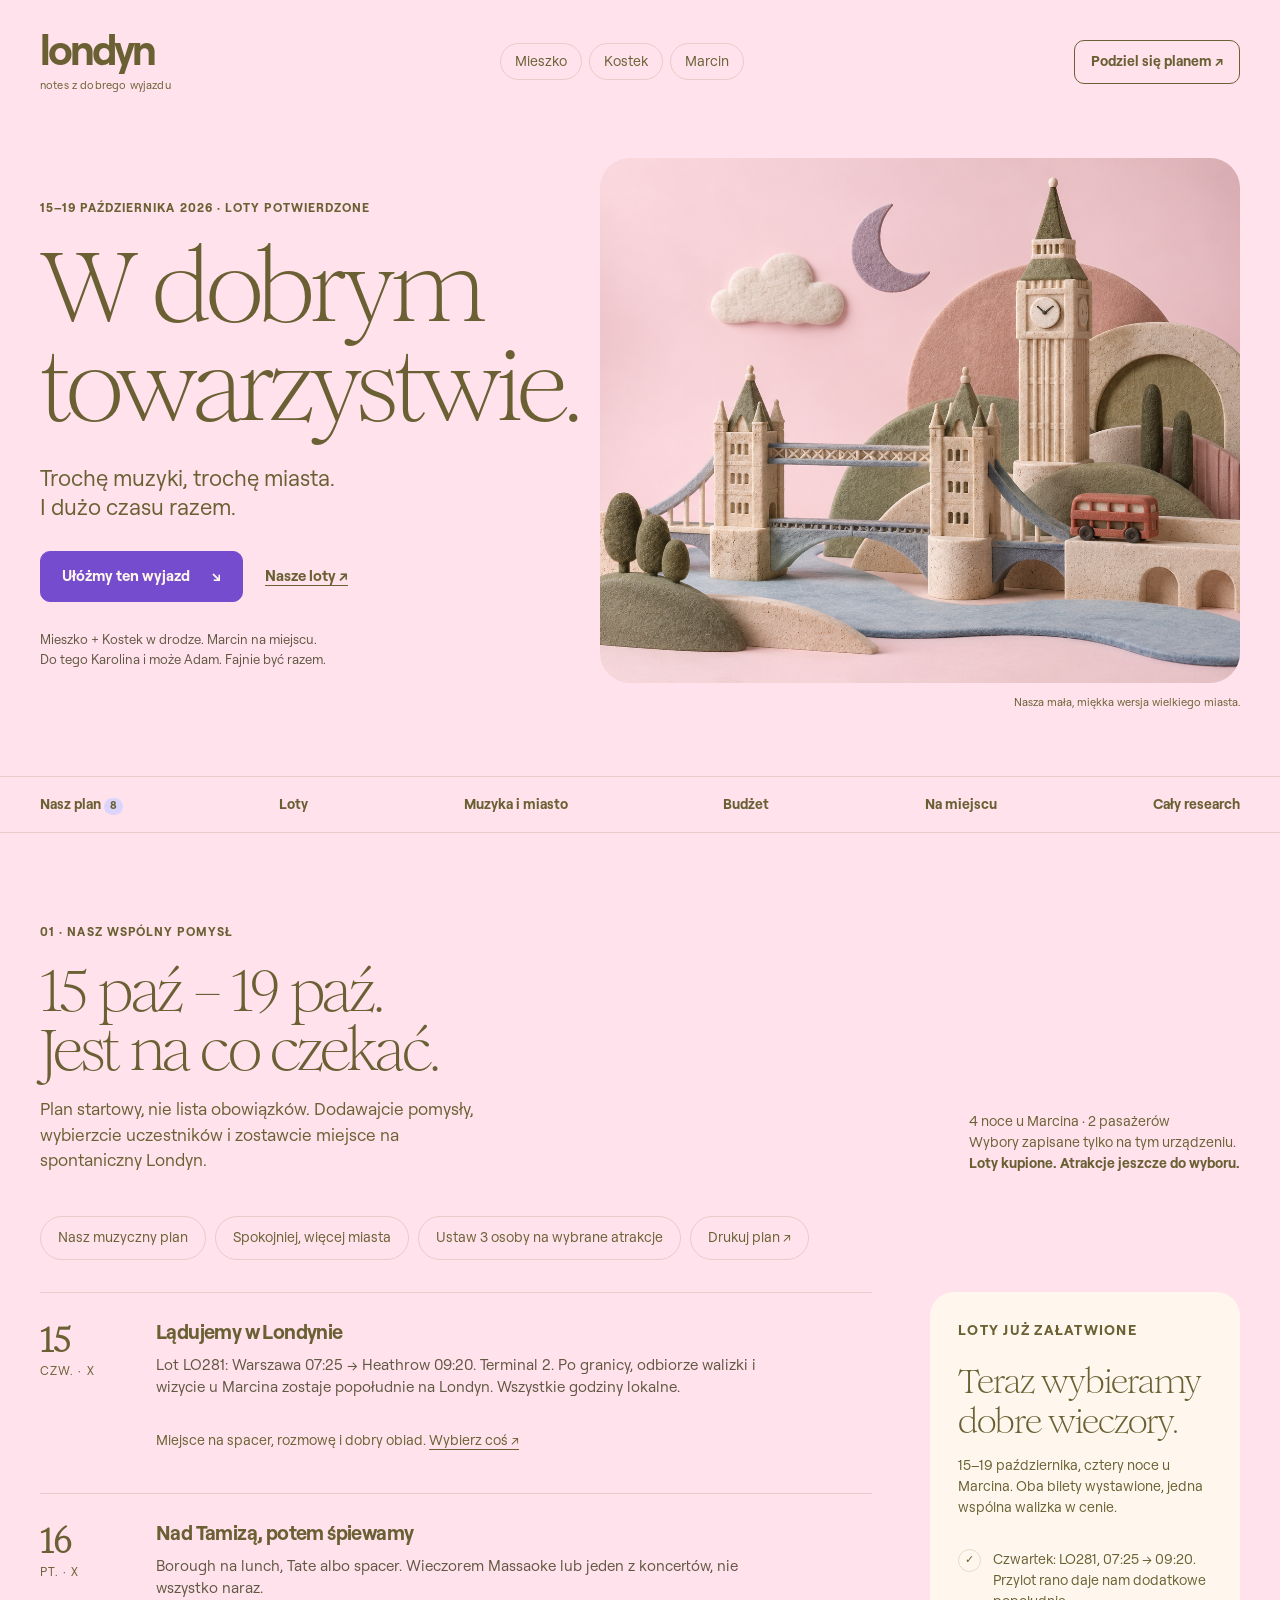
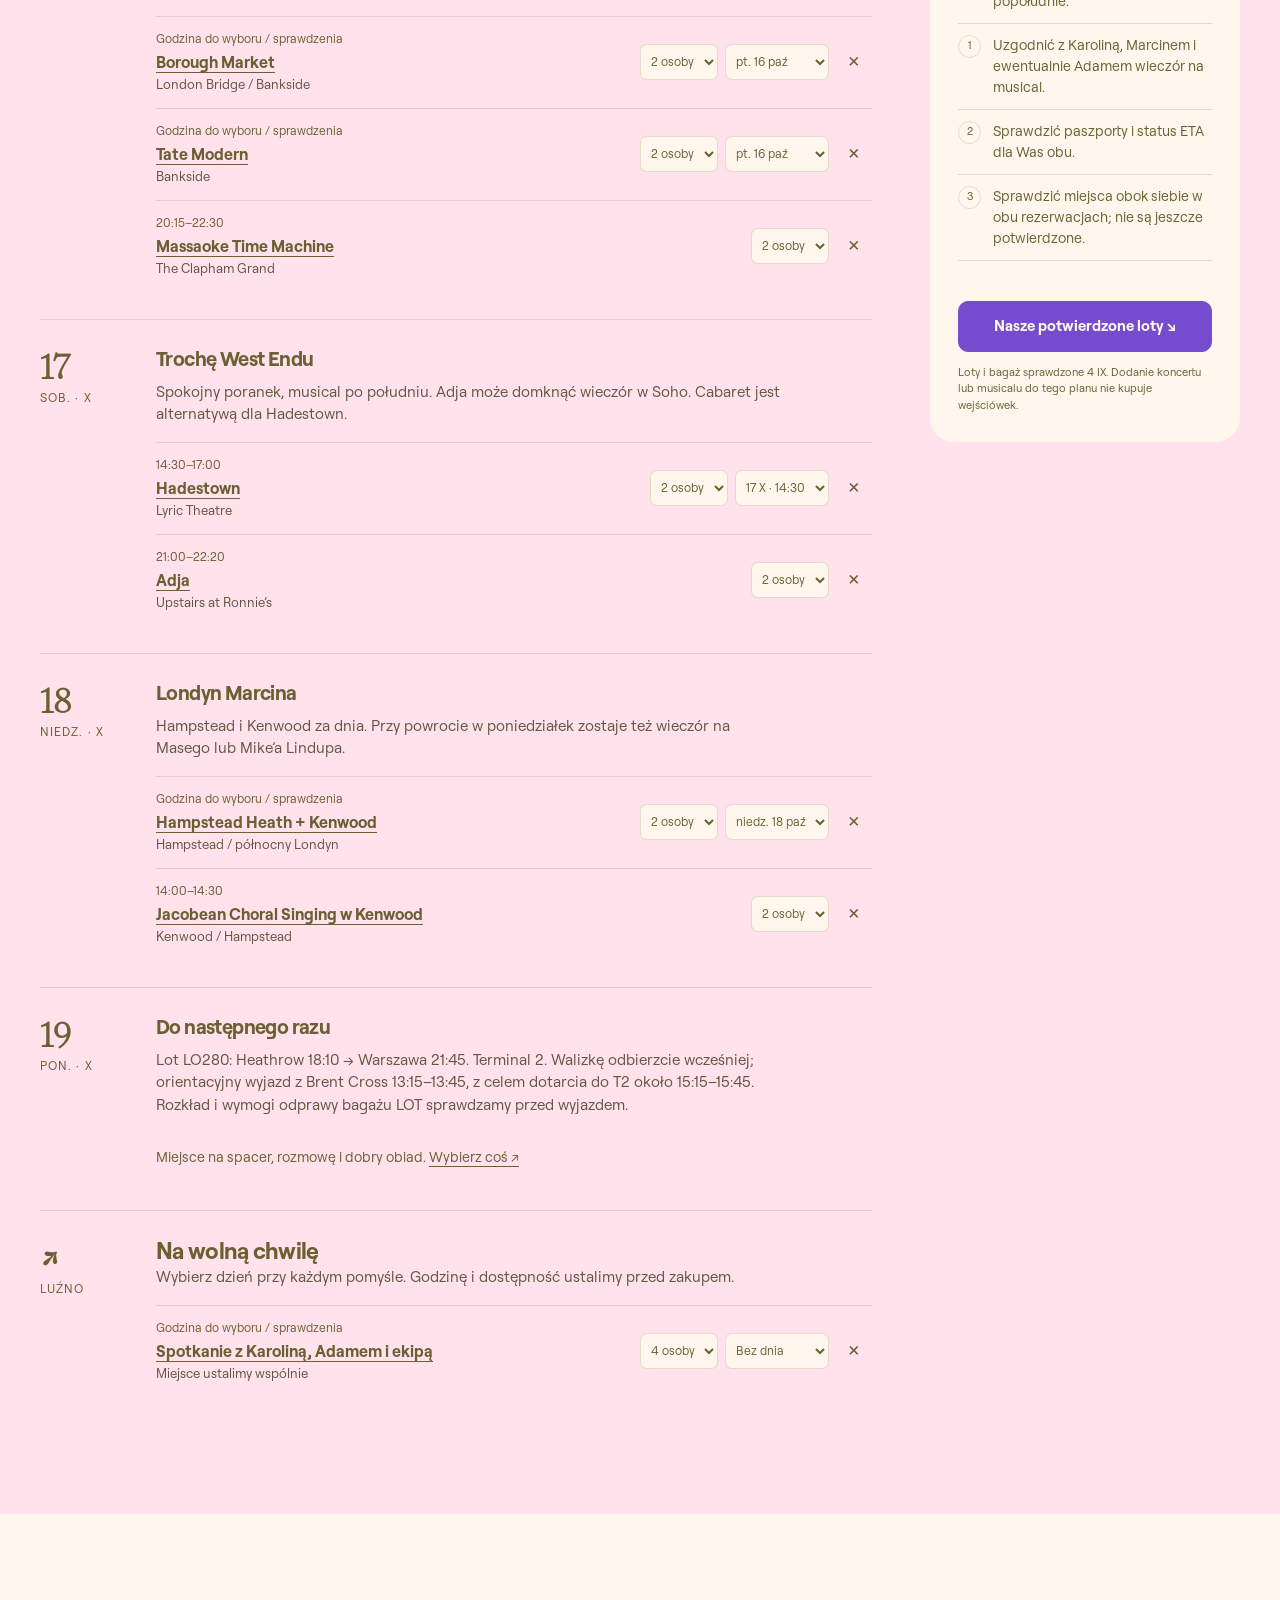
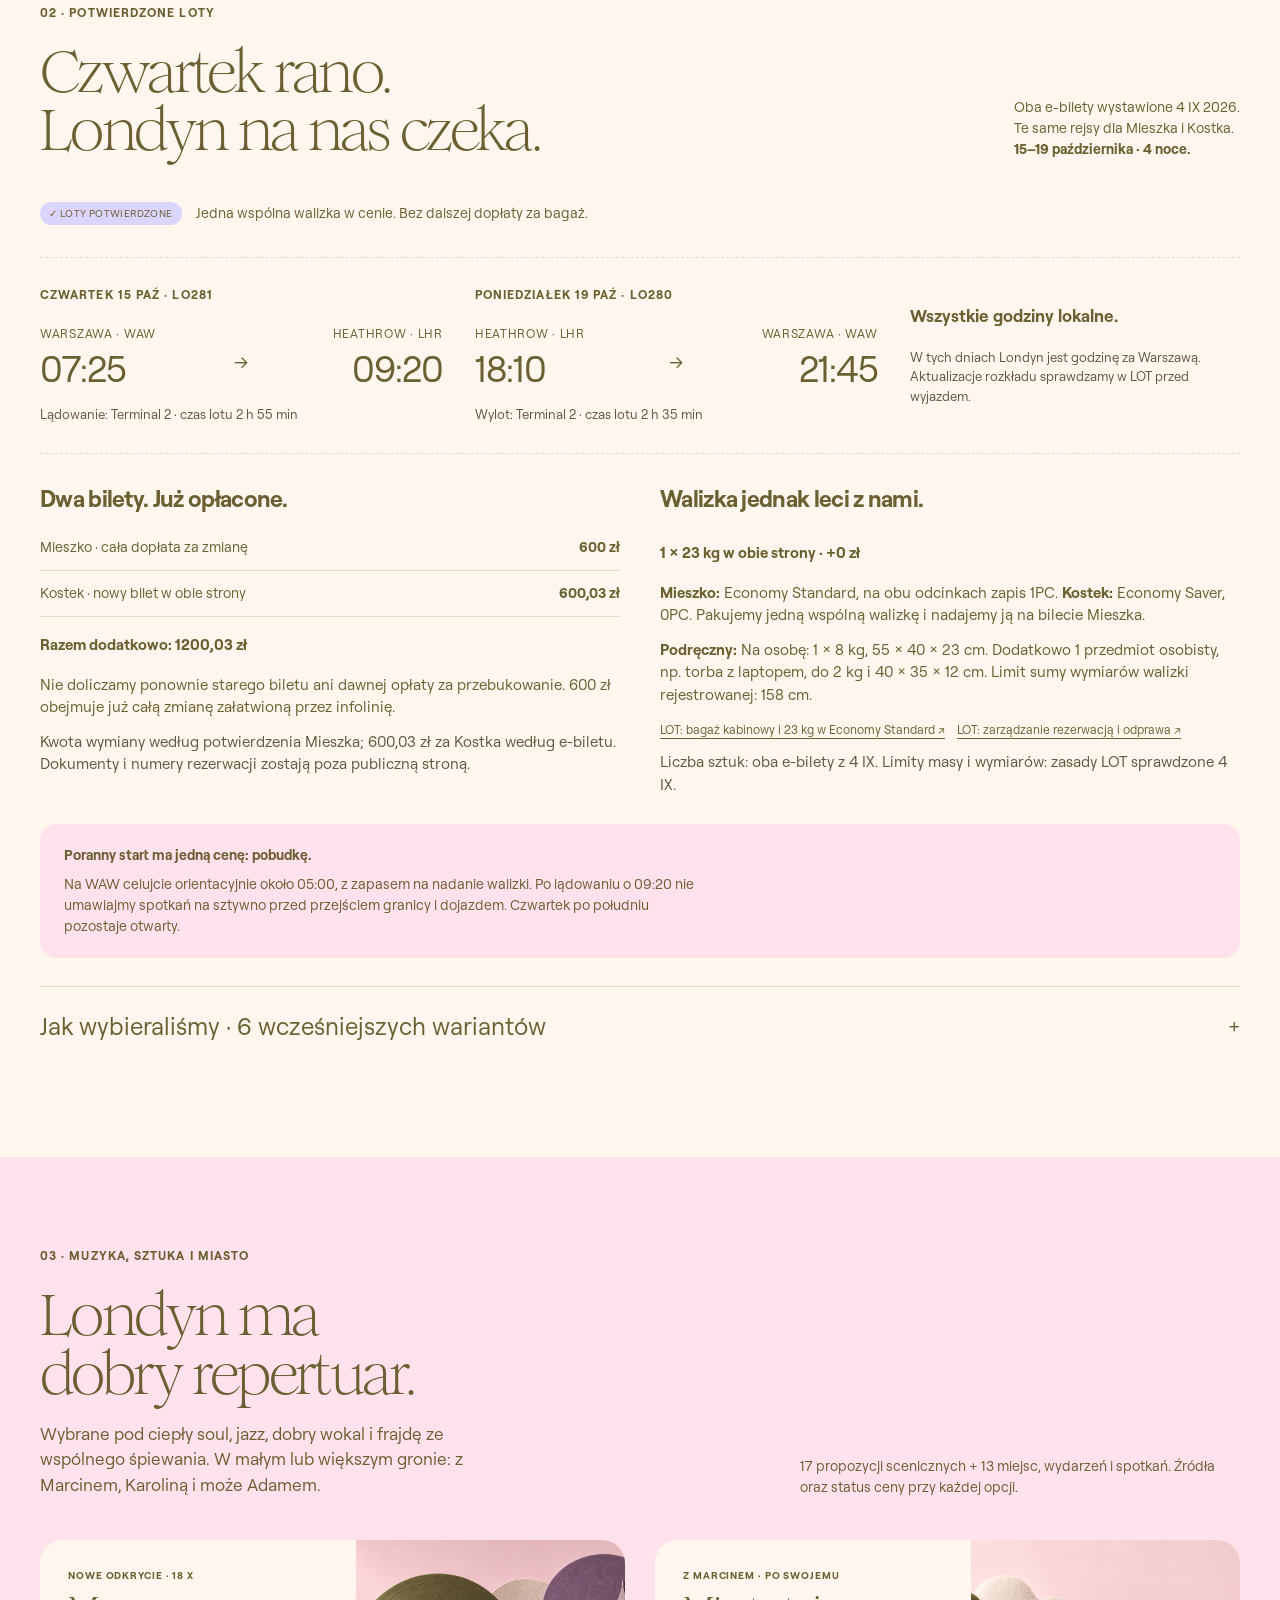
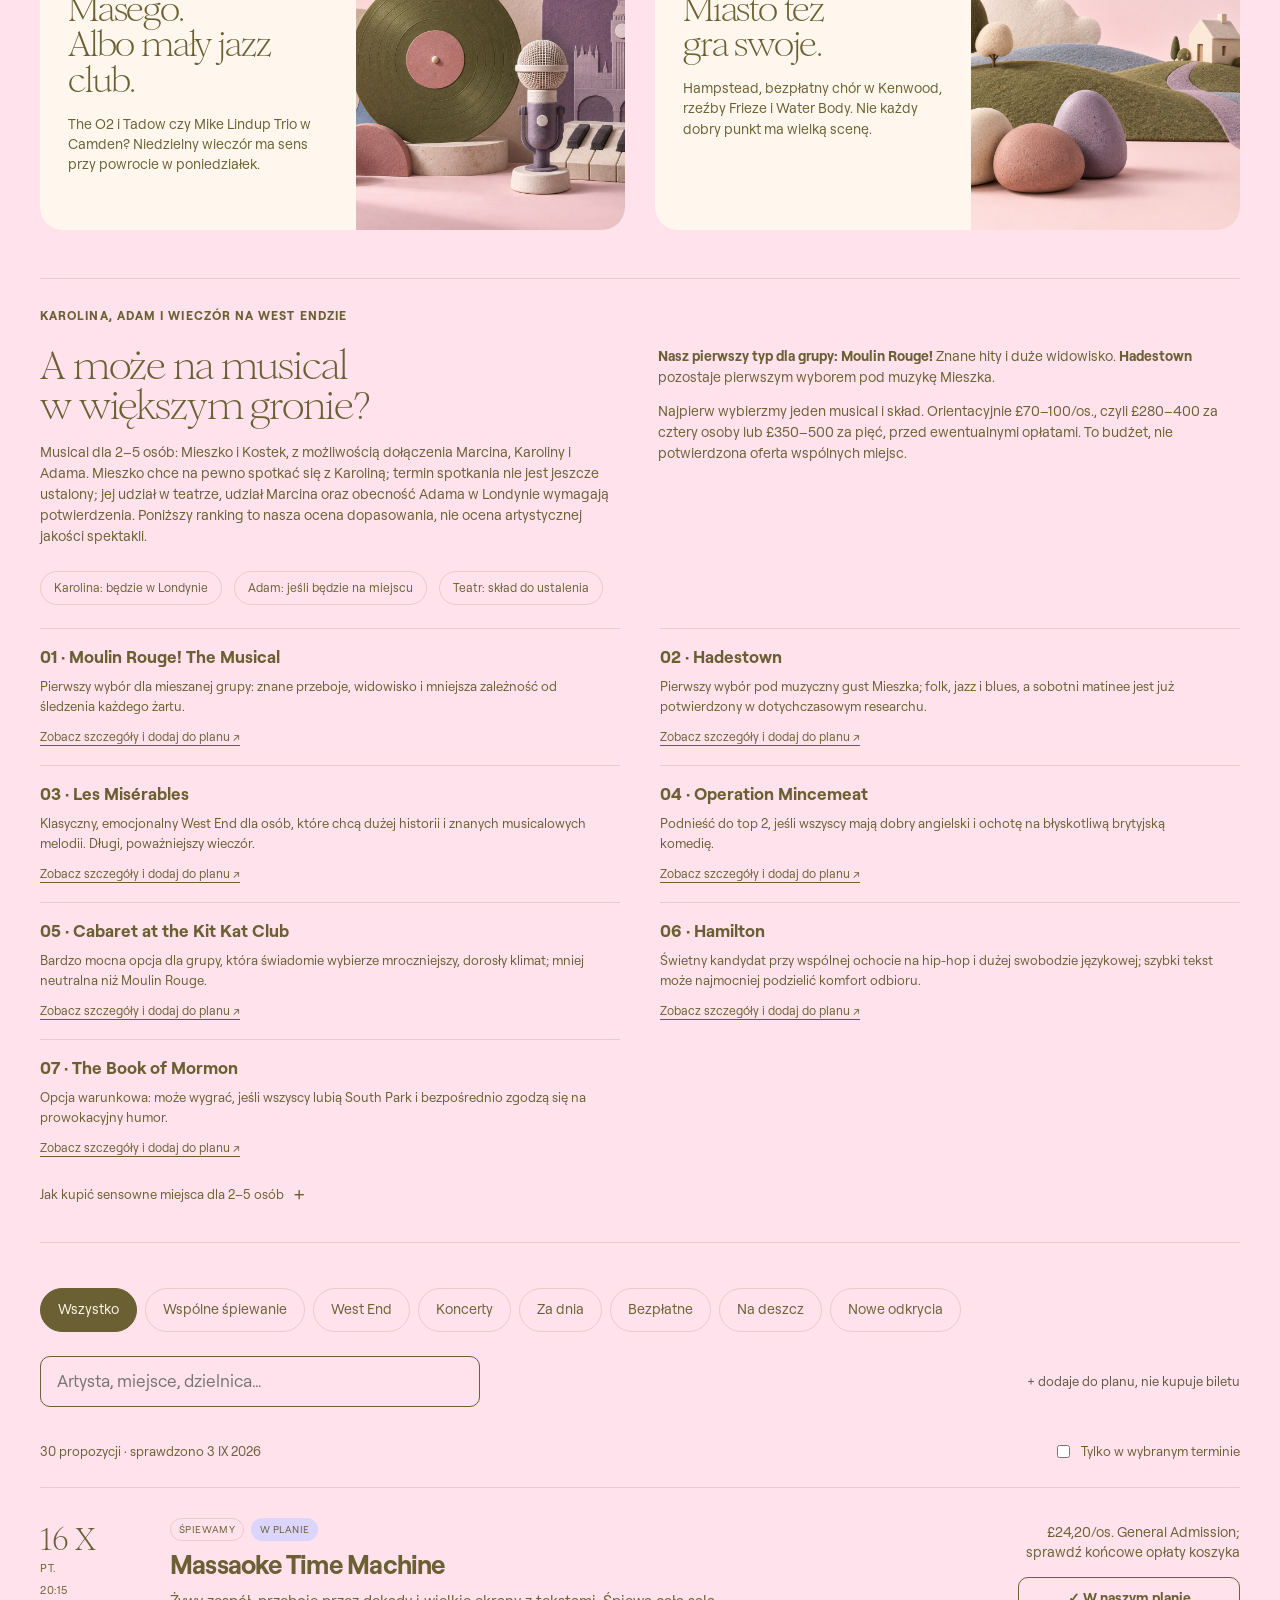
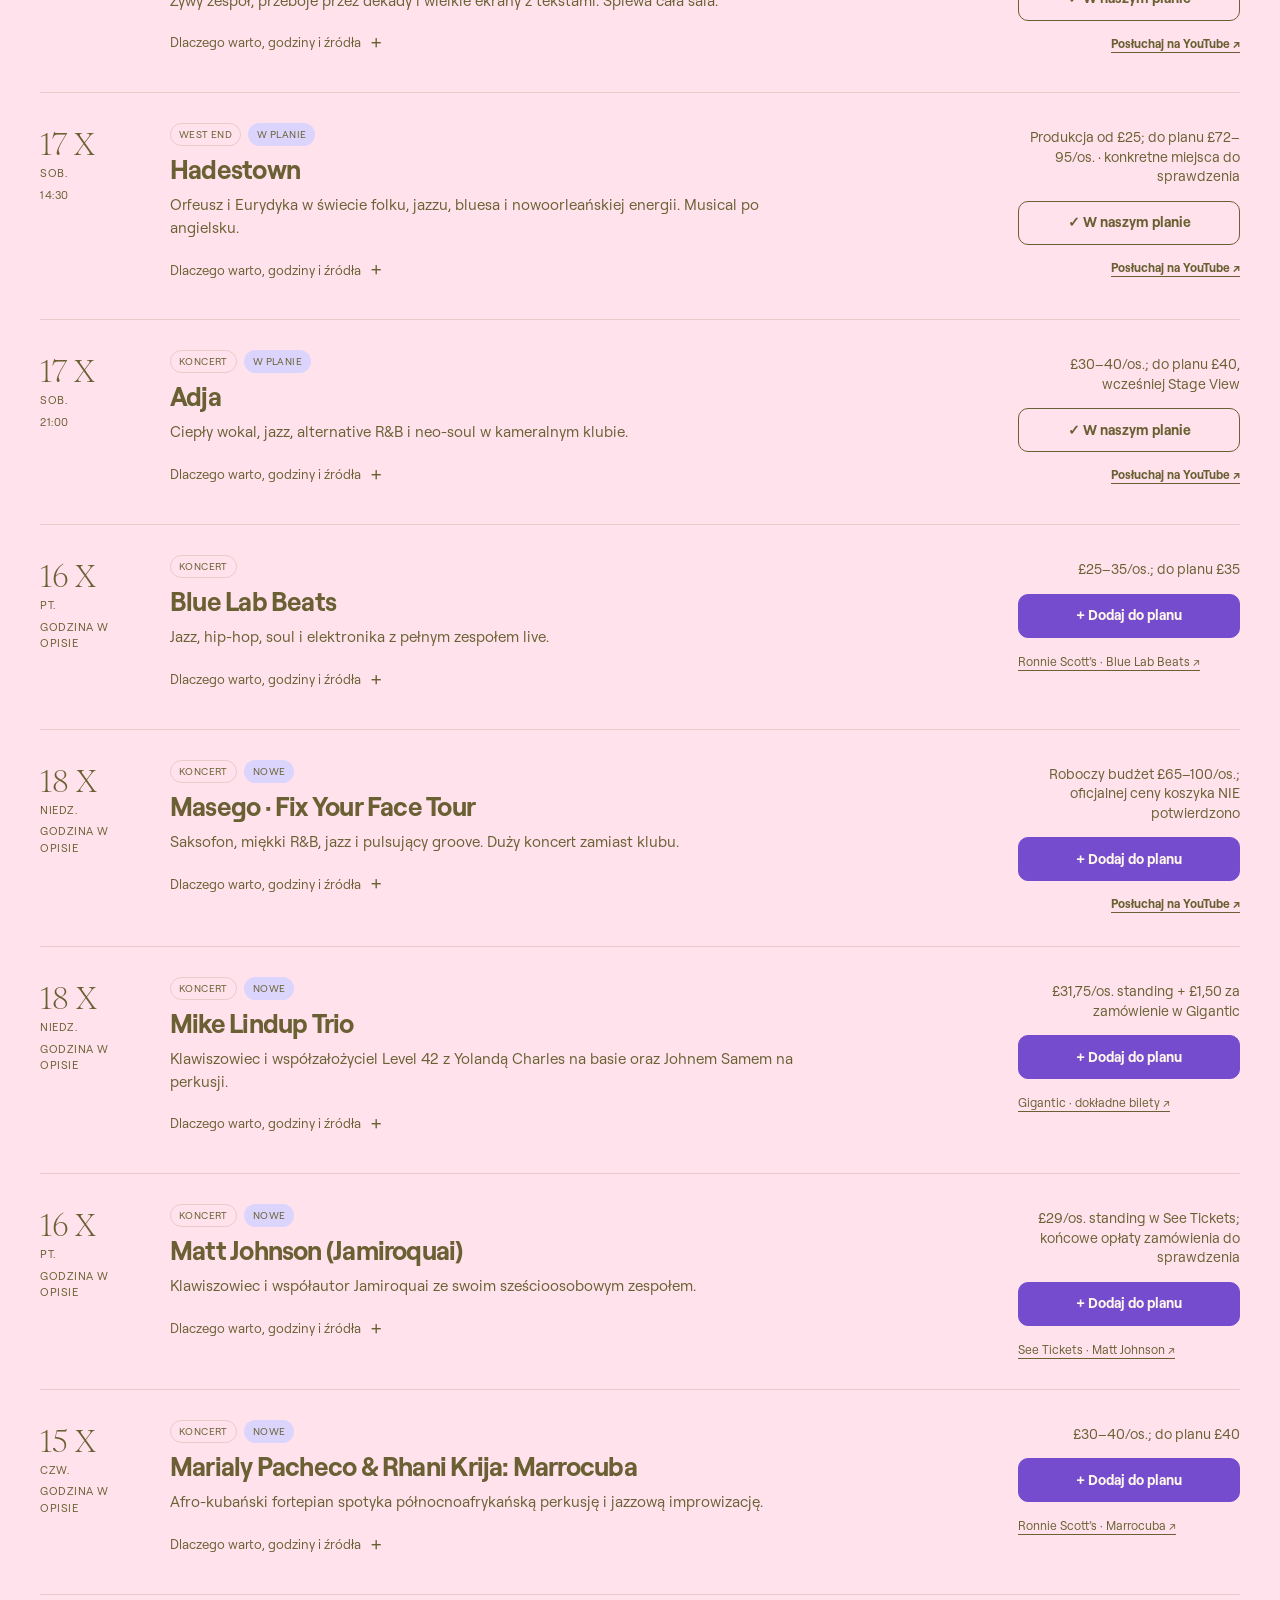
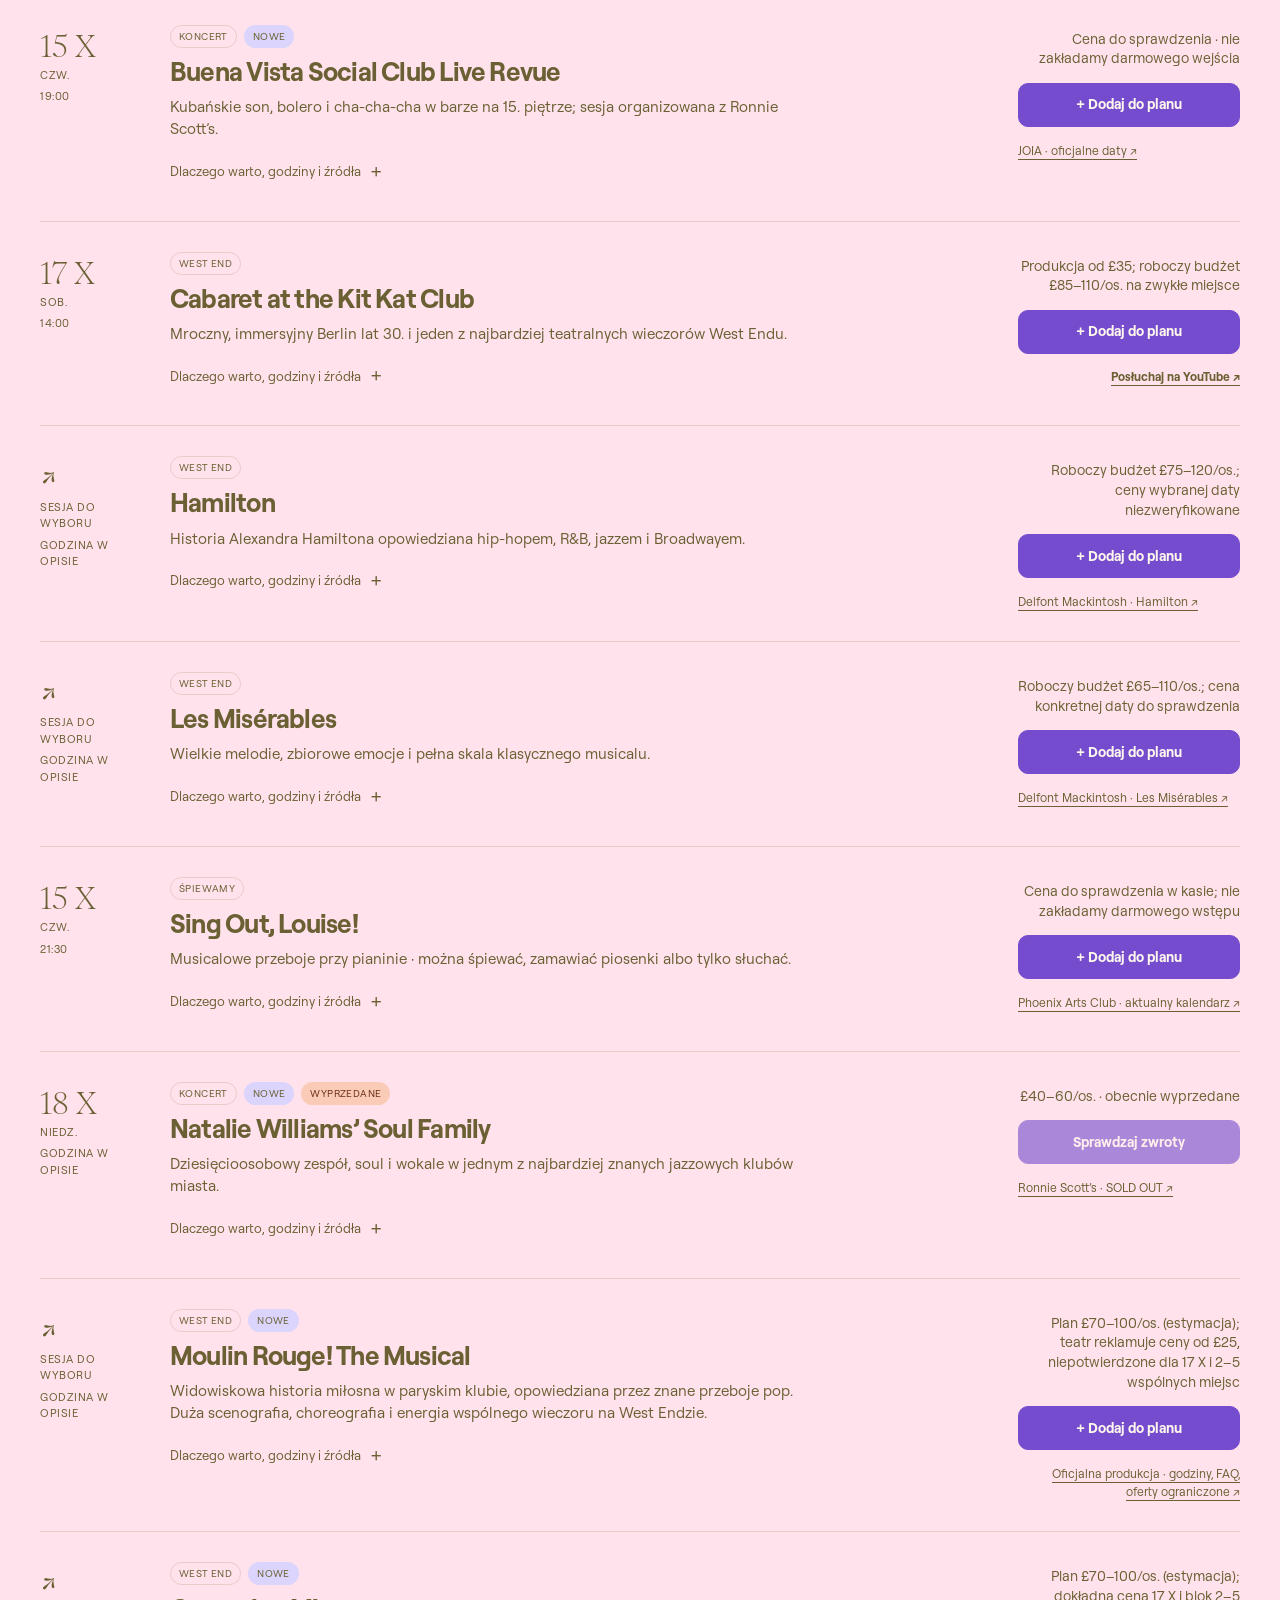
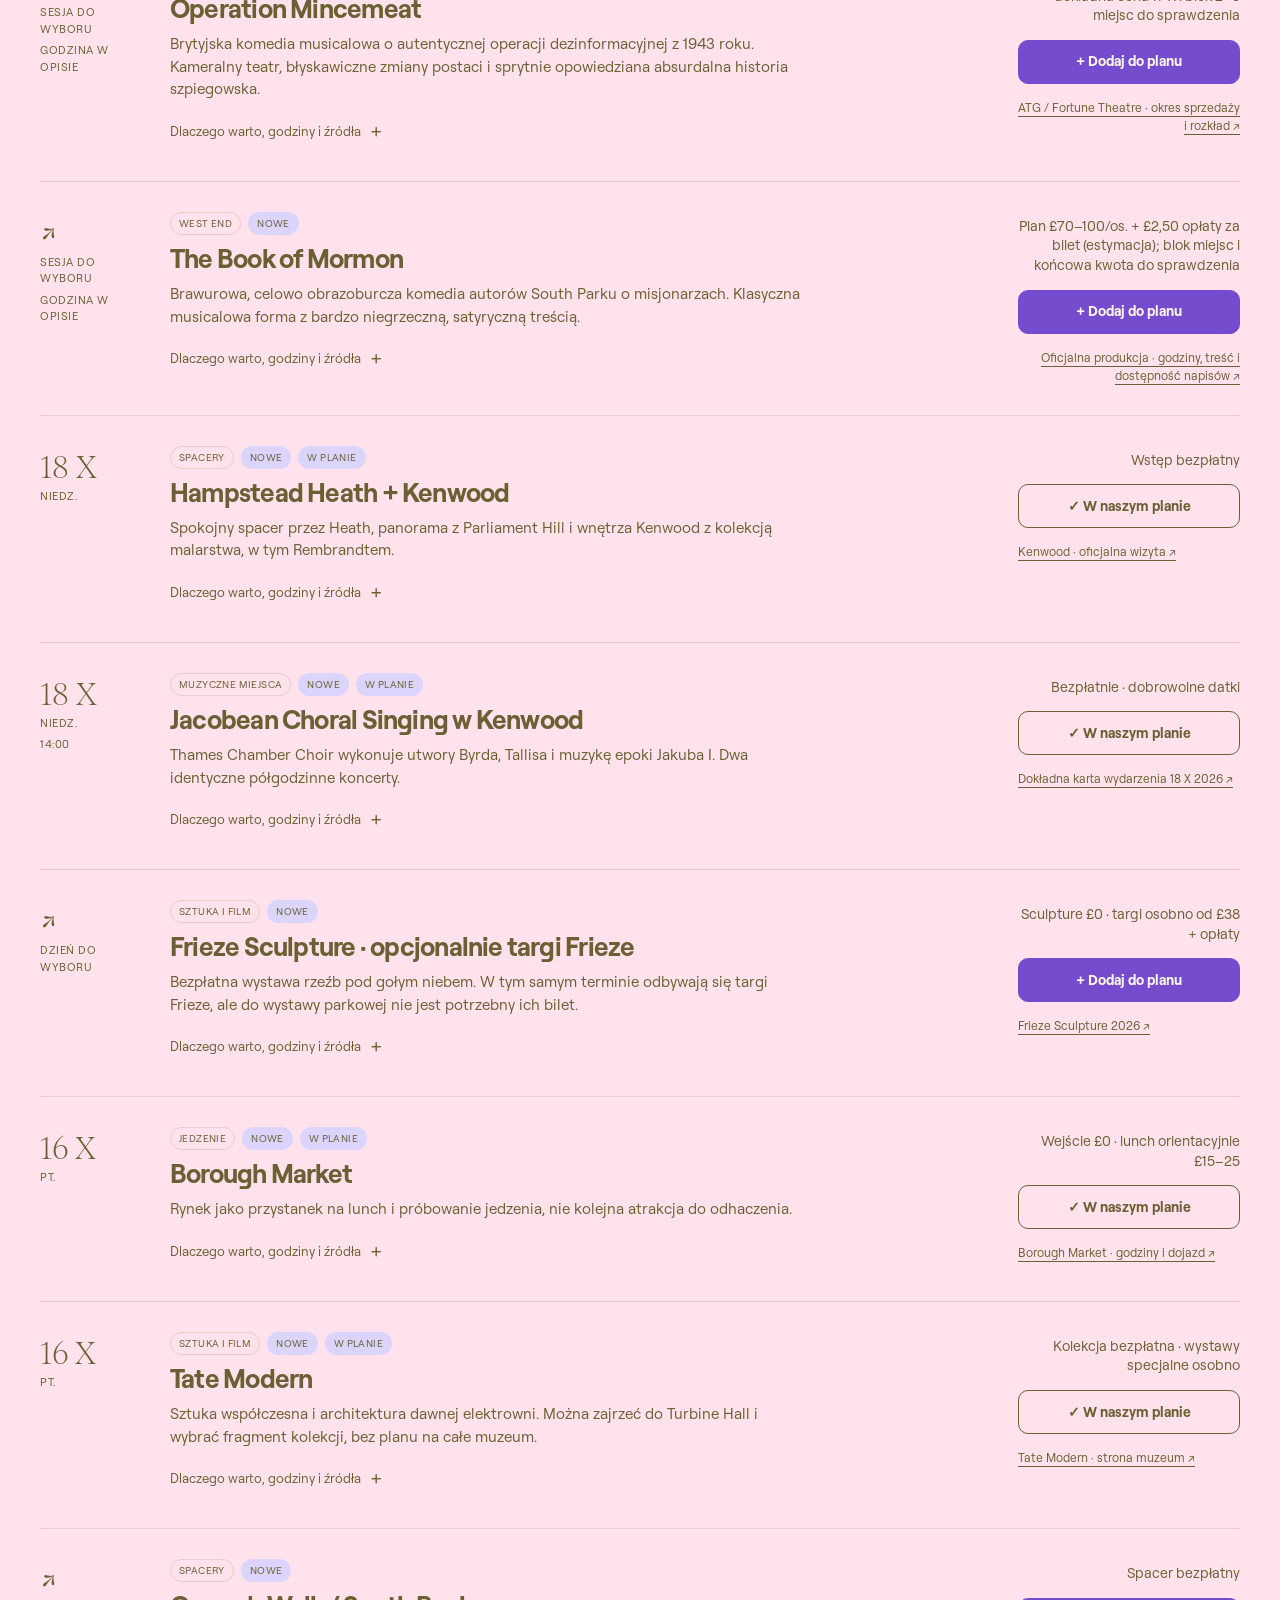
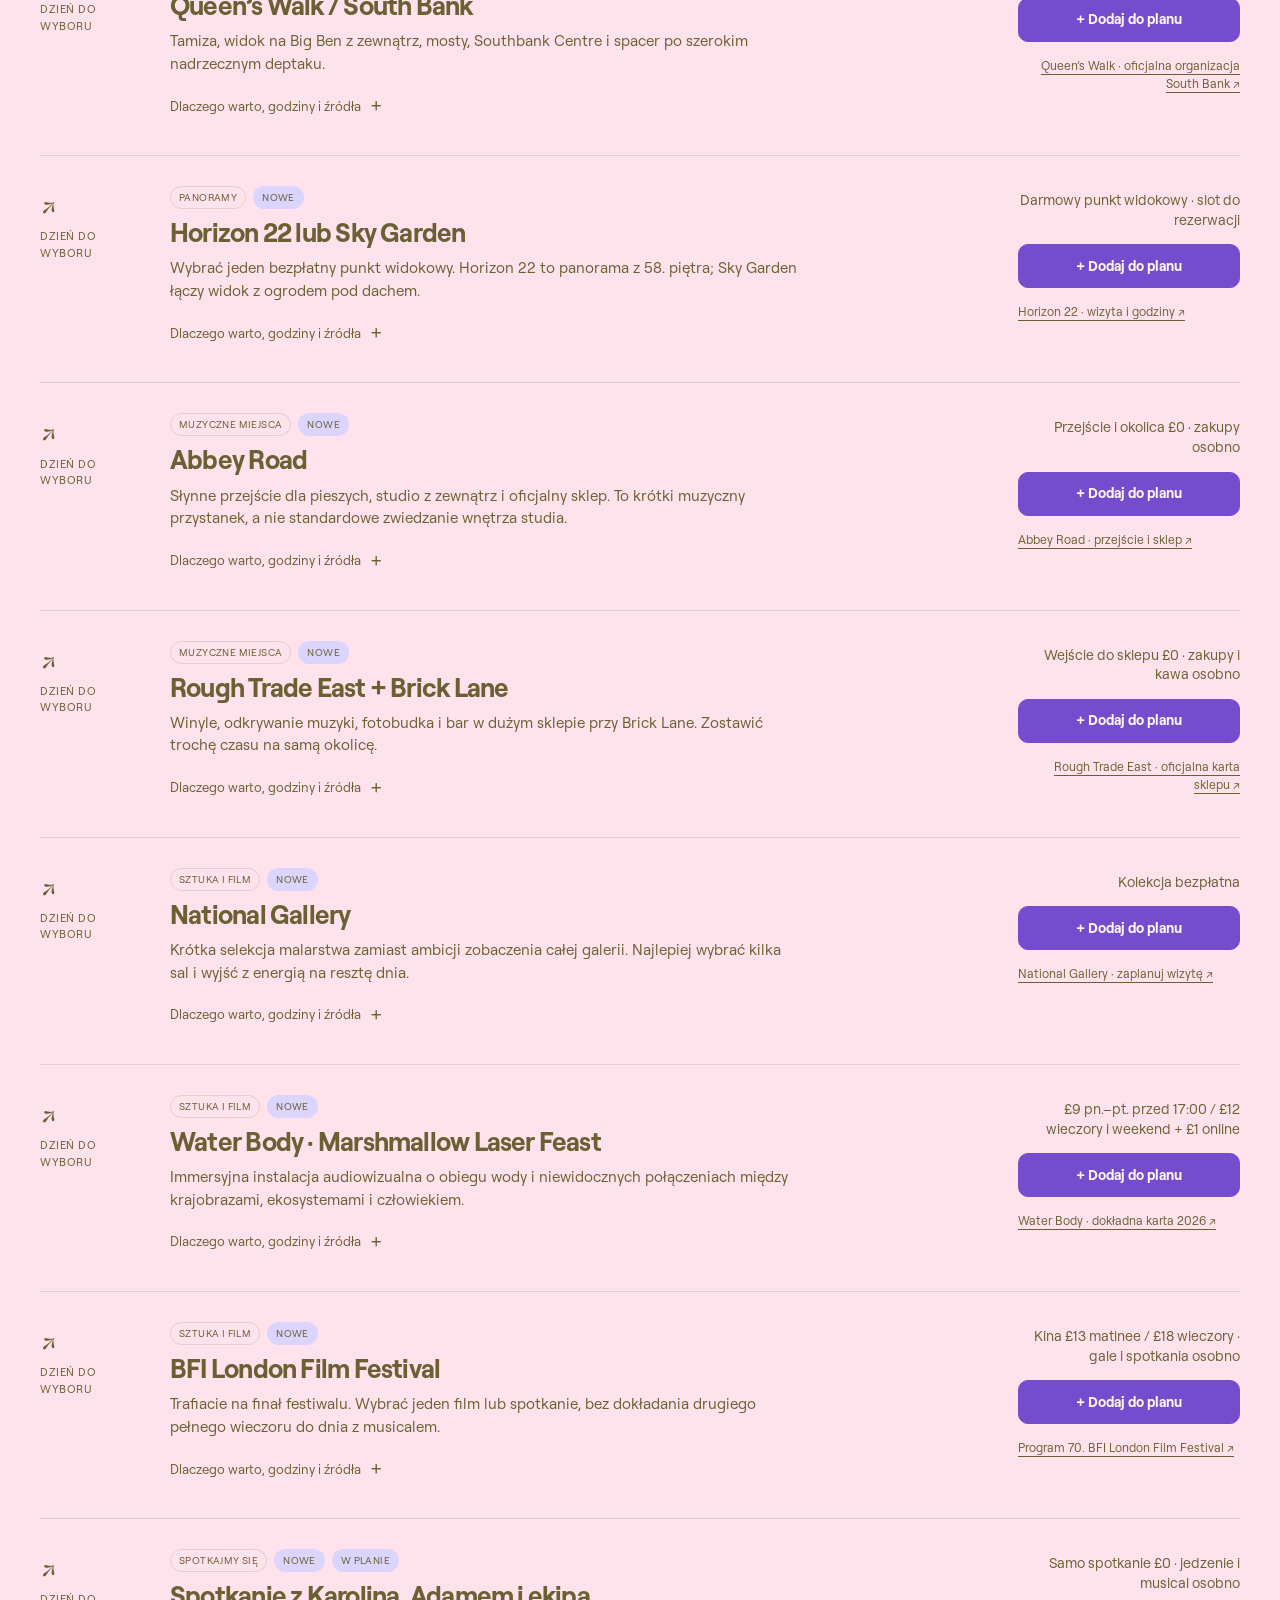
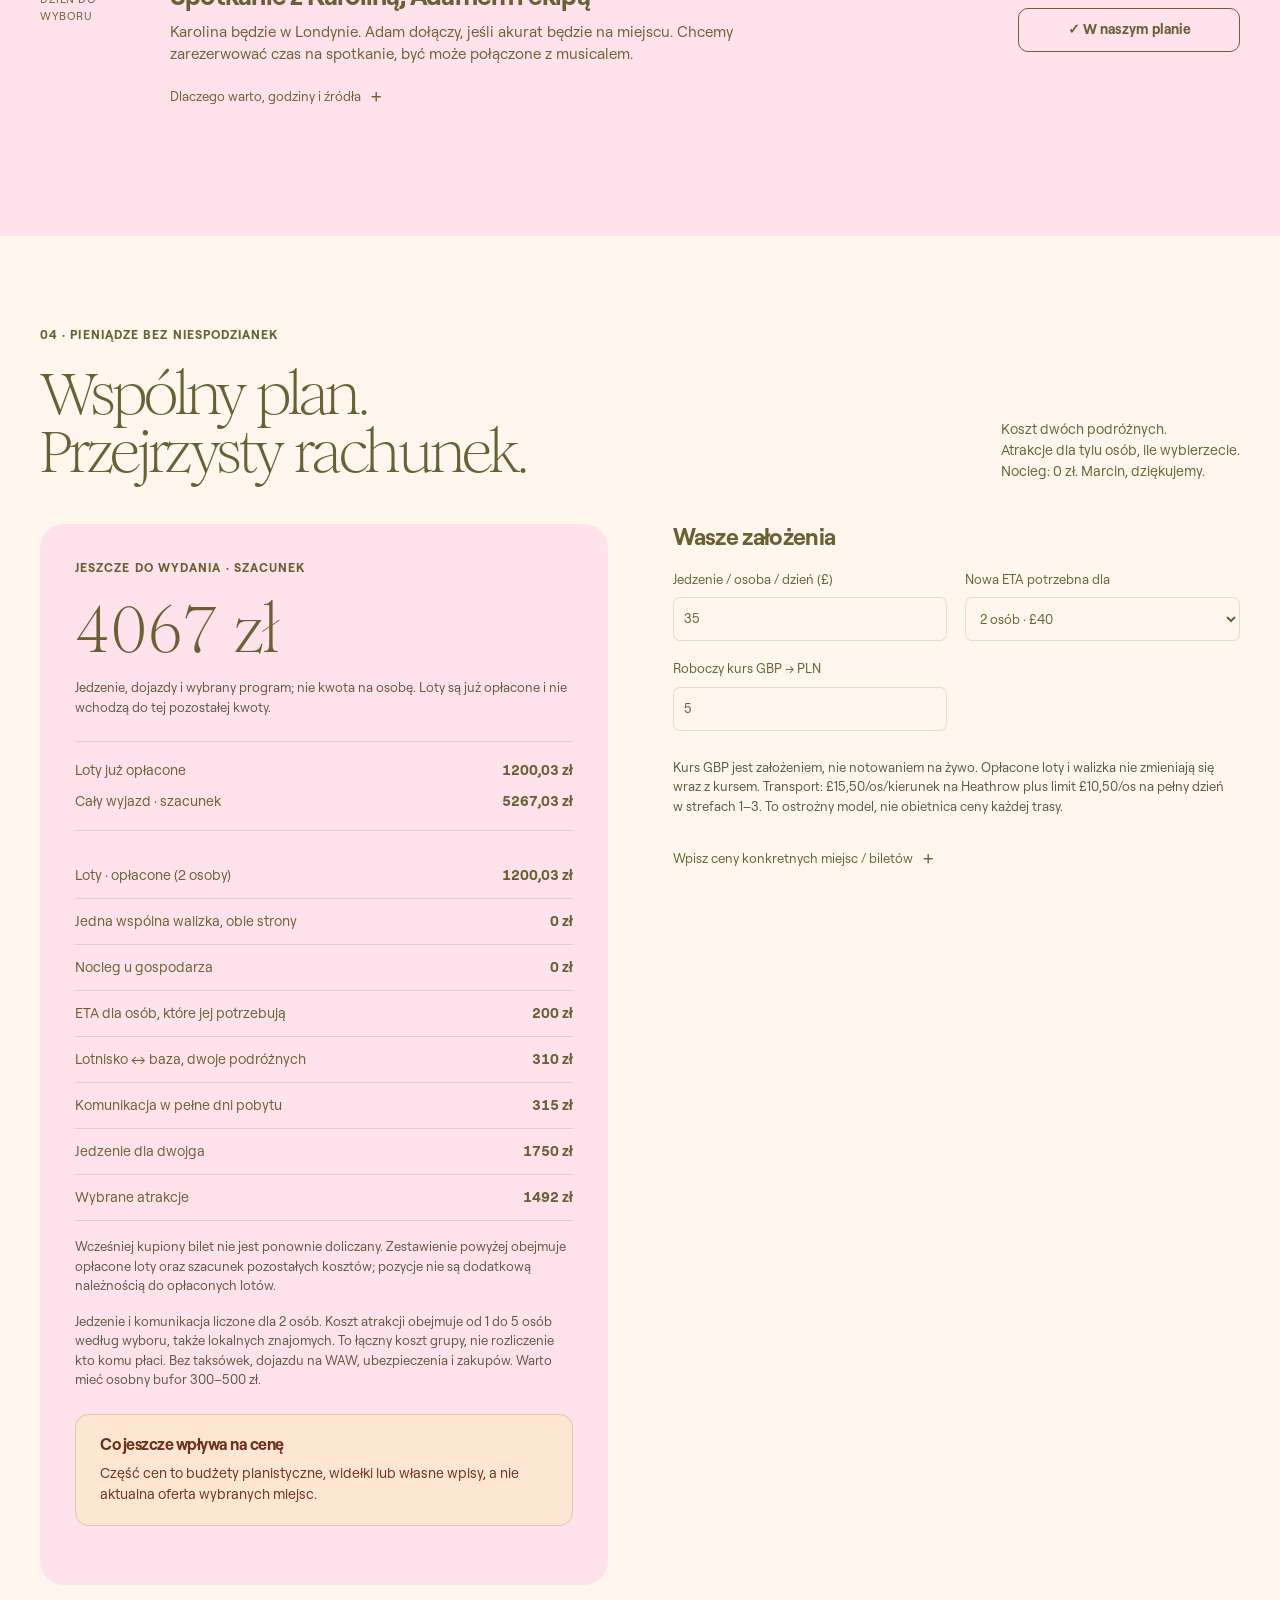
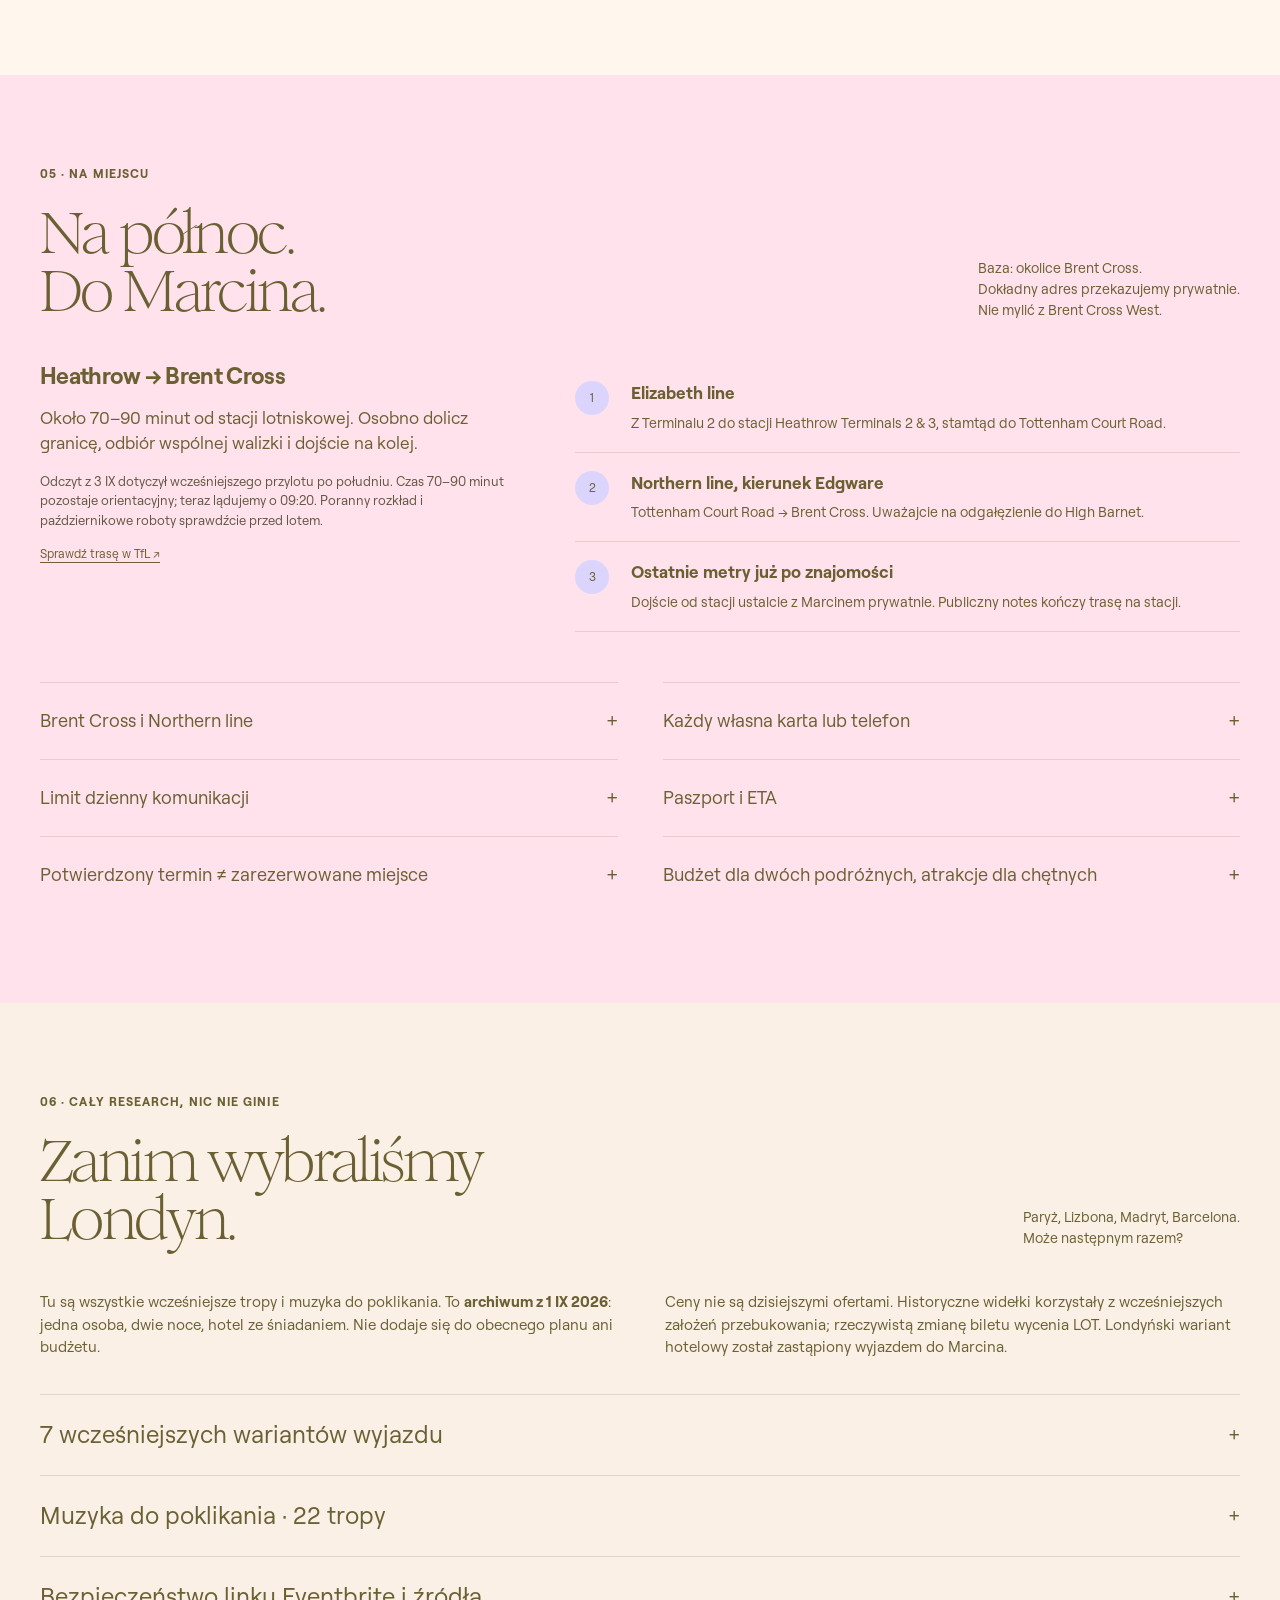
==== index.html @ 6bcec3c0 "fix: confirm booked London flights and paid travel budget" ====
<!doctype html>
<html lang="pl">
<head>
<meta charset="utf-8"><meta name="viewport" content="width=device-width, initial-scale=1">
<meta http-equiv="Content-Security-Policy" content="default-src 'self'; script-src 'self'; style-src 'self' 'unsafe-inline'; img-src 'self' data:; font-src 'self'; connect-src 'self'; object-src 'none'; base-uri 'self'; form-action 'self'">
<meta name="referrer" content="no-referrer">
<meta name="theme-color" content="#ffe1eb"><meta name="robots" content="noindex,nofollow">
<meta name="description" content="Londyn w dobrym towarzystwie. Wspólny przewodnik Mieszka, Kostka i Marcina: loty, muzyka, spacery i plan wyjazdu.">
<title>Londyn, w dobrym towarzystwie</title>
<link rel="icon" href="assets/favicon.svg" type="image/svg+xml">
<link rel="preload" href="assets/Romie-Regular.woff2" as="font" type="font/woff2" crossorigin>
<link rel="preload" href="assets/Roobert-Regular.woff2" as="font" type="font/woff2" crossorigin>
<link rel="stylesheet" href="style.css">
</head>
<body>
<a href="#main" class="skip">Przejdź do treści</a>
<header class="masthead wrap"><a class="wordmark" href="#">londyn<span>notes z dobrego wyjazdu</span></a><div class="people"><span>Mieszko</span><span>Kostek</span><span>Marcin</span></div><button class="button outline small" data-action="share">Podziel się planem ↗</button></header>
<main id="main">
<section class="hero wrap" aria-labelledby="hero-title"><div class="hero-copy"><p class="eyebrow">15–19 PAŹDZIERNIKA 2026 · LOTY POTWIERDZONE</p><h1 id="hero-title">W dobrym<br>towarzystwie.</h1><p class="hero-description">Trochę muzyki, trochę miasta.<br>I dużo czasu razem.</p><div class="hero-actions"><a class="button" href="#plan">Ułóżmy ten wyjazd <span>↘</span></a><a class="text-link" href="#loty">Nasze loty ↗</a></div><p class="hero-foot">Mieszko + Kostek w drodze. Marcin na miejscu.<br>Do tego Karolina i może Adam. Fajnie być razem.</p></div><figure class="hero-art"><img src="assets/london-felt-hero.png" alt="Filcowa kompozycja Londynu: Big Ben, Tower Bridge, autobus i miękkie chmury" width="1536" height="1024" fetchpriority="high"><figcaption>Nasza mała, miękka wersja wielkiego miasta.</figcaption></figure></section>
<nav class="section-nav" aria-label="Przewodnik"><div class="wrap nav-inner"><a href="#plan">Nasz plan <span id="nav-count"></span></a><a href="#loty">Loty</a><a href="#odkrywaj">Muzyka i miasto</a><a href="#budzet">Budżet</a><a href="#praktycznie">Na miejscu</a><a href="#archiwum">Cały research</a></div></nav>
<div id="app"><p class="loading wrap">Otwieramy nasz londyński notes…</p></div>
</main>
<footer class="footer wrap"><p class="footer-title">Nie trzeba zobaczyć wszystkiego.<br>Trzeba mieć do czego wrócić.</p><div class="footer-bottom"><p>Przygotowane dla Mieszka, Kostka, Marcina i londyńskich przyjaciół.<br>Loty potwierdzone: 4 IX 2026. Research atrakcji: 3 IX 2026.<br>Loty kupione; wejściówki i program jeszcze do ustalenia.</p><p>Wizualnie w rodzinie <a href="https://chmurnik.cloud" target="_blank" rel="noopener noreferrer">CHMURNIKA ↗</a>.<br>Nowe filcowe ilustracje wygenerowane specjalnie do tego przewodnika.</p></div><details><summary>O stronie, danych i udostępnianiu</summary><p>Publiczna strona GitHub Pages, bez logowania, reklam i analityki. Nie zawiera adresu gospodarza ani numerów rezerwacji i biletów. Wybory zapisują się lokalnie. Udostępniony link jest kopią wyborów i wpisanych kwot, nie wspólnym dokumentem aktualizowanym na żywo. Nie wpisuj danych osobowych. Nie traktuj planu jako rezerwacji ani aktualnej oferty sprzedaży.</p><p>Fonty i kierunek wizualny pochodzą z własnego projektu CHMURNIK. Ilustracje są stylizacją, nie mapą ani dokumentacją miejsc.</p></details></footer>
<div id="toast" class="toast" role="status" aria-live="polite"></div>
<dialog id="share-dialog"><form method="dialog"><button class="dialog-close" aria-label="Zamknij">×</button></form><h2>Ten sam pomysł,<br>cała ekipa.</h2><p>Wyślij ten link Kostkowi, Marcinowi i reszcie ekipy. Otworzą kopię Twoich wyborów i kwot. Późniejsze zmiany nie synchronizują się automatycznie.</p><label for="share-url">Link do tej wersji planu</label><textarea id="share-url" rows="3" readonly></textarea><button class="button" data-action="copy-share">Kopiuj link</button><p class="muted">Strona jest publiczna. W linku nie ma adresów ani danych dokumentów.</p></dialog>
<script type="module" src="app.mjs"></script>
<noscript><p class="wrap">Włącz JavaScript, aby korzystać z planera. Pełne dane można przeczytać w <a href="data/events.json">pliku wydarzeń</a> i <a href="data/places.json">pliku atrakcji</a>.</p></noscript>
</body></html>
---- style.css ----
@font-face{font-family:Roobert;src:url('assets/Roobert-Regular.woff2') format('woff2');font-weight:400;font-display:swap}@font-face{font-family:Roobert;src:url('assets/Roobert-Bold.woff2') format('woff2');font-weight:700;font-display:swap}@font-face{font-family:Romie;src:url('assets/Romie-Regular.woff2') format('woff2');font-weight:400;font-display:swap}
:root{--pink:oklch(94% .034 355);--pink-rich:oklch(88% .057 355);--ink:oklch(48.7% .065 97);--dark:oklch(36% .053 94);--cream:oklch(98% .016 75);--paper:oklch(96% .018 65);--purple:oklch(53% .19 293);--lavender:oklch(89% .055 293);--blue:oklch(86% .035 235);--line:oklch(66% .052 96 / .27);--muted:oklch(46% .035 86);--warning:oklch(39% .095 41);--radius:24px;--ease:cubic-bezier(.22,1,.36,1)}
*{box-sizing:border-box}html{scroll-behavior:smooth;scroll-padding-top:90px}body{margin:0;background:var(--pink);color:var(--ink);font-family:Roobert,Arial,sans-serif;font-size:17px;line-height:1.5}button,input,select,textarea{font:inherit;color:inherit}button,a,input,select,summary,textarea{-webkit-tap-highlight-color:transparent}button,a{touch-action:manipulation}a{color:inherit;text-underline-offset:4px}button{cursor:pointer}button:disabled{cursor:default;opacity:.6}img{max-width:100%;display:block}h1,h2,h3,p,figure{margin:0}p{max-width:70ch}h1,h2,.serif{font-family:Romie,Georgia,serif;font-weight:400;letter-spacing:-.045em;line-height:1.02}h1{font-size:clamp(68px,7.6vw,112px)}h2{font-size:clamp(42px,4.5vw,68px)}h3{font-size:23px;line-height:1.2;letter-spacing:-.03em}button:focus-visible,a:focus-visible,input:focus-visible,select:focus-visible,summary:focus-visible,textarea:focus-visible{outline:3px solid var(--purple);outline-offset:5px}::selection{background:var(--lavender);color:var(--dark)}.wrap{width:min(1320px,calc(100% - 80px));margin-inline:auto}.skip{position:absolute;top:-80px;left:20px;z-index:20;padding:15px;background:var(--cream)}.skip:focus{top:10px}.masthead{height:123px;display:flex;align-items:center;justify-content:space-between;gap:25px}.wordmark{font-size:42px;line-height:.9;font-weight:700;letter-spacing:-3px;text-decoration:none}.wordmark span{display:block;font-size:11px;font-weight:400;letter-spacing:.015em;margin-top:12px}.people{display:flex;gap:7px}.people span{font-size:14px;border:1px solid var(--line);border-radius:100px;padding:7px 14px}.button{display:inline-flex;gap:22px;align-items:center;justify-content:center;min-height:49px;padding:13px 21px;border-radius:10px;border:1px solid var(--purple);color:var(--cream);background:var(--purple);text-decoration:none;font-size:15px;font-weight:700;transition:transform .2s var(--ease),background .2s}.button:hover{background:oklch(46% .18 293);transform:translateY(-2px)}.button.outline{color:var(--ink);background:transparent;border-color:var(--ink)}.button.outline:hover{background:var(--cream)}.button.small{min-height:44px;padding:10px 16px;font-size:14px}.text-link{font-weight:700;font-size:15px;white-space:nowrap}.hero{display:grid;grid-template-columns:.94fr 1.25fr;align-items:center;gap:20px;min-height:615px;padding-block:35px 65px}.eyebrow{font-size:12px;letter-spacing:.09em;font-weight:700;margin-bottom:21px;text-transform:uppercase}.hero h1{margin-bottom:27px}.hero-description{font-size:22px;line-height:1.35}.hero-actions{display:flex;align-items:center;gap:22px;margin:28px 0}.hero-foot{font-size:13px;line-height:1.55;color:var(--muted)}.hero-art img{width:100%;aspect-ratio:1.22;object-fit:cover;border-radius:30px}.hero-art figcaption{text-align:right;font-size:11px;margin-top:12px}.section-nav{position:sticky;top:0;background:var(--pink);z-index:10;border-block:1px solid var(--line)}.nav-inner{display:flex;justify-content:space-between;gap:20px;overflow:auto;scrollbar-width:none;padding-block:17px}.nav-inner a{white-space:nowrap;text-decoration:none;font-size:14px;font-weight:700}.nav-inner a:hover{color:var(--purple)}#nav-count{display:inline-block;border-radius:20px;background:var(--lavender);padding:0 6px;font-size:11px}.section{padding-block:90px;scroll-margin-top:20px}.section-head{display:flex;align-items:flex-end;justify-content:space-between;gap:40px;margin-bottom:42px}.section-head p:not(.eyebrow){max-width:440px;margin-top:18px}.muted{color:var(--muted);font-size:13px}.section-note{font-size:14px;max-width:37ch}.toolbar{display:flex;flex-wrap:wrap;gap:9px;align-items:center}.pill{border:1px solid var(--line);background:transparent;border-radius:50px;min-height:44px;padding:9px 17px;font-size:14px}.pill.active,.pill[aria-pressed=true]{background:var(--ink);color:var(--cream);border-color:var(--ink)}.pill:hover:not(.active){background:var(--cream)}.plan-layout{display:grid;grid-template-columns:1fr 310px;gap:58px;margin-top:32px}.day{display:grid;grid-template-columns:94px 1fr;gap:22px;padding-block:27px;border-top:1px solid var(--line)}.day-label{padding-top:3px}.day-label strong{display:block;font-size:34px;font-family:Romie,Georgia,serif;line-height:1}.day-label span{font-size:12px;text-transform:uppercase;letter-spacing:.09em}.day-heading{display:flex;gap:15px;justify-content:space-between;align-items:baseline;margin-bottom:10px}.day-heading h3{font-size:20px}.day-note{font-size:15px;line-height:1.5;margin-bottom:16px;color:var(--muted)}.plan-item{display:grid;grid-template-columns:1fr auto;gap:12px;padding:13px 0;border-top:1px solid var(--line)}.plan-item-title{font-size:16px;font-weight:700}.plan-item .time{font-size:12px;display:block;margin-bottom:2px}.plan-controls{display:flex;align-items:center;gap:7px;flex-wrap:wrap}.plan-controls select{font-size:12px;padding:6px;min-height:36px;max-width:150px}.remove{border:0;background:none;font-size:22px;min-height:40px;min-width:36px}.sidebar{align-self:start;background:var(--cream);padding:28px;border-radius:var(--radius);position:sticky;top:93px}.sidebar h3{font-family:Romie,Georgia,serif;font-size:33px;font-weight:400;margin-bottom:14px}.sidebar p{font-size:14px}.sidebar .button{width:100%;margin-top:20px}.sidebar .micro{font-size:11px;margin-top:13px}.checklist{list-style:none;padding:0;margin:20px 0}.checklist li{padding:11px 0;border-bottom:1px solid var(--line);font-size:14px;display:flex;gap:12px}.step-no{font-size:11px;border:1px solid var(--line);border-radius:50%;width:23px;height:23px;display:inline-flex;align-items:center;justify-content:center;flex-shrink:0}.warning-list{margin:24px 0;padding:20px 24px;background:oklch(94% .037 67);border:1px solid oklch(71% .06 68 / .4);border-radius:14px;color:var(--warning);font-size:14px}.warning-list h3{font-size:16px;margin-bottom:9px}.warning-list p+p{margin-top:8px}.quiet-ok{font-size:13px;margin:17px 0}.section.flights{background:var(--cream)}.flights-options{display:grid;grid-template-columns:repeat(3,1fr);gap:12px}.flight-option{position:relative;background:transparent;color:var(--ink);text-align:left;padding:21px 24px;border:1px solid var(--line);border-radius:16px;transition:border-color .2s,background .2s}.flight-option.selected{background:var(--lavender);border-color:var(--purple)}.flight-option .choice{position:absolute;right:18px;top:19px;font-size:20px}.flight-option strong{display:block;font-size:23px;letter-spacing:-.03em;margin-bottom:8px;padding-right:18px}.flight-option .price{display:block;font-family:Romie,Georgia,serif;font-size:33px;line-height:1;margin:18px 0 6px}.flight-option small{display:block;font-size:12px}.flight-ticket{display:grid;grid-template-columns:1fr 1fr .82fr;gap:32px;border-block:1px dashed var(--line);padding-block:28px;margin-top:32px}.flight-leg{display:grid;grid-template-columns:1fr auto 1fr;gap:10px;align-items:center}.flight-leg span{display:block;font-size:12px}.flight-leg strong{display:block;font-size:36px;font-weight:400;letter-spacing:-1px}.flight-leg .airport{font-size:12px;letter-spacing:.06em}.flight-leg .direction{font-size:20px}.flight-end{text-align:right}.flight-booking{display:flex;flex-direction:column;gap:10px;align-items:flex-start;justify-content:center}.flight-details{display:grid;grid-template-columns:1fr 1fr;gap:40px;margin-top:32px}.flight-details h3{margin-bottom:12px}.flight-details p{font-size:15px}.source-links{display:flex;flex-wrap:wrap;gap:12px;margin-top:15px;font-size:12px}.source-links a{word-break:break-word}.mini-formula{padding:17px 0;font-size:17px;font-weight:700}.banner{display:grid;grid-template-columns:1fr 1fr;gap:30px;margin-bottom:48px}.editorial{display:grid;grid-template-columns:1fr .85fr;overflow:hidden;border-radius:23px;background:var(--cream);min-height:244px}.editorial div{padding:28px}.editorial h3{font:400 34px/1.05 Romie,Georgia,serif;margin:9px 0 15px;letter-spacing:-.035em}.editorial p{font-size:14px;line-height:1.45}.editorial img{height:100%;width:100%;object-fit:cover}.editorial .eyebrow{font-size:10px;margin:0}.search-row{display:flex;gap:12px;align-items:center;justify-content:space-between;margin:24px 0}.search-row input{width:min(440px,100%);border:1px solid var(--ink);border-radius:10px;padding:12px 16px;background:transparent;min-height:48px}.filters{display:flex;flex-wrap:wrap;gap:8px}.filter-meta{display:flex;justify-content:space-between;gap:20px;align-items:center;margin:19px 0 0;font-size:13px}.filter-meta label{display:flex;gap:8px;align-items:center;min-height:40px}.catalogue{margin-top:16px}.event-row{display:grid;grid-template-columns:100px 1fr 222px;gap:30px;padding:30px 0;border-top:1px solid var(--line)}.event-stamp{padding-top:4px}.event-stamp b{display:block;font-family:Romie,Georgia,serif;font-size:31px;line-height:1.1;font-weight:400}.event-stamp span{display:block;font-size:11px;text-transform:uppercase;letter-spacing:.05em;margin-top:5px}.event-main h3{font-size:26px;margin:8px 0 9px}.event-main>p{font-size:15px}.tags{display:flex;gap:7px;align-items:center;flex-wrap:wrap}.tag{font-size:10px;letter-spacing:.04em;text-transform:uppercase;padding:3px 8px;border:1px solid var(--line);border-radius:20px}.tag.new{background:var(--lavender);border-color:transparent}.tag.alert{background:oklch(88% .06 45);border-color:transparent;color:var(--warning)}.event-side{text-align:right}.event-price{font-size:14px;line-height:1.4;margin:5px 0 14px}.event-side .button{width:100%}.event-side .text-link{font-size:12px;display:inline-block;margin-top:14px}.event-detail{margin-top:12px}details summary{cursor:pointer;font-size:13px;min-height:38px;display:flex;align-items:center;gap:9px}details summary::after{content:'+';font-size:20px;font-weight:400}details[open] summary::after{content:'−'}details summary::-webkit-details-marker{display:none}.detail-body{padding:12px 0 4px;font-size:14px;line-height:1.55}.detail-body p+p{margin-top:10px}.detail-body strong{font-weight:700}.no-results{padding:45px 0;font-size:19px}.budget-section{background:var(--cream)}.budget-layout{display:grid;grid-template-columns:1fr 1fr;gap:65px}.budget-sheet{background:var(--pink);padding:35px;border-radius:var(--radius);align-self:start}.budget-total{font-family:Romie,Georgia,serif;font-size:clamp(46px,5vw,76px);line-height:1;margin:16px 0}.budget-total small{font-size:22px;white-space:nowrap}.budget-line{display:flex;justify-content:space-between;gap:18px;font-size:14px;padding:12px 0;border-bottom:1px solid var(--line)}.budget-line span{max-width:70%}.budget-line strong{text-align:right;white-space:nowrap}.budget-sheet .muted{margin-top:16px}.budget-form h3{margin-bottom:18px}.field-grid{display:grid;grid-template-columns:1fr 1fr;gap:18px;margin-bottom:27px}.field{display:flex;flex-direction:column;gap:8px;font-size:13px}.field input,.field select,select{border:1px solid var(--line);border-radius:7px;background:var(--cream);padding:10px;min-height:44px;min-width:0}.field small{font-size:11px;line-height:1.4}.field.wide{grid-column:1/-1}.cost-editor{border-top:1px solid var(--line);padding:14px 0;display:grid;grid-template-columns:1fr 105px;gap:18px;align-items:center;font-size:14px}.cost-editor input{width:100%;border:1px solid var(--line);border-radius:7px;min-height:42px;padding:8px;background:var(--paper)}.route-block{display:grid;grid-template-columns:.7fr 1fr;gap:70px}.route-list{list-style:none;padding:0;margin:0}.route-list li{display:flex;gap:22px;padding:18px 0;border-bottom:1px solid var(--line)}.route-dot{height:34px;width:34px;border-radius:50%;background:var(--lavender);display:flex;align-items:center;justify-content:center;font-size:12px;flex-shrink:0}.route-list strong{display:block}.route-list p{font-size:14px;margin-top:6px}.practical-grid{display:grid;grid-template-columns:1fr 1fr;gap:0 45px;margin-top:50px}.practical-grid details{border-top:1px solid var(--line);padding:12px 0}.practical-grid summary{font-size:18px;justify-content:space-between;min-height:52px}.section.archive{background:var(--paper)}.archive-intro{display:grid;grid-template-columns:1fr 1fr;gap:50px;margin-bottom:35px}.archive-intro>p{font-size:15px}.archive-major{padding:21px 0;border-top:1px solid var(--line)}.archive-major>summary{font-size:24px;justify-content:space-between}.archive-city{padding:20px 0;border-top:1px solid var(--line)}.archive-city summary{font-size:19px;justify-content:space-between}.archive-city:first-child{margin-top:20px}.archive-city h4{margin:18px 0 8px}.archive-city p,.archive-city li{font-size:14px}.archive-columns{display:grid;grid-template-columns:1fr 1fr;gap:35px;padding:10px 0 22px}.music-table{width:100%;border-collapse:collapse;font-size:14px;margin-top:24px}.music-table th,.music-table td{text-align:left;vertical-align:top;border-bottom:1px solid var(--line);padding:14px 12px 14px 0}.music-table th{font-size:11px;text-transform:uppercase;letter-spacing:.04em}.music-table .muted{font-size:11px;display:block;margin-top:4px}.footer{padding-block:65px 40px}.footer-title{font-family:Romie,Georgia,serif;font-size:clamp(36px,4vw,59px);line-height:1.08;letter-spacing:-.045em;max-width:23ch}.footer-bottom{display:flex;justify-content:space-between;gap:40px;padding-block:35px;font-size:12px}.footer details{border-top:1px solid var(--line);padding-top:12px}.footer details p{font-size:12px;margin-top:14px;max-width:95ch}.toast{position:fixed;bottom:24px;left:50%;transform:translate(-50%,15px);background:var(--ink);color:var(--cream);max-width:calc(100% - 30px);padding:14px 22px;border-radius:12px;z-index:30;opacity:0;pointer-events:none;font-size:14px;transition:opacity .2s,transform .2s}.toast.visible{opacity:1;transform:translate(-50%,0)}dialog{width:min(540px,calc(100% - 32px));border:1px solid var(--line);border-radius:24px;background:var(--cream);color:var(--ink);padding:35px}dialog::backdrop{background:oklch(30% .035 95 / .55)}dialog h2{font-size:44px;margin-bottom:20px}dialog p{font-size:14px;margin-block:15px}dialog label{font-size:12px}.dialog-close{position:absolute;right:15px;top:10px;border:0;background:none;font-size:32px;width:44px;height:44px}textarea{width:100%;resize:vertical;margin:8px 0 16px;padding:12px;border:1px solid var(--line);background:var(--paper);border-radius:8px;font-size:12px}.loading{padding-block:70px}.empty-plan{font-size:14px;padding:15px 0}.flex-summary{display:flex;gap:10px;flex-wrap:wrap;margin-top:18px}.flex-summary span{font-size:12px;background:var(--cream);padding:7px 13px;border-radius:30px}.reset-area{margin-top:15px;font-size:12px}.reset-area button{margin-right:8px}.amount{font-variant-numeric:tabular-nums}.money-note{font-size:11px;color:var(--muted);margin-top:6px}
@media(min-width:1600px){.hero{min-height:690px}.hero-art img{aspect-ratio:1.35}}
@media(max-width:1050px){.wrap{width:calc(100% - 48px)}.hero{grid-template-columns:1fr 1fr;min-height:570px}.hero h1{font-size:80px}.hero-actions{align-items:flex-start;flex-direction:column;gap:15px}.hero-art img{aspect-ratio:.85}.plan-layout{grid-template-columns:1fr 270px;gap:30px}.event-row{grid-template-columns:75px 1fr 185px;gap:20px}.banner{gap:16px}.editorial{grid-template-columns:1fr}.editorial img{max-height:160px;grid-row:1}.flight-ticket{grid-template-columns:1fr 1fr}.flight-booking{grid-column:1/-1;flex-direction:row;align-items:center}.budget-layout{gap:30px}.route-block{gap:30px}}
@media(max-width:720px){html{scroll-padding-top:75px}.wrap{width:calc(100% - 36px)}.masthead{height:99px;gap:15px}.wordmark{font-size:34px}.wordmark span{font-size:9px}.people{display:none}.masthead>.button{font-size:12px;padding:9px 12px;min-height:43px}.hero{grid-template-columns:1fr;padding-block:20px 34px;gap:26px;min-height:0}.hero h1{font-size:clamp(64px,14vw,94px)}.hero-copy{padding-top:8px}.hero-description{font-size:20px}.hero-actions{flex-direction:row;align-items:center;gap:19px;flex-wrap:wrap;margin:23px 0}.hero-foot{font-size:12px}.hero-art img{aspect-ratio:1.44;object-position:center;border-radius:22px}.hero-art figcaption{font-size:10px}.hero .eyebrow{font-size:10px;margin-bottom:18px}.nav-inner{width:100%;padding:15px 18px;gap:23px}.nav-inner a{font-size:13px}.section{padding-block:56px}.section-head{display:block;margin-bottom:29px}.section-head .section-note{margin-top:18px}.section-head h2{font-size:45px}.section-head p:not(.eyebrow){font-size:15px}.eyebrow{font-size:10px;margin-bottom:16px}.plan-layout{grid-template-columns:1fr;gap:25px;margin-top:20px}.sidebar{position:static;padding:25px}.sidebar .checklist{display:grid;grid-template-columns:1fr 1fr;gap:0 20px}.day{grid-template-columns:55px 1fr;gap:13px;padding-block:23px}.day-label strong{font-size:30px}.day-label span{font-size:10px}.day-heading h3{font-size:19px}.plan-item{grid-template-columns:1fr;gap:4px}.plan-controls select{font-size:12px;min-height:40px}.day-note{font-size:13px}.toolbar .pill{font-size:12px;padding-inline:13px}.flights-options{grid-template-columns:1fr 1fr;gap:9px}.flight-option{padding:18px 14px}.flight-option strong{font-size:19px}.flight-option .choice{right:11px;top:12px;font-size:17px}.flight-option .price{font-size:28px}.flight-option small{font-size:11px}.flight-ticket{grid-template-columns:1fr;gap:22px}.flight-leg strong{font-size:36px}.flight-booking{flex-direction:column;align-items:stretch}.flight-details{grid-template-columns:1fr;gap:25px}.banner{grid-template-columns:1fr}.editorial{grid-template-columns:1.1fr 1fr;min-height:215px}.editorial img{height:100%;max-height:none;grid-row:auto}.editorial div{padding:23px}.editorial h3{font-size:29px}.editorial p{font-size:12px}.search-row{display:block}.search-row input{width:100%}.search-row .muted{display:block;margin-top:10px}.filter-meta{font-size:12px;gap:5px}.filters .pill{font-size:12px;padding:8px 13px}.event-row{grid-template-columns:55px 1fr;gap:14px;padding-block:25px}.event-stamp b{font-size:26px}.event-stamp span{font-size:9px}.event-main h3{font-size:23px}.event-main>p{font-size:14px}.event-side{grid-column:2;display:grid;grid-template-columns:1fr 126px;gap:10px;text-align:left;align-items:center}.event-price{margin:0;font-size:12px}.event-side .button{font-size:12px;padding:9px 8px;gap:5px;min-height:44px}.event-side .text-link{margin:0;grid-column:1/-1}.tag{font-size:9px}.budget-layout{grid-template-columns:1fr}.budget-sheet{padding:26px}.budget-form{order:2}.budget-total{font-size:66px}.budget-line{font-size:13px}.route-block{grid-template-columns:1fr;gap:20px}.practical-grid{grid-template-columns:1fr;margin-top:30px}.archive-intro,.archive-columns{grid-template-columns:1fr;gap:20px}.archive-major>summary{font-size:21px}.archive-city summary{font-size:17px}.music-table th:nth-child(3),.music-table td:nth-child(3){display:none}.music-table{font-size:12px}.music-table th,.music-table td{padding-block:12px}.footer-bottom{flex-direction:column;gap:18px}.footer{padding-top:50px}.footer-title{font-size:40px}.source-links{gap:8px}.field-grid{gap:16px}.warning-list{padding:18px;font-size:12px}}
@media(prefers-reduced-motion:reduce){html{scroll-behavior:auto}*,*::before,*::after{animation:none!important;transition:none!important}.button:hover{transform:none}}
@media print{body{background:var(--cream);color:var(--dark);font-size:11px}.masthead,.hero,.section-nav,.footer,dialog,.toast,.sidebar,.toolbar,.plan-controls,.event-side,.budget-form,.hero-art{display:none!important}.section{padding-block:20px}.wrap{width:100%}.plan-layout,.budget-layout{display:block}.day{break-inside:avoid}.day-label strong{font-size:20px}.section-head h2{font-size:30px}.flights-options,.banner,.search-row,.filters,.filter-meta,.catalogue,.practical-grid,.archive{display:none!important}.budget-sheet{padding:18px}.budget-total{font-size:40px}#odkrywaj{display:none!important}.route-block{display:block}.flight-ticket{grid-template-columns:1fr 1fr}a::after{content:none}button{display:none}.field{display:none}.warning-list{break-inside:avoid}}
.sr-only{position:absolute;width:1px;height:1px;padding:0;margin:-1px;overflow:hidden;clip:rect(0,0,0,0);white-space:nowrap;border:0}
.hero-art img{height:auto}.editorial{height:290px}.editorial img{min-height:0}.group-section{margin:38px 0 45px;padding:28px 0;border-block:1px solid var(--line)}.group-section h3{font:400 38px/1.05 Romie,Georgia,serif;margin-bottom:16px}.group-intro{display:grid;grid-template-columns:1fr 1fr;gap:35px}.group-intro p{font-size:14px}.group-options{display:grid;grid-template-columns:1fr 1fr;gap:0 40px;margin-top:23px}.group-option{padding:16px 0;border-top:1px solid var(--line)}.group-option strong{font-size:17px}.group-option p{font-size:13px;margin:7px 0}.group-option a{font-size:12px}.group-status{margin:24px 0 0;display:flex;gap:12px;flex-wrap:wrap}.group-status span{font-size:12px;padding:7px 13px;border:1px solid var(--line);border-radius:40px}
@media(max-width:1050px) and (min-width:721px){.editorial{height:auto}}
@media(max-width:720px){.editorial{height:245px}.group-intro,.group-options{grid-template-columns:1fr;gap:16px}.group-section h3{font-size:34px}}

.booking-status{display:flex;align-items:center;gap:14px;flex-wrap:wrap;font-size:14px}.departure-note{margin:28px 0;padding:21px 24px;background:var(--pink);border-radius:16px;font-size:14px}.departure-note p{margin-top:8px}.flight-archive{margin-top:26px}.paid-summary{margin-top:24px;padding:18px 0;border-block:1px solid var(--line)}.paid-summary p{display:flex;justify-content:space-between;gap:16px;font-size:14px}.paid-summary p+p{margin-top:10px}.paid-summary strong{white-space:nowrap;font-variant-numeric:tabular-nums}.flight-ticket .muted{margin-top:8px}@media(max-width:720px){.budget-total{font-size:clamp(44px,12vw,66px)}.flight-archive>summary{font-size:19px}}
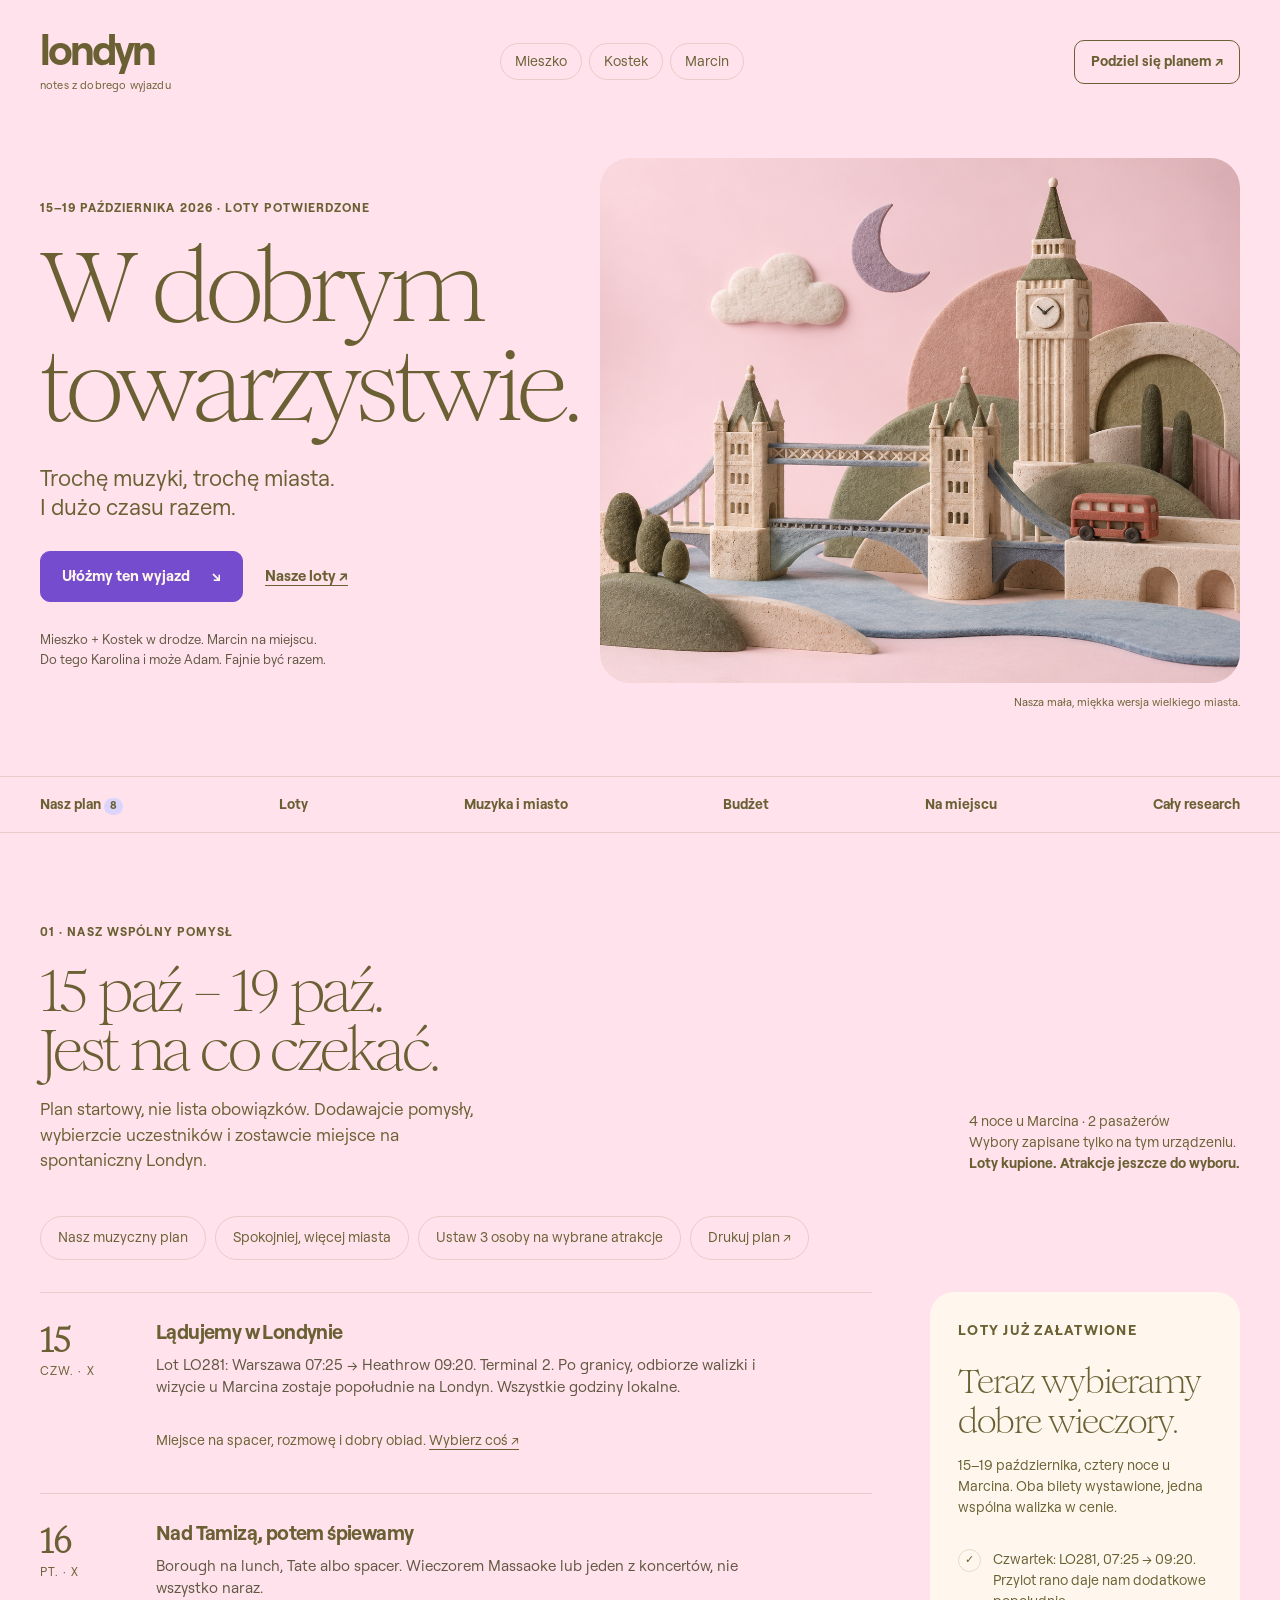
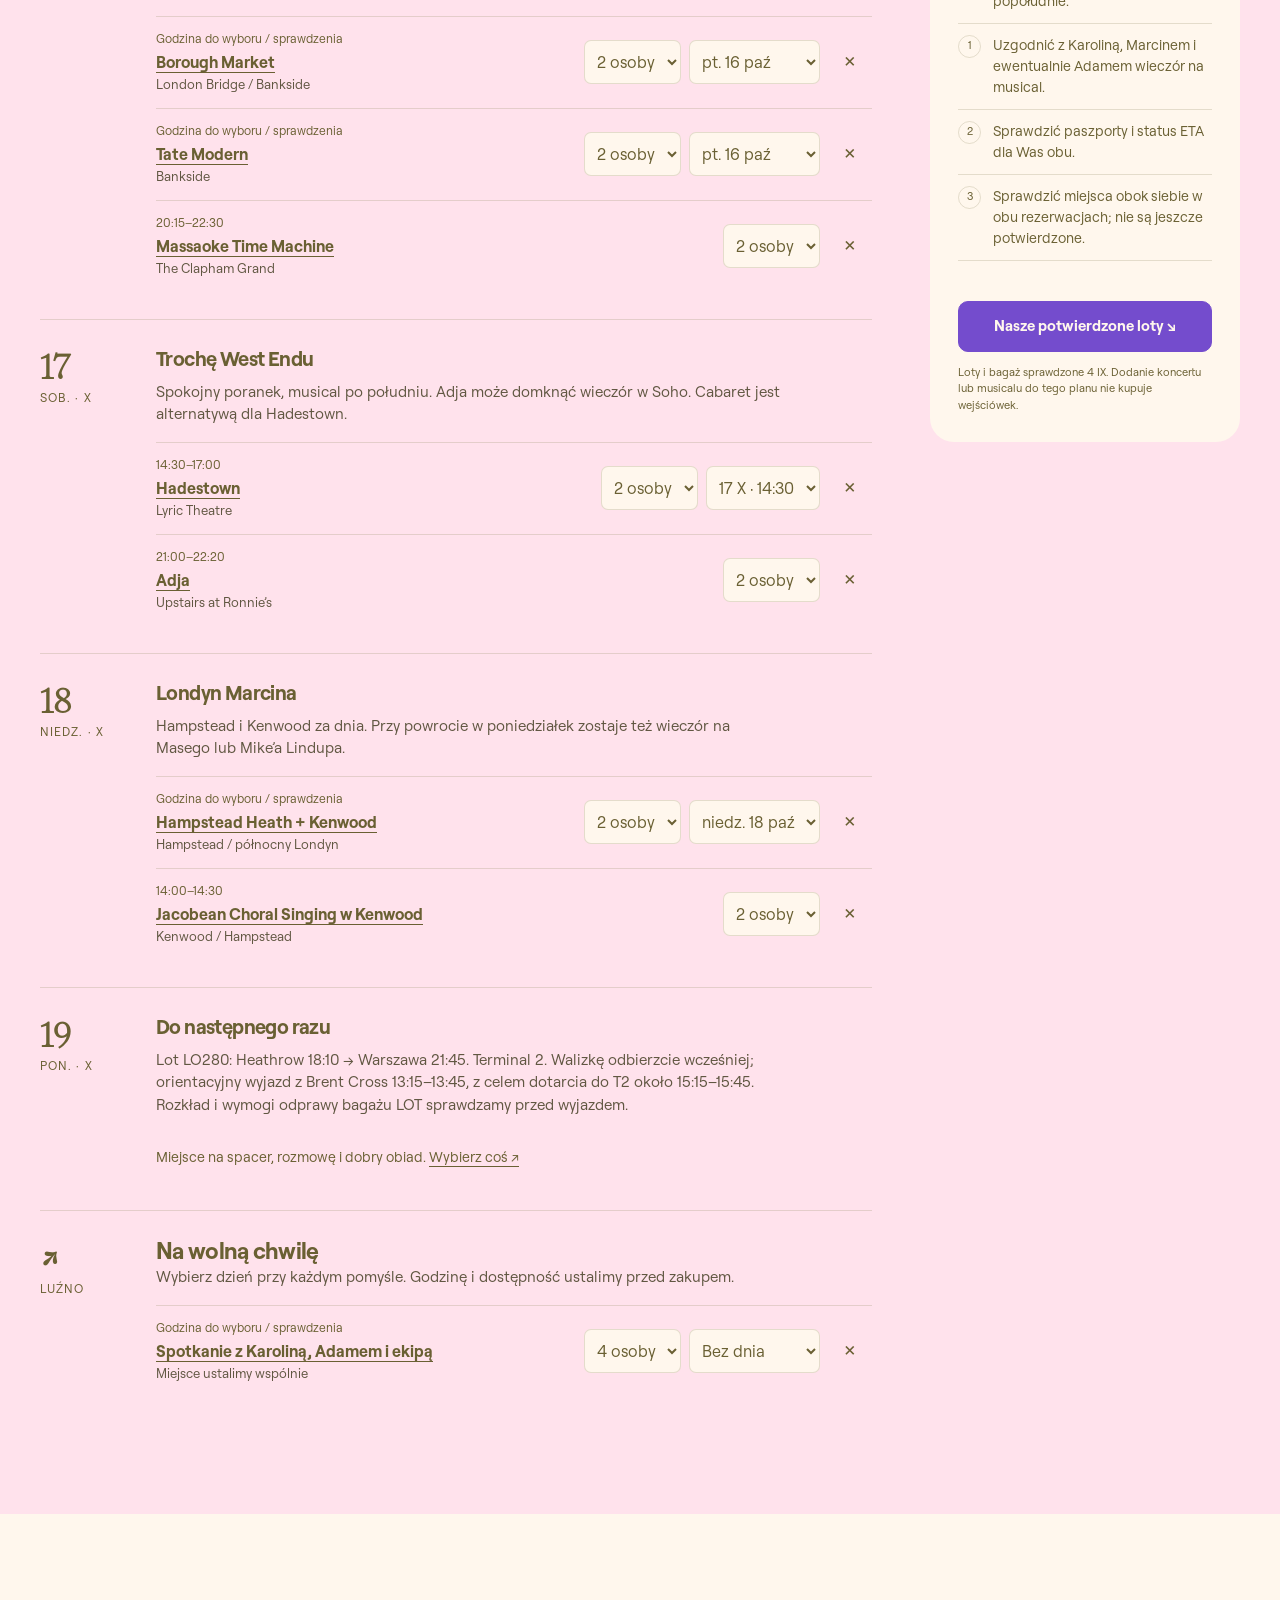
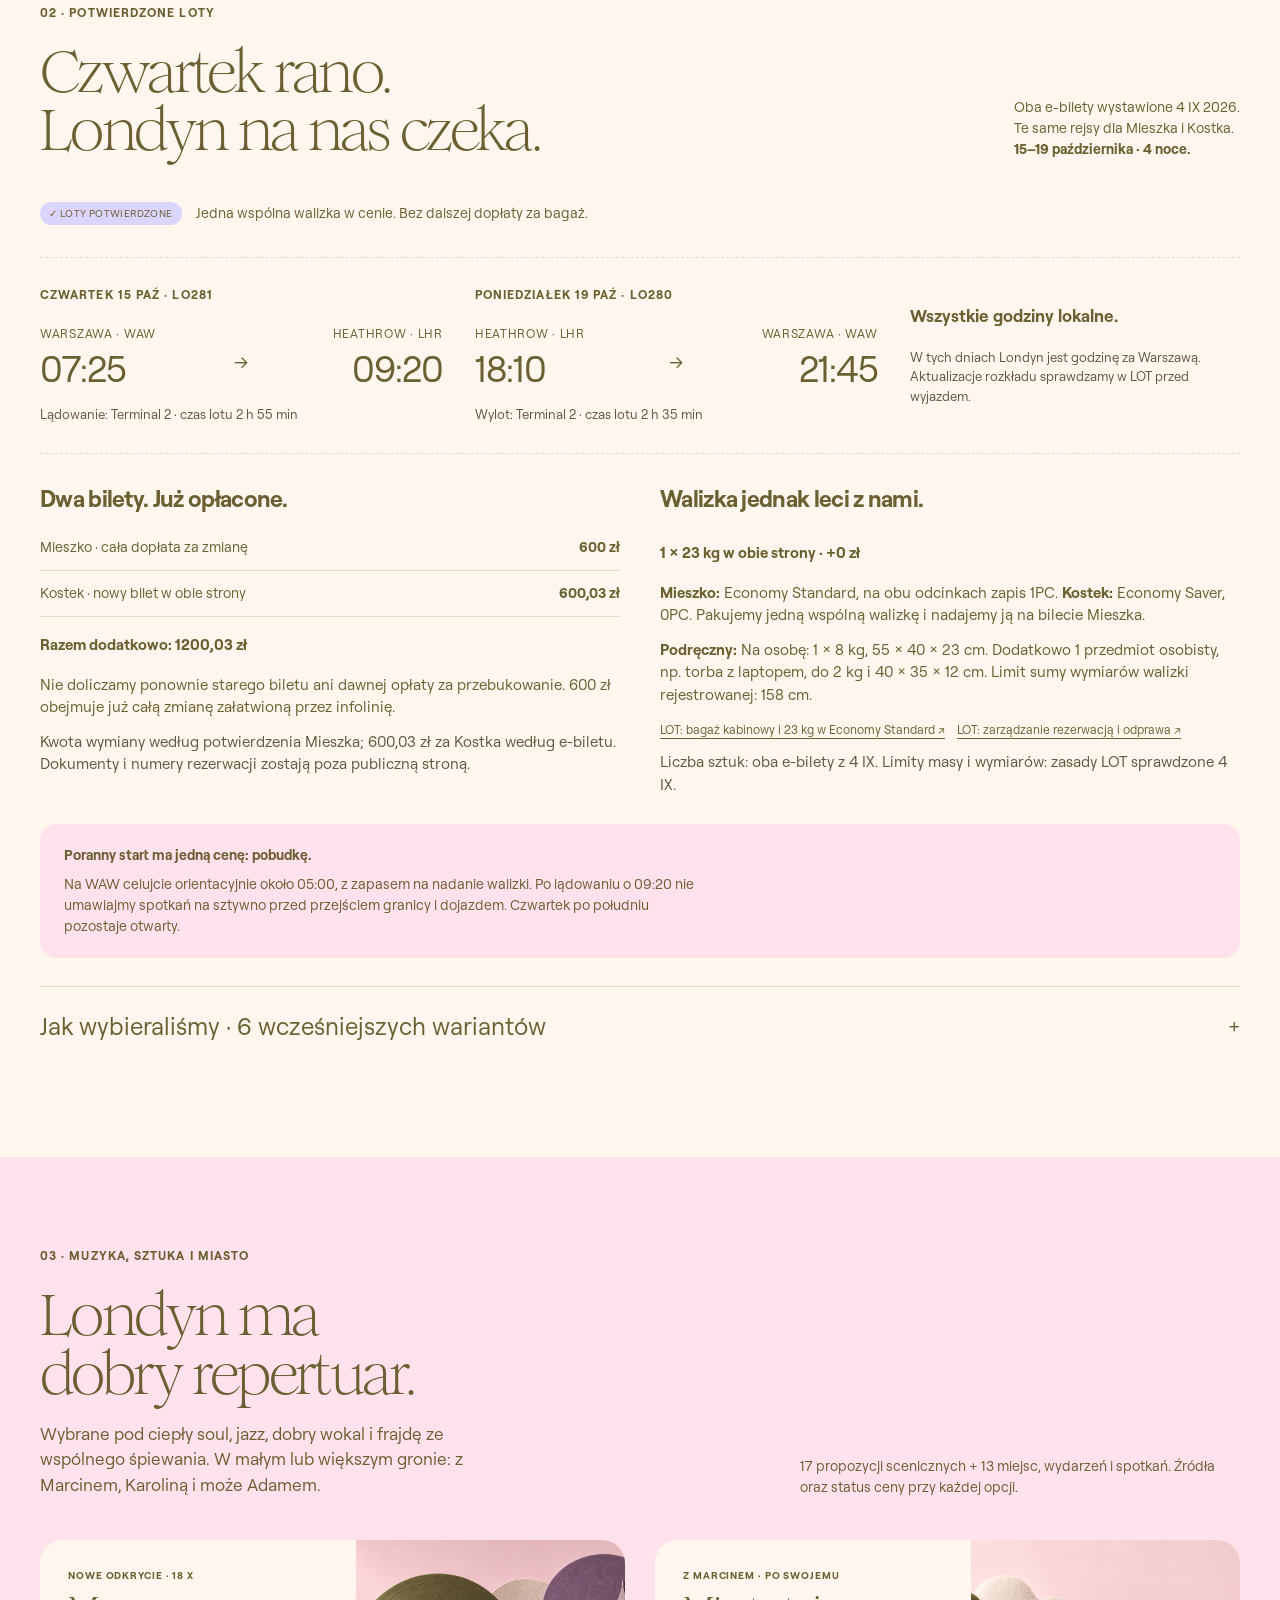
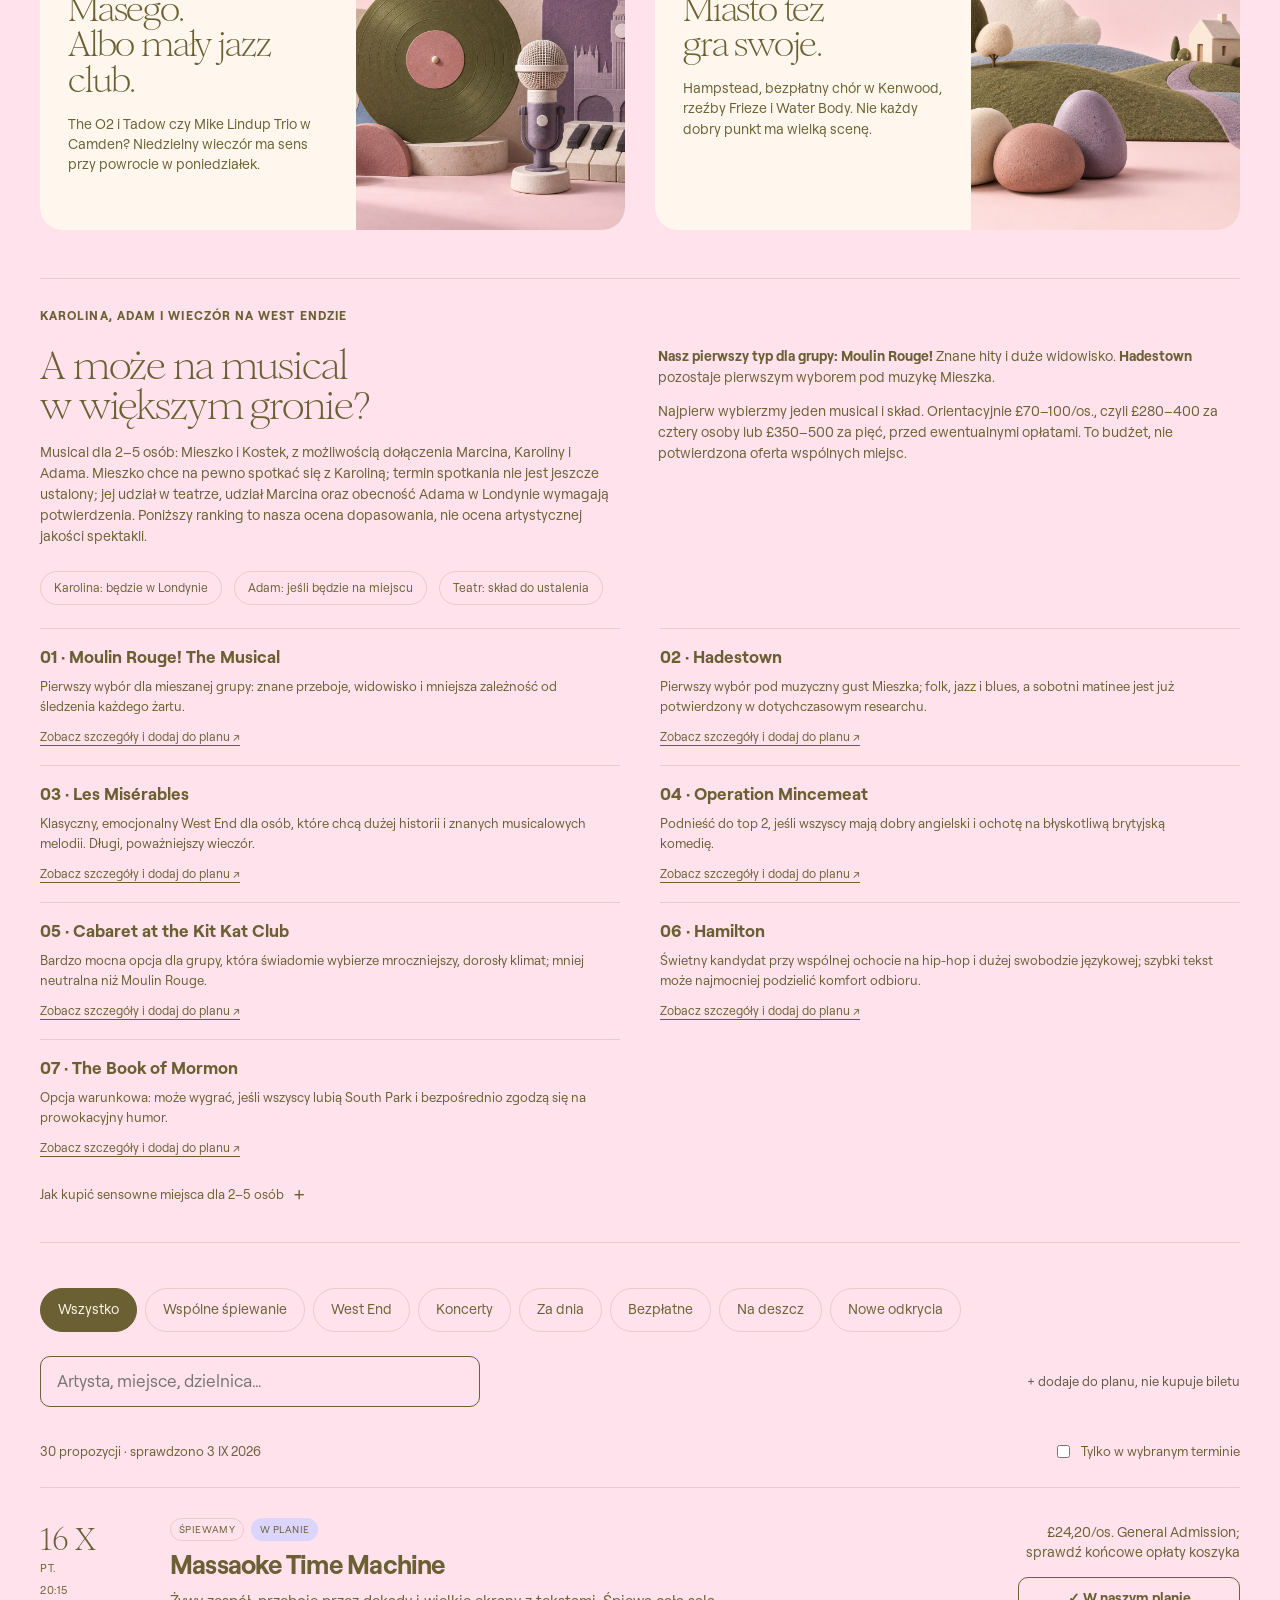
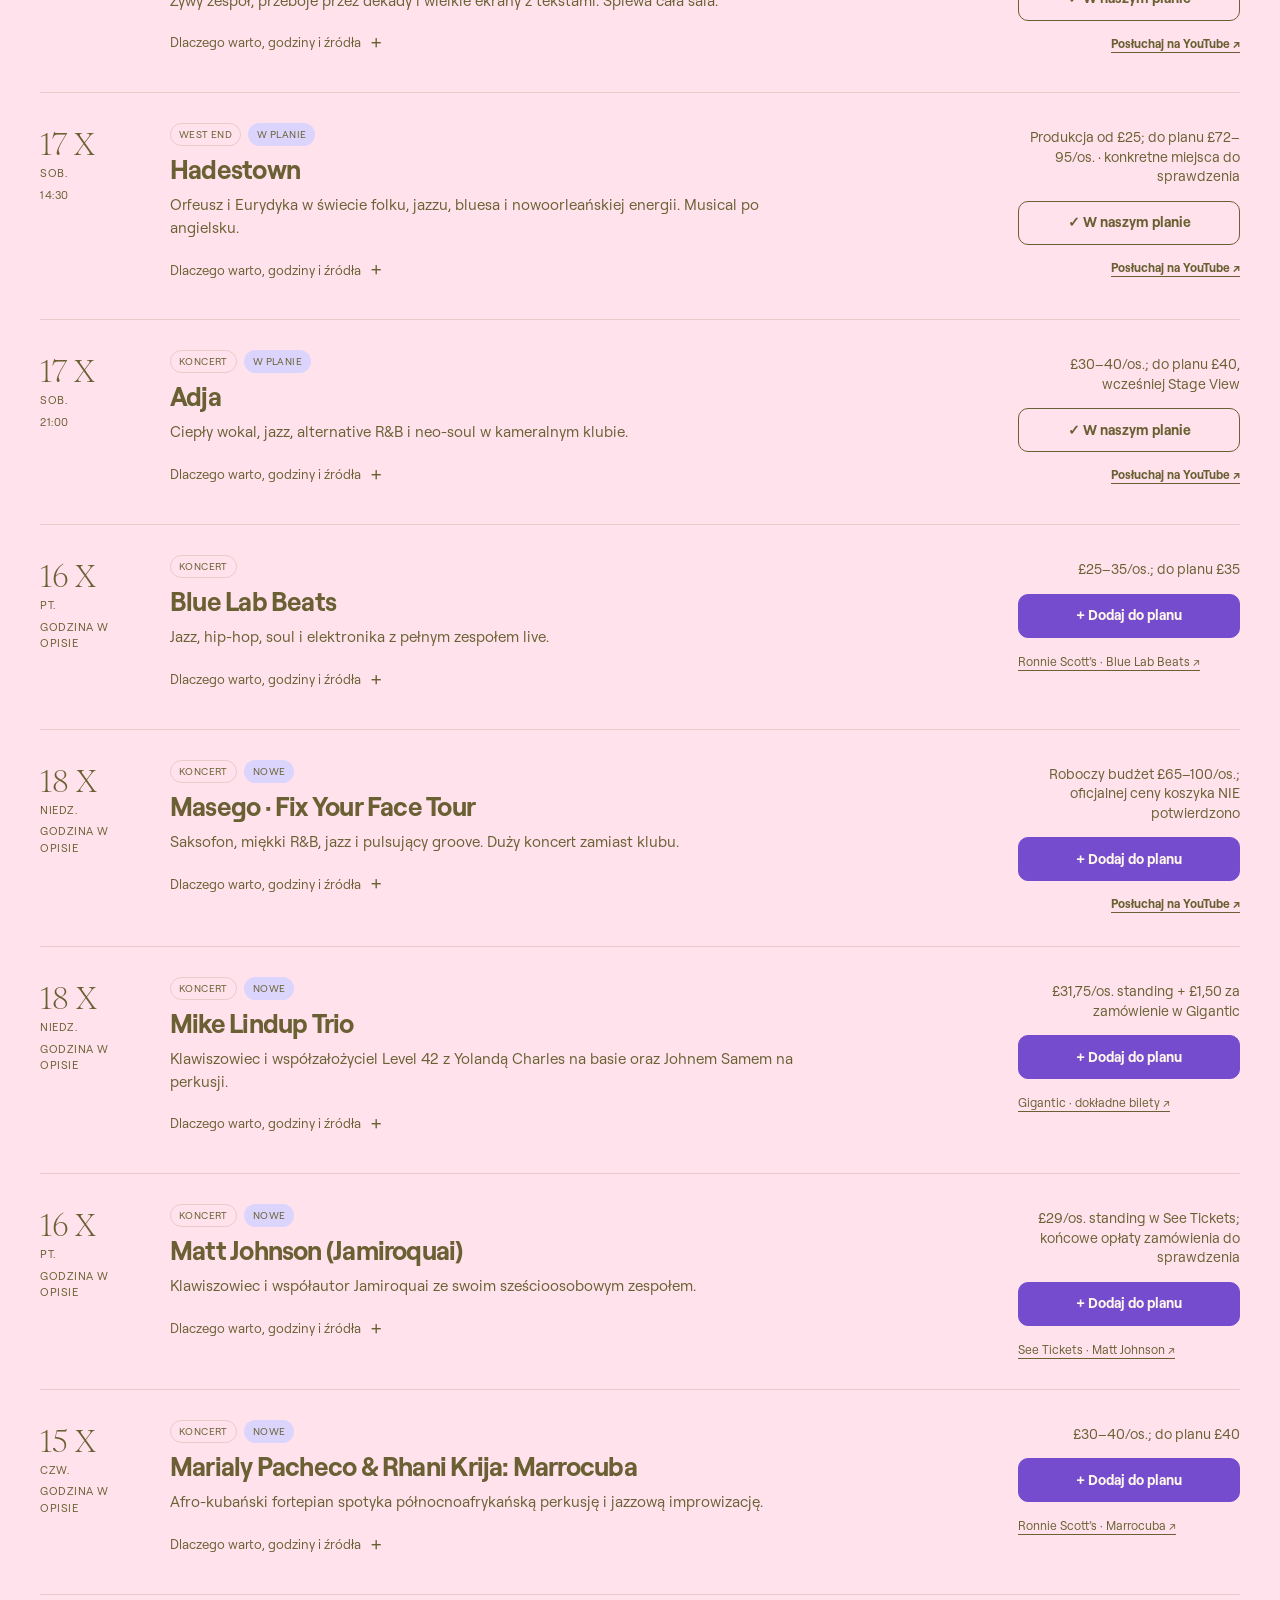
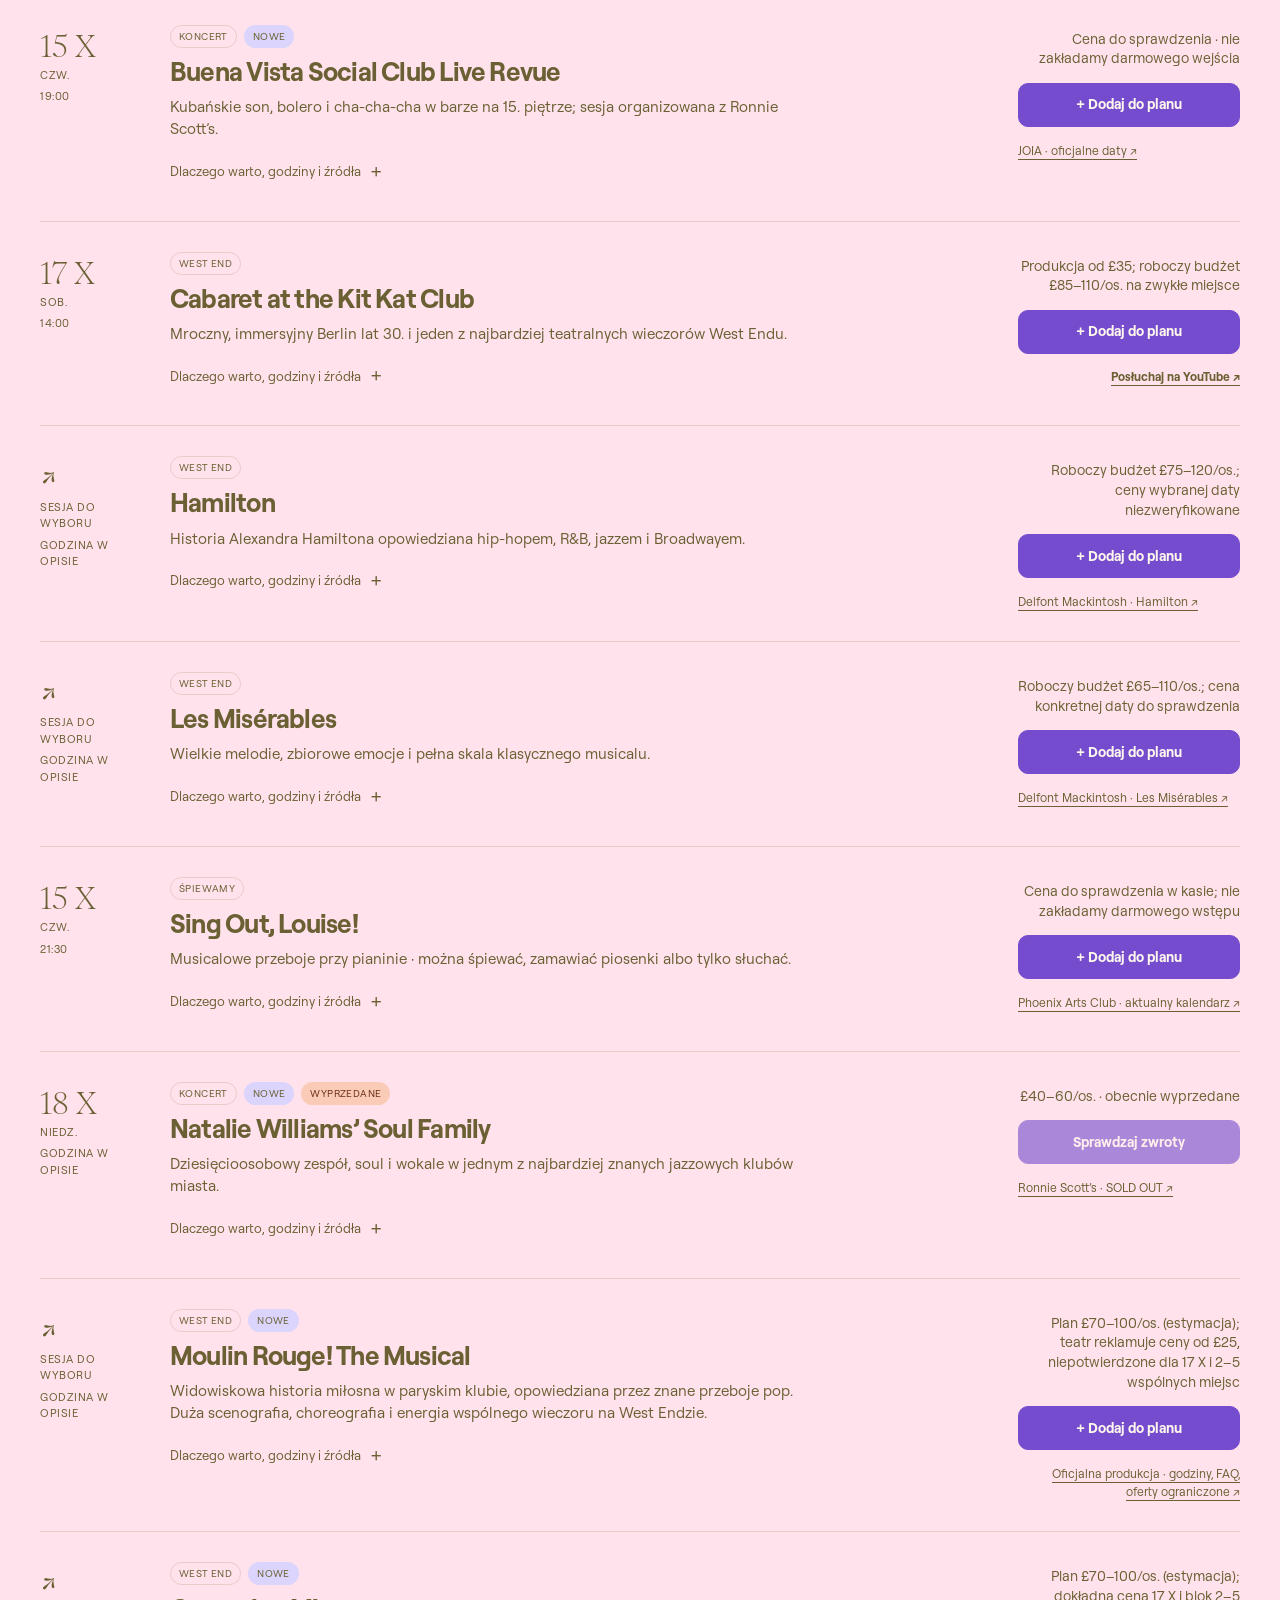
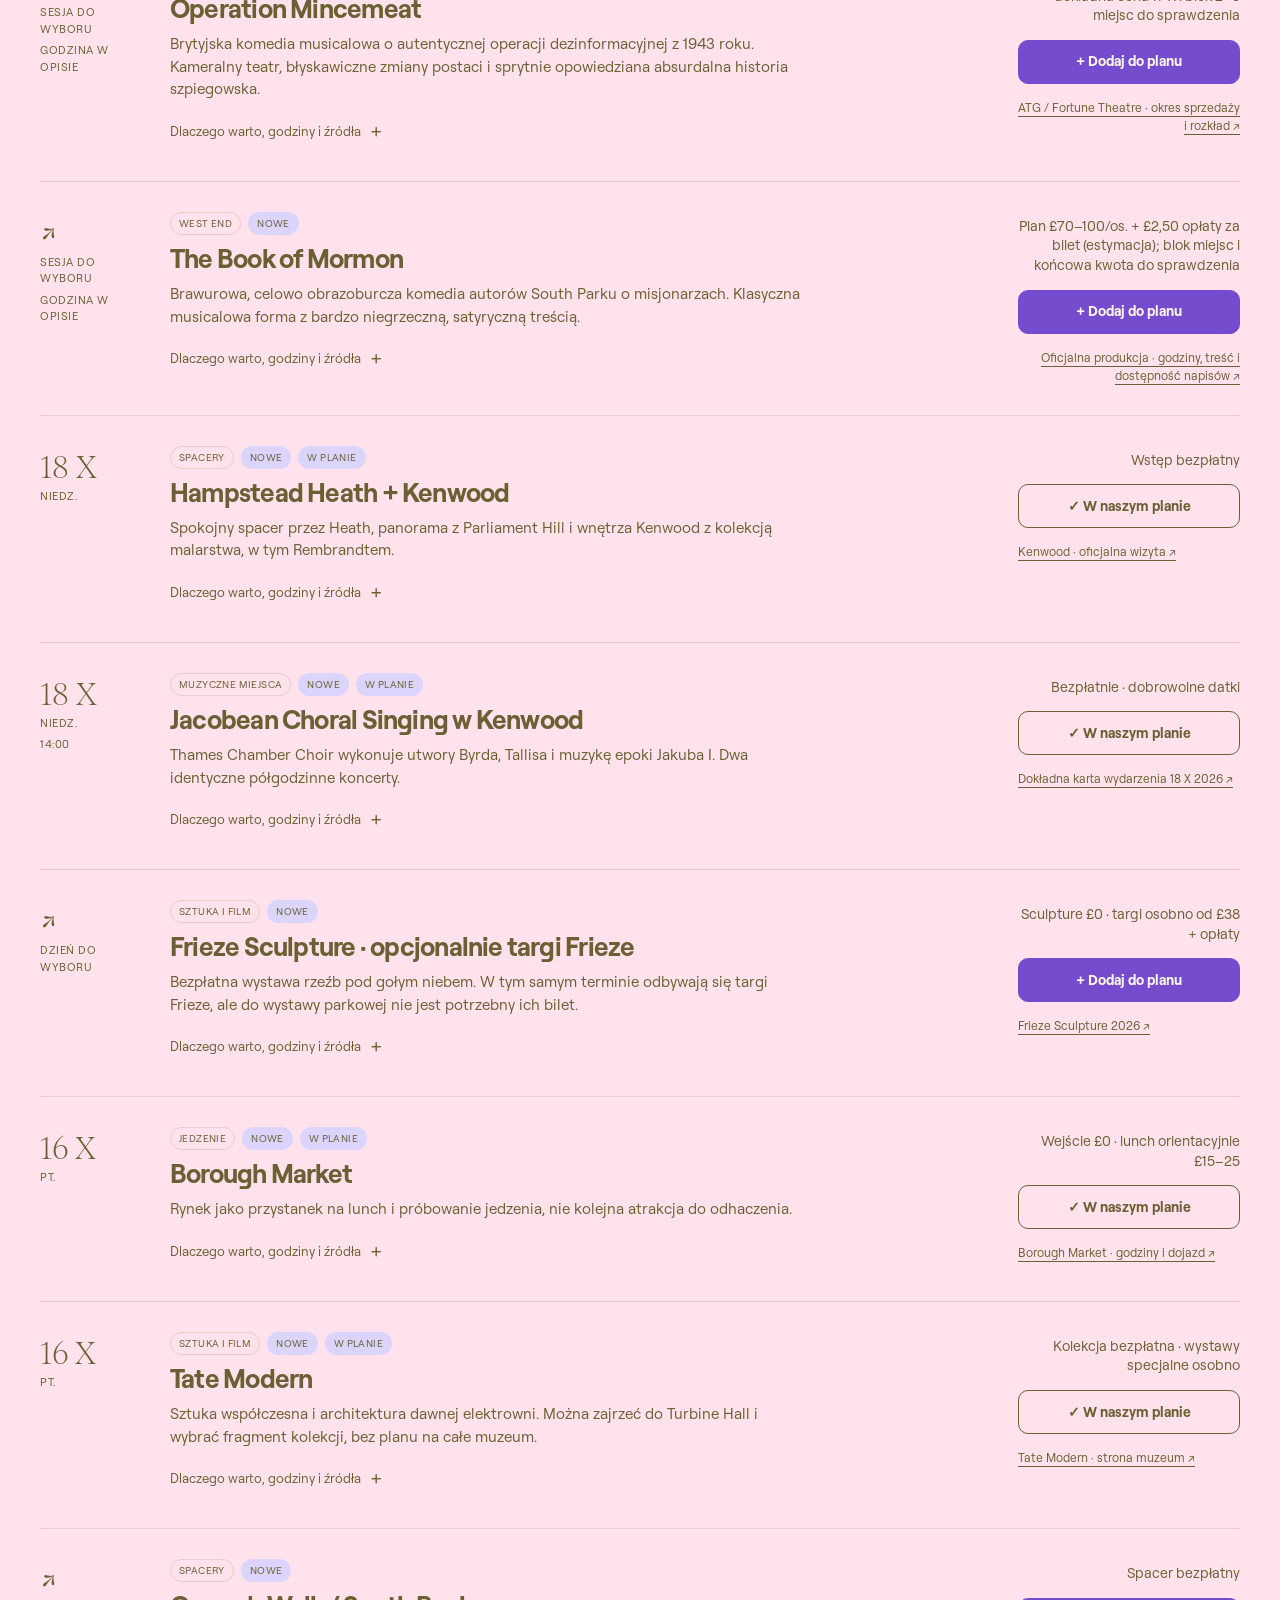
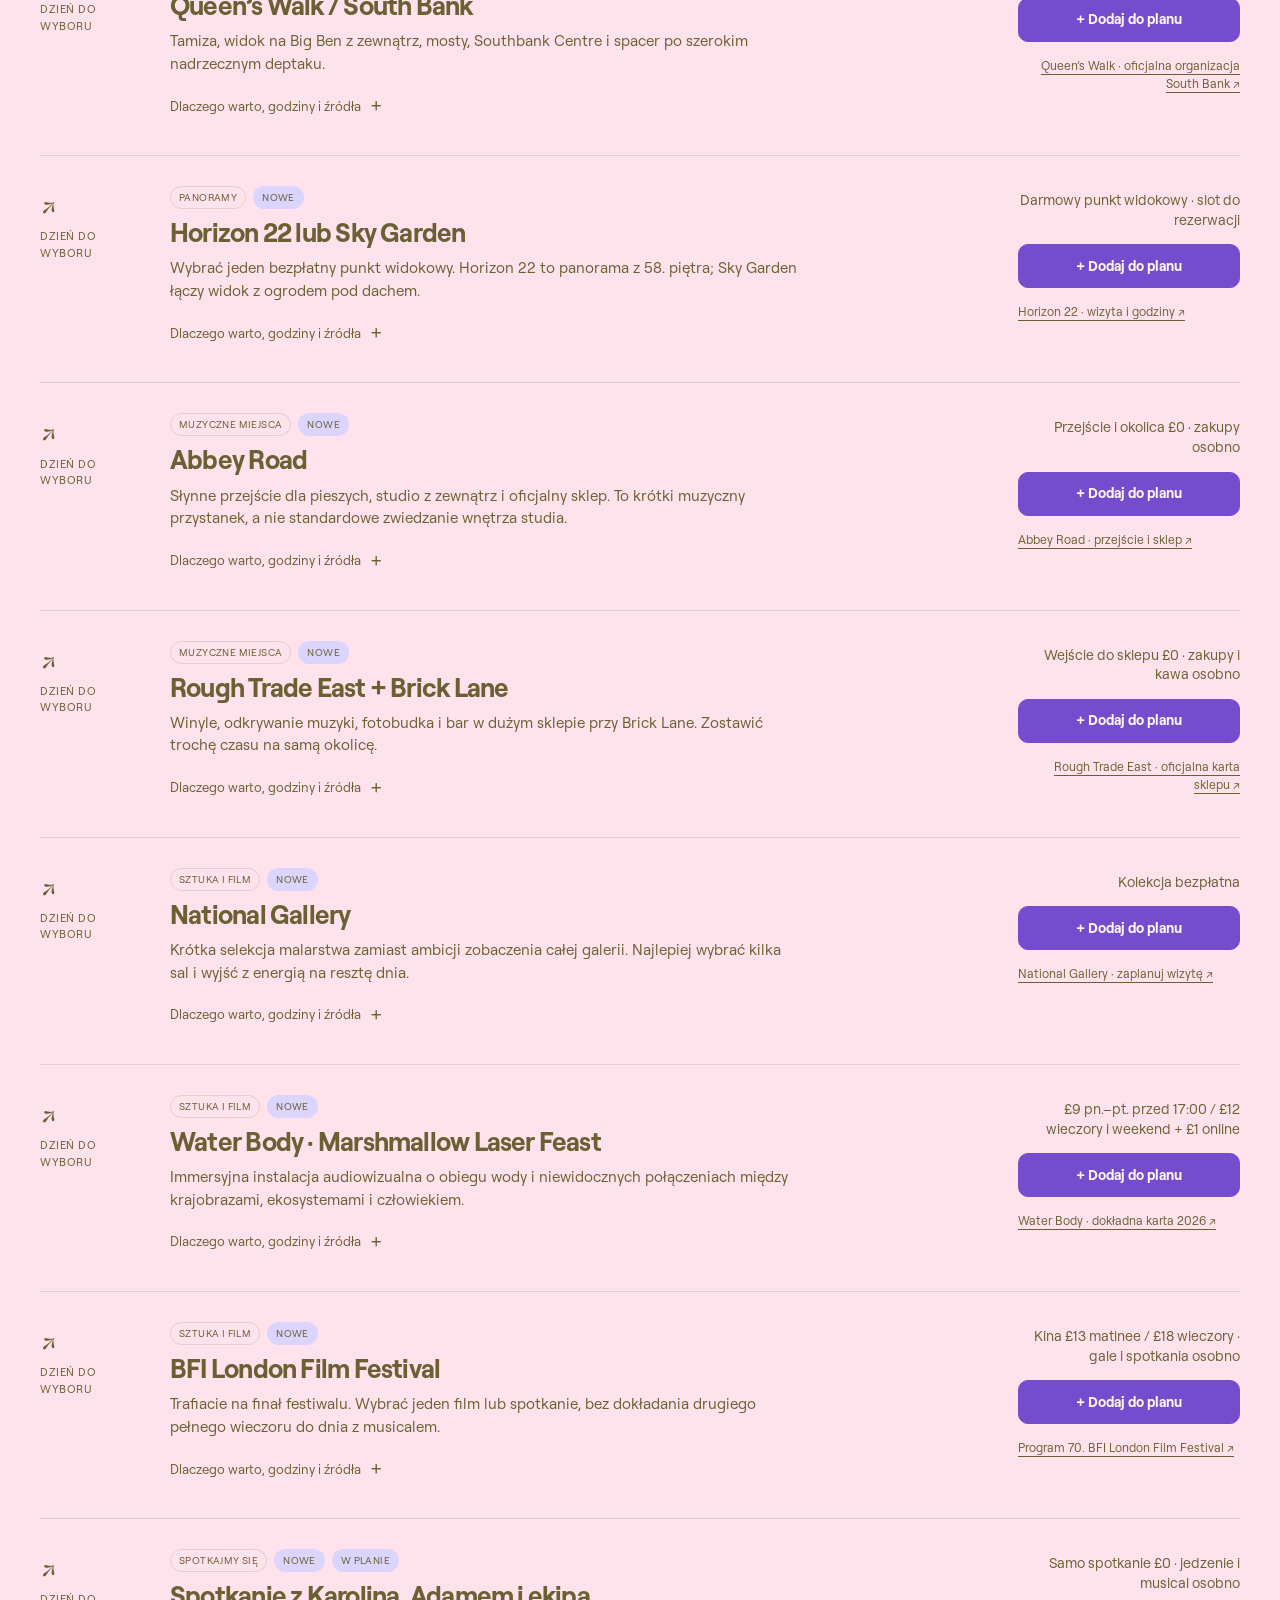
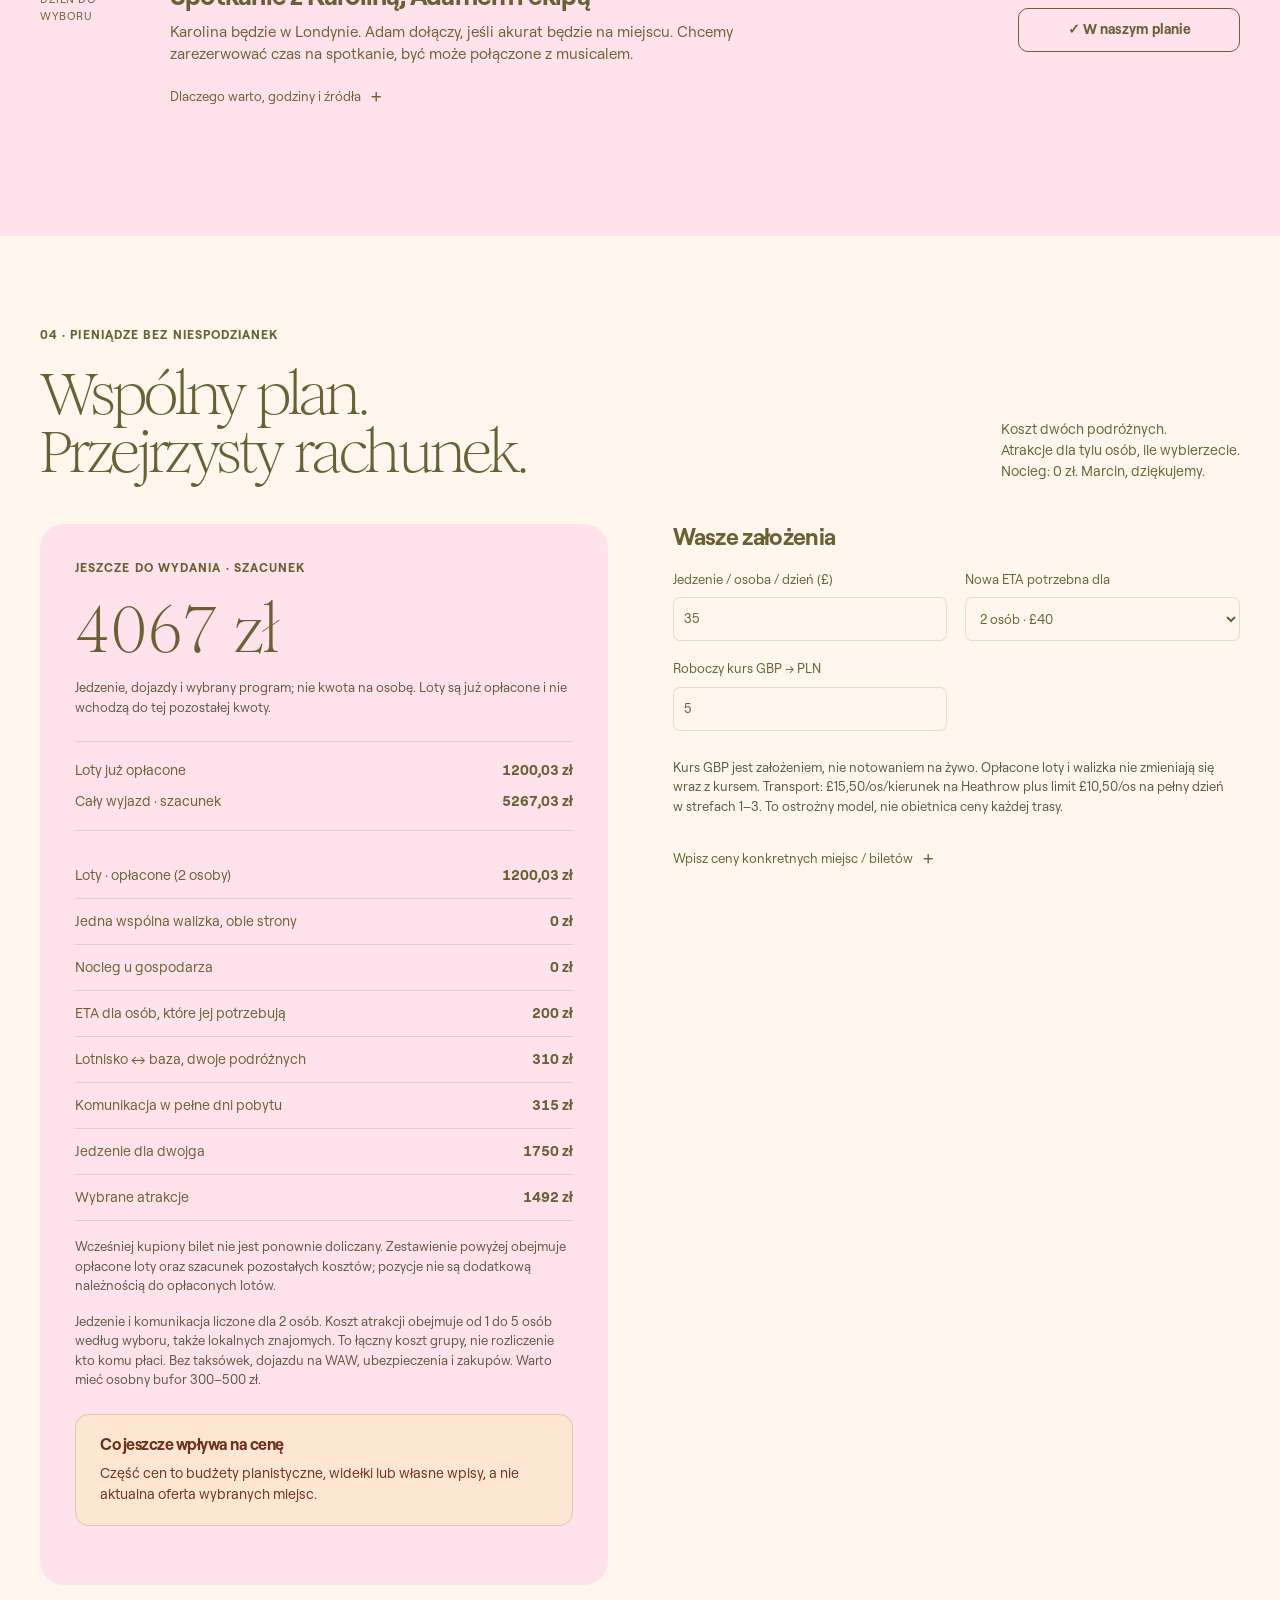
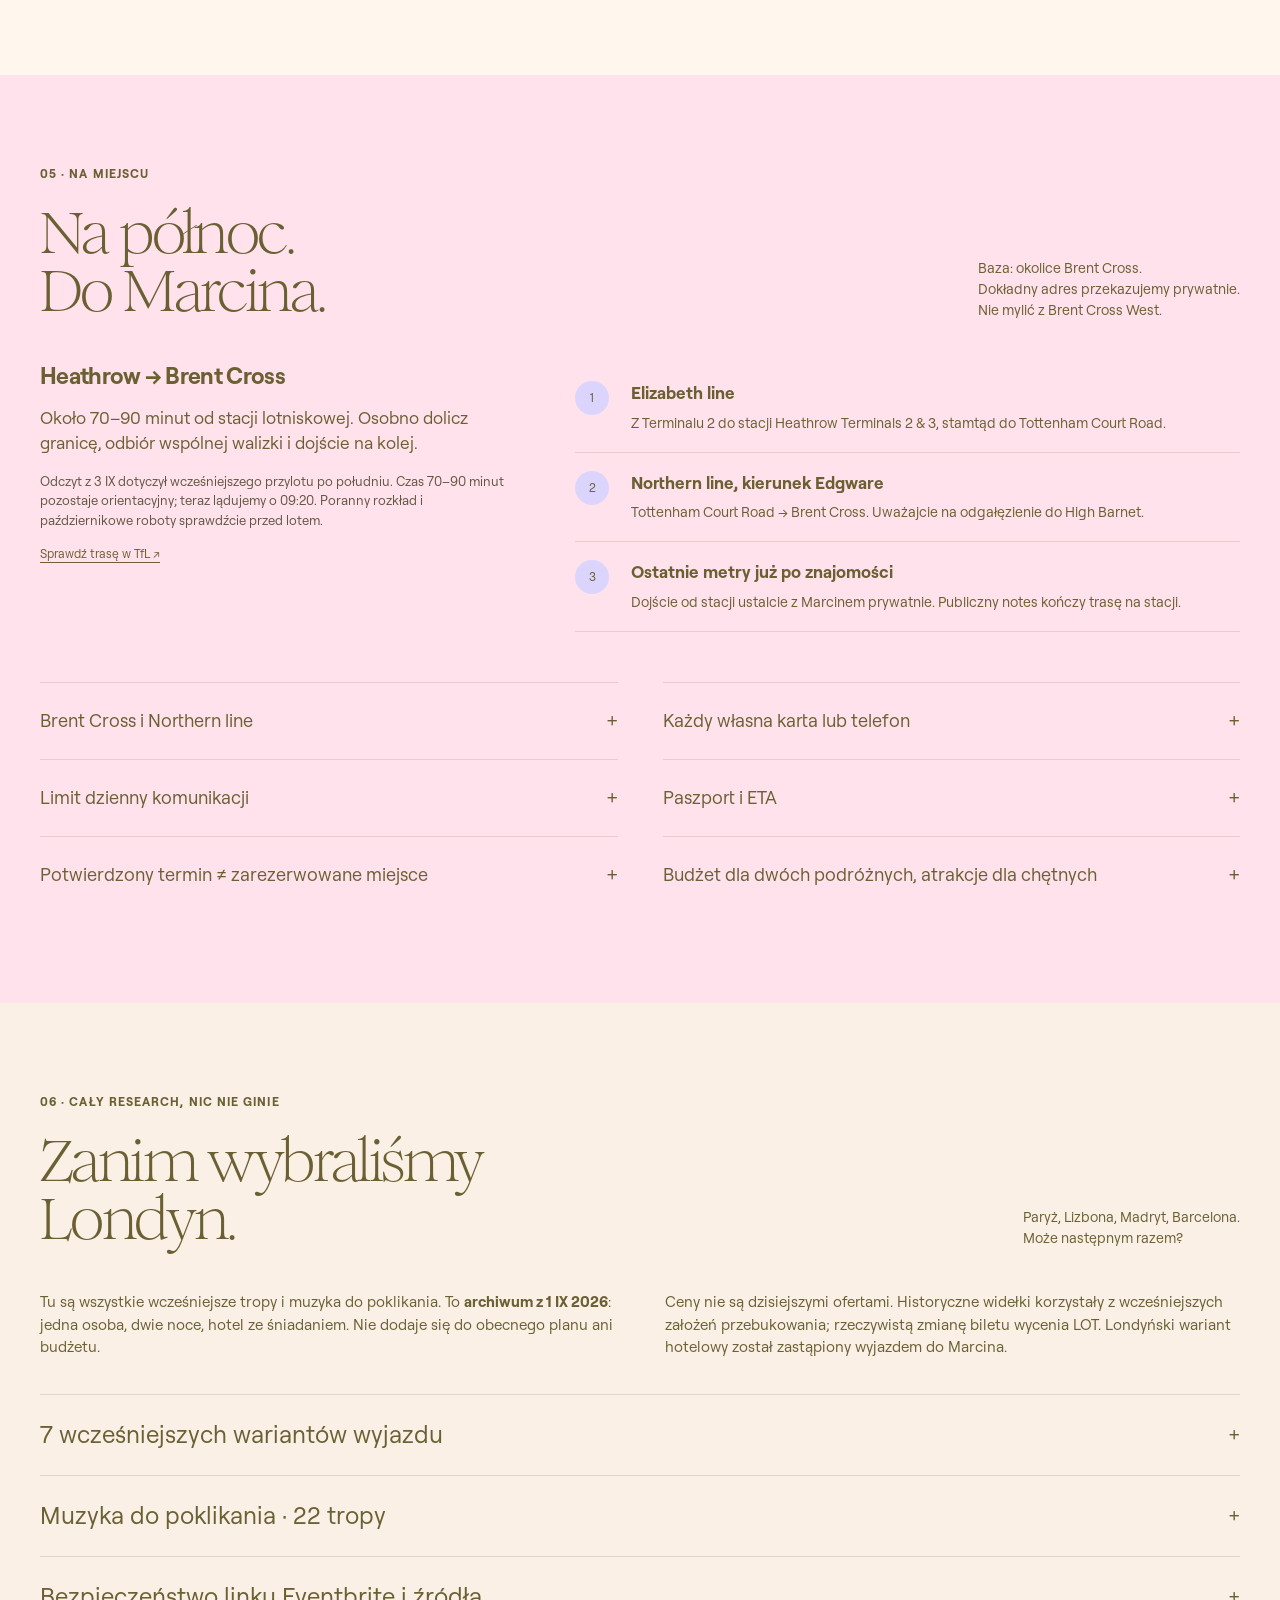
==== commit a6552a6d: "fix: improve touch controls and invalidate stale trip assets" ====
--- a/index.html
+++ b/index.html
@@ -10,7 +10,7 @@
 <link rel="icon" href="assets/favicon.svg" type="image/svg+xml">
 <link rel="preload" href="assets/Romie-Regular.woff2" as="font" type="font/woff2" crossorigin>
 <link rel="preload" href="assets/Roobert-Regular.woff2" as="font" type="font/woff2" crossorigin>
-<link rel="stylesheet" href="style.css">
+<link rel="stylesheet" href="style.css?v=20260906">
 </head>
 <body>
 <a href="#main" class="skip">Przejdź do treści</a>
@@ -23,6 +23,6 @@
 <footer class="footer wrap"><p class="footer-title">Nie trzeba zobaczyć wszystkiego.<br>Trzeba mieć do czego wrócić.</p><div class="footer-bottom"><p>Przygotowane dla Mieszka, Kostka, Marcina i londyńskich przyjaciół.<br>Loty potwierdzone: 4 IX 2026. Research atrakcji: 3 IX 2026.<br>Loty kupione; wejściówki i program jeszcze do ustalenia.</p><p>Wizualnie w rodzinie <a href="https://chmurnik.cloud" target="_blank" rel="noopener noreferrer">CHMURNIKA ↗</a>.<br>Nowe filcowe ilustracje wygenerowane specjalnie do tego przewodnika.</p></div><details><summary>O stronie, danych i udostępnianiu</summary><p>Publiczna strona GitHub Pages, bez logowania, reklam i analityki. Nie zawiera adresu gospodarza ani numerów rezerwacji i biletów. Wybory zapisują się lokalnie. Udostępniony link jest kopią wyborów i wpisanych kwot, nie wspólnym dokumentem aktualizowanym na żywo. Nie wpisuj danych osobowych. Nie traktuj planu jako rezerwacji ani aktualnej oferty sprzedaży.</p><p>Fonty i kierunek wizualny pochodzą z własnego projektu CHMURNIK. Ilustracje są stylizacją, nie mapą ani dokumentacją miejsc.</p></details></footer>
 <div id="toast" class="toast" role="status" aria-live="polite"></div>
 <dialog id="share-dialog"><form method="dialog"><button class="dialog-close" aria-label="Zamknij">×</button></form><h2>Ten sam pomysł,<br>cała ekipa.</h2><p>Wyślij ten link Kostkowi, Marcinowi i reszcie ekipy. Otworzą kopię Twoich wyborów i kwot. Późniejsze zmiany nie synchronizują się automatycznie.</p><label for="share-url">Link do tej wersji planu</label><textarea id="share-url" rows="3" readonly></textarea><button class="button" data-action="copy-share">Kopiuj link</button><p class="muted">Strona jest publiczna. W linku nie ma adresów ani danych dokumentów.</p></dialog>
-<script type="module" src="app.mjs"></script>
+<script type="module" src="app.mjs?v=20260906"></script>
 <noscript><p class="wrap">Włącz JavaScript, aby korzystać z planera. Pełne dane można przeczytać w <a href="data/events.json">pliku wydarzeń</a> i <a href="data/places.json">pliku atrakcji</a>.</p></noscript>
 </body></html>
--- a/style.css
+++ b/style.css
@@ -1,9 +1,9 @@
 @font-face{font-family:Roobert;src:url('assets/Roobert-Regular.woff2') format('woff2');font-weight:400;font-display:swap}@font-face{font-family:Roobert;src:url('assets/Roobert-Bold.woff2') format('woff2');font-weight:700;font-display:swap}@font-face{font-family:Romie;src:url('assets/Romie-Regular.woff2') format('woff2');font-weight:400;font-display:swap}
 :root{--pink:oklch(94% .034 355);--pink-rich:oklch(88% .057 355);--ink:oklch(48.7% .065 97);--dark:oklch(36% .053 94);--cream:oklch(98% .016 75);--paper:oklch(96% .018 65);--purple:oklch(53% .19 293);--lavender:oklch(89% .055 293);--blue:oklch(86% .035 235);--line:oklch(66% .052 96 / .27);--muted:oklch(46% .035 86);--warning:oklch(39% .095 41);--radius:24px;--ease:cubic-bezier(.22,1,.36,1)}
-*{box-sizing:border-box}html{scroll-behavior:smooth;scroll-padding-top:90px}body{margin:0;background:var(--pink);color:var(--ink);font-family:Roobert,Arial,sans-serif;font-size:17px;line-height:1.5}button,input,select,textarea{font:inherit;color:inherit}button,a,input,select,summary,textarea{-webkit-tap-highlight-color:transparent}button,a{touch-action:manipulation}a{color:inherit;text-underline-offset:4px}button{cursor:pointer}button:disabled{cursor:default;opacity:.6}img{max-width:100%;display:block}h1,h2,h3,p,figure{margin:0}p{max-width:70ch}h1,h2,.serif{font-family:Romie,Georgia,serif;font-weight:400;letter-spacing:-.045em;line-height:1.02}h1{font-size:clamp(68px,7.6vw,112px)}h2{font-size:clamp(42px,4.5vw,68px)}h3{font-size:23px;line-height:1.2;letter-spacing:-.03em}button:focus-visible,a:focus-visible,input:focus-visible,select:focus-visible,summary:focus-visible,textarea:focus-visible{outline:3px solid var(--purple);outline-offset:5px}::selection{background:var(--lavender);color:var(--dark)}.wrap{width:min(1320px,calc(100% - 80px));margin-inline:auto}.skip{position:absolute;top:-80px;left:20px;z-index:20;padding:15px;background:var(--cream)}.skip:focus{top:10px}.masthead{height:123px;display:flex;align-items:center;justify-content:space-between;gap:25px}.wordmark{font-size:42px;line-height:.9;font-weight:700;letter-spacing:-3px;text-decoration:none}.wordmark span{display:block;font-size:11px;font-weight:400;letter-spacing:.015em;margin-top:12px}.people{display:flex;gap:7px}.people span{font-size:14px;border:1px solid var(--line);border-radius:100px;padding:7px 14px}.button{display:inline-flex;gap:22px;align-items:center;justify-content:center;min-height:49px;padding:13px 21px;border-radius:10px;border:1px solid var(--purple);color:var(--cream);background:var(--purple);text-decoration:none;font-size:15px;font-weight:700;transition:transform .2s var(--ease),background .2s}.button:hover{background:oklch(46% .18 293);transform:translateY(-2px)}.button.outline{color:var(--ink);background:transparent;border-color:var(--ink)}.button.outline:hover{background:var(--cream)}.button.small{min-height:44px;padding:10px 16px;font-size:14px}.text-link{font-weight:700;font-size:15px;white-space:nowrap}.hero{display:grid;grid-template-columns:.94fr 1.25fr;align-items:center;gap:20px;min-height:615px;padding-block:35px 65px}.eyebrow{font-size:12px;letter-spacing:.09em;font-weight:700;margin-bottom:21px;text-transform:uppercase}.hero h1{margin-bottom:27px}.hero-description{font-size:22px;line-height:1.35}.hero-actions{display:flex;align-items:center;gap:22px;margin:28px 0}.hero-foot{font-size:13px;line-height:1.55;color:var(--muted)}.hero-art img{width:100%;aspect-ratio:1.22;object-fit:cover;border-radius:30px}.hero-art figcaption{text-align:right;font-size:11px;margin-top:12px}.section-nav{position:sticky;top:0;background:var(--pink);z-index:10;border-block:1px solid var(--line)}.nav-inner{display:flex;justify-content:space-between;gap:20px;overflow:auto;scrollbar-width:none;padding-block:17px}.nav-inner a{white-space:nowrap;text-decoration:none;font-size:14px;font-weight:700}.nav-inner a:hover{color:var(--purple)}#nav-count{display:inline-block;border-radius:20px;background:var(--lavender);padding:0 6px;font-size:11px}.section{padding-block:90px;scroll-margin-top:20px}.section-head{display:flex;align-items:flex-end;justify-content:space-between;gap:40px;margin-bottom:42px}.section-head p:not(.eyebrow){max-width:440px;margin-top:18px}.muted{color:var(--muted);font-size:13px}.section-note{font-size:14px;max-width:37ch}.toolbar{display:flex;flex-wrap:wrap;gap:9px;align-items:center}.pill{border:1px solid var(--line);background:transparent;border-radius:50px;min-height:44px;padding:9px 17px;font-size:14px}.pill.active,.pill[aria-pressed=true]{background:var(--ink);color:var(--cream);border-color:var(--ink)}.pill:hover:not(.active){background:var(--cream)}.plan-layout{display:grid;grid-template-columns:1fr 310px;gap:58px;margin-top:32px}.day{display:grid;grid-template-columns:94px 1fr;gap:22px;padding-block:27px;border-top:1px solid var(--line)}.day-label{padding-top:3px}.day-label strong{display:block;font-size:34px;font-family:Romie,Georgia,serif;line-height:1}.day-label span{font-size:12px;text-transform:uppercase;letter-spacing:.09em}.day-heading{display:flex;gap:15px;justify-content:space-between;align-items:baseline;margin-bottom:10px}.day-heading h3{font-size:20px}.day-note{font-size:15px;line-height:1.5;margin-bottom:16px;color:var(--muted)}.plan-item{display:grid;grid-template-columns:1fr auto;gap:12px;padding:13px 0;border-top:1px solid var(--line)}.plan-item-title{font-size:16px;font-weight:700}.plan-item .time{font-size:12px;display:block;margin-bottom:2px}.plan-controls{display:flex;align-items:center;gap:7px;flex-wrap:wrap}.plan-controls select{font-size:12px;padding:6px;min-height:36px;max-width:150px}.remove{border:0;background:none;font-size:22px;min-height:40px;min-width:36px}.sidebar{align-self:start;background:var(--cream);padding:28px;border-radius:var(--radius);position:sticky;top:93px}.sidebar h3{font-family:Romie,Georgia,serif;font-size:33px;font-weight:400;margin-bottom:14px}.sidebar p{font-size:14px}.sidebar .button{width:100%;margin-top:20px}.sidebar .micro{font-size:11px;margin-top:13px}.checklist{list-style:none;padding:0;margin:20px 0}.checklist li{padding:11px 0;border-bottom:1px solid var(--line);font-size:14px;display:flex;gap:12px}.step-no{font-size:11px;border:1px solid var(--line);border-radius:50%;width:23px;height:23px;display:inline-flex;align-items:center;justify-content:center;flex-shrink:0}.warning-list{margin:24px 0;padding:20px 24px;background:oklch(94% .037 67);border:1px solid oklch(71% .06 68 / .4);border-radius:14px;color:var(--warning);font-size:14px}.warning-list h3{font-size:16px;margin-bottom:9px}.warning-list p+p{margin-top:8px}.quiet-ok{font-size:13px;margin:17px 0}.section.flights{background:var(--cream)}.flights-options{display:grid;grid-template-columns:repeat(3,1fr);gap:12px}.flight-option{position:relative;background:transparent;color:var(--ink);text-align:left;padding:21px 24px;border:1px solid var(--line);border-radius:16px;transition:border-color .2s,background .2s}.flight-option.selected{background:var(--lavender);border-color:var(--purple)}.flight-option .choice{position:absolute;right:18px;top:19px;font-size:20px}.flight-option strong{display:block;font-size:23px;letter-spacing:-.03em;margin-bottom:8px;padding-right:18px}.flight-option .price{display:block;font-family:Romie,Georgia,serif;font-size:33px;line-height:1;margin:18px 0 6px}.flight-option small{display:block;font-size:12px}.flight-ticket{display:grid;grid-template-columns:1fr 1fr .82fr;gap:32px;border-block:1px dashed var(--line);padding-block:28px;margin-top:32px}.flight-leg{display:grid;grid-template-columns:1fr auto 1fr;gap:10px;align-items:center}.flight-leg span{display:block;font-size:12px}.flight-leg strong{display:block;font-size:36px;font-weight:400;letter-spacing:-1px}.flight-leg .airport{font-size:12px;letter-spacing:.06em}.flight-leg .direction{font-size:20px}.flight-end{text-align:right}.flight-booking{display:flex;flex-direction:column;gap:10px;align-items:flex-start;justify-content:center}.flight-details{display:grid;grid-template-columns:1fr 1fr;gap:40px;margin-top:32px}.flight-details h3{margin-bottom:12px}.flight-details p{font-size:15px}.source-links{display:flex;flex-wrap:wrap;gap:12px;margin-top:15px;font-size:12px}.source-links a{word-break:break-word}.mini-formula{padding:17px 0;font-size:17px;font-weight:700}.banner{display:grid;grid-template-columns:1fr 1fr;gap:30px;margin-bottom:48px}.editorial{display:grid;grid-template-columns:1fr .85fr;overflow:hidden;border-radius:23px;background:var(--cream);min-height:244px}.editorial div{padding:28px}.editorial h3{font:400 34px/1.05 Romie,Georgia,serif;margin:9px 0 15px;letter-spacing:-.035em}.editorial p{font-size:14px;line-height:1.45}.editorial img{height:100%;width:100%;object-fit:cover}.editorial .eyebrow{font-size:10px;margin:0}.search-row{display:flex;gap:12px;align-items:center;justify-content:space-between;margin:24px 0}.search-row input{width:min(440px,100%);border:1px solid var(--ink);border-radius:10px;padding:12px 16px;background:transparent;min-height:48px}.filters{display:flex;flex-wrap:wrap;gap:8px}.filter-meta{display:flex;justify-content:space-between;gap:20px;align-items:center;margin:19px 0 0;font-size:13px}.filter-meta label{display:flex;gap:8px;align-items:center;min-height:40px}.catalogue{margin-top:16px}.event-row{display:grid;grid-template-columns:100px 1fr 222px;gap:30px;padding:30px 0;border-top:1px solid var(--line)}.event-stamp{padding-top:4px}.event-stamp b{display:block;font-family:Romie,Georgia,serif;font-size:31px;line-height:1.1;font-weight:400}.event-stamp span{display:block;font-size:11px;text-transform:uppercase;letter-spacing:.05em;margin-top:5px}.event-main h3{font-size:26px;margin:8px 0 9px}.event-main>p{font-size:15px}.tags{display:flex;gap:7px;align-items:center;flex-wrap:wrap}.tag{font-size:10px;letter-spacing:.04em;text-transform:uppercase;padding:3px 8px;border:1px solid var(--line);border-radius:20px}.tag.new{background:var(--lavender);border-color:transparent}.tag.alert{background:oklch(88% .06 45);border-color:transparent;color:var(--warning)}.event-side{text-align:right}.event-price{font-size:14px;line-height:1.4;margin:5px 0 14px}.event-side .button{width:100%}.event-side .text-link{font-size:12px;display:inline-block;margin-top:14px}.event-detail{margin-top:12px}details summary{cursor:pointer;font-size:13px;min-height:38px;display:flex;align-items:center;gap:9px}details summary::after{content:'+';font-size:20px;font-weight:400}details[open] summary::after{content:'−'}details summary::-webkit-details-marker{display:none}.detail-body{padding:12px 0 4px;font-size:14px;line-height:1.55}.detail-body p+p{margin-top:10px}.detail-body strong{font-weight:700}.no-results{padding:45px 0;font-size:19px}.budget-section{background:var(--cream)}.budget-layout{display:grid;grid-template-columns:1fr 1fr;gap:65px}.budget-sheet{background:var(--pink);padding:35px;border-radius:var(--radius);align-self:start}.budget-total{font-family:Romie,Georgia,serif;font-size:clamp(46px,5vw,76px);line-height:1;margin:16px 0}.budget-total small{font-size:22px;white-space:nowrap}.budget-line{display:flex;justify-content:space-between;gap:18px;font-size:14px;padding:12px 0;border-bottom:1px solid var(--line)}.budget-line span{max-width:70%}.budget-line strong{text-align:right;white-space:nowrap}.budget-sheet .muted{margin-top:16px}.budget-form h3{margin-bottom:18px}.field-grid{display:grid;grid-template-columns:1fr 1fr;gap:18px;margin-bottom:27px}.field{display:flex;flex-direction:column;gap:8px;font-size:13px}.field input,.field select,select{border:1px solid var(--line);border-radius:7px;background:var(--cream);padding:10px;min-height:44px;min-width:0}.field small{font-size:11px;line-height:1.4}.field.wide{grid-column:1/-1}.cost-editor{border-top:1px solid var(--line);padding:14px 0;display:grid;grid-template-columns:1fr 105px;gap:18px;align-items:center;font-size:14px}.cost-editor input{width:100%;border:1px solid var(--line);border-radius:7px;min-height:42px;padding:8px;background:var(--paper)}.route-block{display:grid;grid-template-columns:.7fr 1fr;gap:70px}.route-list{list-style:none;padding:0;margin:0}.route-list li{display:flex;gap:22px;padding:18px 0;border-bottom:1px solid var(--line)}.route-dot{height:34px;width:34px;border-radius:50%;background:var(--lavender);display:flex;align-items:center;justify-content:center;font-size:12px;flex-shrink:0}.route-list strong{display:block}.route-list p{font-size:14px;margin-top:6px}.practical-grid{display:grid;grid-template-columns:1fr 1fr;gap:0 45px;margin-top:50px}.practical-grid details{border-top:1px solid var(--line);padding:12px 0}.practical-grid summary{font-size:18px;justify-content:space-between;min-height:52px}.section.archive{background:var(--paper)}.archive-intro{display:grid;grid-template-columns:1fr 1fr;gap:50px;margin-bottom:35px}.archive-intro>p{font-size:15px}.archive-major{padding:21px 0;border-top:1px solid var(--line)}.archive-major>summary{font-size:24px;justify-content:space-between}.archive-city{padding:20px 0;border-top:1px solid var(--line)}.archive-city summary{font-size:19px;justify-content:space-between}.archive-city:first-child{margin-top:20px}.archive-city h4{margin:18px 0 8px}.archive-city p,.archive-city li{font-size:14px}.archive-columns{display:grid;grid-template-columns:1fr 1fr;gap:35px;padding:10px 0 22px}.music-table{width:100%;border-collapse:collapse;font-size:14px;margin-top:24px}.music-table th,.music-table td{text-align:left;vertical-align:top;border-bottom:1px solid var(--line);padding:14px 12px 14px 0}.music-table th{font-size:11px;text-transform:uppercase;letter-spacing:.04em}.music-table .muted{font-size:11px;display:block;margin-top:4px}.footer{padding-block:65px 40px}.footer-title{font-family:Romie,Georgia,serif;font-size:clamp(36px,4vw,59px);line-height:1.08;letter-spacing:-.045em;max-width:23ch}.footer-bottom{display:flex;justify-content:space-between;gap:40px;padding-block:35px;font-size:12px}.footer details{border-top:1px solid var(--line);padding-top:12px}.footer details p{font-size:12px;margin-top:14px;max-width:95ch}.toast{position:fixed;bottom:24px;left:50%;transform:translate(-50%,15px);background:var(--ink);color:var(--cream);max-width:calc(100% - 30px);padding:14px 22px;border-radius:12px;z-index:30;opacity:0;pointer-events:none;font-size:14px;transition:opacity .2s,transform .2s}.toast.visible{opacity:1;transform:translate(-50%,0)}dialog{width:min(540px,calc(100% - 32px));border:1px solid var(--line);border-radius:24px;background:var(--cream);color:var(--ink);padding:35px}dialog::backdrop{background:oklch(30% .035 95 / .55)}dialog h2{font-size:44px;margin-bottom:20px}dialog p{font-size:14px;margin-block:15px}dialog label{font-size:12px}.dialog-close{position:absolute;right:15px;top:10px;border:0;background:none;font-size:32px;width:44px;height:44px}textarea{width:100%;resize:vertical;margin:8px 0 16px;padding:12px;border:1px solid var(--line);background:var(--paper);border-radius:8px;font-size:12px}.loading{padding-block:70px}.empty-plan{font-size:14px;padding:15px 0}.flex-summary{display:flex;gap:10px;flex-wrap:wrap;margin-top:18px}.flex-summary span{font-size:12px;background:var(--cream);padding:7px 13px;border-radius:30px}.reset-area{margin-top:15px;font-size:12px}.reset-area button{margin-right:8px}.amount{font-variant-numeric:tabular-nums}.money-note{font-size:11px;color:var(--muted);margin-top:6px}
+*{box-sizing:border-box}html{scroll-behavior:smooth;scroll-padding-top:90px}body{margin:0;background:var(--pink);color:var(--ink);font-family:Roobert,Arial,sans-serif;font-size:17px;line-height:1.5}button,input,select,textarea{font:inherit;color:inherit}button,a,input,select,summary,textarea{-webkit-tap-highlight-color:transparent}button,a{touch-action:manipulation}a{color:inherit;text-underline-offset:4px}button{cursor:pointer}button:disabled{cursor:default;opacity:.6}img{max-width:100%;display:block}h1,h2,h3,p,figure{margin:0}p{max-width:70ch}h1,h2,.serif{font-family:Romie,Georgia,serif;font-weight:400;letter-spacing:-.045em;line-height:1.02}h1{font-size:clamp(68px,7.6vw,112px)}h2{font-size:clamp(42px,4.5vw,68px)}h3{font-size:23px;line-height:1.2;letter-spacing:-.03em}button:focus-visible,a:focus-visible,input:focus-visible,select:focus-visible,summary:focus-visible,textarea:focus-visible{outline:3px solid var(--purple);outline-offset:5px}::selection{background:var(--lavender);color:var(--dark)}.wrap{width:min(1320px,calc(100% - 80px));margin-inline:auto}.skip{position:absolute;top:-80px;left:20px;z-index:20;padding:15px;background:var(--cream)}.skip:focus{top:10px}.masthead{height:123px;display:flex;align-items:center;justify-content:space-between;gap:25px}.wordmark{font-size:42px;line-height:.9;font-weight:700;letter-spacing:-3px;text-decoration:none}.wordmark span{display:block;font-size:11px;font-weight:400;letter-spacing:.015em;margin-top:12px}.people{display:flex;gap:7px}.people span{font-size:14px;border:1px solid var(--line);border-radius:100px;padding:7px 14px}.button{display:inline-flex;gap:22px;align-items:center;justify-content:center;min-height:49px;padding:13px 21px;border-radius:10px;border:1px solid var(--purple);color:var(--cream);background:var(--purple);text-decoration:none;font-size:15px;font-weight:700;transition:transform .2s var(--ease),background .2s}.button:hover{background:oklch(46% .18 293);transform:translateY(-2px)}.button.outline{color:var(--ink);background:transparent;border-color:var(--ink)}.button.outline:hover{background:var(--cream)}.button.small{min-height:44px;padding:10px 16px;font-size:14px}.text-link{font-weight:700;font-size:15px;white-space:nowrap}.hero{display:grid;grid-template-columns:.94fr 1.25fr;align-items:center;gap:20px;min-height:615px;padding-block:35px 65px}.eyebrow{font-size:12px;letter-spacing:.09em;font-weight:700;margin-bottom:21px;text-transform:uppercase}.hero h1{margin-bottom:27px}.hero-description{font-size:22px;line-height:1.35}.hero-actions{display:flex;align-items:center;gap:22px;margin:28px 0}.hero-foot{font-size:13px;line-height:1.55;color:var(--muted)}.hero-art img{width:100%;aspect-ratio:1.22;object-fit:cover;border-radius:30px}.hero-art figcaption{text-align:right;font-size:11px;margin-top:12px}.section-nav{position:sticky;top:0;background:var(--pink);z-index:10;border-block:1px solid var(--line)}.nav-inner{display:flex;justify-content:space-between;gap:20px;overflow:auto;scrollbar-width:none;padding-block:17px}.nav-inner a{white-space:nowrap;text-decoration:none;font-size:14px;font-weight:700}.nav-inner a:hover{color:var(--purple)}#nav-count{display:inline-block;border-radius:20px;background:var(--lavender);padding:0 6px;font-size:11px}.section{padding-block:90px;scroll-margin-top:20px}.section-head{display:flex;align-items:flex-end;justify-content:space-between;gap:40px;margin-bottom:42px}.section-head p:not(.eyebrow){max-width:440px;margin-top:18px}.muted{color:var(--muted);font-size:13px}.section-note{font-size:14px;max-width:37ch}.toolbar{display:flex;flex-wrap:wrap;gap:9px;align-items:center}.pill{border:1px solid var(--line);background:transparent;border-radius:50px;min-height:44px;padding:9px 17px;font-size:14px}.pill.active,.pill[aria-pressed=true]{background:var(--ink);color:var(--cream);border-color:var(--ink)}.pill:hover:not(.active){background:var(--cream)}.plan-layout{display:grid;grid-template-columns:1fr 310px;gap:58px;margin-top:32px}.day{display:grid;grid-template-columns:94px 1fr;gap:22px;padding-block:27px;border-top:1px solid var(--line)}.day-label{padding-top:3px}.day-label strong{display:block;font-size:34px;font-family:Romie,Georgia,serif;line-height:1}.day-label span{font-size:12px;text-transform:uppercase;letter-spacing:.09em}.day-heading{display:flex;gap:15px;justify-content:space-between;align-items:baseline;margin-bottom:10px}.day-heading h3{font-size:20px}.day-note{font-size:15px;line-height:1.5;margin-bottom:16px;color:var(--muted)}.plan-item{display:grid;grid-template-columns:1fr auto;gap:12px;padding:13px 0;border-top:1px solid var(--line)}.plan-item-title{font-size:16px;font-weight:700}.plan-item .time{font-size:12px;display:block;margin-bottom:2px}.plan-controls{display:flex;align-items:center;gap:7px;flex-wrap:wrap}.plan-controls select{font-size:16px;padding:8px;min-height:44px;max-width:100%}.remove{border:0;background:none;font-size:22px;min-height:44px;min-width:44px;flex-shrink:0}.sidebar{align-self:start;background:var(--cream);padding:28px;border-radius:var(--radius);position:sticky;top:93px}.sidebar h3{font-family:Romie,Georgia,serif;font-size:33px;font-weight:400;margin-bottom:14px}.sidebar p{font-size:14px}.sidebar .button{width:100%;margin-top:20px}.sidebar .micro{font-size:11px;margin-top:13px}.checklist{list-style:none;padding:0;margin:20px 0}.checklist li{padding:11px 0;border-bottom:1px solid var(--line);font-size:14px;display:flex;gap:12px}.step-no{font-size:11px;border:1px solid var(--line);border-radius:50%;width:23px;height:23px;display:inline-flex;align-items:center;justify-content:center;flex-shrink:0}.warning-list{margin:24px 0;padding:20px 24px;background:oklch(94% .037 67);border:1px solid oklch(71% .06 68 / .4);border-radius:14px;color:var(--warning);font-size:14px}.warning-list h3{font-size:16px;margin-bottom:9px}.warning-list p+p{margin-top:8px}.quiet-ok{font-size:13px;margin:17px 0}.section.flights{background:var(--cream)}.flights-options{display:grid;grid-template-columns:repeat(3,1fr);gap:12px}.flight-option{position:relative;background:transparent;color:var(--ink);text-align:left;padding:21px 24px;border:1px solid var(--line);border-radius:16px;transition:border-color .2s,background .2s}.flight-option.selected{background:var(--lavender);border-color:var(--purple)}.flight-option .choice{position:absolute;right:18px;top:19px;font-size:20px}.flight-option strong{display:block;font-size:23px;letter-spacing:-.03em;margin-bottom:8px;padding-right:18px}.flight-option .price{display:block;font-family:Romie,Georgia,serif;font-size:33px;line-height:1;margin:18px 0 6px}.flight-option small{display:block;font-size:12px}.flight-ticket{display:grid;grid-template-columns:1fr 1fr .82fr;gap:32px;border-block:1px dashed var(--line);padding-block:28px;margin-top:32px}.flight-leg{display:grid;grid-template-columns:1fr auto 1fr;gap:10px;align-items:center}.flight-leg span{display:block;font-size:12px}.flight-leg strong{display:block;font-size:36px;font-weight:400;letter-spacing:-1px}.flight-leg .airport{font-size:12px;letter-spacing:.06em}.flight-leg .direction{font-size:20px}.flight-end{text-align:right}.flight-booking{display:flex;flex-direction:column;gap:10px;align-items:flex-start;justify-content:center}.flight-details{display:grid;grid-template-columns:1fr 1fr;gap:40px;margin-top:32px}.flight-details h3{margin-bottom:12px}.flight-details p{font-size:15px}.source-links{display:flex;flex-wrap:wrap;gap:12px;margin-top:15px;font-size:12px}.source-links a{word-break:break-word}.mini-formula{padding:17px 0;font-size:17px;font-weight:700}.banner{display:grid;grid-template-columns:1fr 1fr;gap:30px;margin-bottom:48px}.editorial{display:grid;grid-template-columns:1fr .85fr;overflow:hidden;border-radius:23px;background:var(--cream);min-height:244px}.editorial div{padding:28px}.editorial h3{font:400 34px/1.05 Romie,Georgia,serif;margin:9px 0 15px;letter-spacing:-.035em}.editorial p{font-size:14px;line-height:1.45}.editorial img{height:100%;width:100%;object-fit:cover}.editorial .eyebrow{font-size:10px;margin:0}.search-row{display:flex;gap:12px;align-items:center;justify-content:space-between;margin:24px 0}.search-row input{width:min(440px,100%);border:1px solid var(--ink);border-radius:10px;padding:12px 16px;background:transparent;min-height:48px}.filters{display:flex;flex-wrap:wrap;gap:8px}.filter-meta{display:flex;justify-content:space-between;gap:20px;align-items:center;margin:19px 0 0;font-size:13px}.filter-meta label{display:flex;gap:8px;align-items:center;min-height:40px}.catalogue{margin-top:16px}.event-row{display:grid;grid-template-columns:100px 1fr 222px;gap:30px;padding:30px 0;border-top:1px solid var(--line)}.event-stamp{padding-top:4px}.event-stamp b{display:block;font-family:Romie,Georgia,serif;font-size:31px;line-height:1.1;font-weight:400}.event-stamp span{display:block;font-size:11px;text-transform:uppercase;letter-spacing:.05em;margin-top:5px}.event-main h3{font-size:26px;margin:8px 0 9px}.event-main>p{font-size:15px}.tags{display:flex;gap:7px;align-items:center;flex-wrap:wrap}.tag{font-size:10px;letter-spacing:.04em;text-transform:uppercase;padding:3px 8px;border:1px solid var(--line);border-radius:20px}.tag.new{background:var(--lavender);border-color:transparent}.tag.alert{background:oklch(88% .06 45);border-color:transparent;color:var(--warning)}.event-side{text-align:right}.event-price{font-size:14px;line-height:1.4;margin:5px 0 14px}.event-side .button{width:100%}.event-side .text-link{font-size:12px;display:inline-block;margin-top:14px}.event-detail{margin-top:12px}details summary{cursor:pointer;font-size:13px;min-height:38px;display:flex;align-items:center;gap:9px}details summary::after{content:'+';font-size:20px;font-weight:400}details[open] summary::after{content:'−'}details summary::-webkit-details-marker{display:none}.detail-body{padding:12px 0 4px;font-size:14px;line-height:1.55}.detail-body p+p{margin-top:10px}.detail-body strong{font-weight:700}.no-results{padding:45px 0;font-size:19px}.budget-section{background:var(--cream)}.budget-layout{display:grid;grid-template-columns:1fr 1fr;gap:65px}.budget-sheet{background:var(--pink);padding:35px;border-radius:var(--radius);align-self:start}.budget-total{font-family:Romie,Georgia,serif;font-size:clamp(46px,5vw,76px);line-height:1;margin:16px 0}.budget-total small{font-size:22px;white-space:nowrap}.budget-line{display:flex;justify-content:space-between;gap:18px;font-size:14px;padding:12px 0;border-bottom:1px solid var(--line)}.budget-line span{max-width:70%}.budget-line strong{text-align:right;white-space:nowrap}.budget-sheet .muted{margin-top:16px}.budget-form h3{margin-bottom:18px}.field-grid{display:grid;grid-template-columns:1fr 1fr;gap:18px;margin-bottom:27px}.field{display:flex;flex-direction:column;gap:8px;font-size:13px}.field input,.field select,select{border:1px solid var(--line);border-radius:7px;background:var(--cream);padding:10px;min-height:44px;min-width:0}.field small{font-size:11px;line-height:1.4}.field.wide{grid-column:1/-1}.cost-editor{border-top:1px solid var(--line);padding:14px 0;display:grid;grid-template-columns:1fr 105px;gap:18px;align-items:center;font-size:14px}.cost-editor input{width:100%;border:1px solid var(--line);border-radius:7px;min-height:42px;padding:8px;background:var(--paper)}.route-block{display:grid;grid-template-columns:.7fr 1fr;gap:70px}.route-list{list-style:none;padding:0;margin:0}.route-list li{display:flex;gap:22px;padding:18px 0;border-bottom:1px solid var(--line)}.route-dot{height:34px;width:34px;border-radius:50%;background:var(--lavender);display:flex;align-items:center;justify-content:center;font-size:12px;flex-shrink:0}.route-list strong{display:block}.route-list p{font-size:14px;margin-top:6px}.practical-grid{display:grid;grid-template-columns:1fr 1fr;gap:0 45px;margin-top:50px}.practical-grid details{border-top:1px solid var(--line);padding:12px 0}.practical-grid summary{font-size:18px;justify-content:space-between;min-height:52px}.section.archive{background:var(--paper)}.archive-intro{display:grid;grid-template-columns:1fr 1fr;gap:50px;margin-bottom:35px}.archive-intro>p{font-size:15px}.archive-major{padding:21px 0;border-top:1px solid var(--line)}.archive-major>summary{font-size:24px;justify-content:space-between}.archive-city{padding:20px 0;border-top:1px solid var(--line)}.archive-city summary{font-size:19px;justify-content:space-between}.archive-city:first-child{margin-top:20px}.archive-city h4{margin:18px 0 8px}.archive-city p,.archive-city li{font-size:14px}.archive-columns{display:grid;grid-template-columns:1fr 1fr;gap:35px;padding:10px 0 22px}.music-table{width:100%;border-collapse:collapse;font-size:14px;margin-top:24px}.music-table th,.music-table td{text-align:left;vertical-align:top;border-bottom:1px solid var(--line);padding:14px 12px 14px 0}.music-table th{font-size:11px;text-transform:uppercase;letter-spacing:.04em}.music-table .muted{font-size:11px;display:block;margin-top:4px}.footer{padding-block:65px 40px}.footer-title{font-family:Romie,Georgia,serif;font-size:clamp(36px,4vw,59px);line-height:1.08;letter-spacing:-.045em;max-width:23ch}.footer-bottom{display:flex;justify-content:space-between;gap:40px;padding-block:35px;font-size:12px}.footer details{border-top:1px solid var(--line);padding-top:12px}.footer details p{font-size:12px;margin-top:14px;max-width:95ch}.toast{position:fixed;bottom:24px;left:50%;transform:translate(-50%,15px);background:var(--ink);color:var(--cream);max-width:calc(100% - 30px);padding:14px 22px;border-radius:12px;z-index:30;opacity:0;pointer-events:none;font-size:14px;transition:opacity .2s,transform .2s}.toast.visible{opacity:1;transform:translate(-50%,0)}dialog{width:min(540px,calc(100% - 32px));border:1px solid var(--line);border-radius:24px;background:var(--cream);color:var(--ink);padding:35px}dialog::backdrop{background:oklch(30% .035 95 / .55)}dialog h2{font-size:44px;margin-bottom:20px}dialog p{font-size:14px;margin-block:15px}dialog label{font-size:12px}.dialog-close{position:absolute;right:15px;top:10px;border:0;background:none;font-size:32px;width:44px;height:44px}textarea{width:100%;resize:vertical;margin:8px 0 16px;padding:12px;border:1px solid var(--line);background:var(--paper);border-radius:8px;font-size:12px}.loading{padding-block:70px}.empty-plan{font-size:14px;padding:15px 0}.flex-summary{display:flex;gap:10px;flex-wrap:wrap;margin-top:18px}.flex-summary span{font-size:12px;background:var(--cream);padding:7px 13px;border-radius:30px}.reset-area{margin-top:15px;font-size:12px}.reset-area button{margin-right:8px}.amount{font-variant-numeric:tabular-nums}.money-note{font-size:11px;color:var(--muted);margin-top:6px}
 @media(min-width:1600px){.hero{min-height:690px}.hero-art img{aspect-ratio:1.35}}
 @media(max-width:1050px){.wrap{width:calc(100% - 48px)}.hero{grid-template-columns:1fr 1fr;min-height:570px}.hero h1{font-size:80px}.hero-actions{align-items:flex-start;flex-direction:column;gap:15px}.hero-art img{aspect-ratio:.85}.plan-layout{grid-template-columns:1fr 270px;gap:30px}.event-row{grid-template-columns:75px 1fr 185px;gap:20px}.banner{gap:16px}.editorial{grid-template-columns:1fr}.editorial img{max-height:160px;grid-row:1}.flight-ticket{grid-template-columns:1fr 1fr}.flight-booking{grid-column:1/-1;flex-direction:row;align-items:center}.budget-layout{gap:30px}.route-block{gap:30px}}
-@media(max-width:720px){html{scroll-padding-top:75px}.wrap{width:calc(100% - 36px)}.masthead{height:99px;gap:15px}.wordmark{font-size:34px}.wordmark span{font-size:9px}.people{display:none}.masthead>.button{font-size:12px;padding:9px 12px;min-height:43px}.hero{grid-template-columns:1fr;padding-block:20px 34px;gap:26px;min-height:0}.hero h1{font-size:clamp(64px,14vw,94px)}.hero-copy{padding-top:8px}.hero-description{font-size:20px}.hero-actions{flex-direction:row;align-items:center;gap:19px;flex-wrap:wrap;margin:23px 0}.hero-foot{font-size:12px}.hero-art img{aspect-ratio:1.44;object-position:center;border-radius:22px}.hero-art figcaption{font-size:10px}.hero .eyebrow{font-size:10px;margin-bottom:18px}.nav-inner{width:100%;padding:15px 18px;gap:23px}.nav-inner a{font-size:13px}.section{padding-block:56px}.section-head{display:block;margin-bottom:29px}.section-head .section-note{margin-top:18px}.section-head h2{font-size:45px}.section-head p:not(.eyebrow){font-size:15px}.eyebrow{font-size:10px;margin-bottom:16px}.plan-layout{grid-template-columns:1fr;gap:25px;margin-top:20px}.sidebar{position:static;padding:25px}.sidebar .checklist{display:grid;grid-template-columns:1fr 1fr;gap:0 20px}.day{grid-template-columns:55px 1fr;gap:13px;padding-block:23px}.day-label strong{font-size:30px}.day-label span{font-size:10px}.day-heading h3{font-size:19px}.plan-item{grid-template-columns:1fr;gap:4px}.plan-controls select{font-size:12px;min-height:40px}.day-note{font-size:13px}.toolbar .pill{font-size:12px;padding-inline:13px}.flights-options{grid-template-columns:1fr 1fr;gap:9px}.flight-option{padding:18px 14px}.flight-option strong{font-size:19px}.flight-option .choice{right:11px;top:12px;font-size:17px}.flight-option .price{font-size:28px}.flight-option small{font-size:11px}.flight-ticket{grid-template-columns:1fr;gap:22px}.flight-leg strong{font-size:36px}.flight-booking{flex-direction:column;align-items:stretch}.flight-details{grid-template-columns:1fr;gap:25px}.banner{grid-template-columns:1fr}.editorial{grid-template-columns:1.1fr 1fr;min-height:215px}.editorial img{height:100%;max-height:none;grid-row:auto}.editorial div{padding:23px}.editorial h3{font-size:29px}.editorial p{font-size:12px}.search-row{display:block}.search-row input{width:100%}.search-row .muted{display:block;margin-top:10px}.filter-meta{font-size:12px;gap:5px}.filters .pill{font-size:12px;padding:8px 13px}.event-row{grid-template-columns:55px 1fr;gap:14px;padding-block:25px}.event-stamp b{font-size:26px}.event-stamp span{font-size:9px}.event-main h3{font-size:23px}.event-main>p{font-size:14px}.event-side{grid-column:2;display:grid;grid-template-columns:1fr 126px;gap:10px;text-align:left;align-items:center}.event-price{margin:0;font-size:12px}.event-side .button{font-size:12px;padding:9px 8px;gap:5px;min-height:44px}.event-side .text-link{margin:0;grid-column:1/-1}.tag{font-size:9px}.budget-layout{grid-template-columns:1fr}.budget-sheet{padding:26px}.budget-form{order:2}.budget-total{font-size:66px}.budget-line{font-size:13px}.route-block{grid-template-columns:1fr;gap:20px}.practical-grid{grid-template-columns:1fr;margin-top:30px}.archive-intro,.archive-columns{grid-template-columns:1fr;gap:20px}.archive-major>summary{font-size:21px}.archive-city summary{font-size:17px}.music-table th:nth-child(3),.music-table td:nth-child(3){display:none}.music-table{font-size:12px}.music-table th,.music-table td{padding-block:12px}.footer-bottom{flex-direction:column;gap:18px}.footer{padding-top:50px}.footer-title{font-size:40px}.source-links{gap:8px}.field-grid{gap:16px}.warning-list{padding:18px;font-size:12px}}
+@media(max-width:720px){html{scroll-padding-top:75px}.wrap{width:calc(100% - 36px)}.masthead{height:99px;gap:15px}.wordmark{font-size:34px}.wordmark span{font-size:9px}.people{display:none}.masthead>.button{font-size:12px;padding:9px 12px;min-height:43px}.hero{grid-template-columns:1fr;padding-block:20px 34px;gap:26px;min-height:0}.hero h1{font-size:clamp(64px,14vw,94px)}.hero-copy{padding-top:8px}.hero-description{font-size:20px}.hero-actions{flex-direction:row;align-items:center;gap:19px;flex-wrap:wrap;margin:23px 0}.hero-foot{font-size:12px}.hero-art img{aspect-ratio:1.44;object-position:center;border-radius:22px}.hero-art figcaption{font-size:10px}.hero .eyebrow{font-size:10px;margin-bottom:18px}.nav-inner{width:100%;padding:15px 18px;gap:23px}.nav-inner a{font-size:13px}.section{padding-block:56px}.section-head{display:block;margin-bottom:29px}.section-head .section-note{margin-top:18px}.section-head h2{font-size:45px}.section-head p:not(.eyebrow){font-size:15px}.eyebrow{font-size:10px;margin-bottom:16px}.plan-layout{grid-template-columns:1fr;gap:25px;margin-top:20px}.sidebar{position:static;padding:25px}.sidebar .checklist{display:grid;grid-template-columns:1fr 1fr;gap:0 20px}.day{grid-template-columns:55px 1fr;gap:13px;padding-block:23px}.day-label strong{font-size:30px}.day-label span{font-size:10px}.day-heading h3{font-size:19px}.plan-item{grid-template-columns:1fr;gap:4px}.plan-controls select{font-size:16px;min-height:44px}.day-note{font-size:13px}.toolbar .pill{font-size:12px;padding-inline:13px}.flights-options{grid-template-columns:1fr 1fr;gap:9px}.flight-option{padding:18px 14px}.flight-option strong{font-size:19px}.flight-option .choice{right:11px;top:12px;font-size:17px}.flight-option .price{font-size:28px}.flight-option small{font-size:11px}.flight-ticket{grid-template-columns:1fr;gap:22px}.flight-leg strong{font-size:36px}.flight-booking{flex-direction:column;align-items:stretch}.flight-details{grid-template-columns:1fr;gap:25px}.banner{grid-template-columns:1fr}.editorial{grid-template-columns:1.1fr 1fr;min-height:215px}.editorial img{height:100%;max-height:none;grid-row:auto}.editorial div{padding:23px}.editorial h3{font-size:29px}.editorial p{font-size:12px}.search-row{display:block}.search-row input{width:100%}.search-row .muted{display:block;margin-top:10px}.filter-meta{font-size:12px;gap:5px}.filters .pill{font-size:12px;padding:8px 13px}.event-row{grid-template-columns:55px 1fr;gap:14px;padding-block:25px}.event-stamp b{font-size:26px}.event-stamp span{font-size:9px}.event-main h3{font-size:23px}.event-main>p{font-size:14px}.event-side{grid-column:2;display:grid;grid-template-columns:1fr 126px;gap:10px;text-align:left;align-items:center}.event-price{margin:0;font-size:12px}.event-side .button{font-size:12px;padding:9px 8px;gap:5px;min-height:44px}.event-side .text-link{margin:0;grid-column:1/-1}.tag{font-size:9px}.budget-layout{grid-template-columns:1fr}.budget-sheet{padding:26px}.budget-form{order:2}.budget-total{font-size:66px}.budget-line{font-size:13px}.route-block{grid-template-columns:1fr;gap:20px}.practical-grid{grid-template-columns:1fr;margin-top:30px}.archive-intro,.archive-columns{grid-template-columns:1fr;gap:20px}.archive-major>summary{font-size:21px}.archive-city summary{font-size:17px}.music-table th:nth-child(3),.music-table td:nth-child(3){display:none}.music-table{font-size:12px}.music-table th,.music-table td{padding-block:12px}.footer-bottom{flex-direction:column;gap:18px}.footer{padding-top:50px}.footer-title{font-size:40px}.source-links{gap:8px}.field-grid{gap:16px}.warning-list{padding:18px;font-size:12px}}
 @media(prefers-reduced-motion:reduce){html{scroll-behavior:auto}*,*::before,*::after{animation:none!important;transition:none!important}.button:hover{transform:none}}
 @media print{body{background:var(--cream);color:var(--dark);font-size:11px}.masthead,.hero,.section-nav,.footer,dialog,.toast,.sidebar,.toolbar,.plan-controls,.event-side,.budget-form,.hero-art{display:none!important}.section{padding-block:20px}.wrap{width:100%}.plan-layout,.budget-layout{display:block}.day{break-inside:avoid}.day-label strong{font-size:20px}.section-head h2{font-size:30px}.flights-options,.banner,.search-row,.filters,.filter-meta,.catalogue,.practical-grid,.archive{display:none!important}.budget-sheet{padding:18px}.budget-total{font-size:40px}#odkrywaj{display:none!important}.route-block{display:block}.flight-ticket{grid-template-columns:1fr 1fr}a::after{content:none}button{display:none}.field{display:none}.warning-list{break-inside:avoid}}
 .sr-only{position:absolute;width:1px;height:1px;padding:0;margin:-1px;overflow:hidden;clip:rect(0,0,0,0);white-space:nowrap;border:0}
@@ -12,3 +12,8 @@
 @media(max-width:720px){.editorial{height:245px}.group-intro,.group-options{grid-template-columns:1fr;gap:16px}.group-section h3{font-size:34px}}
 
 .booking-status{display:flex;align-items:center;gap:14px;flex-wrap:wrap;font-size:14px}.departure-note{margin:28px 0;padding:21px 24px;background:var(--pink);border-radius:16px;font-size:14px}.departure-note p{margin-top:8px}.flight-archive{margin-top:26px}.paid-summary{margin-top:24px;padding:18px 0;border-block:1px solid var(--line)}.paid-summary p{display:flex;justify-content:space-between;gap:16px;font-size:14px}.paid-summary p+p{margin-top:10px}.paid-summary strong{white-space:nowrap;font-variant-numeric:tabular-nums}.flight-ticket .muted{margin-top:8px}@media(max-width:720px){.budget-total{font-size:clamp(44px,12vw,66px)}.flight-archive>summary{font-size:19px}}
+
+/* Controls remain readable and reachable on touchscreens. */
+.plan-item,.plan-item>*,.day,.day>*{min-width:0}
+.plan-controls{gap:8px}
+.plan-controls select{min-width:0}
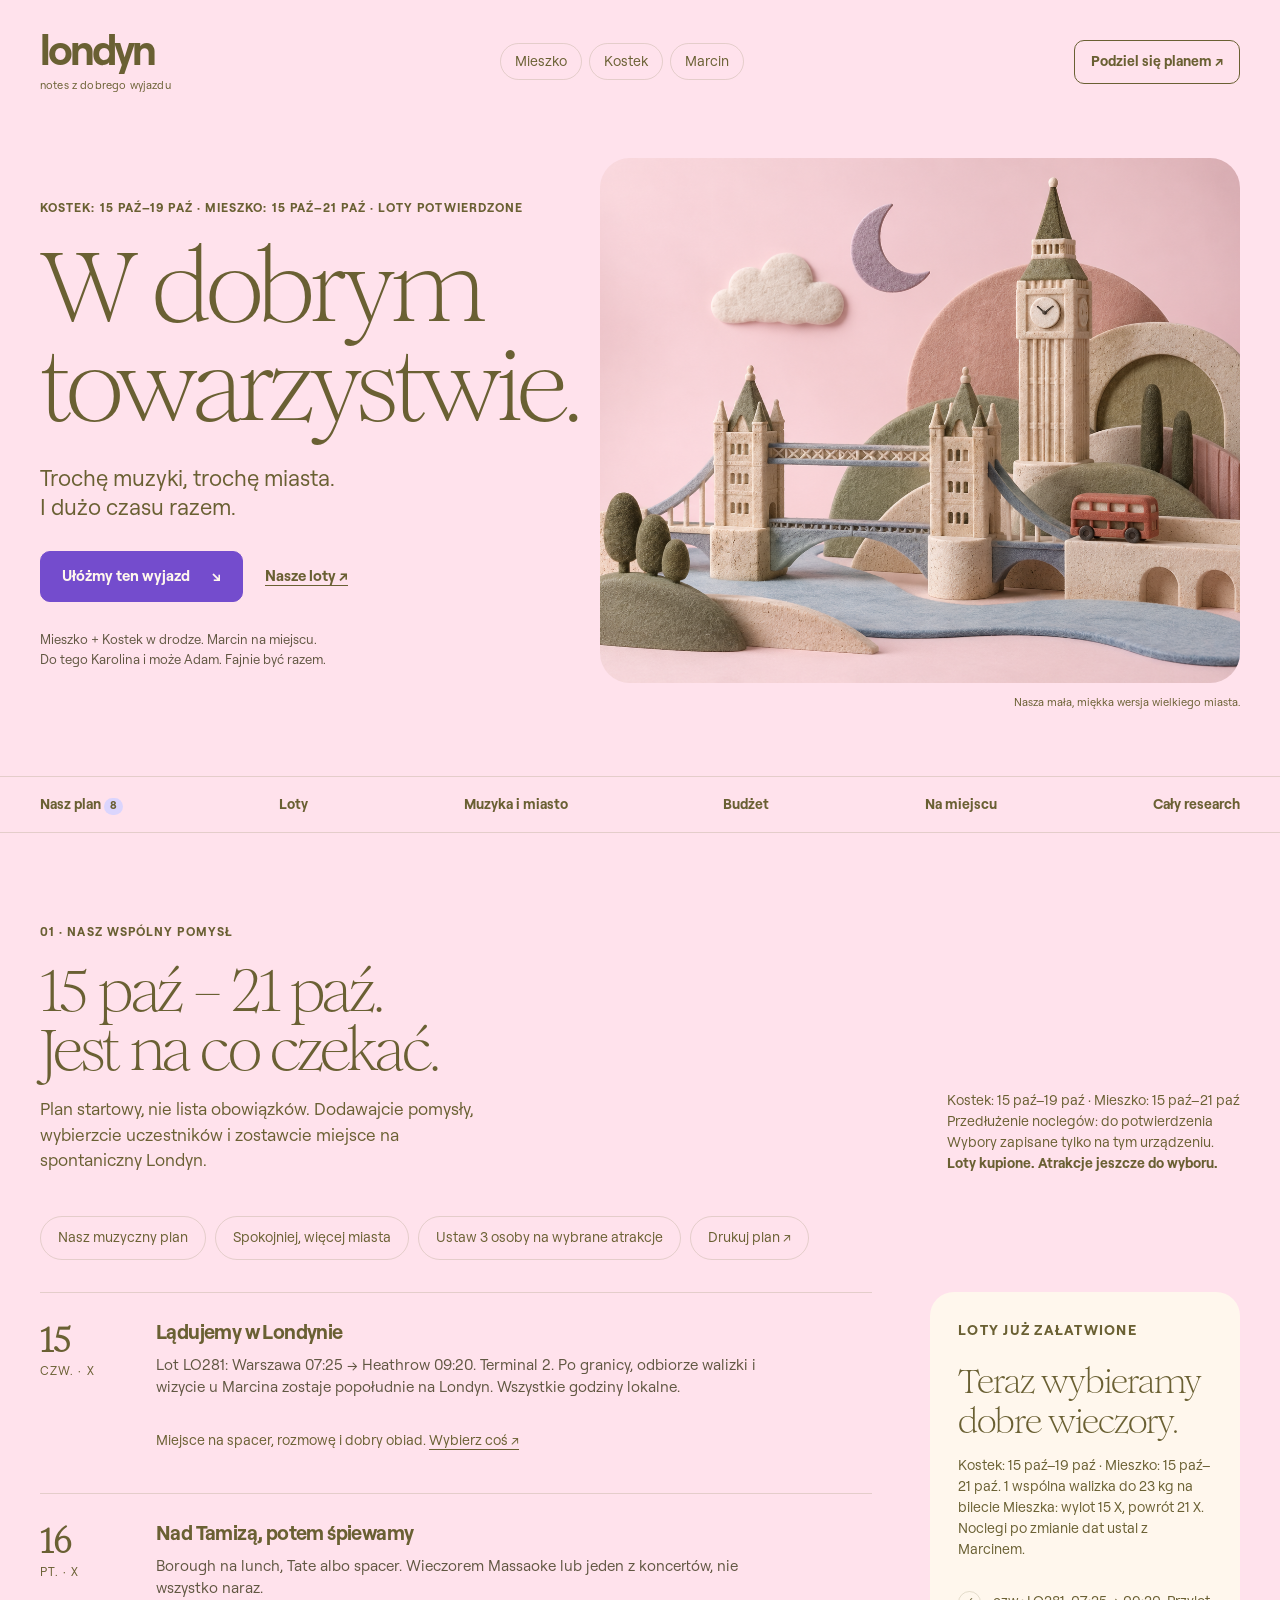
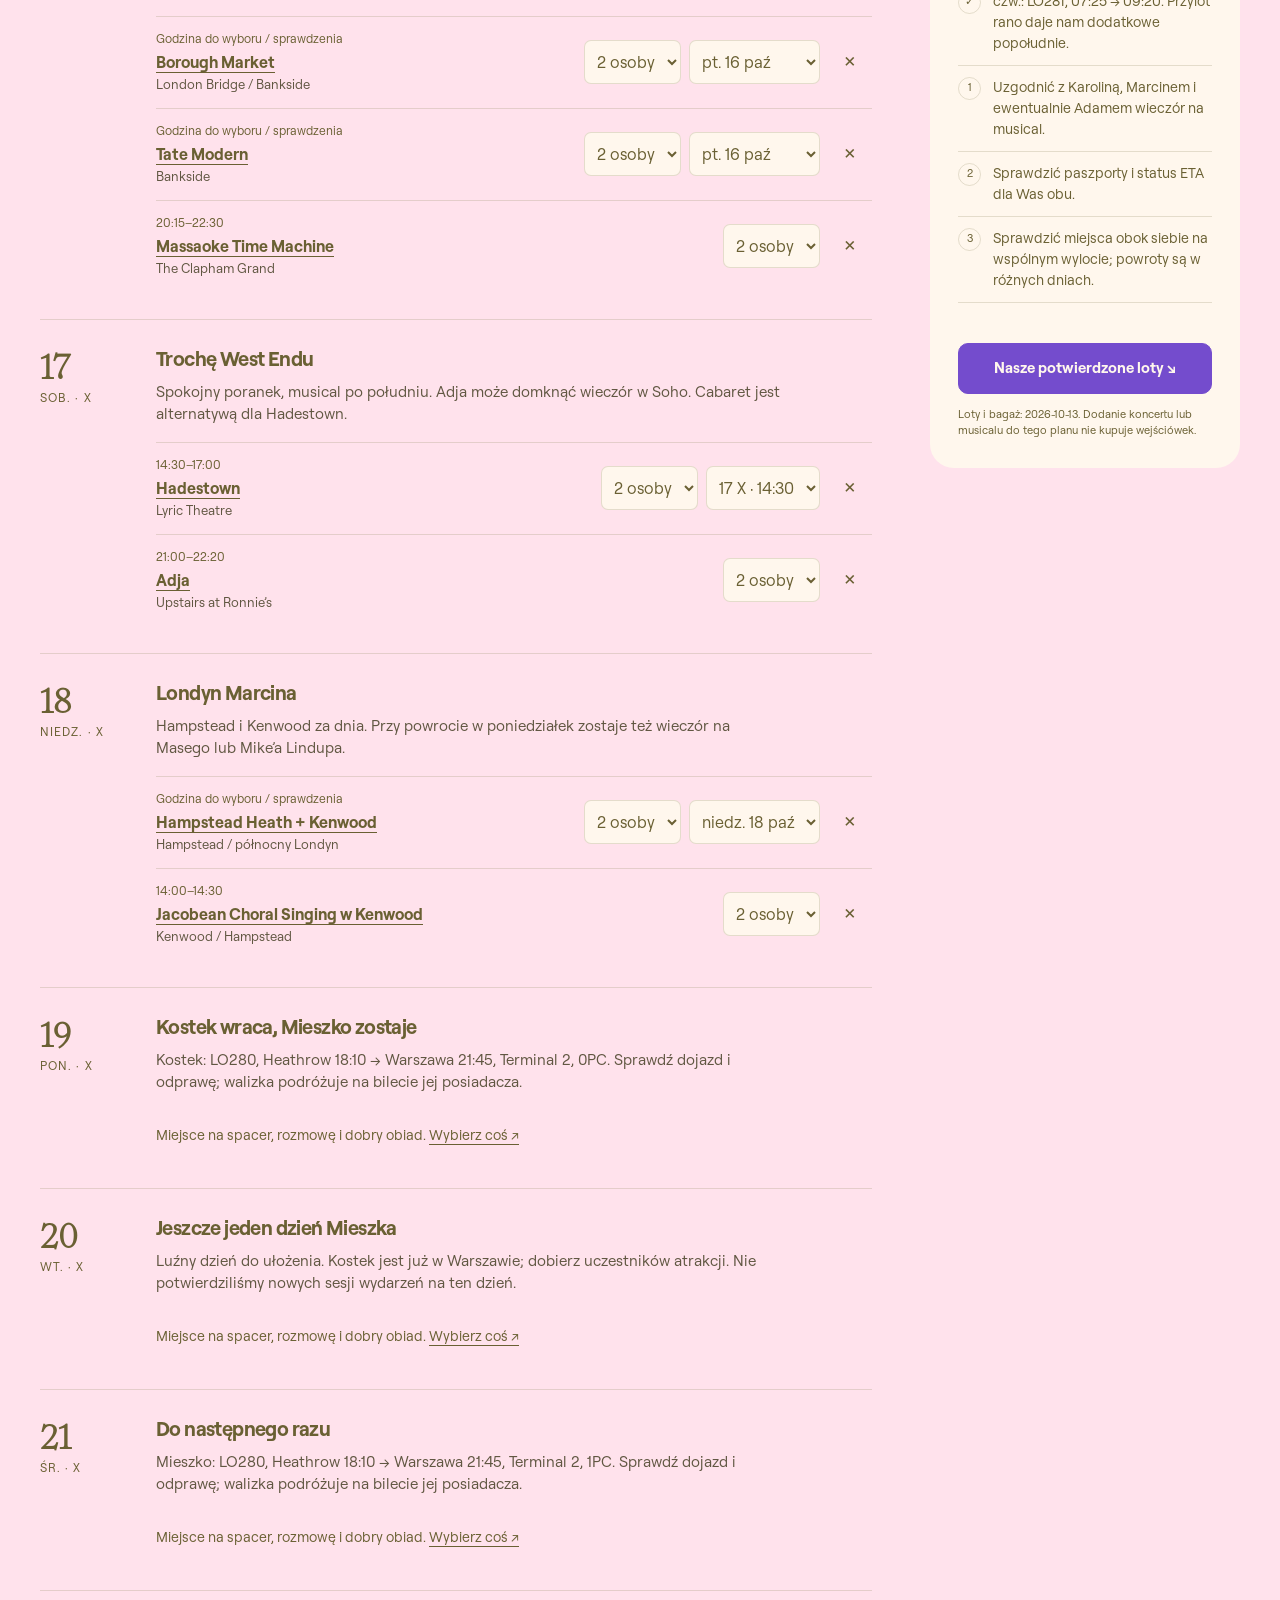
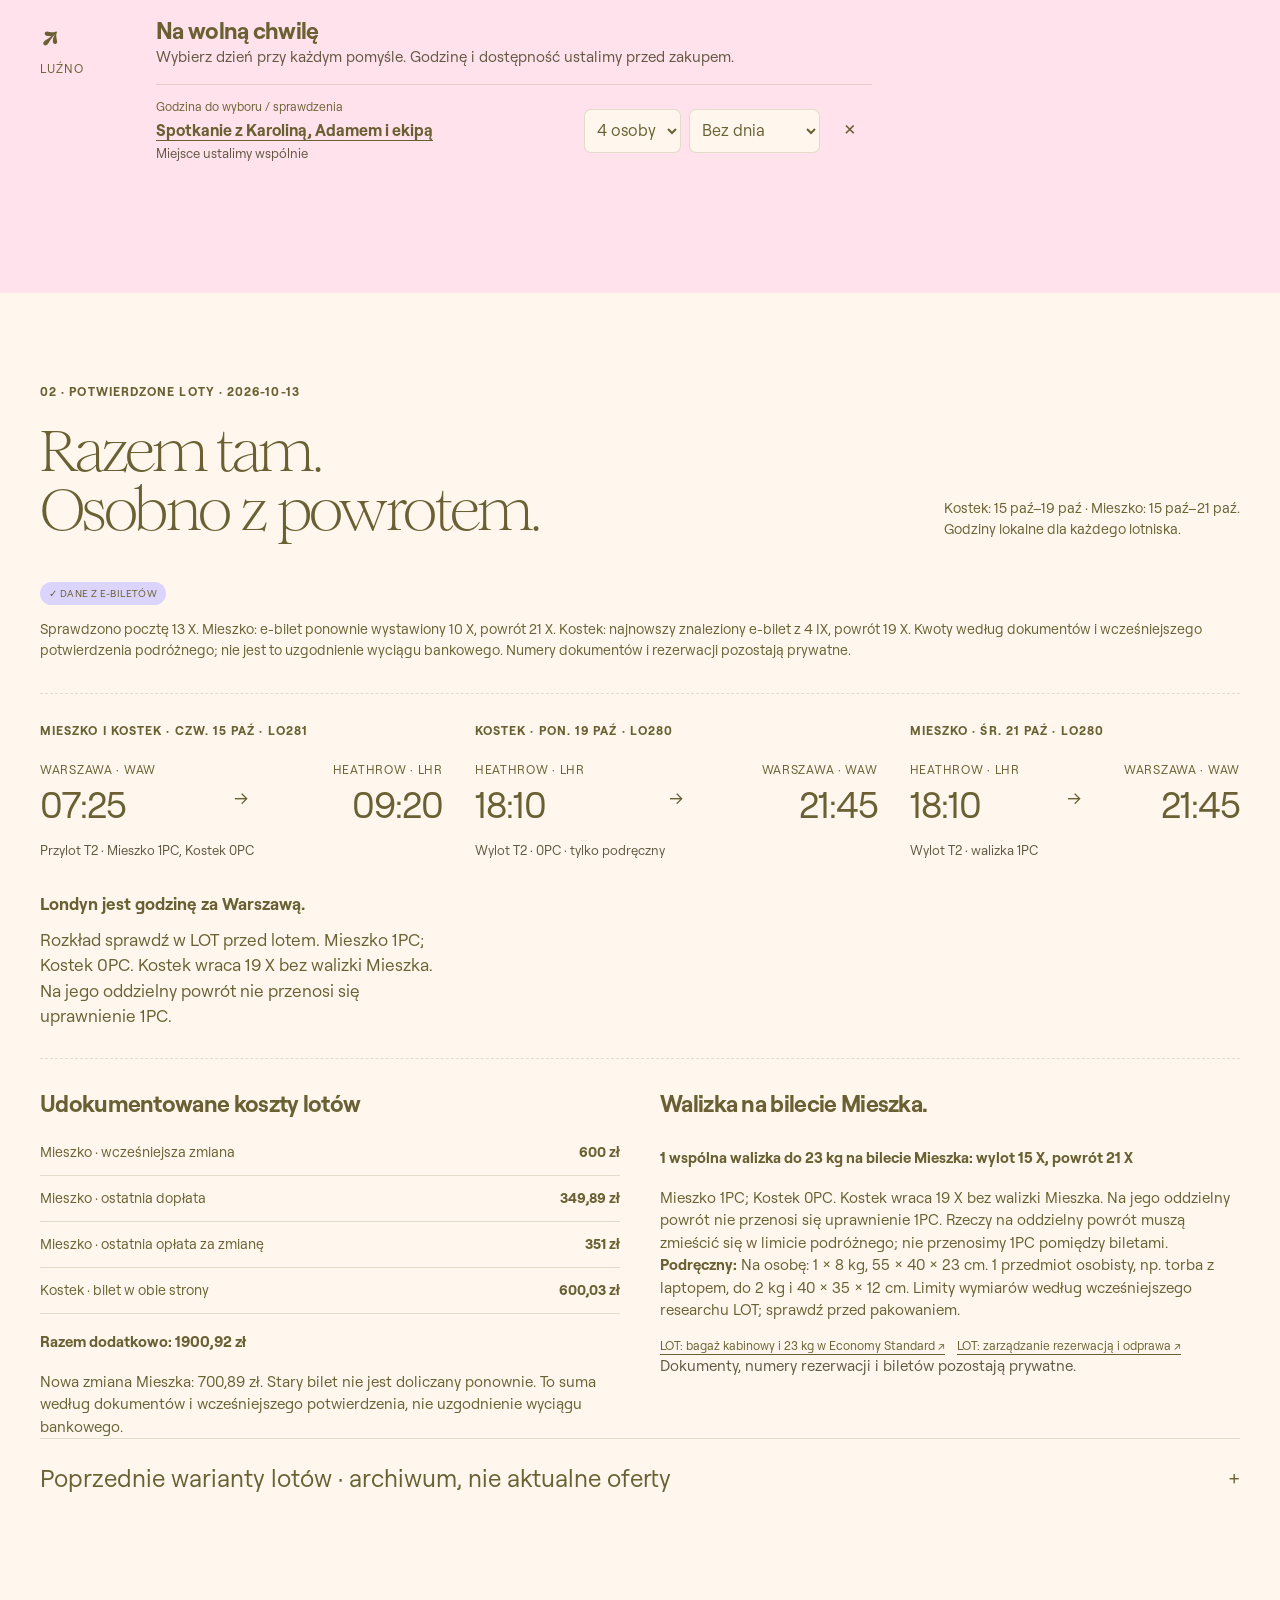
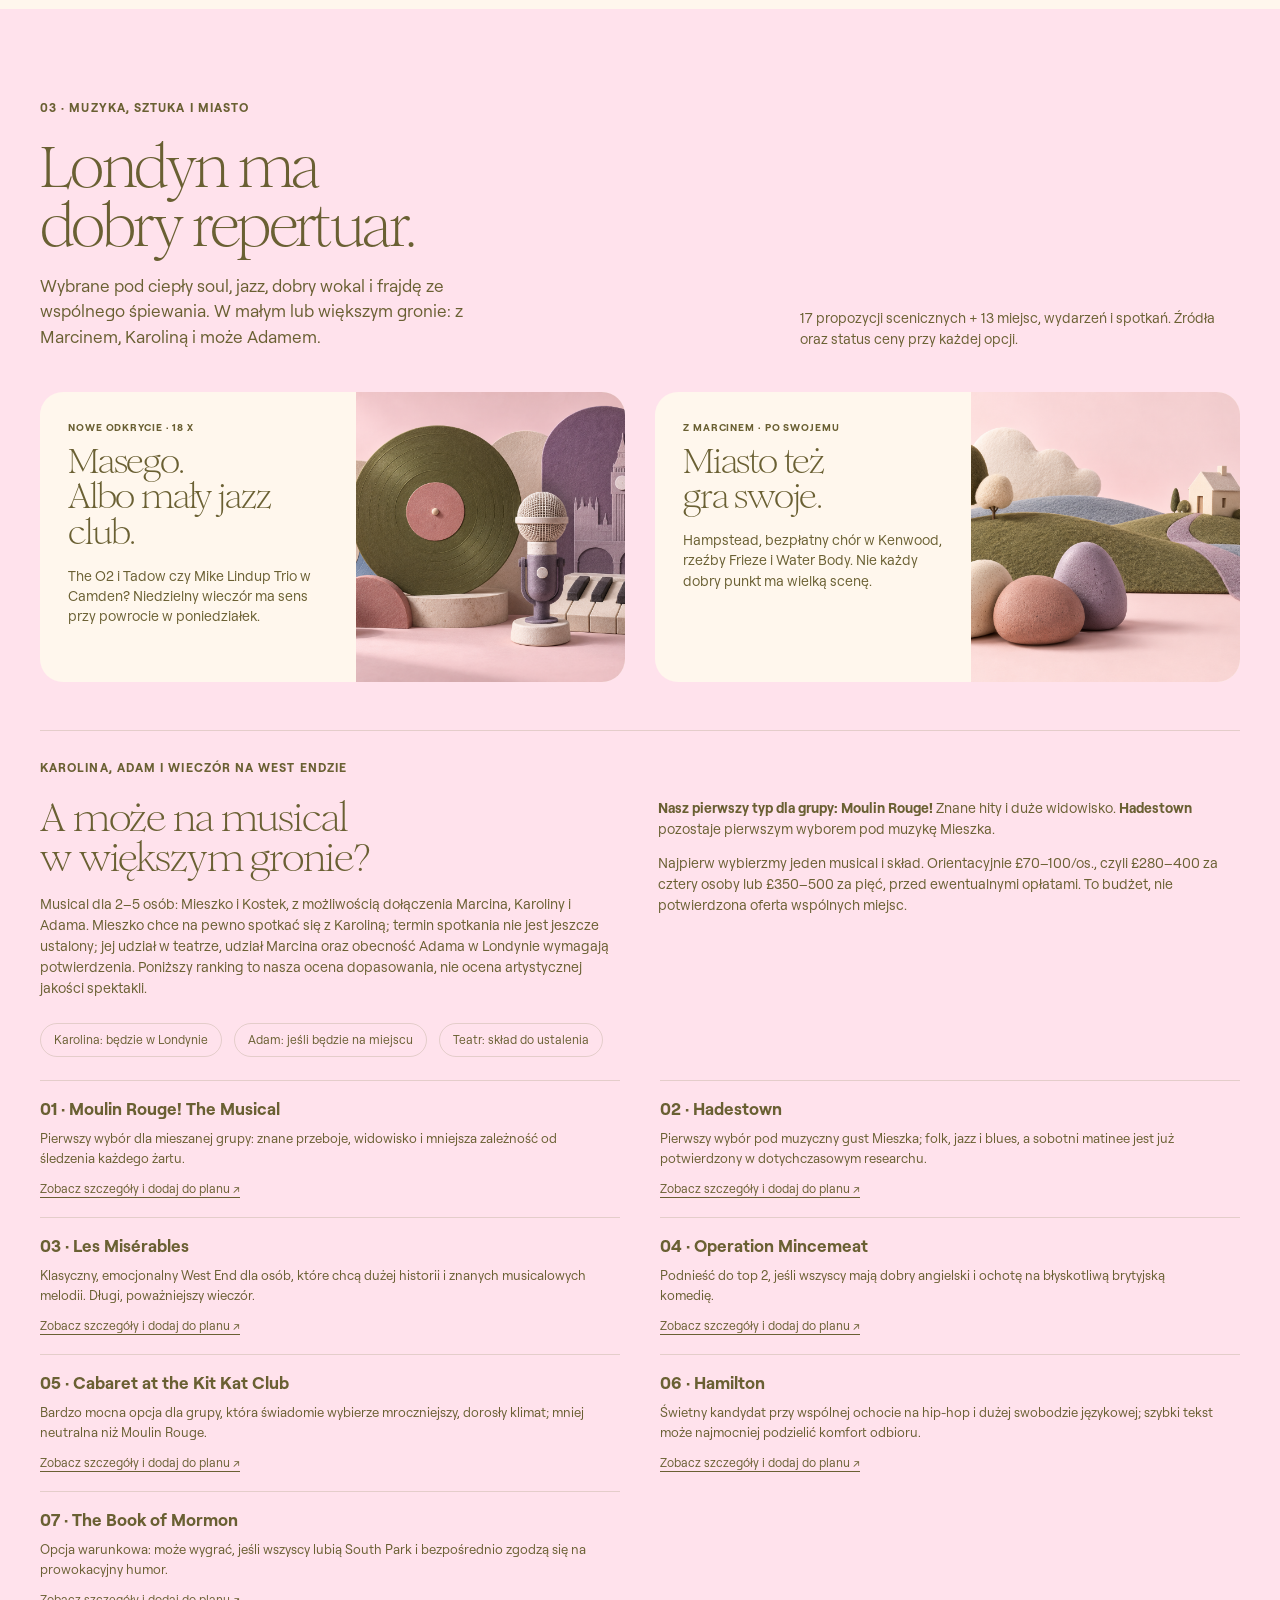
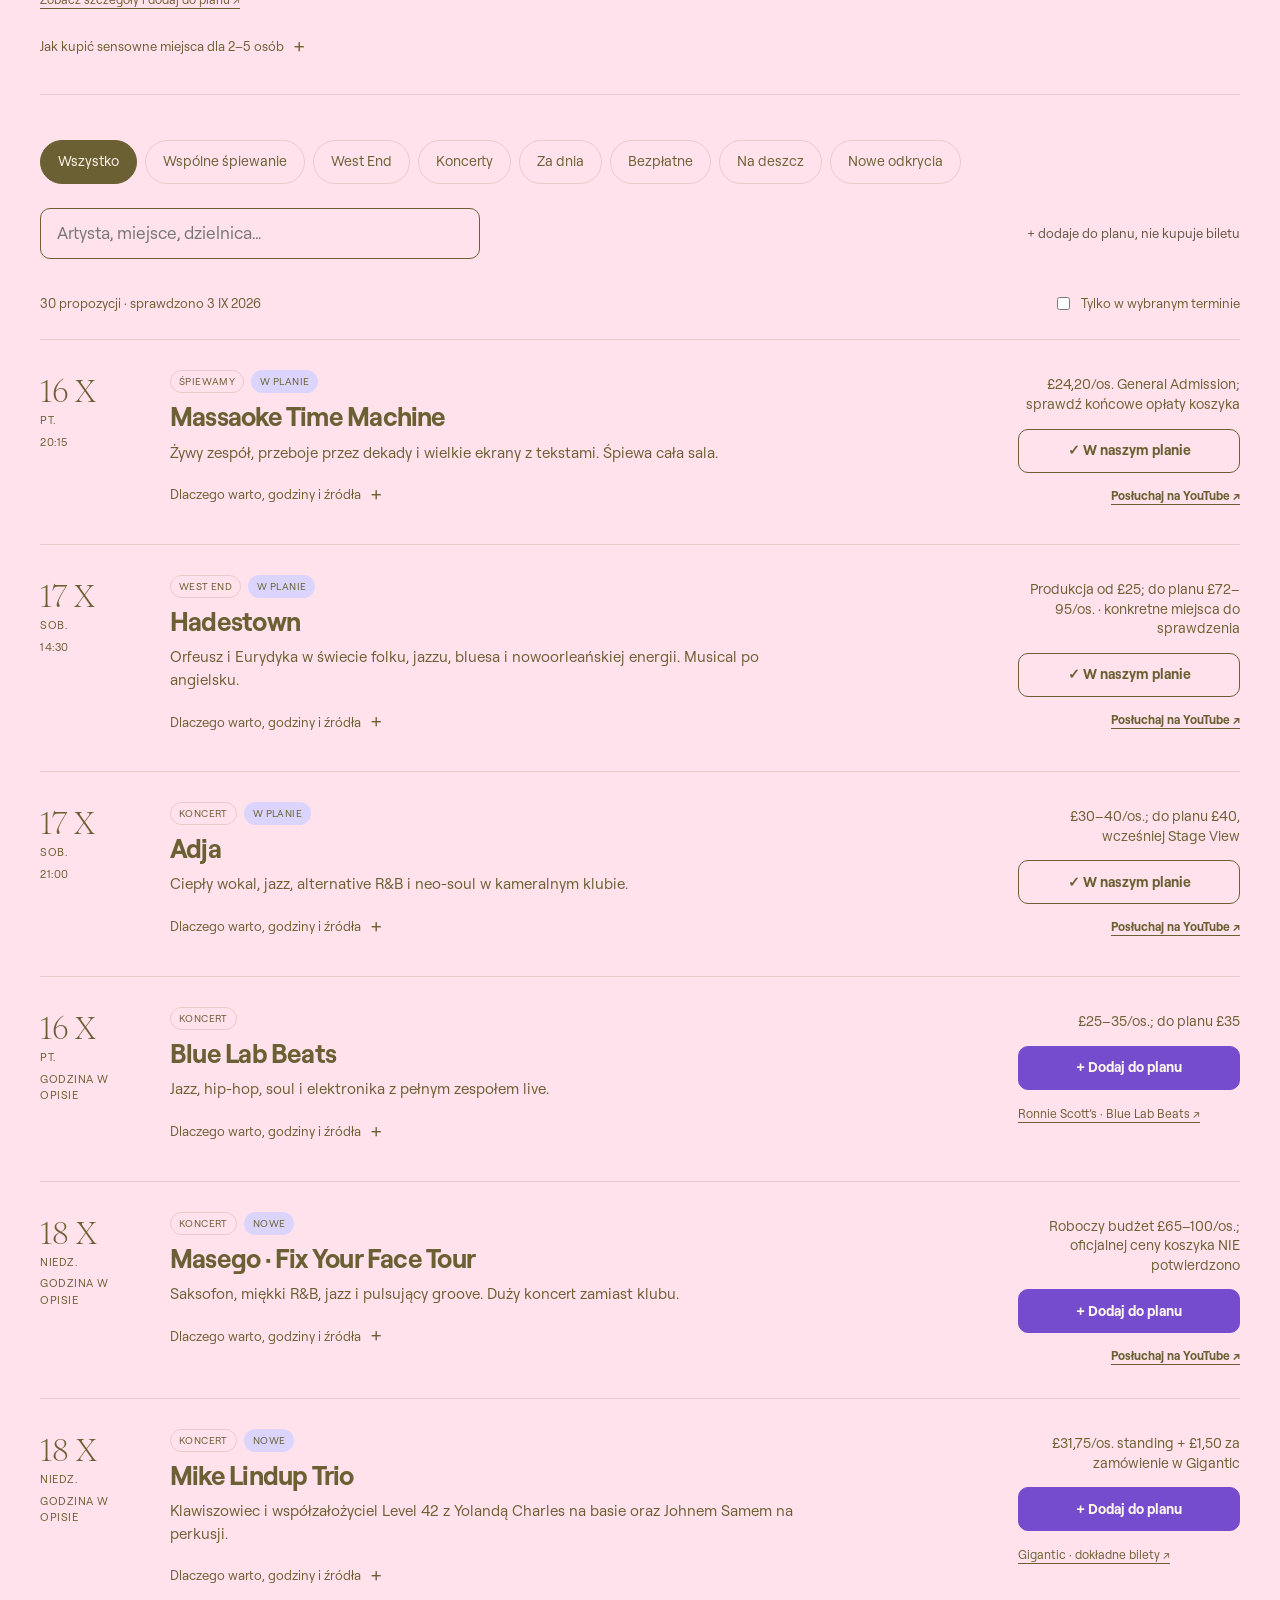
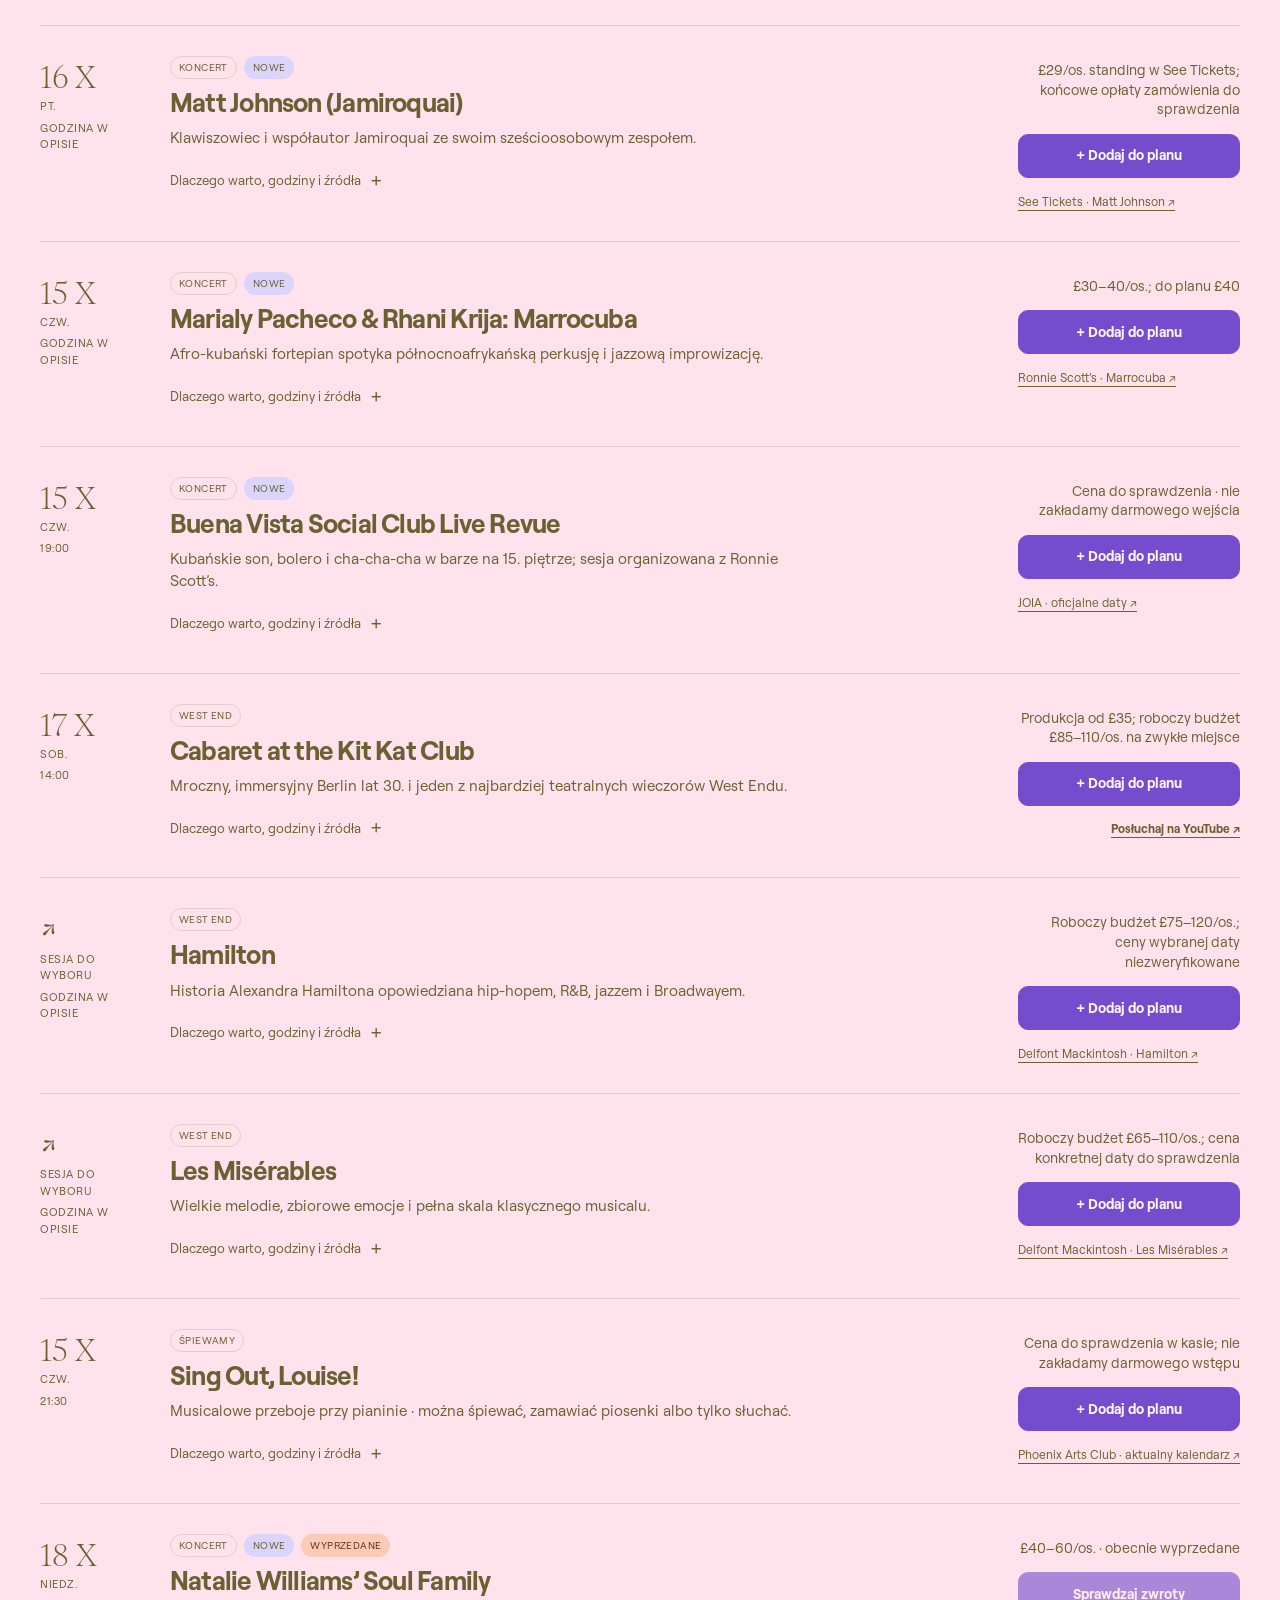
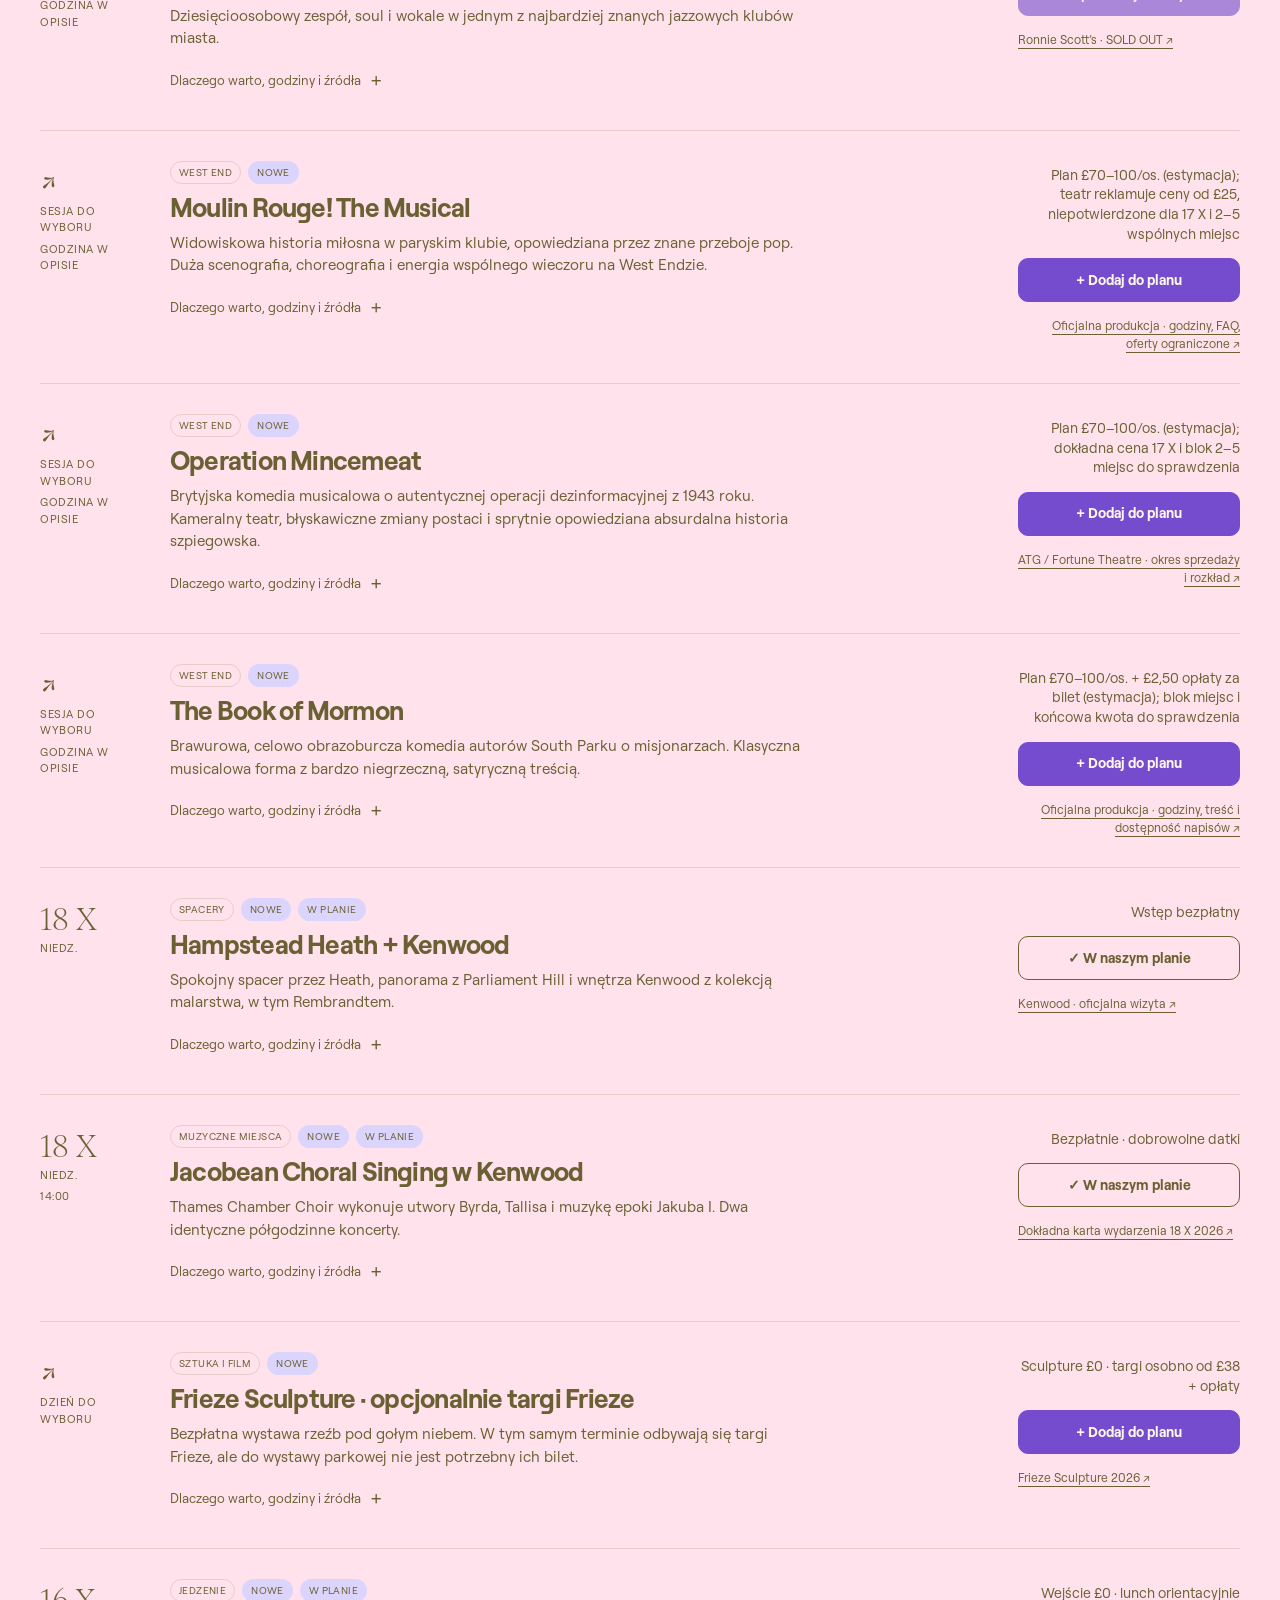
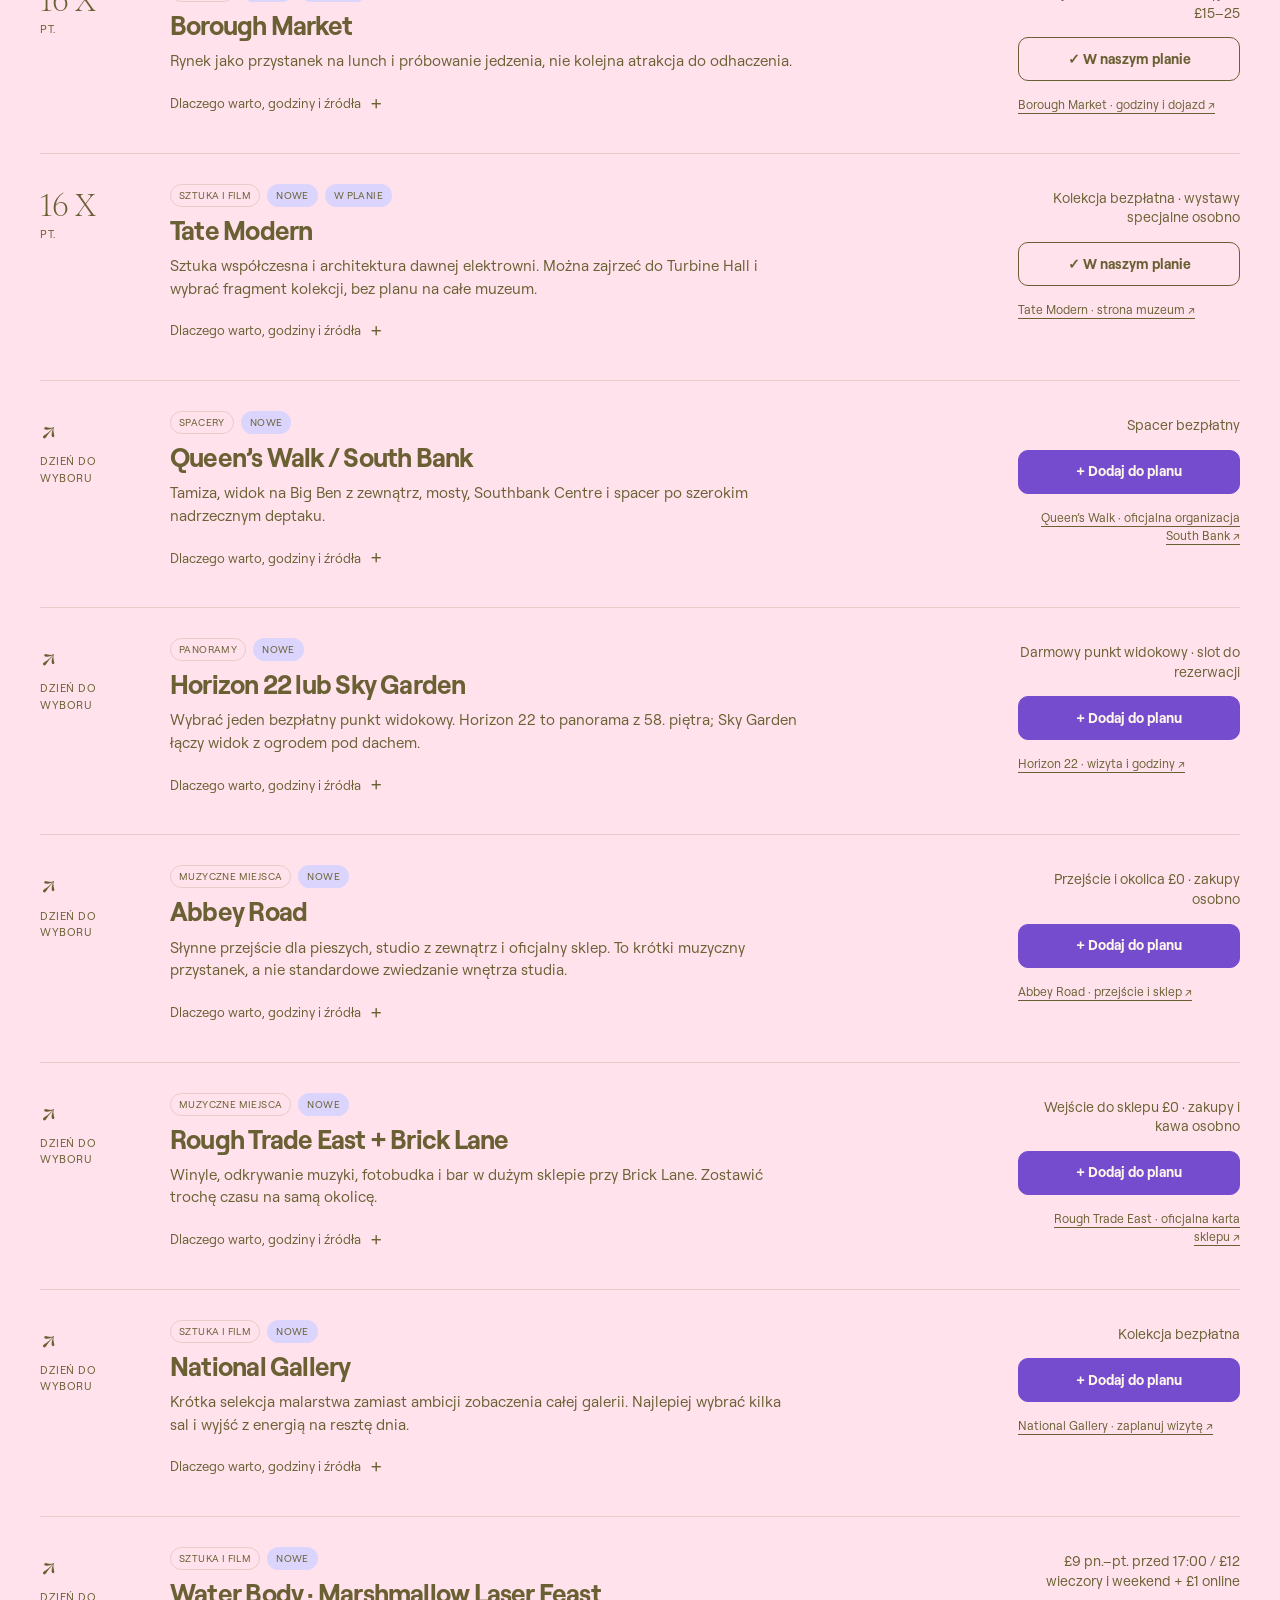
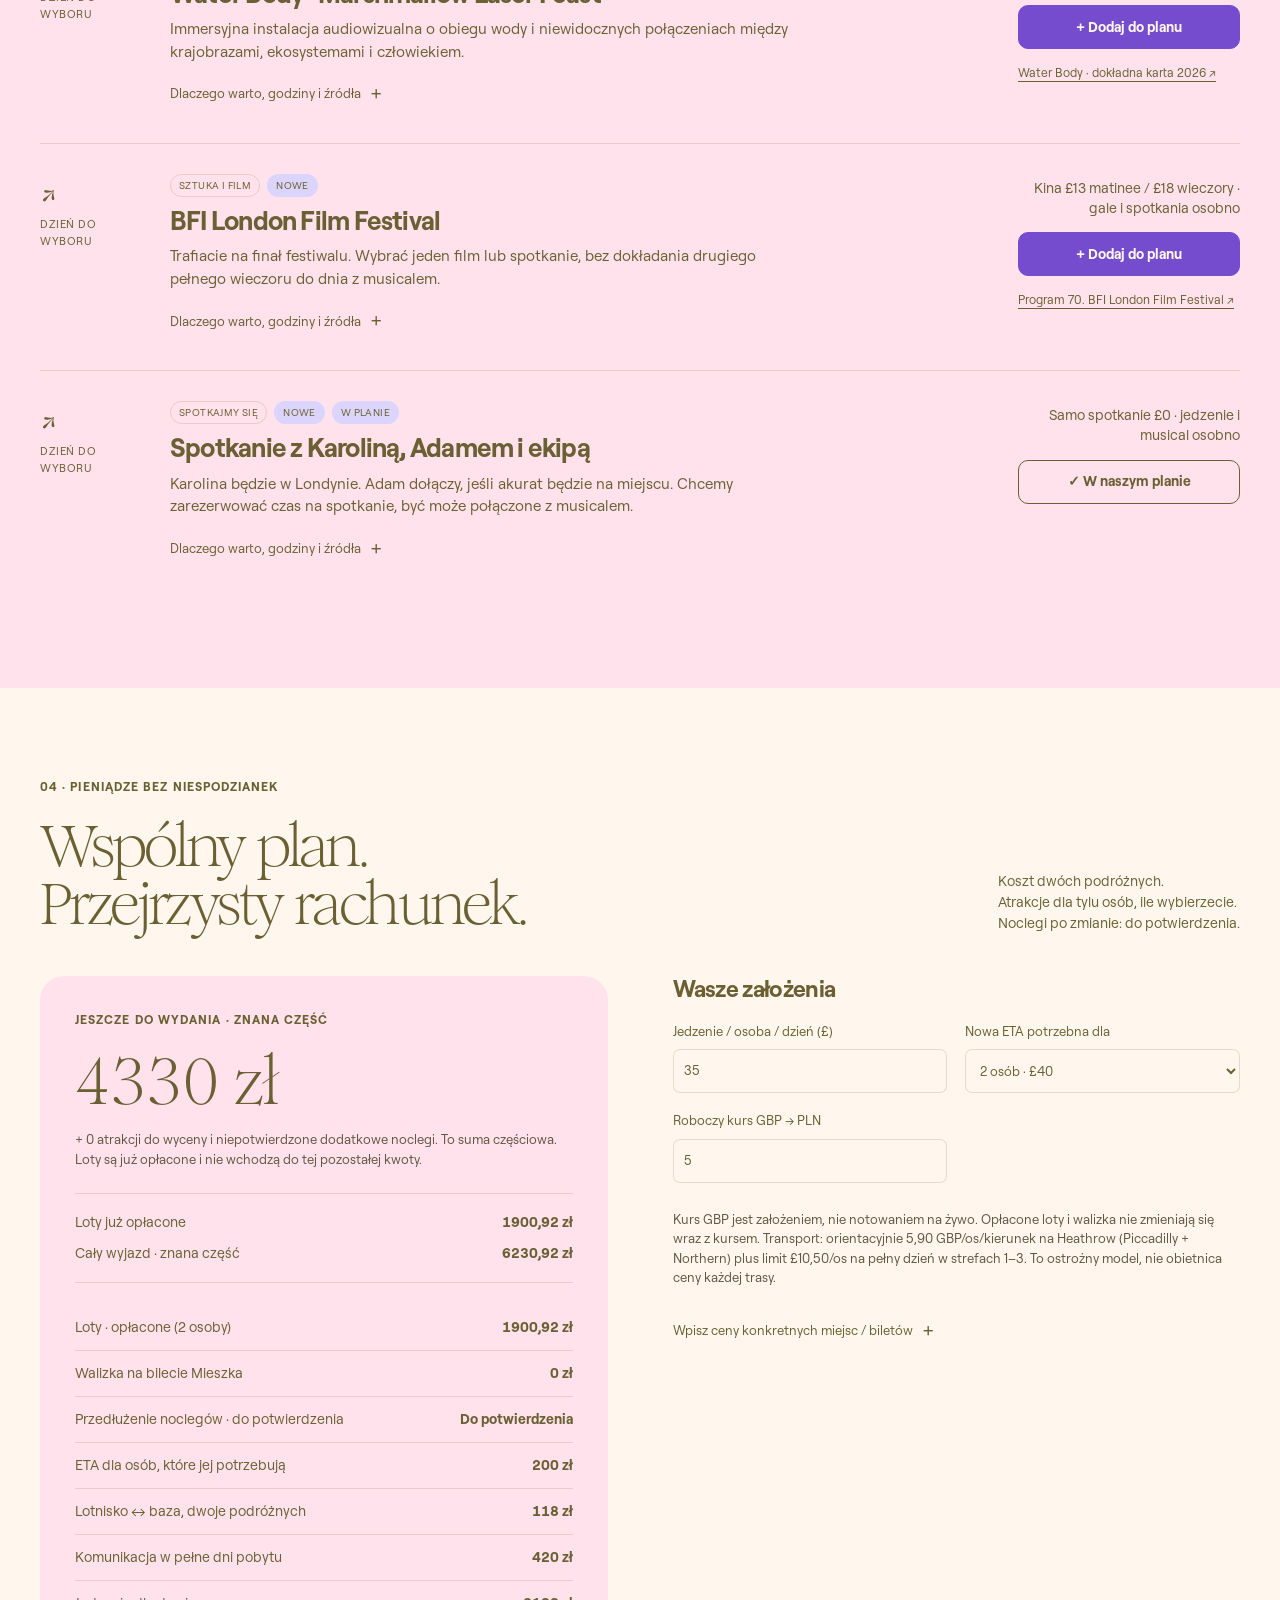
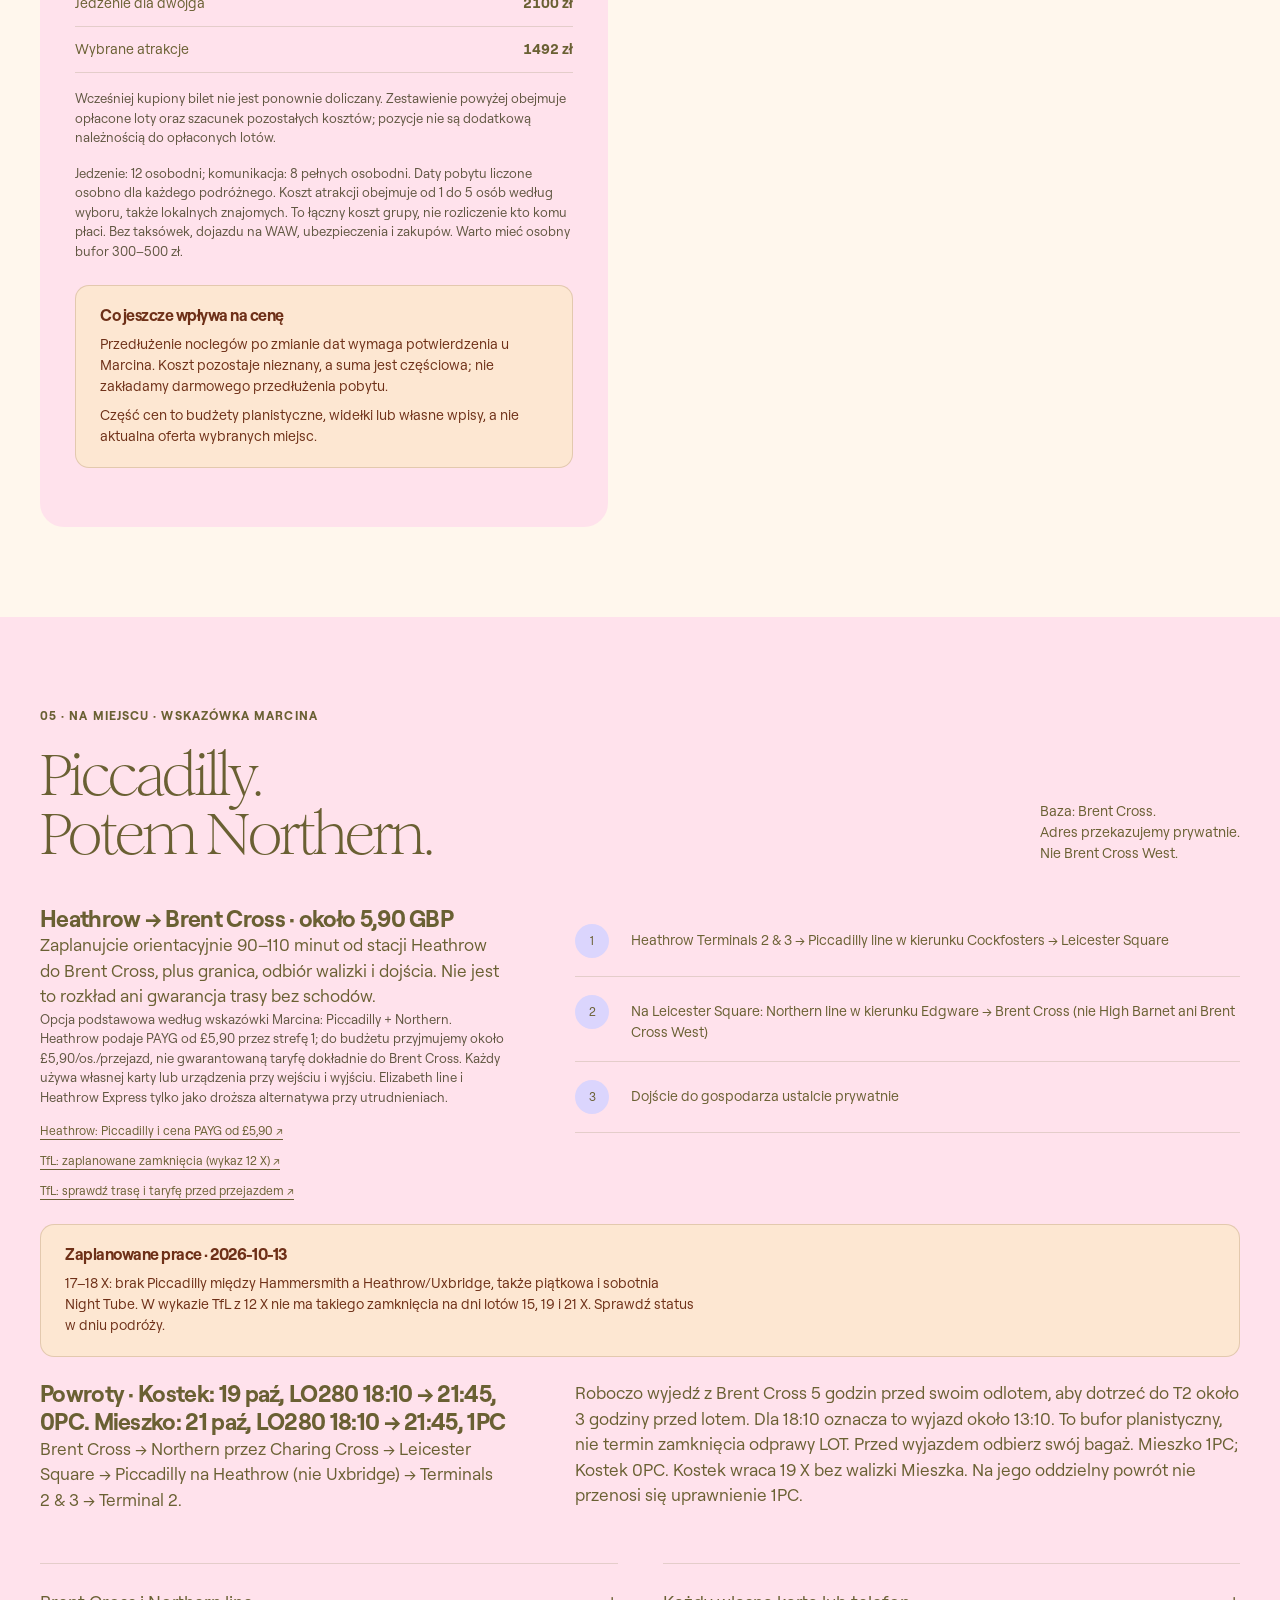
==== commit bda8afed: "fix(trip): refresh flights and serve offline app data" ====
--- a/index.html
+++ b/index.html
@@ -10,19 +10,19 @@
 <link rel="icon" href="assets/favicon.svg" type="image/svg+xml">
 <link rel="preload" href="assets/Romie-Regular.woff2" as="font" type="font/woff2" crossorigin>
 <link rel="preload" href="assets/Roobert-Regular.woff2" as="font" type="font/woff2" crossorigin>
-<link rel="stylesheet" href="style.css?v=20260906">
+<link rel="stylesheet" href="style.css?v=20261013">
 </head>
 <body>
 <a href="#main" class="skip">Przejdź do treści</a>
 <header class="masthead wrap"><a class="wordmark" href="#">londyn<span>notes z dobrego wyjazdu</span></a><div class="people"><span>Mieszko</span><span>Kostek</span><span>Marcin</span></div><button class="button outline small" data-action="share">Podziel się planem ↗</button></header>
 <main id="main">
-<section class="hero wrap" aria-labelledby="hero-title"><div class="hero-copy"><p class="eyebrow">15–19 PAŹDZIERNIKA 2026 · LOTY POTWIERDZONE</p><h1 id="hero-title">W dobrym<br>towarzystwie.</h1><p class="hero-description">Trochę muzyki, trochę miasta.<br>I dużo czasu razem.</p><div class="hero-actions"><a class="button" href="#plan">Ułóżmy ten wyjazd <span>↘</span></a><a class="text-link" href="#loty">Nasze loty ↗</a></div><p class="hero-foot">Mieszko + Kostek w drodze. Marcin na miejscu.<br>Do tego Karolina i może Adam. Fajnie być razem.</p></div><figure class="hero-art"><img src="assets/london-felt-hero.png" alt="Filcowa kompozycja Londynu: Big Ben, Tower Bridge, autobus i miękkie chmury" width="1536" height="1024" fetchpriority="high"><figcaption>Nasza mała, miękka wersja wielkiego miasta.</figcaption></figure></section>
+<section class="hero wrap" aria-labelledby="hero-title"><div class="hero-copy"><p class="eyebrow">15–21 PAŹDZIERNIKA 2026 · LOTY POTWIERDZONE</p><h1 id="hero-title">W dobrym<br>towarzystwie.</h1><p class="hero-description">Trochę muzyki, trochę miasta.<br>I dużo czasu razem.</p><div class="hero-actions"><a class="button" href="#plan">Ułóżmy ten wyjazd <span>↘</span></a><a class="text-link" href="#loty">Nasze loty ↗</a></div><p class="hero-foot">Mieszko + Kostek w drodze. Marcin na miejscu.<br>Do tego Karolina i może Adam. Fajnie być razem.</p></div><figure class="hero-art"><img src="assets/london-felt-hero.png" alt="Filcowa kompozycja Londynu: Big Ben, Tower Bridge, autobus i miękkie chmury" width="1536" height="1024" fetchpriority="high"><figcaption>Nasza mała, miękka wersja wielkiego miasta.</figcaption></figure></section>
 <nav class="section-nav" aria-label="Przewodnik"><div class="wrap nav-inner"><a href="#plan">Nasz plan <span id="nav-count"></span></a><a href="#loty">Loty</a><a href="#odkrywaj">Muzyka i miasto</a><a href="#budzet">Budżet</a><a href="#praktycznie">Na miejscu</a><a href="#archiwum">Cały research</a></div></nav>
 <div id="app"><p class="loading wrap">Otwieramy nasz londyński notes…</p></div>
 </main>
-<footer class="footer wrap"><p class="footer-title">Nie trzeba zobaczyć wszystkiego.<br>Trzeba mieć do czego wrócić.</p><div class="footer-bottom"><p>Przygotowane dla Mieszka, Kostka, Marcina i londyńskich przyjaciół.<br>Loty potwierdzone: 4 IX 2026. Research atrakcji: 3 IX 2026.<br>Loty kupione; wejściówki i program jeszcze do ustalenia.</p><p>Wizualnie w rodzinie <a href="https://chmurnik.cloud" target="_blank" rel="noopener noreferrer">CHMURNIKA ↗</a>.<br>Nowe filcowe ilustracje wygenerowane specjalnie do tego przewodnika.</p></div><details><summary>O stronie, danych i udostępnianiu</summary><p>Publiczna strona GitHub Pages, bez logowania, reklam i analityki. Nie zawiera adresu gospodarza ani numerów rezerwacji i biletów. Wybory zapisują się lokalnie. Udostępniony link jest kopią wyborów i wpisanych kwot, nie wspólnym dokumentem aktualizowanym na żywo. Nie wpisuj danych osobowych. Nie traktuj planu jako rezerwacji ani aktualnej oferty sprzedaży.</p><p>Fonty i kierunek wizualny pochodzą z własnego projektu CHMURNIK. Ilustracje są stylizacją, nie mapą ani dokumentacją miejsc.</p></details></footer>
+<footer class="footer wrap"><p class="footer-title">Nie trzeba zobaczyć wszystkiego.<br>Trzeba mieć do czego wrócić.</p><div class="footer-bottom"><p>Przygotowane dla Mieszka, Kostka, Marcina i londyńskich przyjaciół.<br>Loty i dojazd sprawdzone: 13 X 2026. Mieszko wraca 21 X, Kostek 19 X. Research atrakcji: 3 IX 2026.<br>Loty kupione; wejściówki i program jeszcze do ustalenia.</p><p>Wizualnie w rodzinie <a href="https://chmurnik.cloud" target="_blank" rel="noopener noreferrer">CHMURNIKA ↗</a>.<br>Nowe filcowe ilustracje wygenerowane specjalnie do tego przewodnika.</p></div><details><summary>O stronie, danych i udostępnianiu</summary><p>Publiczna strona GitHub Pages, bez logowania, reklam i analityki. Nie zawiera adresu gospodarza ani numerów rezerwacji i biletów. Wybory zapisują się lokalnie. Udostępniony link jest kopią wyborów i wpisanych kwot, nie wspólnym dokumentem aktualizowanym na żywo. Nie wpisuj danych osobowych. Nie traktuj planu jako rezerwacji ani aktualnej oferty sprzedaży.</p><p>Fonty i kierunek wizualny pochodzą z własnego projektu CHMURNIK. Ilustracje są stylizacją, nie mapą ani dokumentacją miejsc.</p></details></footer>
 <div id="toast" class="toast" role="status" aria-live="polite"></div>
 <dialog id="share-dialog"><form method="dialog"><button class="dialog-close" aria-label="Zamknij">×</button></form><h2>Ten sam pomysł,<br>cała ekipa.</h2><p>Wyślij ten link Kostkowi, Marcinowi i reszcie ekipy. Otworzą kopię Twoich wyborów i kwot. Późniejsze zmiany nie synchronizują się automatycznie.</p><label for="share-url">Link do tej wersji planu</label><textarea id="share-url" rows="3" readonly></textarea><button class="button" data-action="copy-share">Kopiuj link</button><p class="muted">Strona jest publiczna. W linku nie ma adresów ani danych dokumentów.</p></dialog>
-<script type="module" src="app.mjs?v=20260906"></script>
+<script type="module" src="app.mjs?v=20261013"></script>
 <noscript><p class="wrap">Włącz JavaScript, aby korzystać z planera. Pełne dane można przeczytać w <a href="data/events.json">pliku wydarzeń</a> i <a href="data/places.json">pliku atrakcji</a>.</p></noscript>
 </body></html>
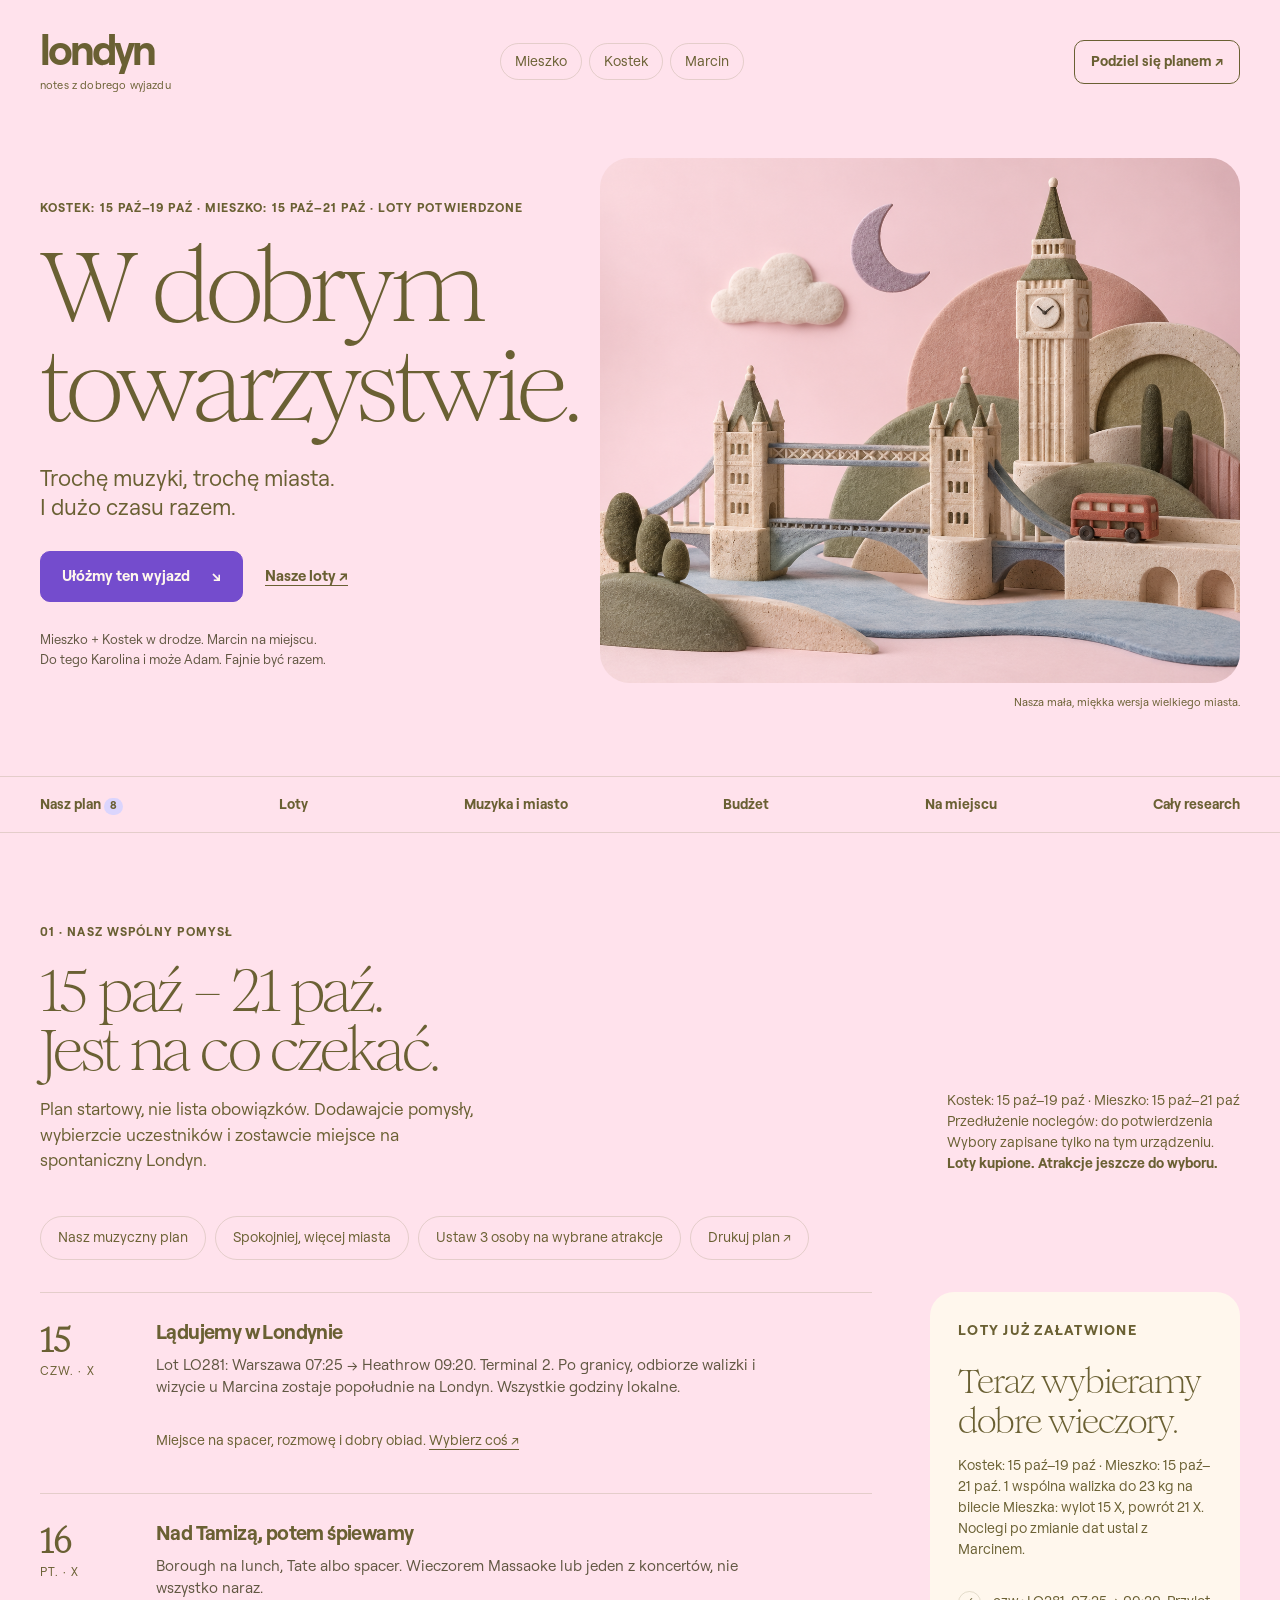
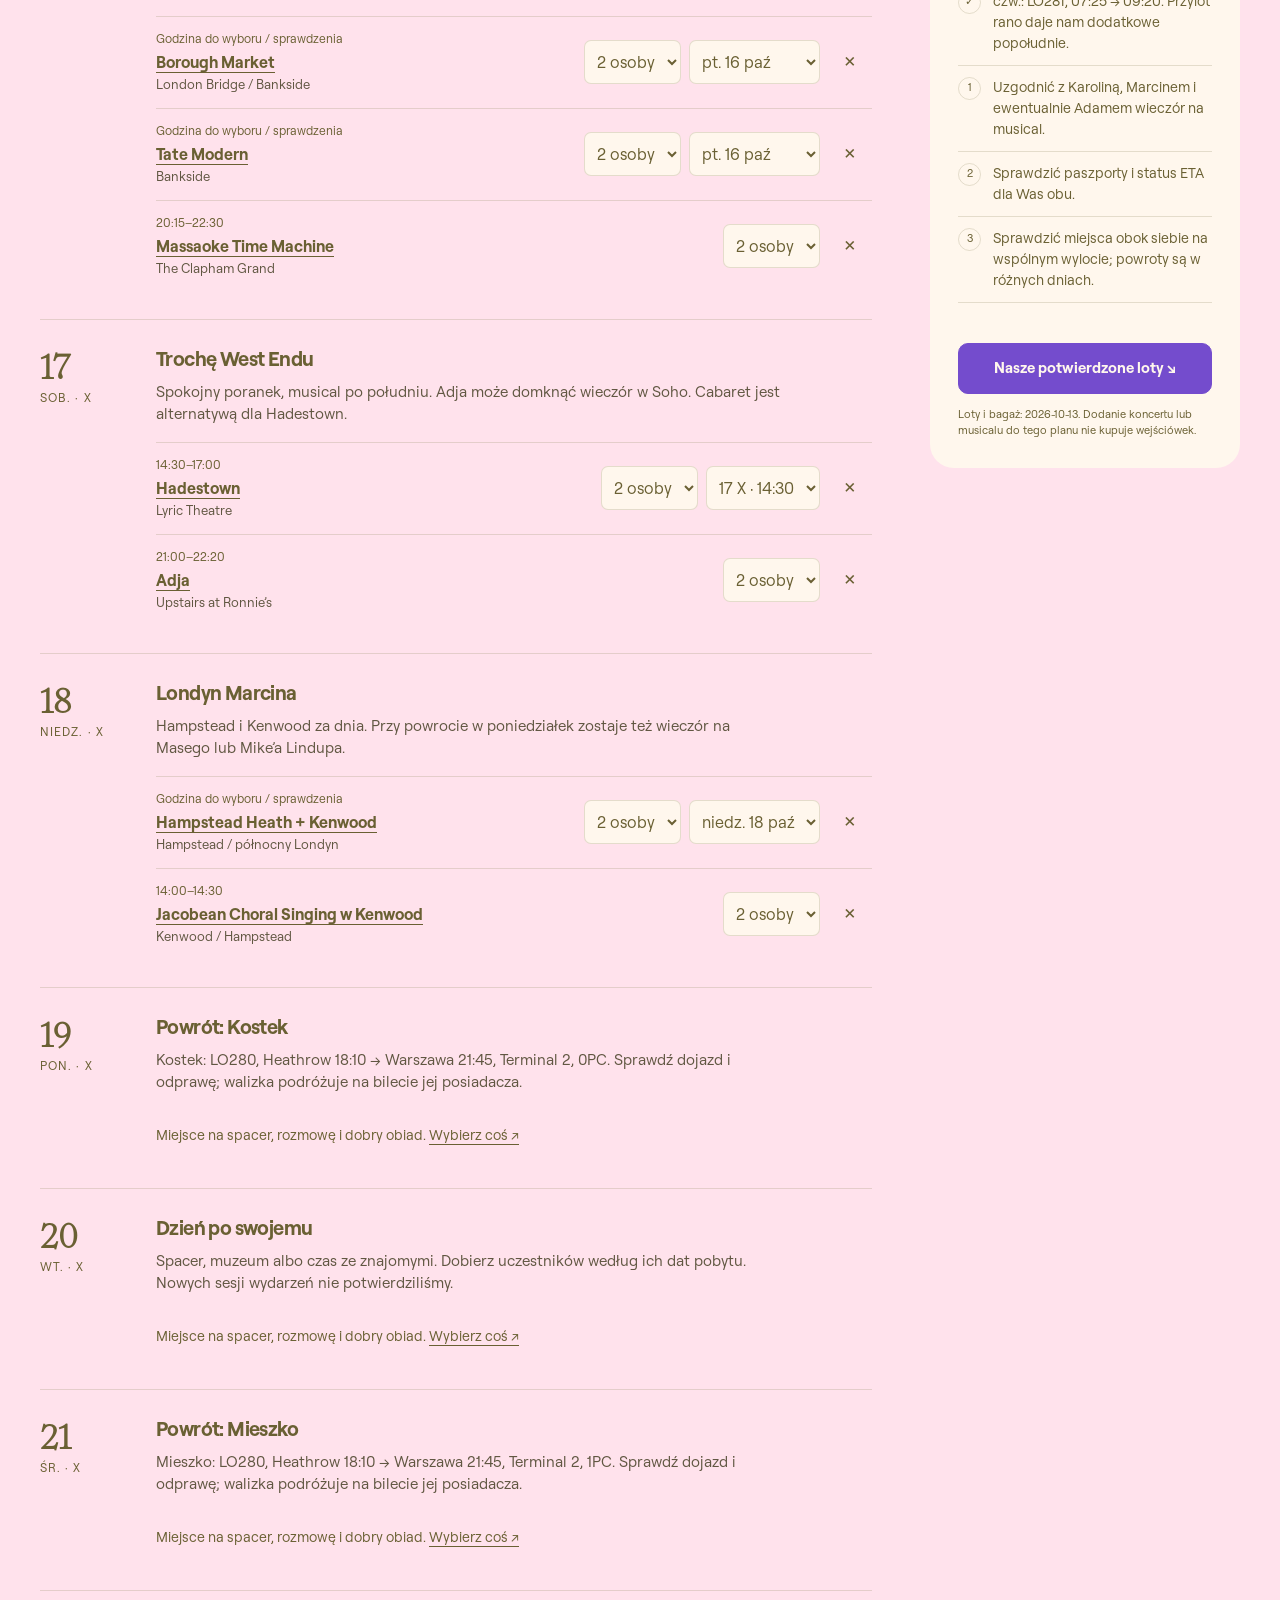
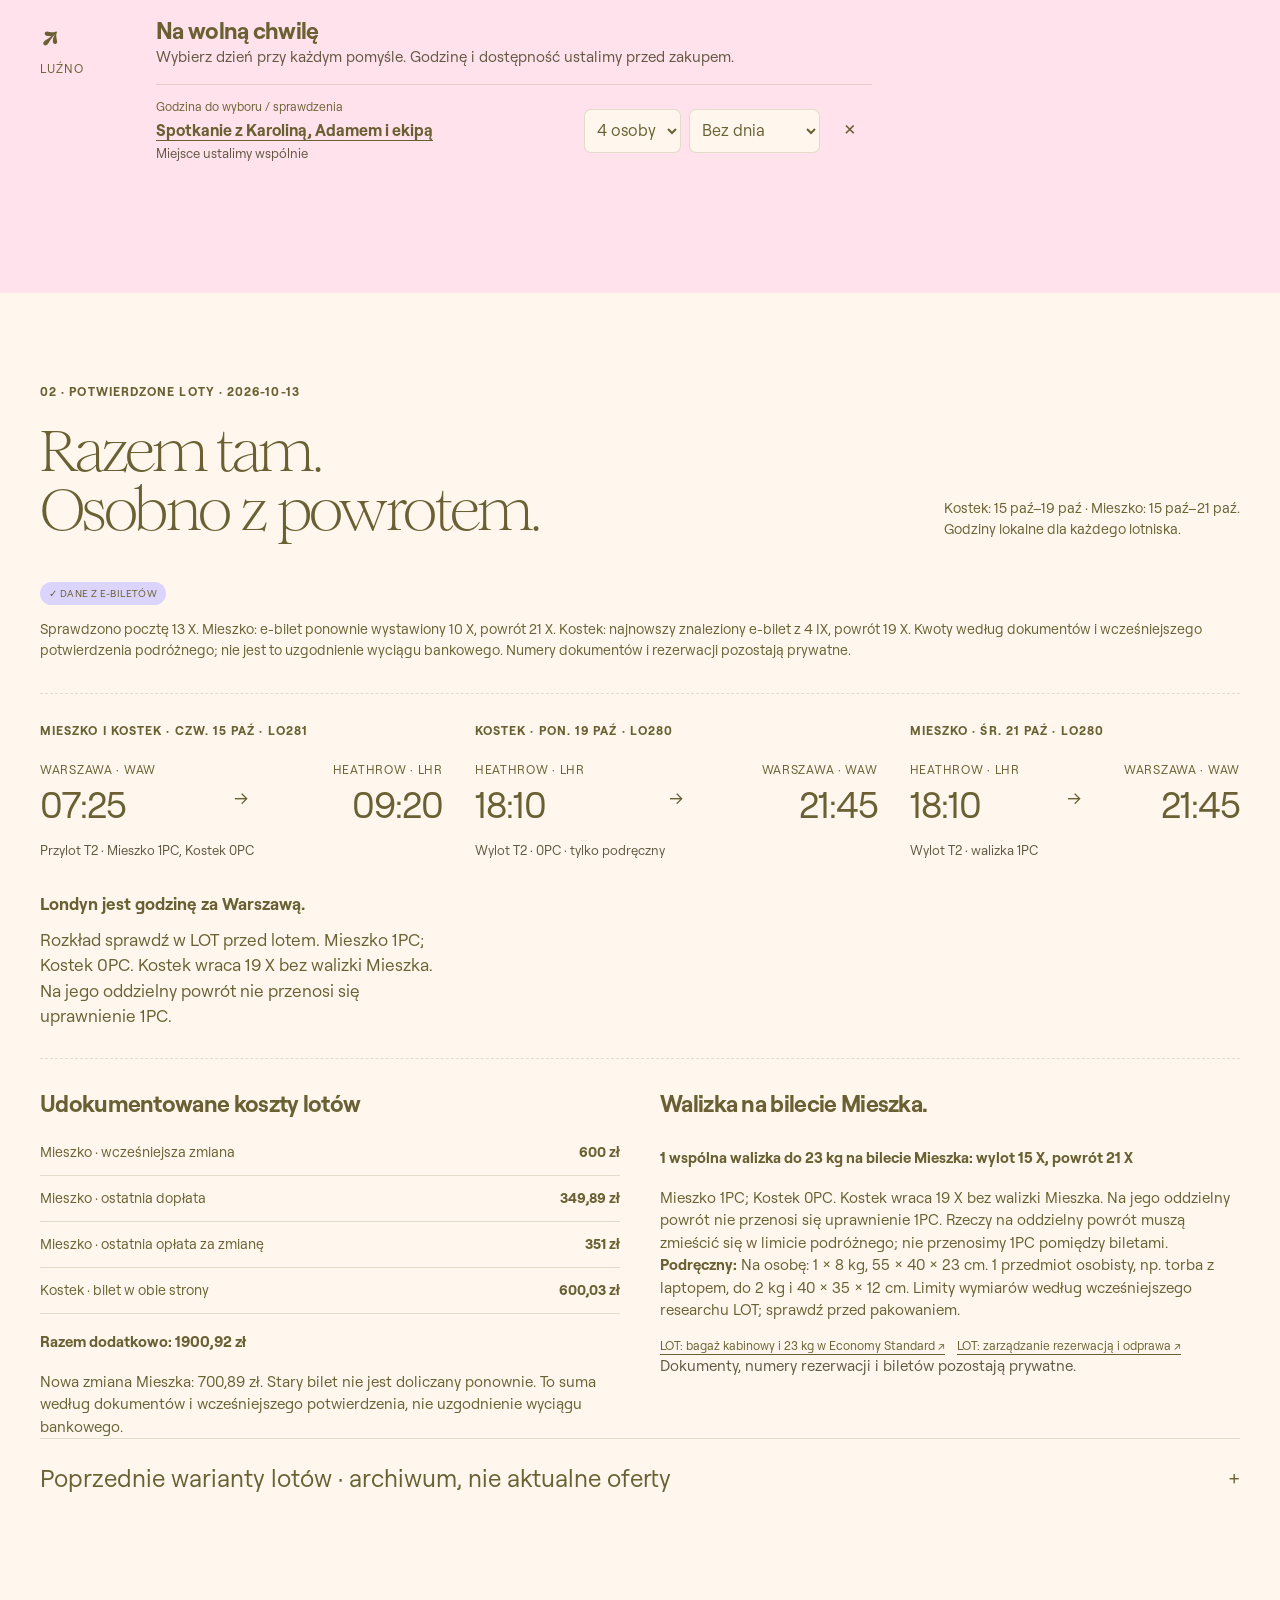
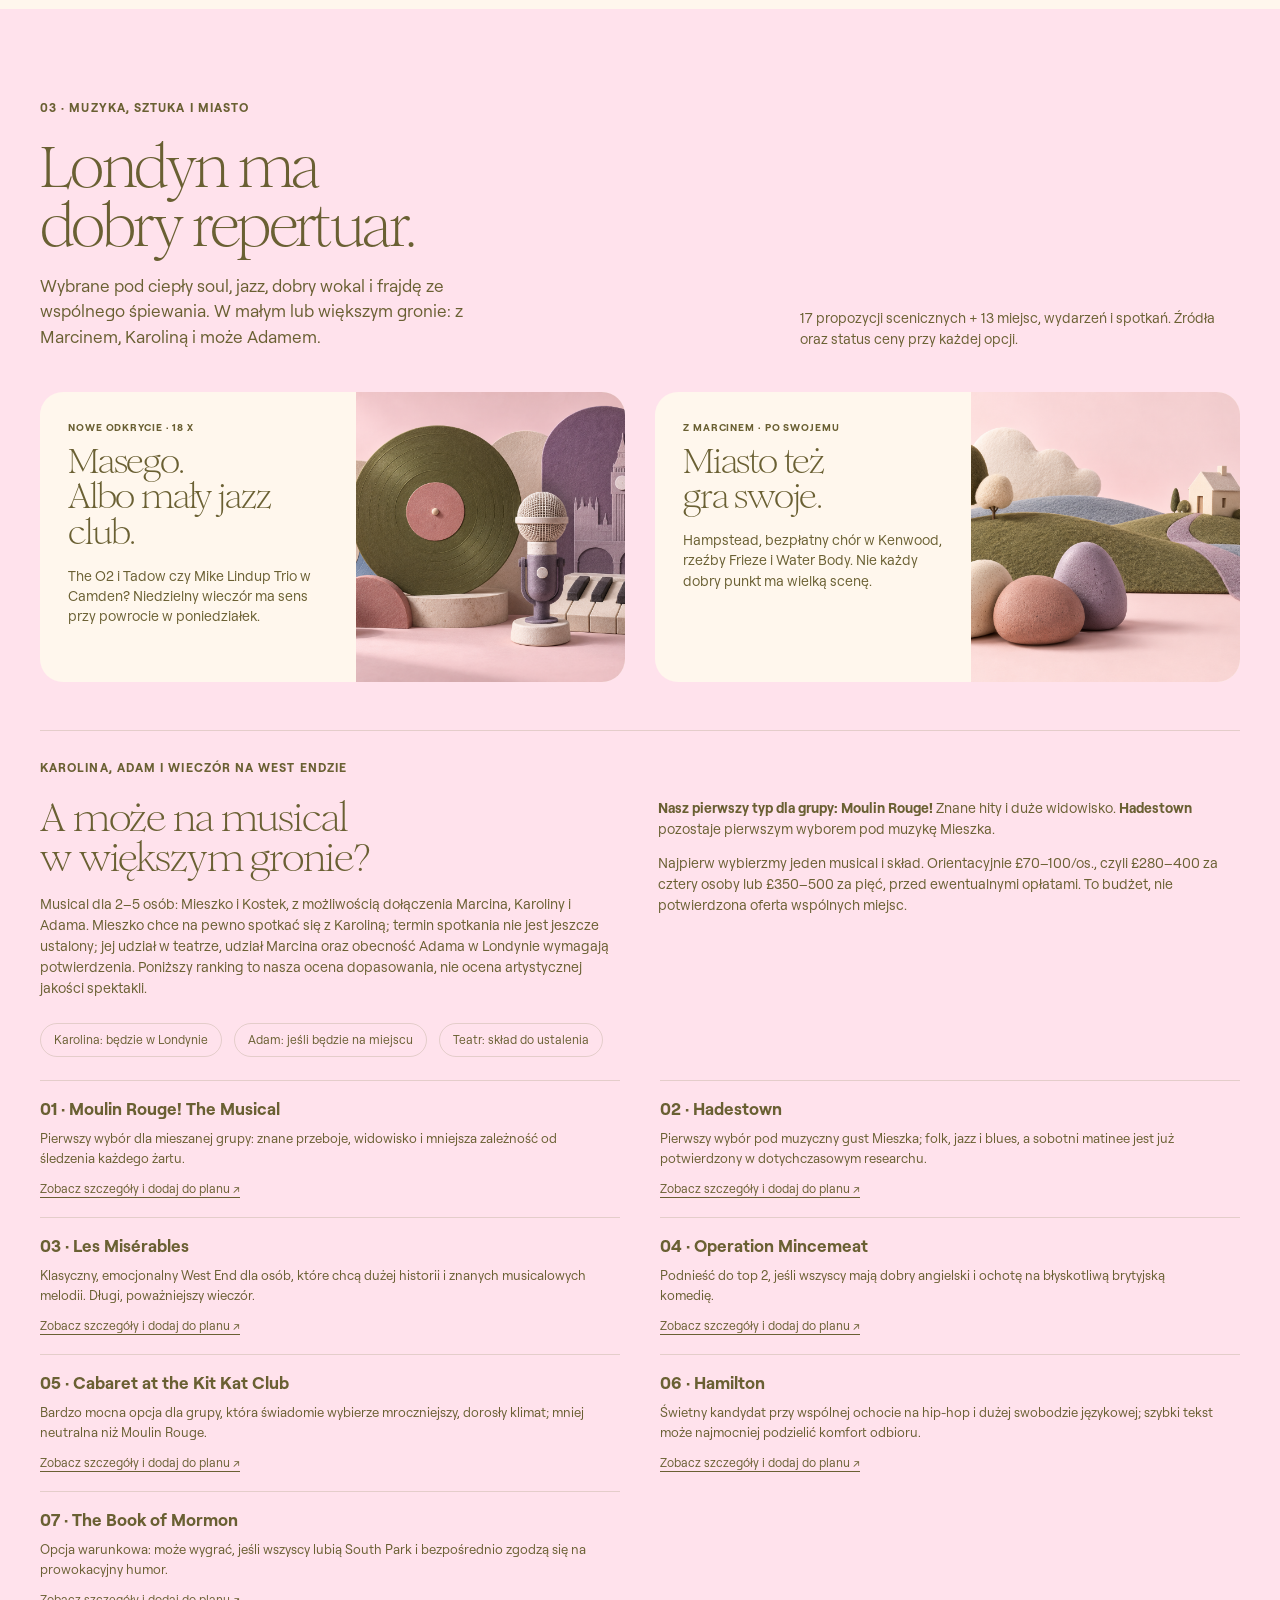
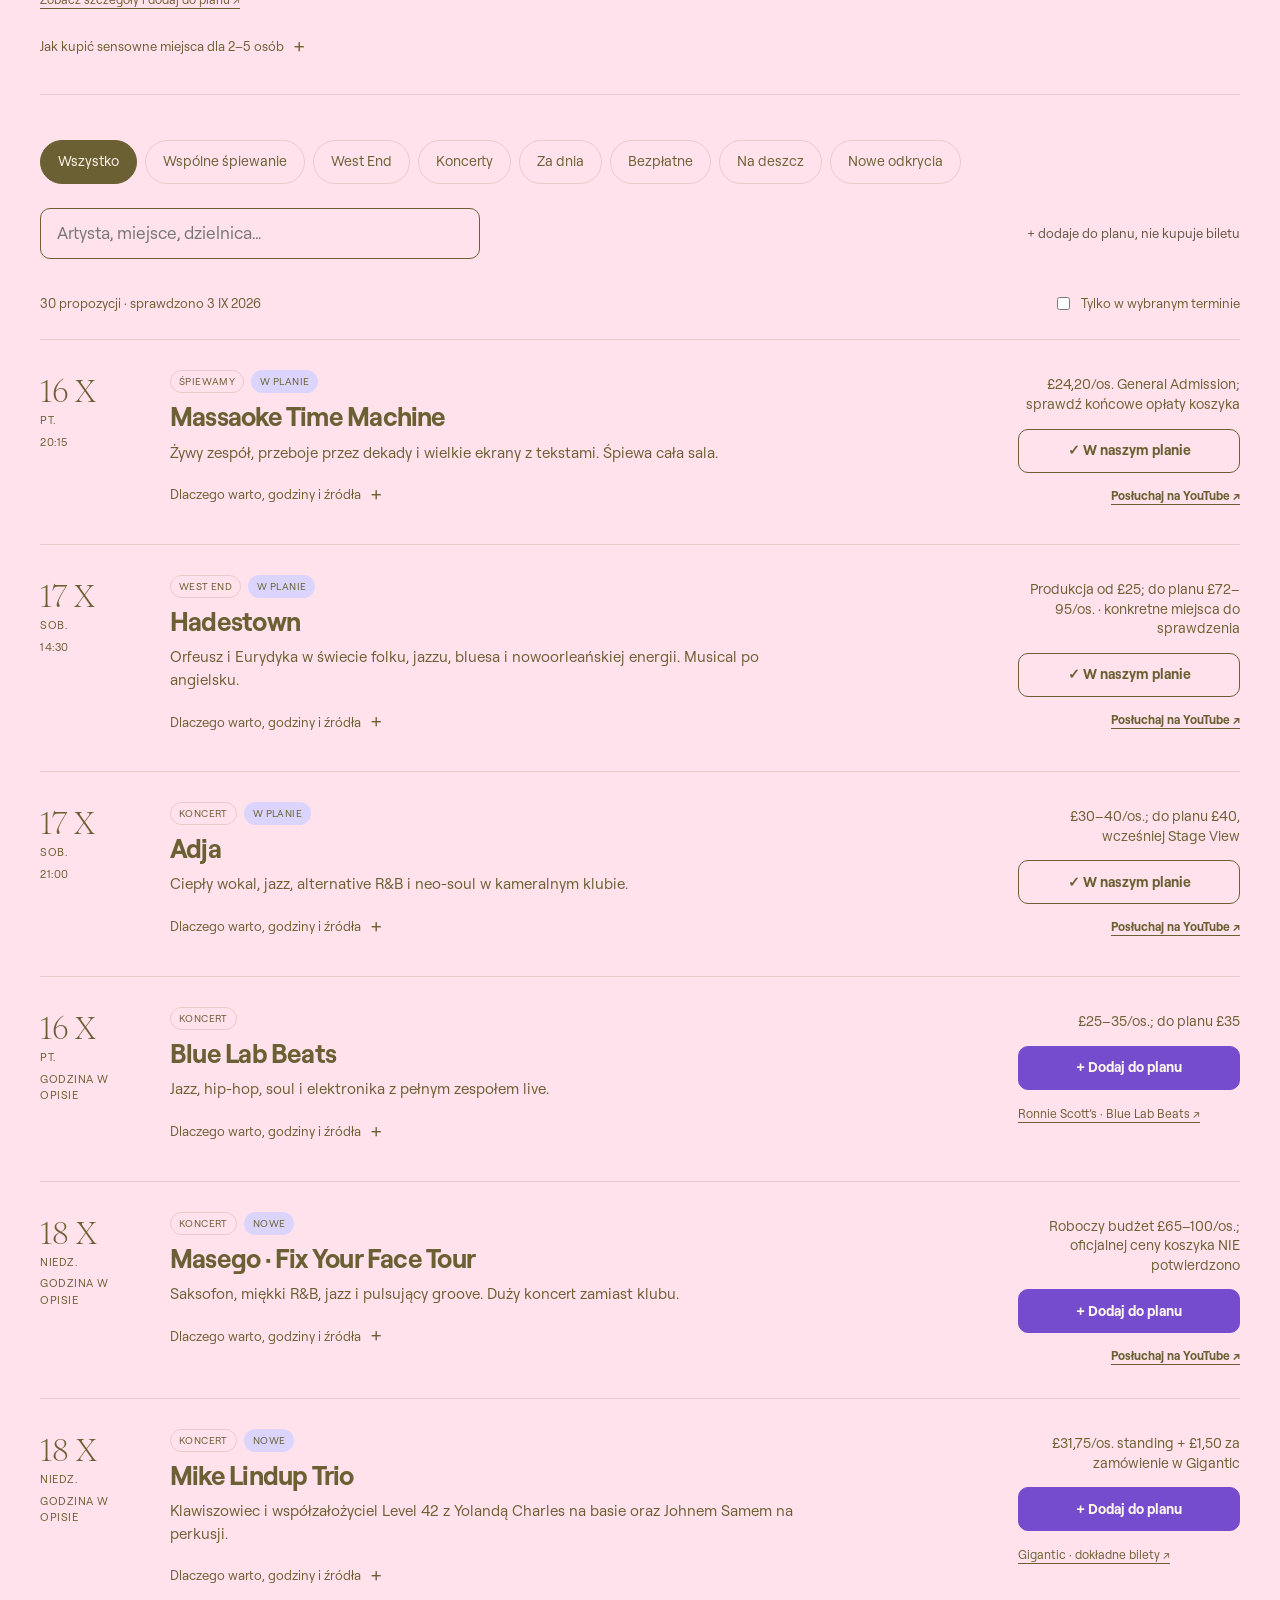
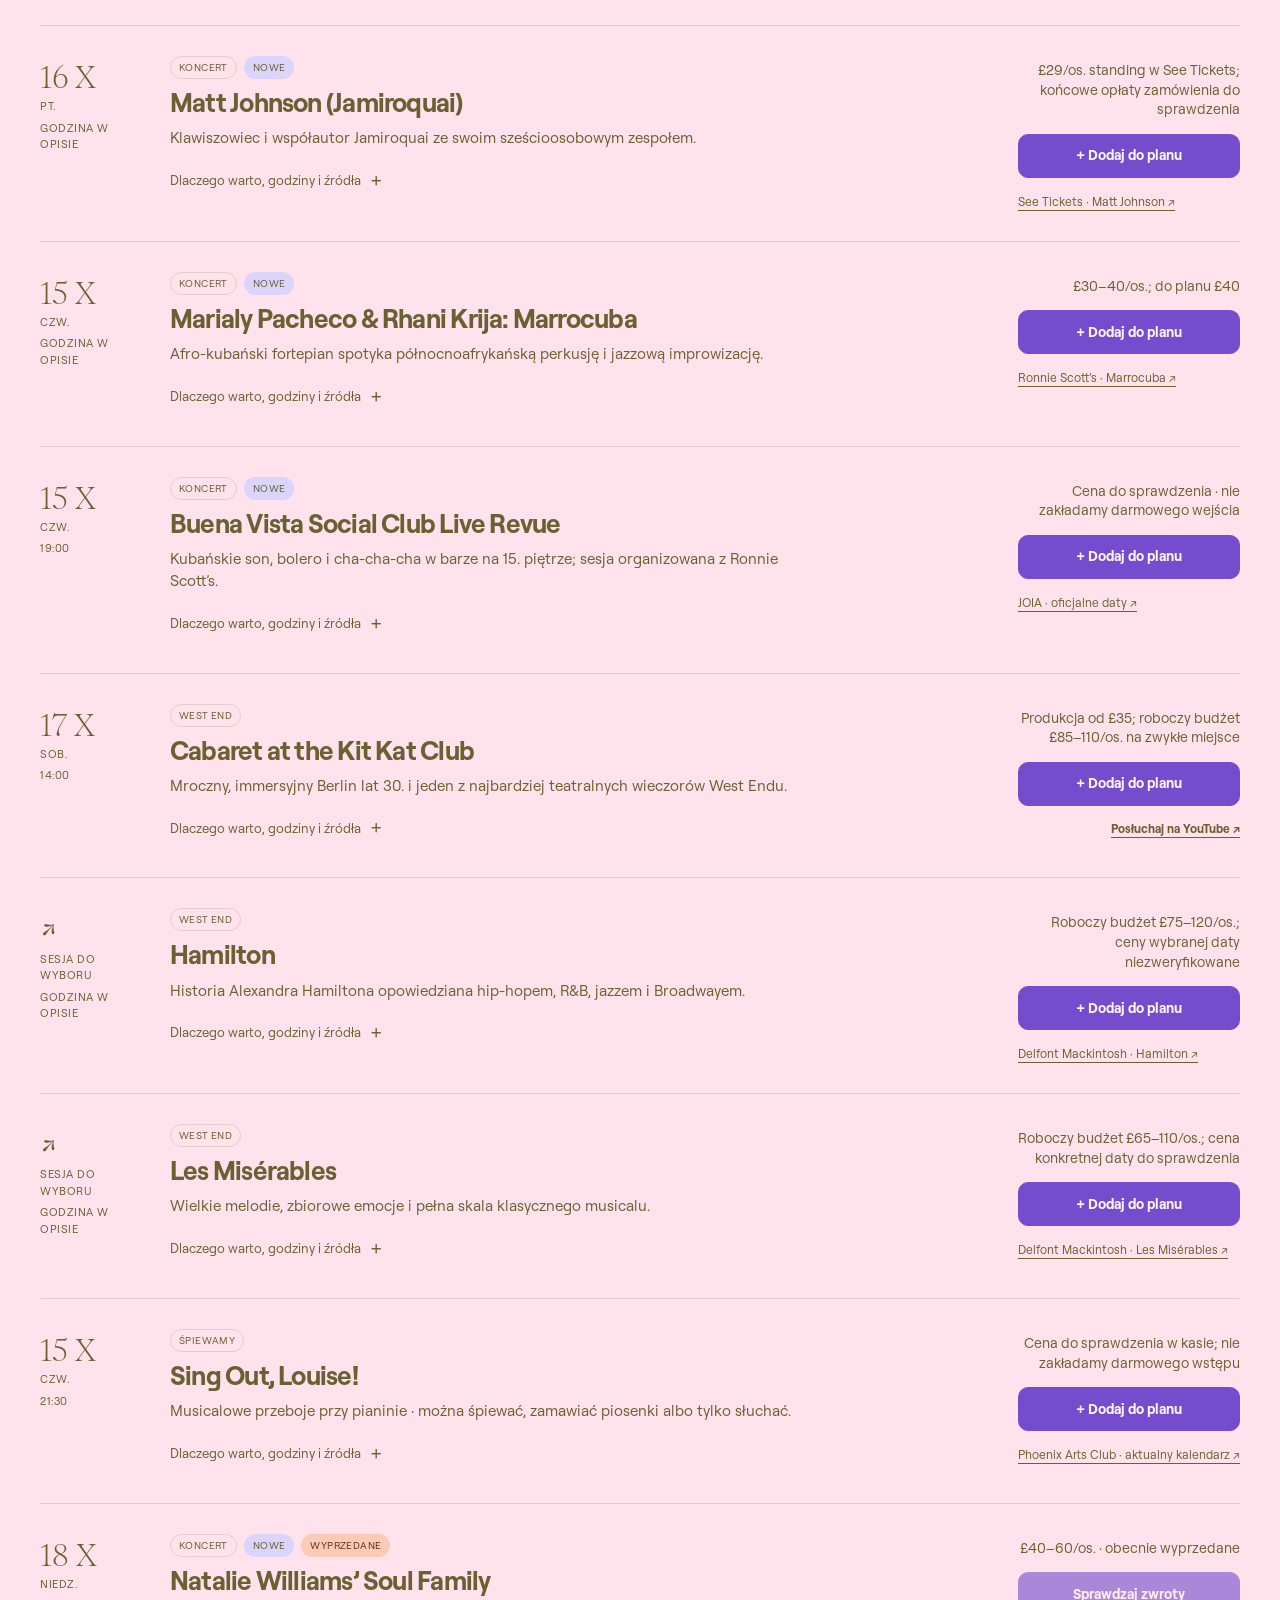
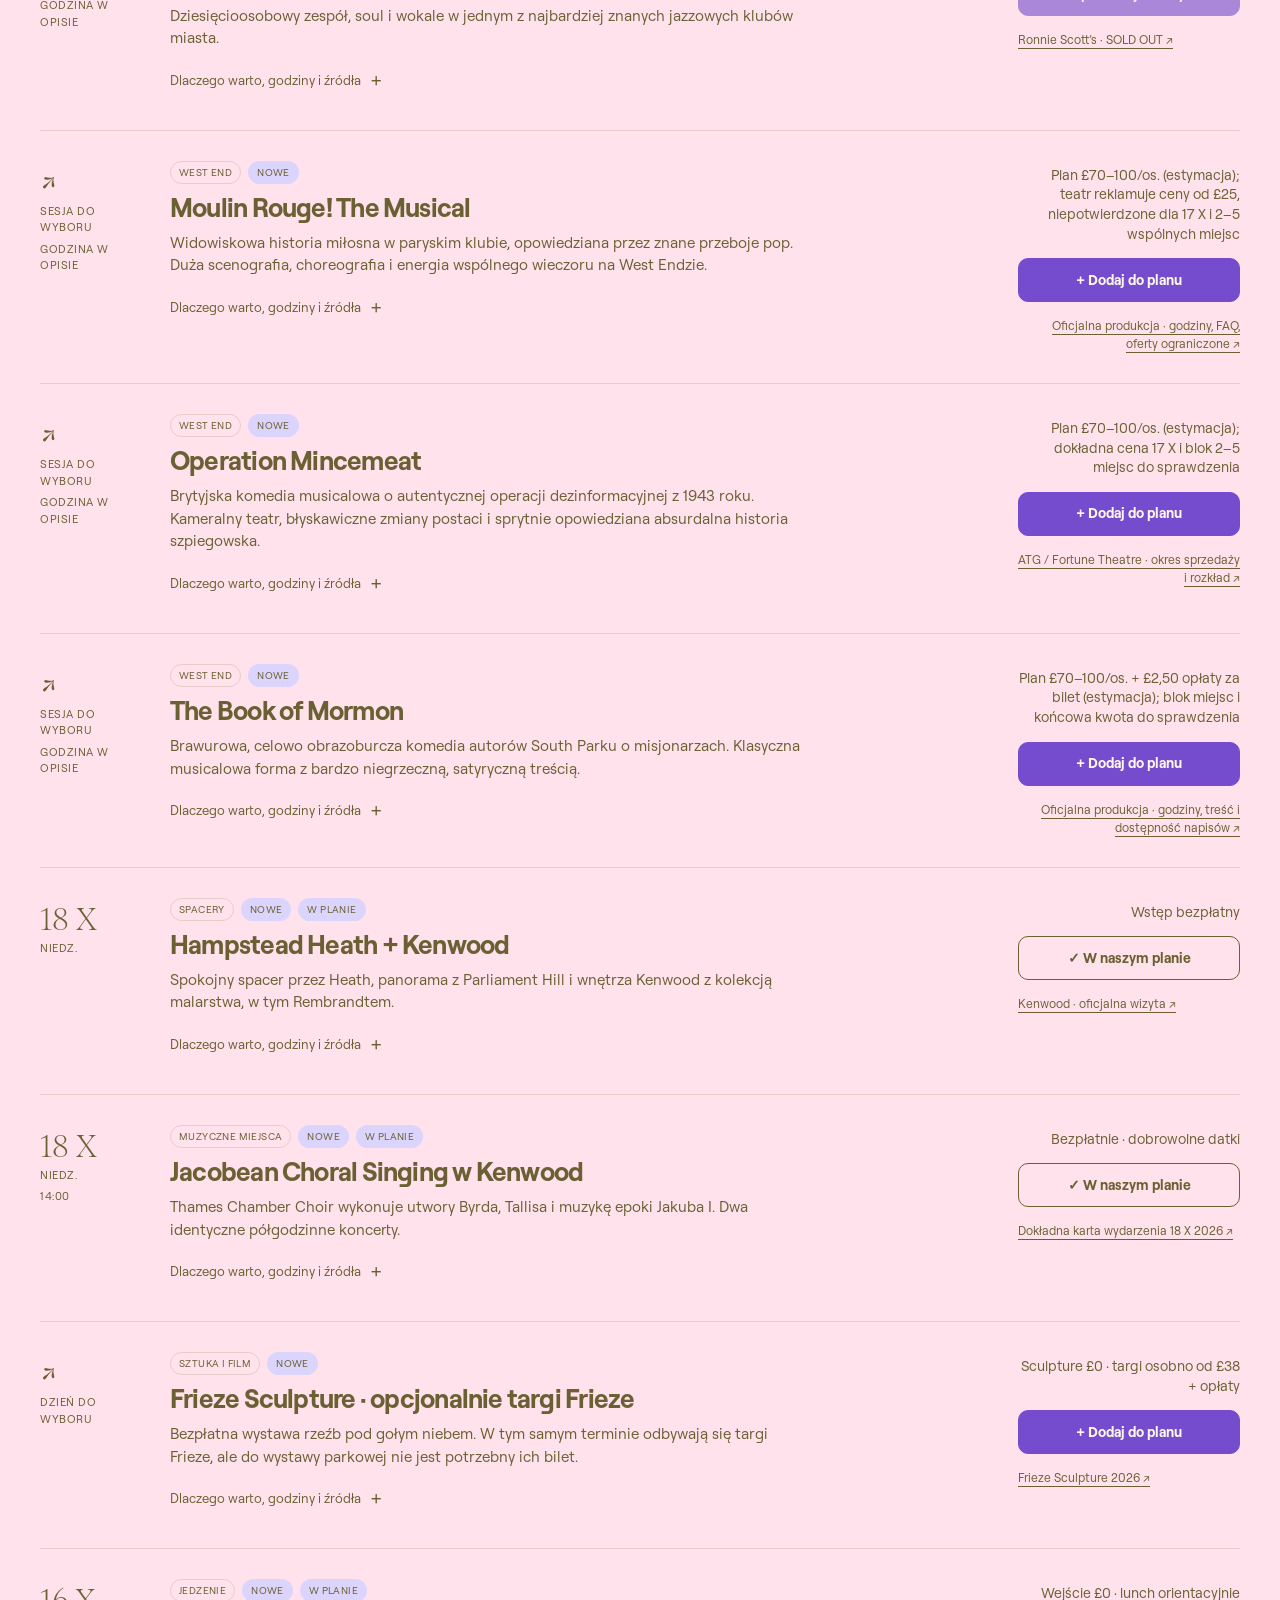
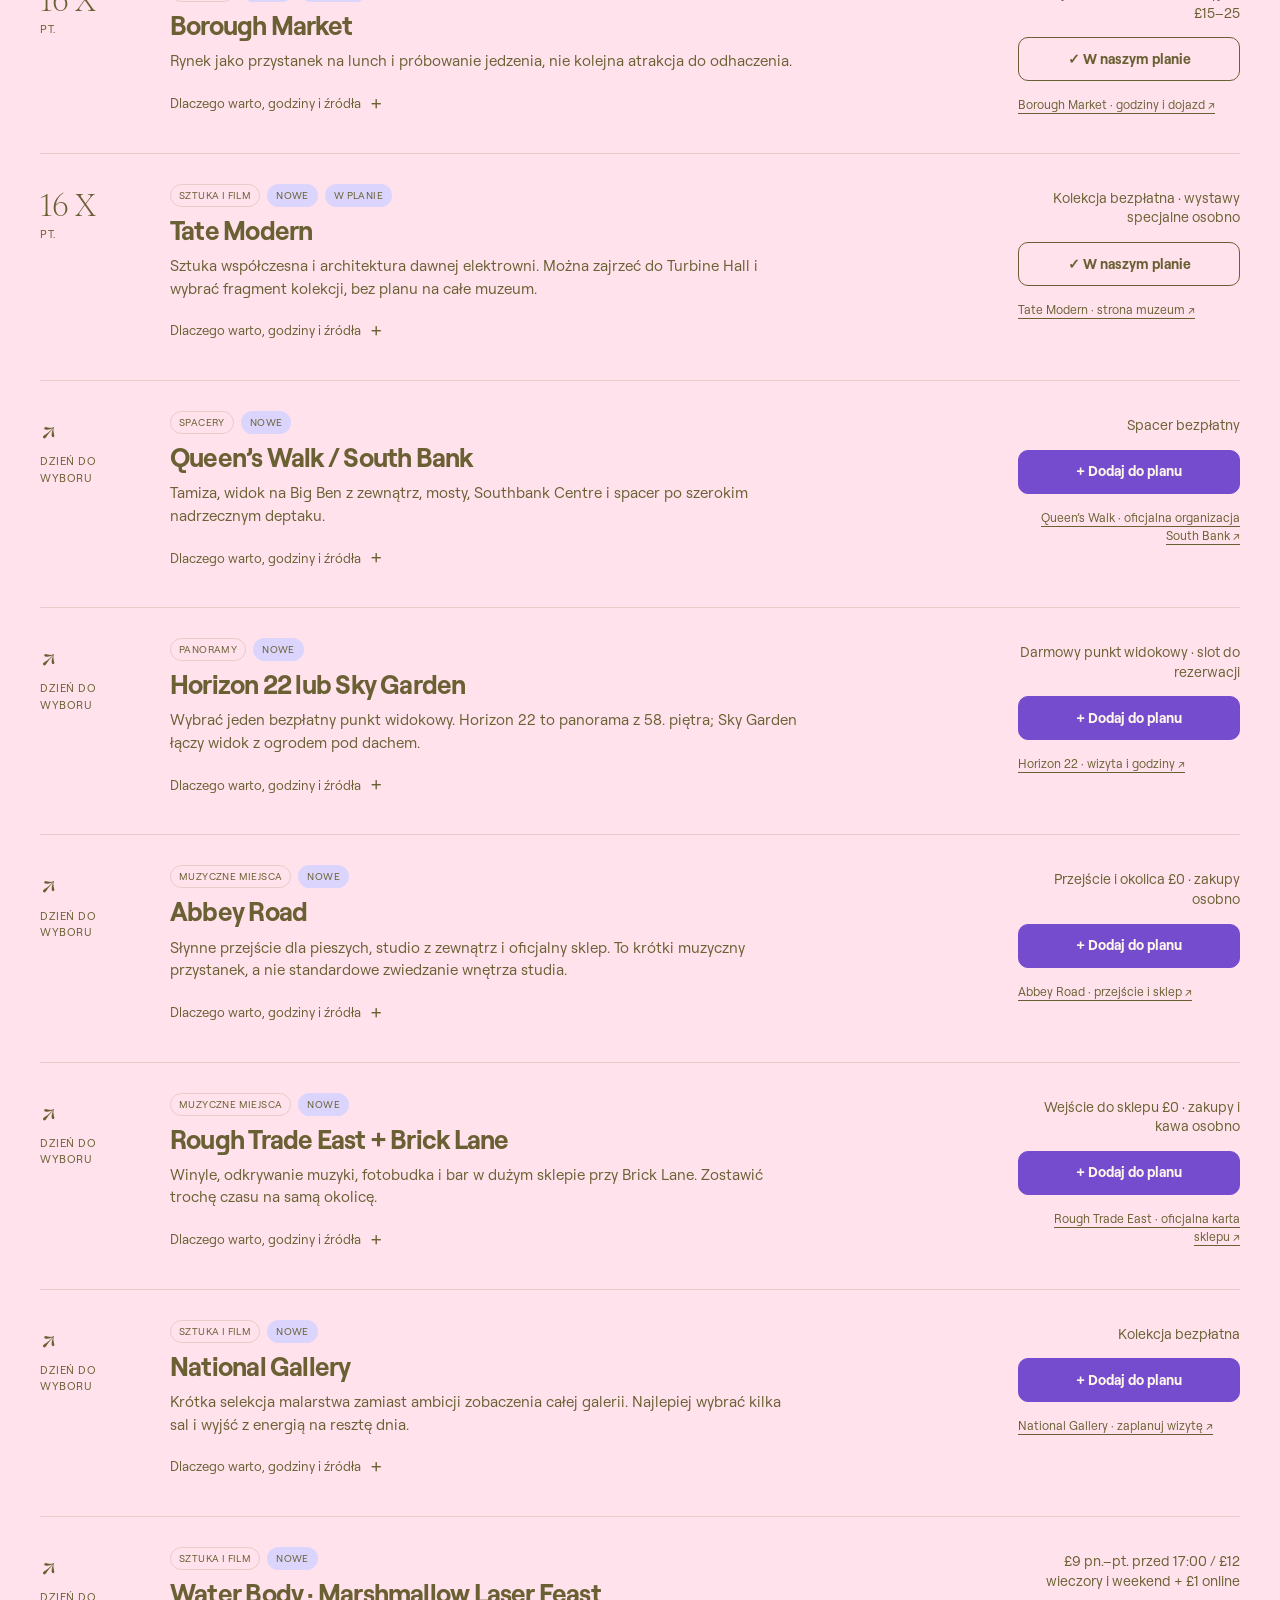
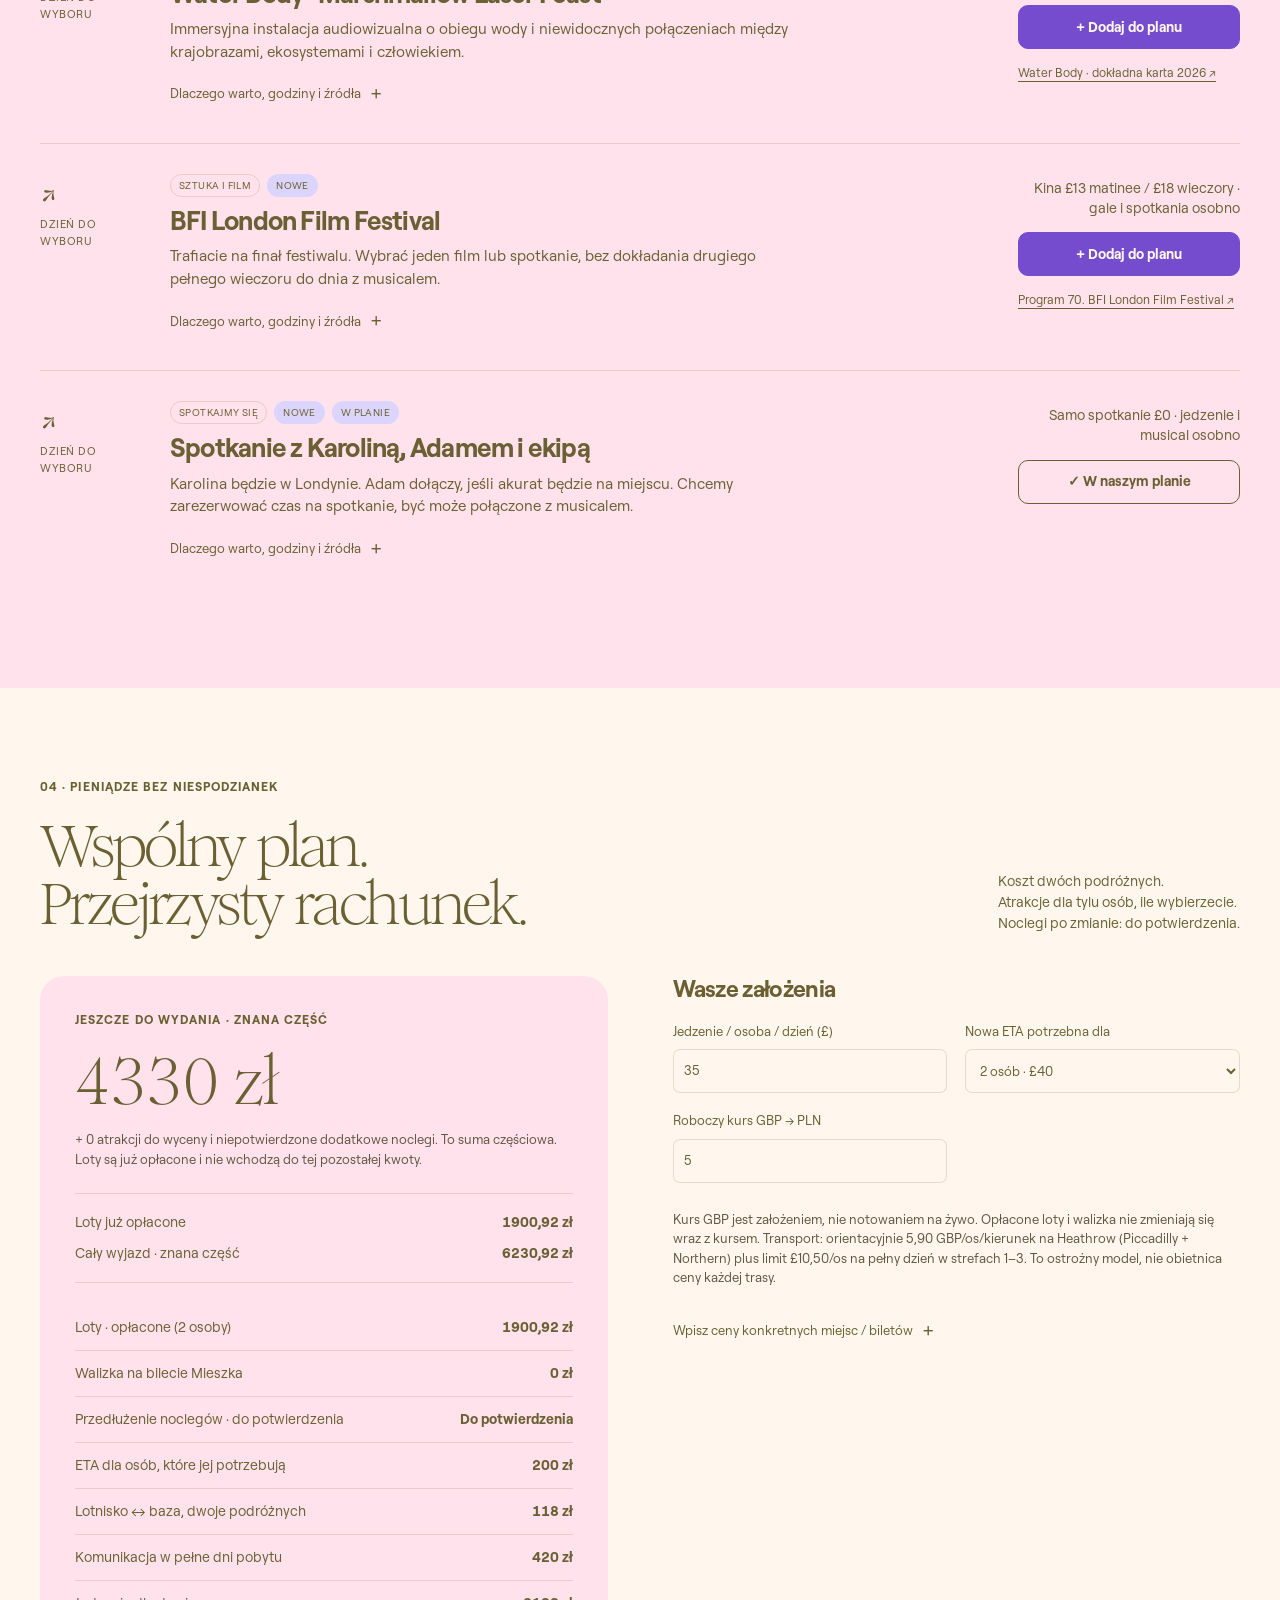
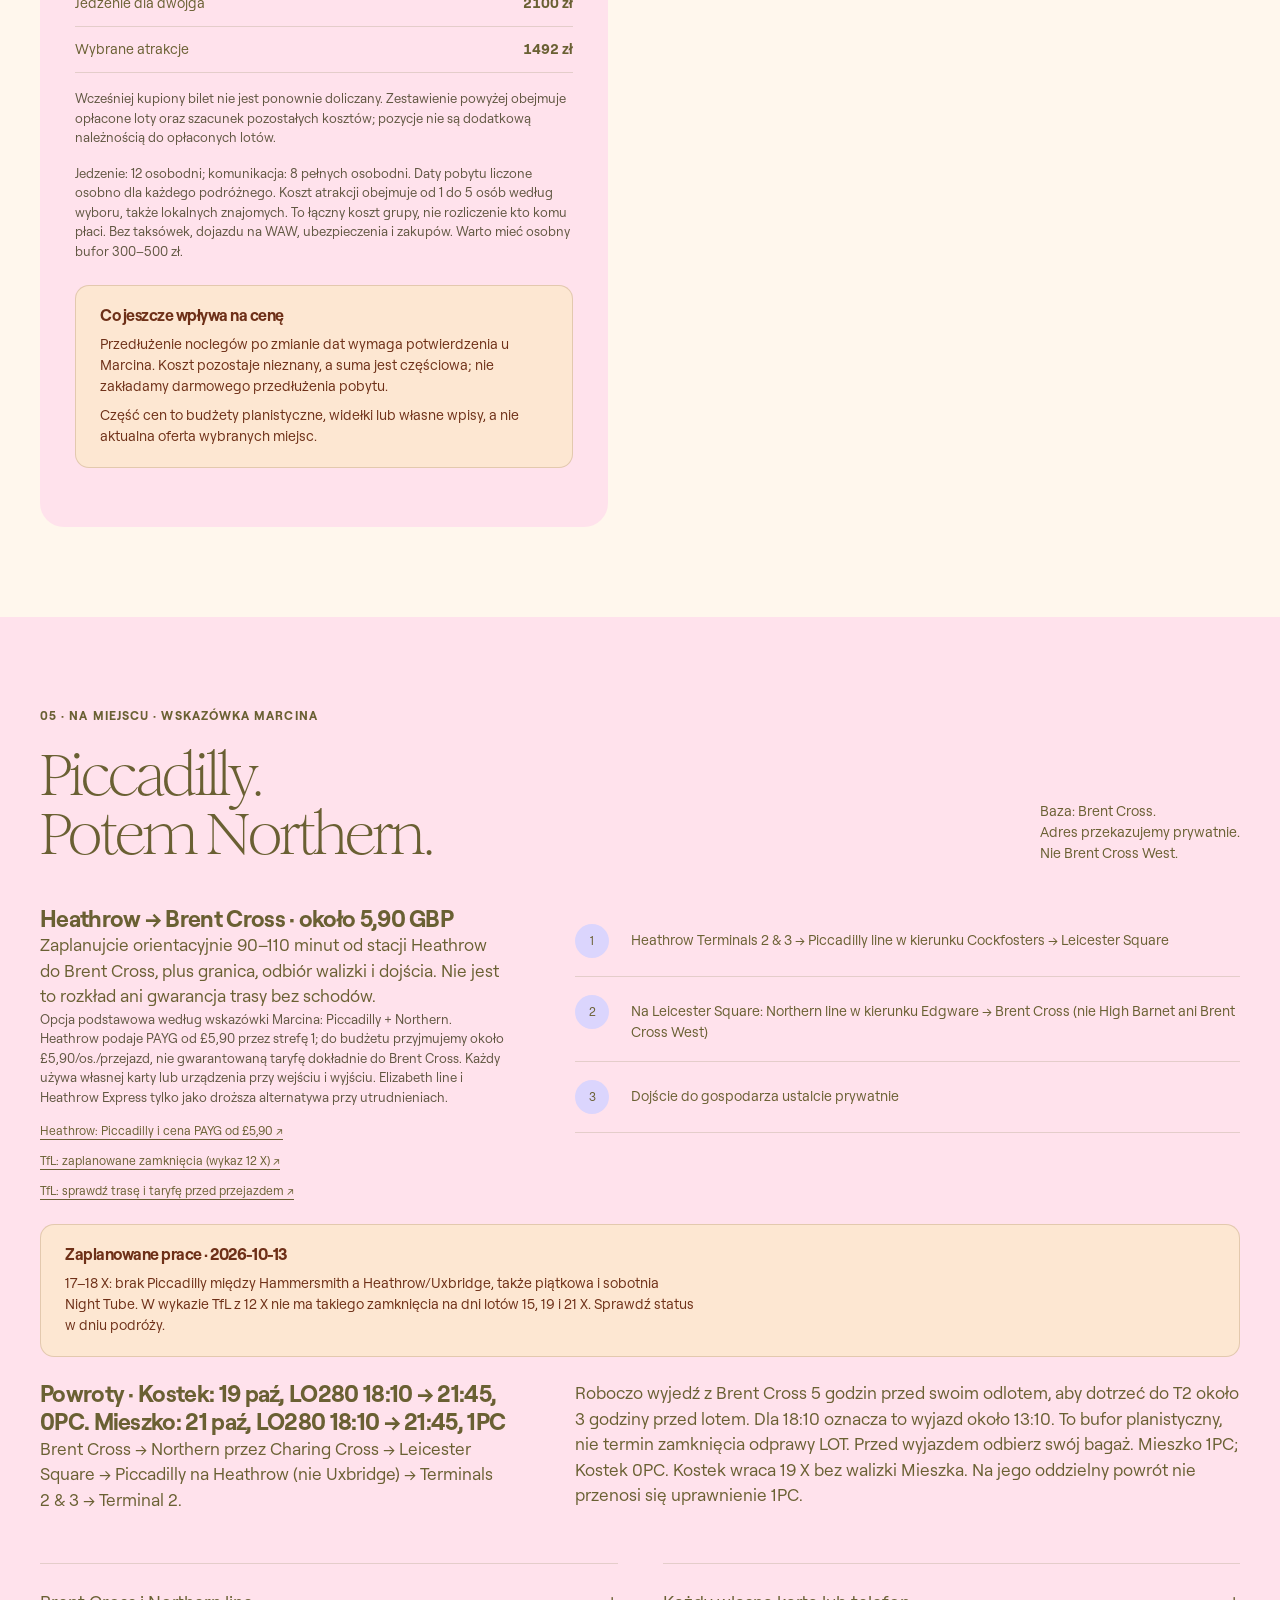
==== commit bc43726b: "fix(trip): derive itinerary labels from live data" ====
--- a/index.html
+++ b/index.html
@@ -20,7 +20,7 @@
 <nav class="section-nav" aria-label="Przewodnik"><div class="wrap nav-inner"><a href="#plan">Nasz plan <span id="nav-count"></span></a><a href="#loty">Loty</a><a href="#odkrywaj">Muzyka i miasto</a><a href="#budzet">Budżet</a><a href="#praktycznie">Na miejscu</a><a href="#archiwum">Cały research</a></div></nav>
 <div id="app"><p class="loading wrap">Otwieramy nasz londyński notes…</p></div>
 </main>
-<footer class="footer wrap"><p class="footer-title">Nie trzeba zobaczyć wszystkiego.<br>Trzeba mieć do czego wrócić.</p><div class="footer-bottom"><p>Przygotowane dla Mieszka, Kostka, Marcina i londyńskich przyjaciół.<br>Loty i dojazd sprawdzone: 13 X 2026. Mieszko wraca 21 X, Kostek 19 X. Research atrakcji: 3 IX 2026.<br>Loty kupione; wejściówki i program jeszcze do ustalenia.</p><p>Wizualnie w rodzinie <a href="https://chmurnik.cloud" target="_blank" rel="noopener noreferrer">CHMURNIKA ↗</a>.<br>Nowe filcowe ilustracje wygenerowane specjalnie do tego przewodnika.</p></div><details><summary>O stronie, danych i udostępnianiu</summary><p>Publiczna strona GitHub Pages, bez logowania, reklam i analityki. Nie zawiera adresu gospodarza ani numerów rezerwacji i biletów. Wybory zapisują się lokalnie. Udostępniony link jest kopią wyborów i wpisanych kwot, nie wspólnym dokumentem aktualizowanym na żywo. Nie wpisuj danych osobowych. Nie traktuj planu jako rezerwacji ani aktualnej oferty sprzedaży.</p><p>Fonty i kierunek wizualny pochodzą z własnego projektu CHMURNIK. Ilustracje są stylizacją, nie mapą ani dokumentacją miejsc.</p></details></footer>
+<footer class="footer wrap"><p class="footer-title">Nie trzeba zobaczyć wszystkiego.<br>Trzeba mieć do czego wrócić.</p><div class="footer-bottom"><p>Przygotowane dla Mieszka, Kostka, Marcina i londyńskich przyjaciół.<br><span data-flight-freshness>Loty i dojazd sprawdzone: 13 X 2026. Mieszko wraca 21 X, Kostek 19 X.</span> Research atrakcji: 3 IX 2026.<br>Loty kupione; wejściówki i program jeszcze do ustalenia.</p><p>Wizualnie w rodzinie <a href="https://chmurnik.cloud" target="_blank" rel="noopener noreferrer">CHMURNIKA ↗</a>.<br>Nowe filcowe ilustracje wygenerowane specjalnie do tego przewodnika.</p></div><details><summary>O stronie, danych i udostępnianiu</summary><p>Publiczna strona GitHub Pages, bez logowania, reklam i analityki. Nie zawiera adresu gospodarza ani numerów rezerwacji i biletów. Wybory zapisują się lokalnie. Udostępniony link jest kopią wyborów i wpisanych kwot, nie wspólnym dokumentem aktualizowanym na żywo. Nie wpisuj danych osobowych. Nie traktuj planu jako rezerwacji ani aktualnej oferty sprzedaży.</p><p>Fonty i kierunek wizualny pochodzą z własnego projektu CHMURNIK. Ilustracje są stylizacją, nie mapą ani dokumentacją miejsc.</p></details></footer>
 <div id="toast" class="toast" role="status" aria-live="polite"></div>
 <dialog id="share-dialog"><form method="dialog"><button class="dialog-close" aria-label="Zamknij">×</button></form><h2>Ten sam pomysł,<br>cała ekipa.</h2><p>Wyślij ten link Kostkowi, Marcinowi i reszcie ekipy. Otworzą kopię Twoich wyborów i kwot. Późniejsze zmiany nie synchronizują się automatycznie.</p><label for="share-url">Link do tej wersji planu</label><textarea id="share-url" rows="3" readonly></textarea><button class="button" data-action="copy-share">Kopiuj link</button><p class="muted">Strona jest publiczna. W linku nie ma adresów ani danych dokumentów.</p></dialog>
 <script type="module" src="app.mjs?v=20261013"></script>
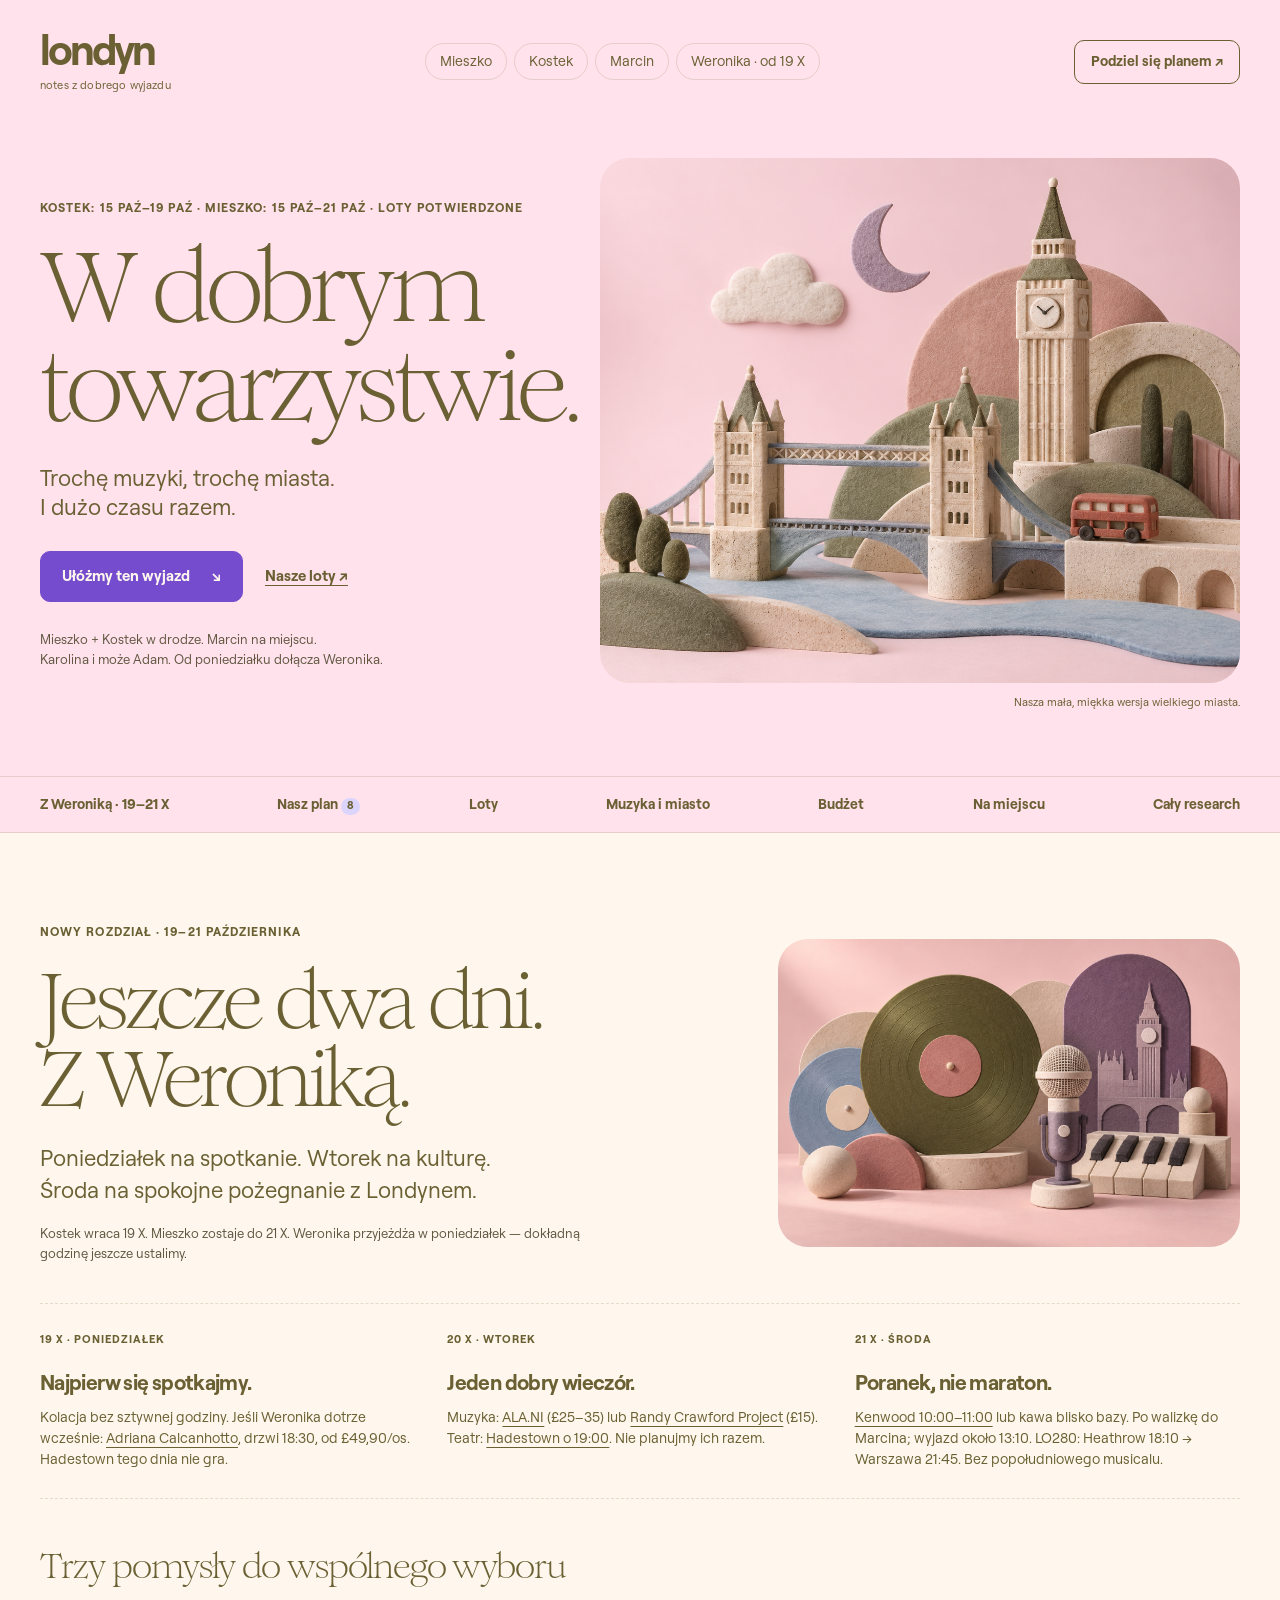
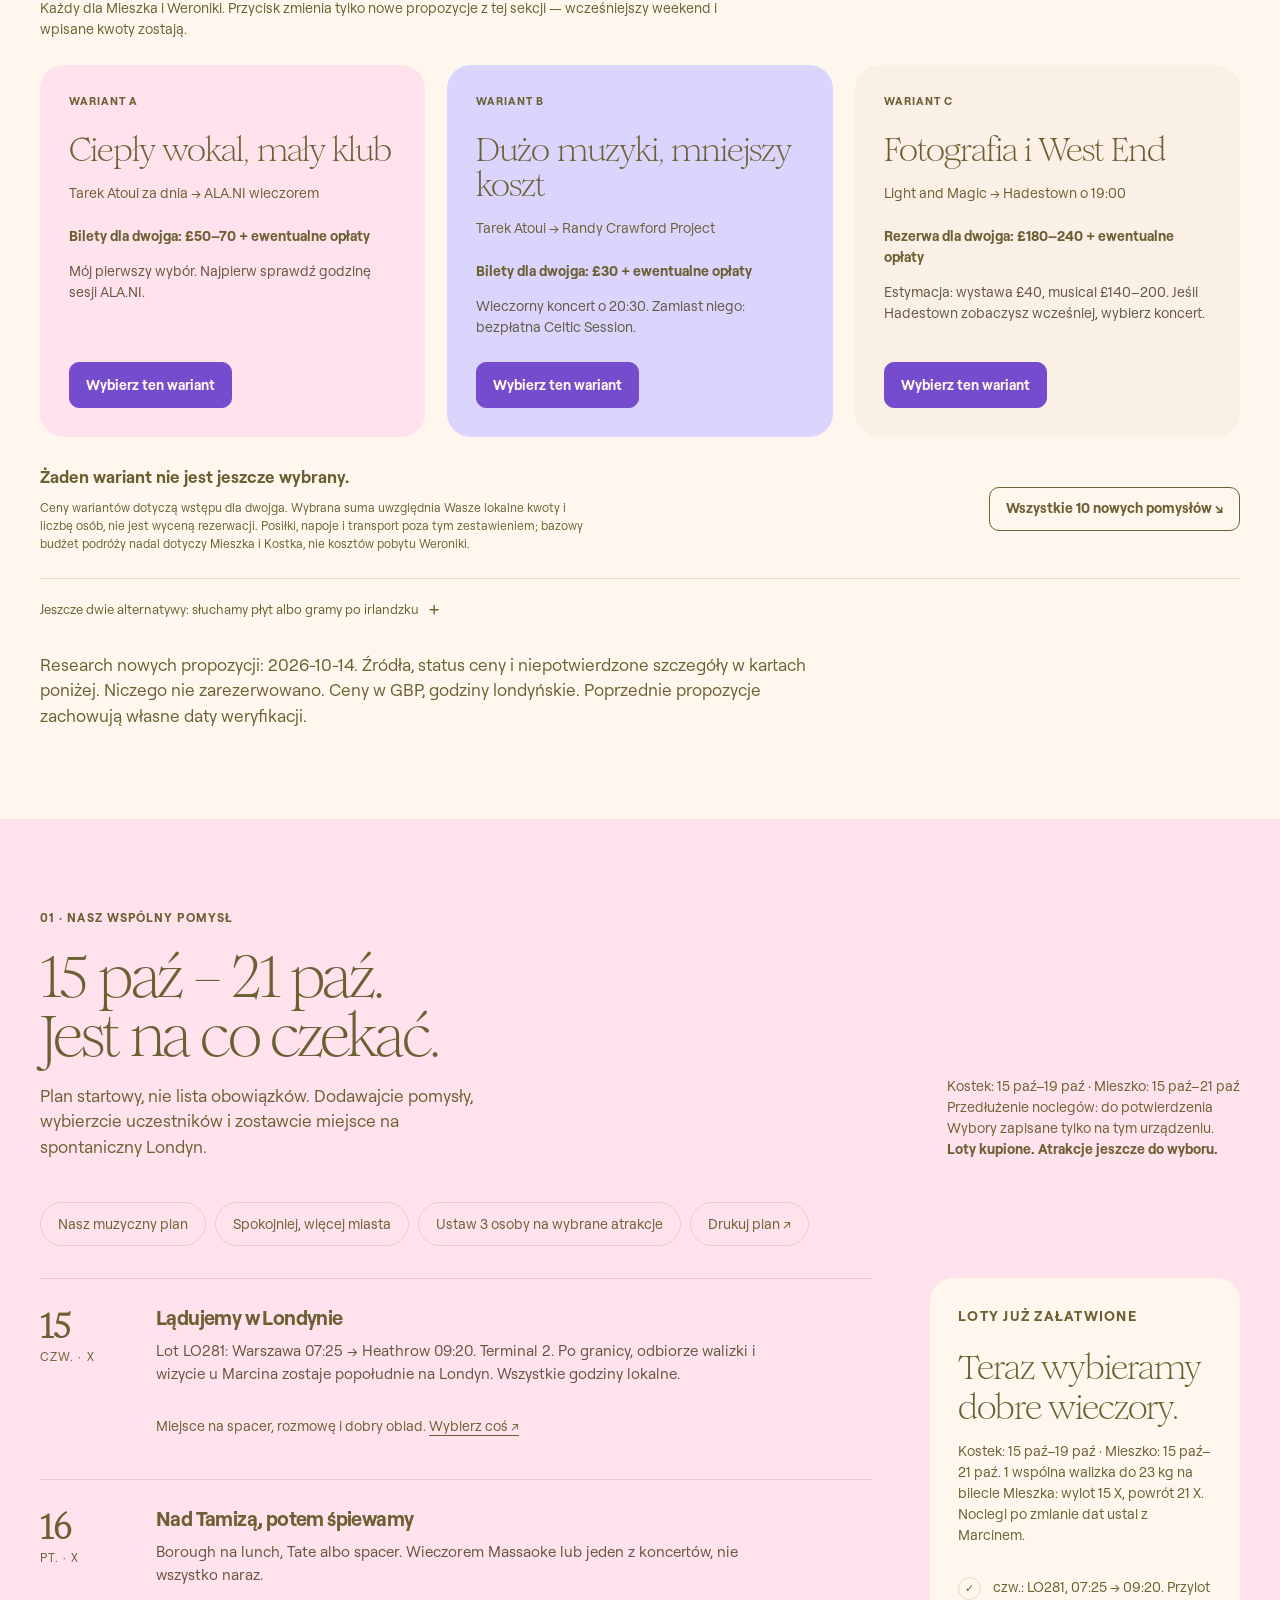
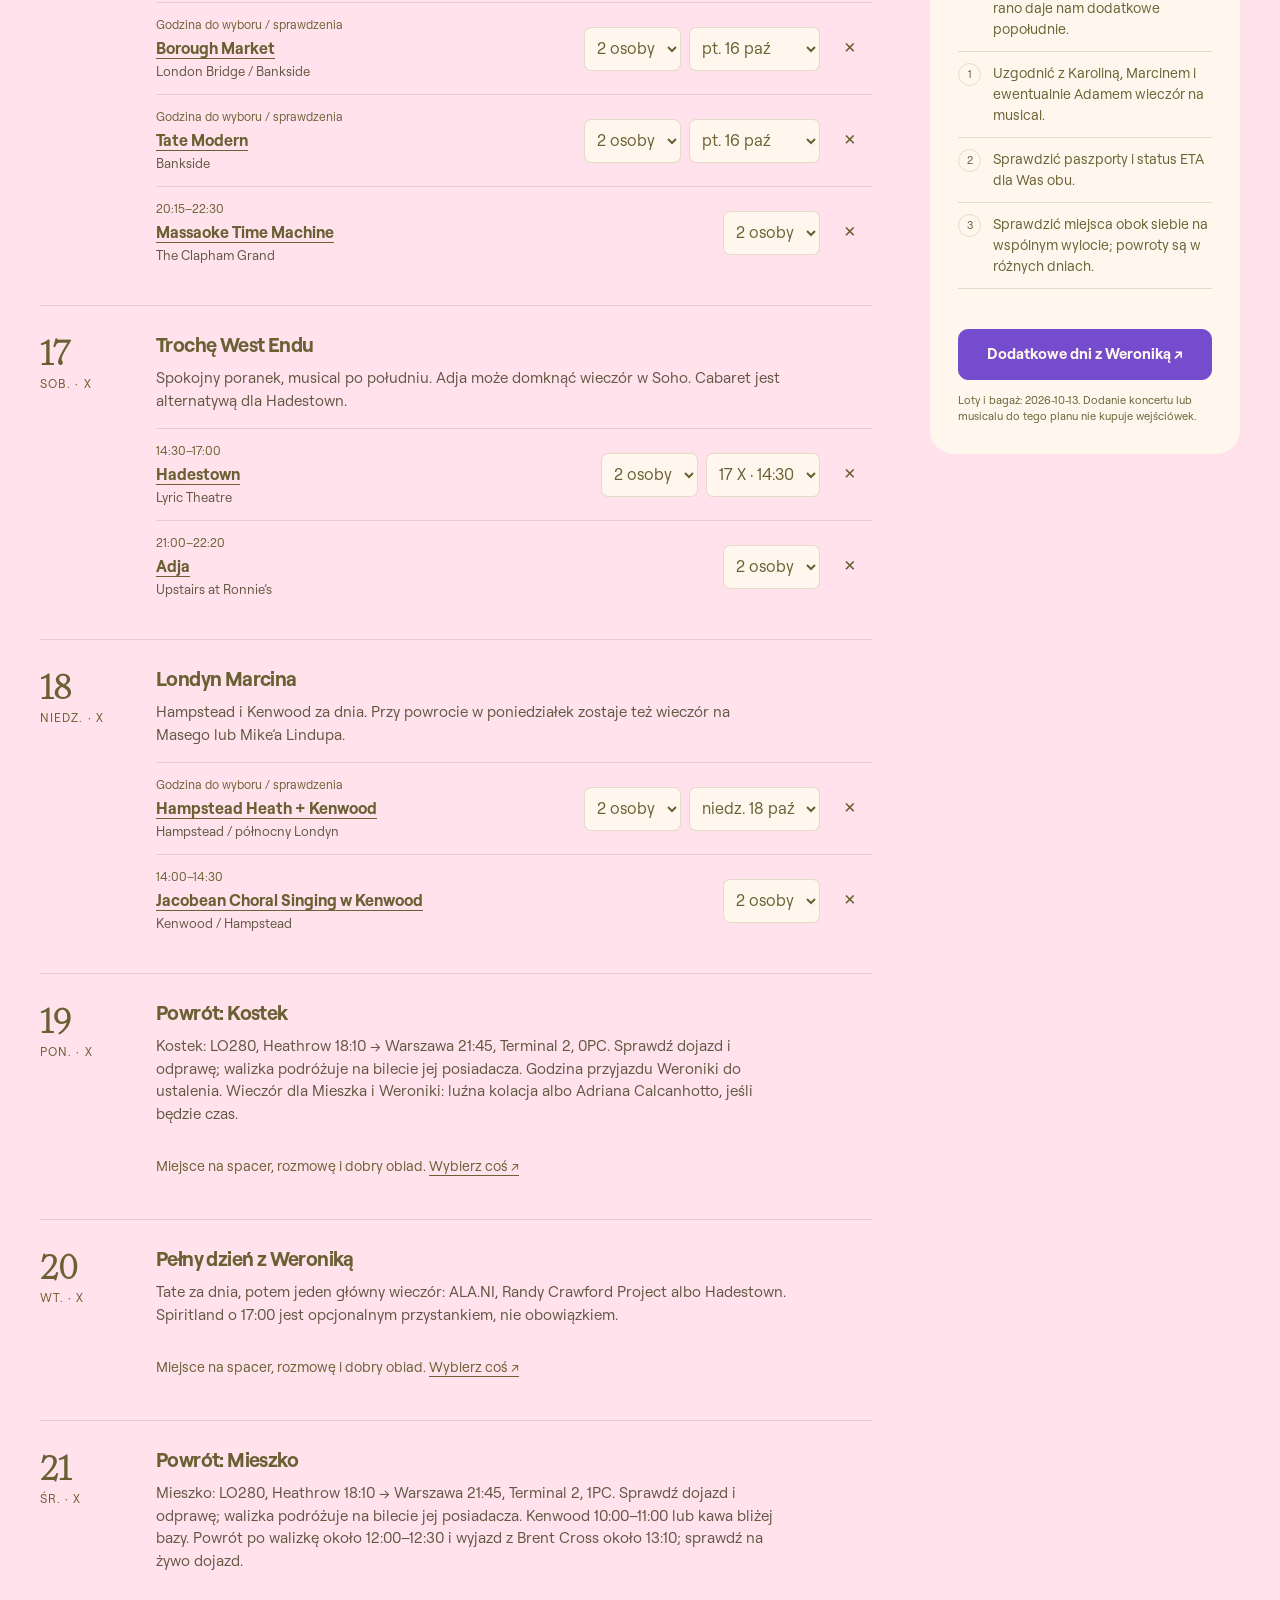
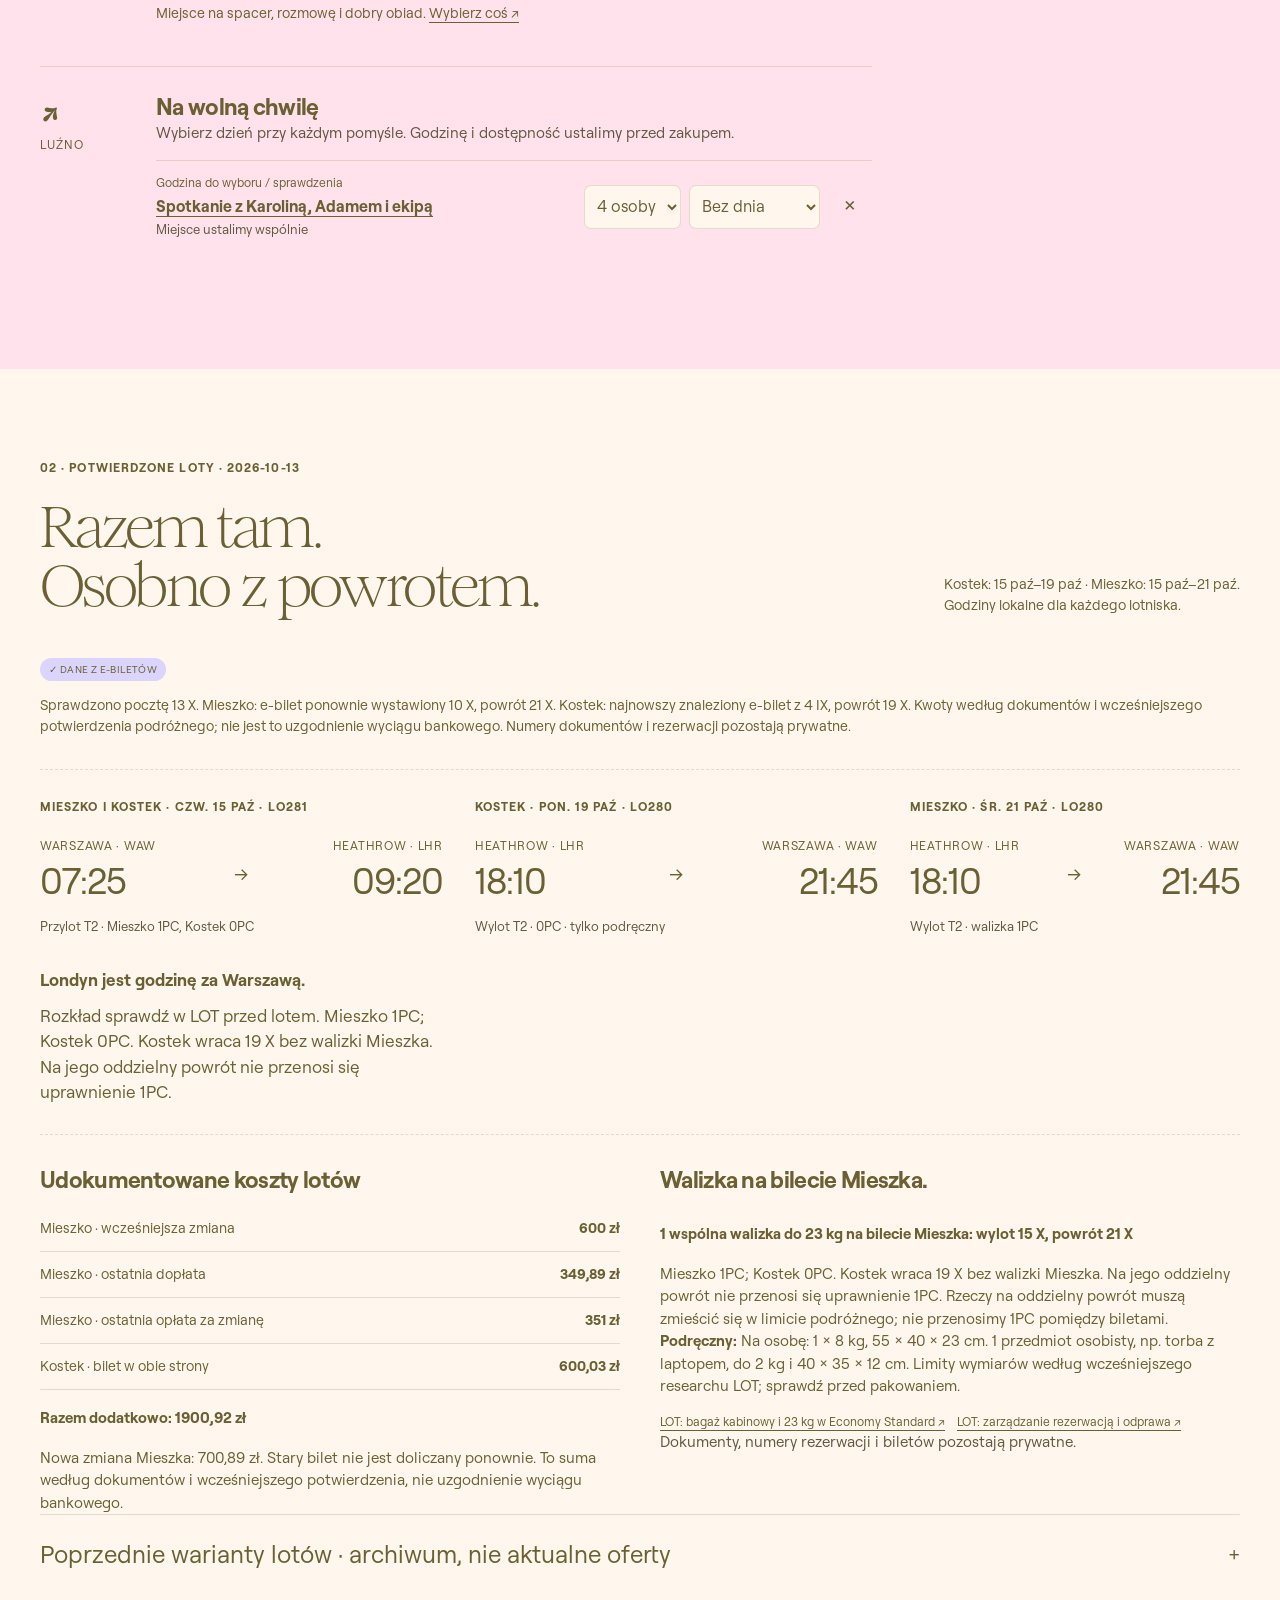
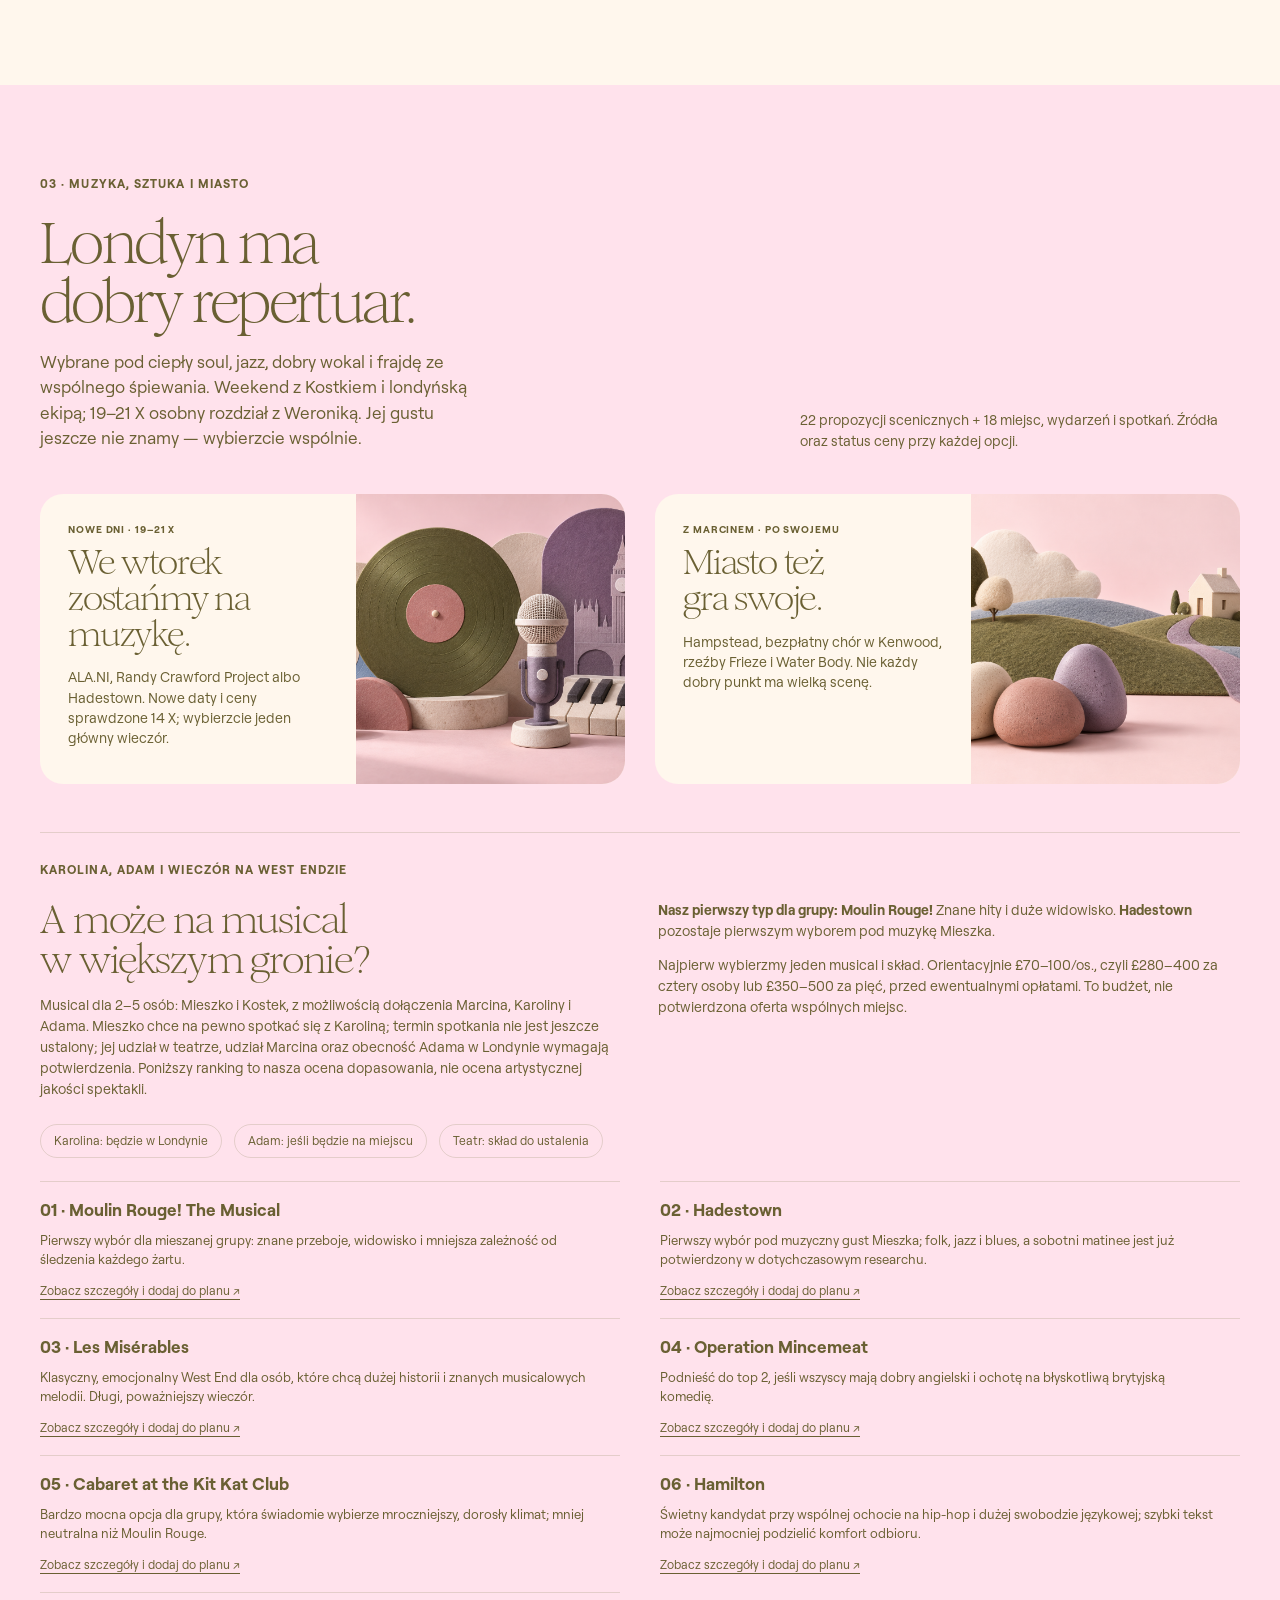
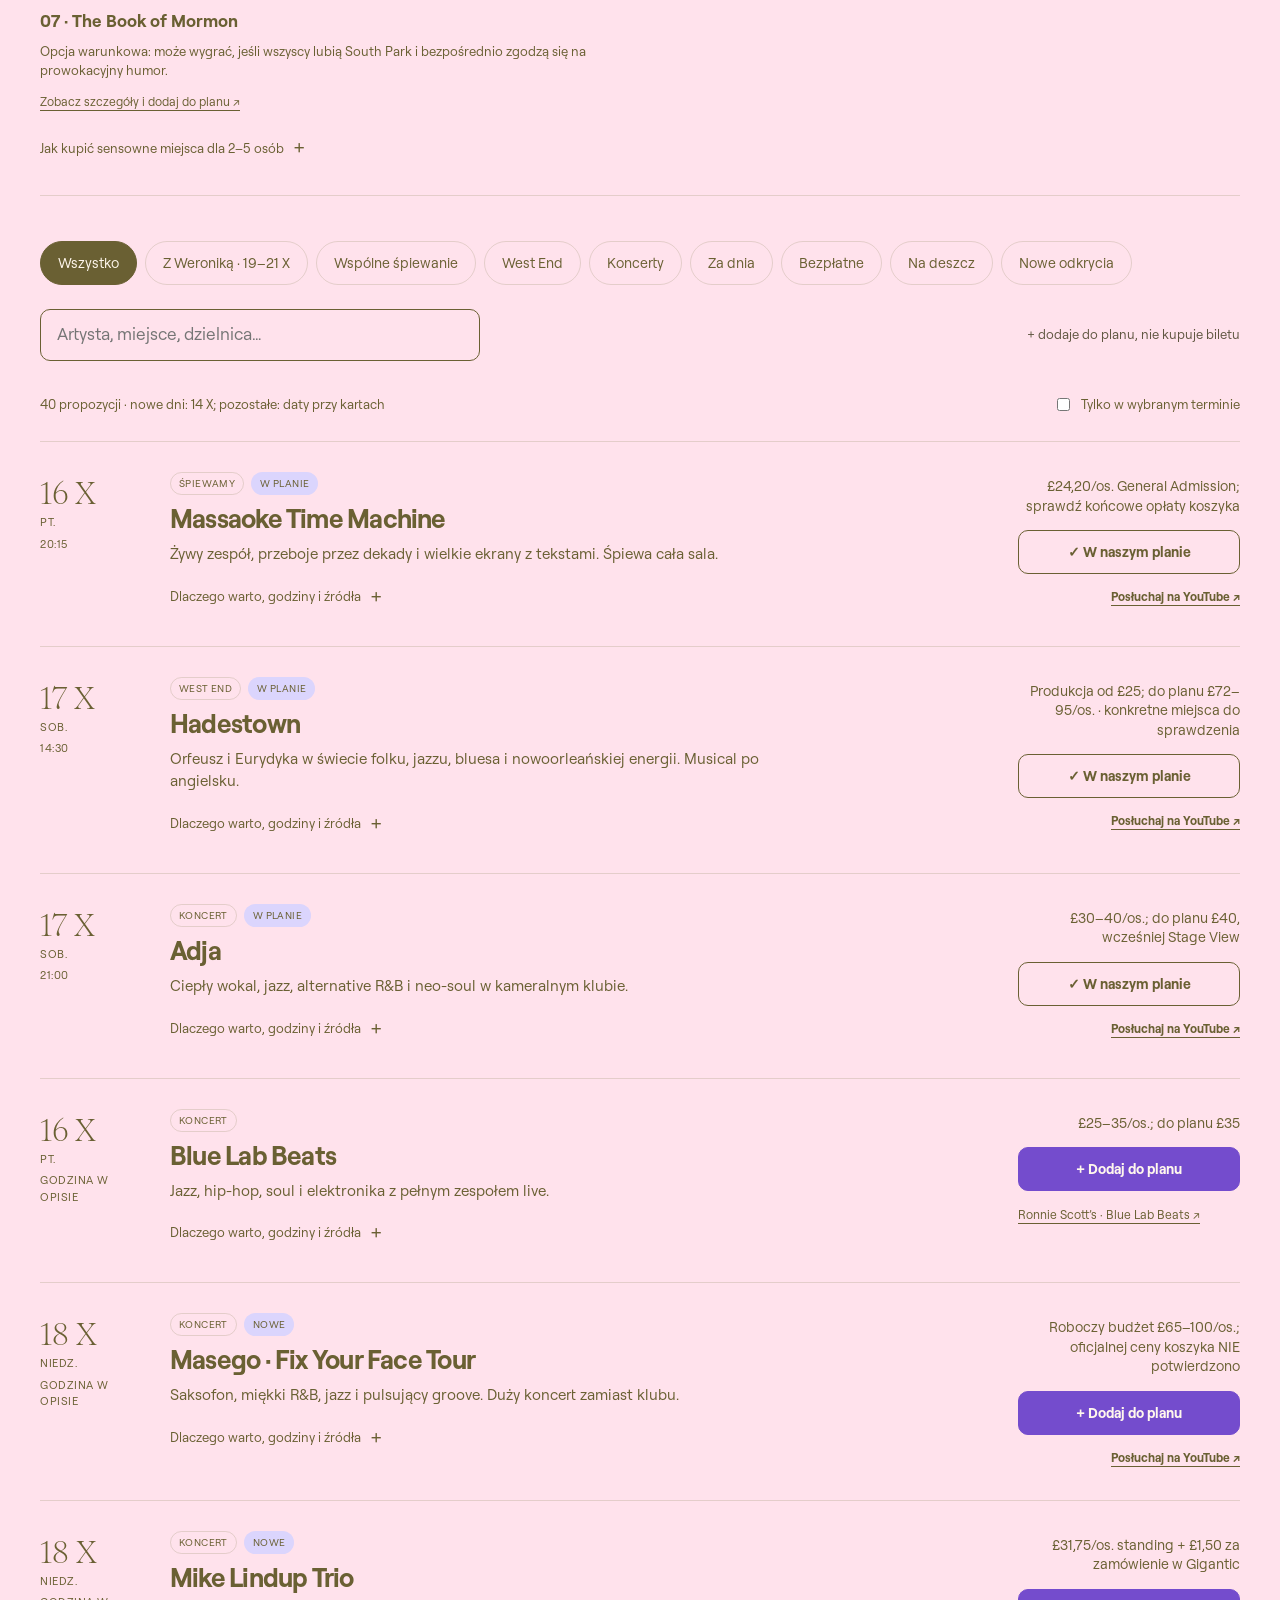
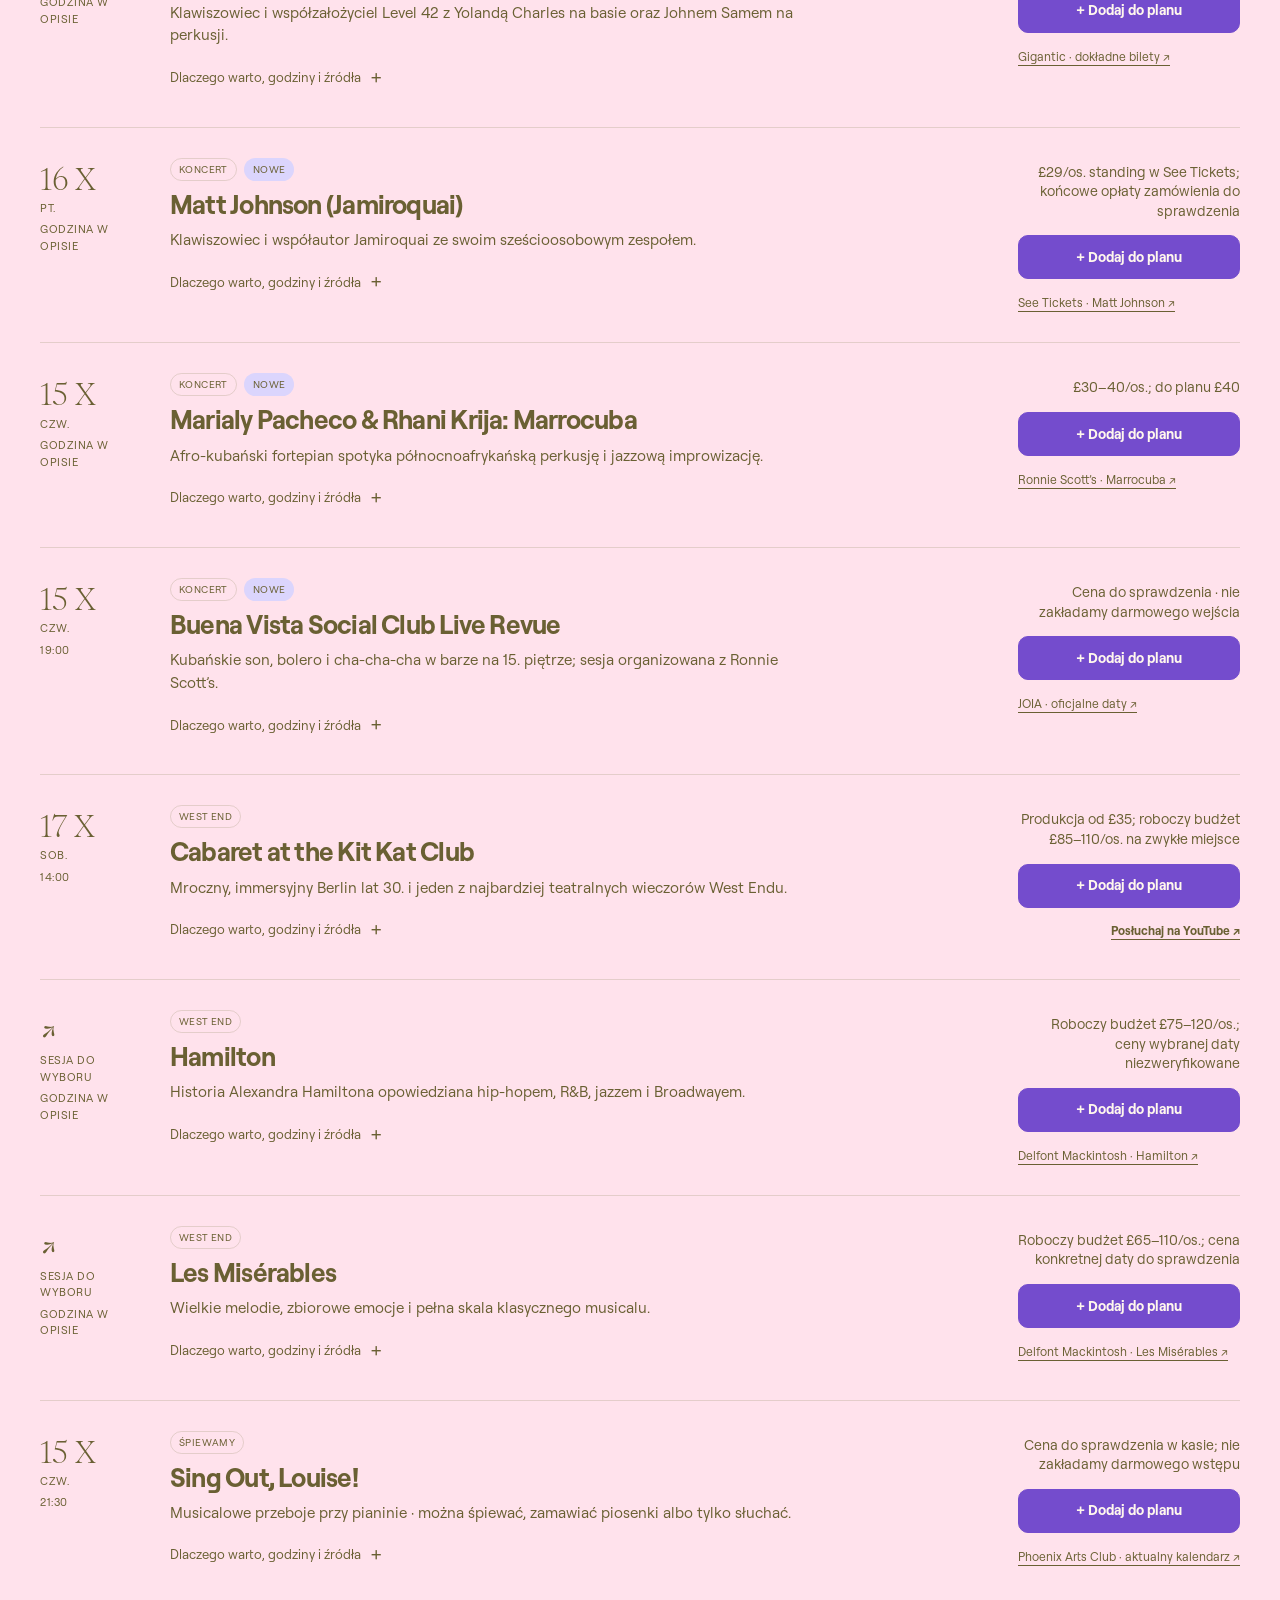
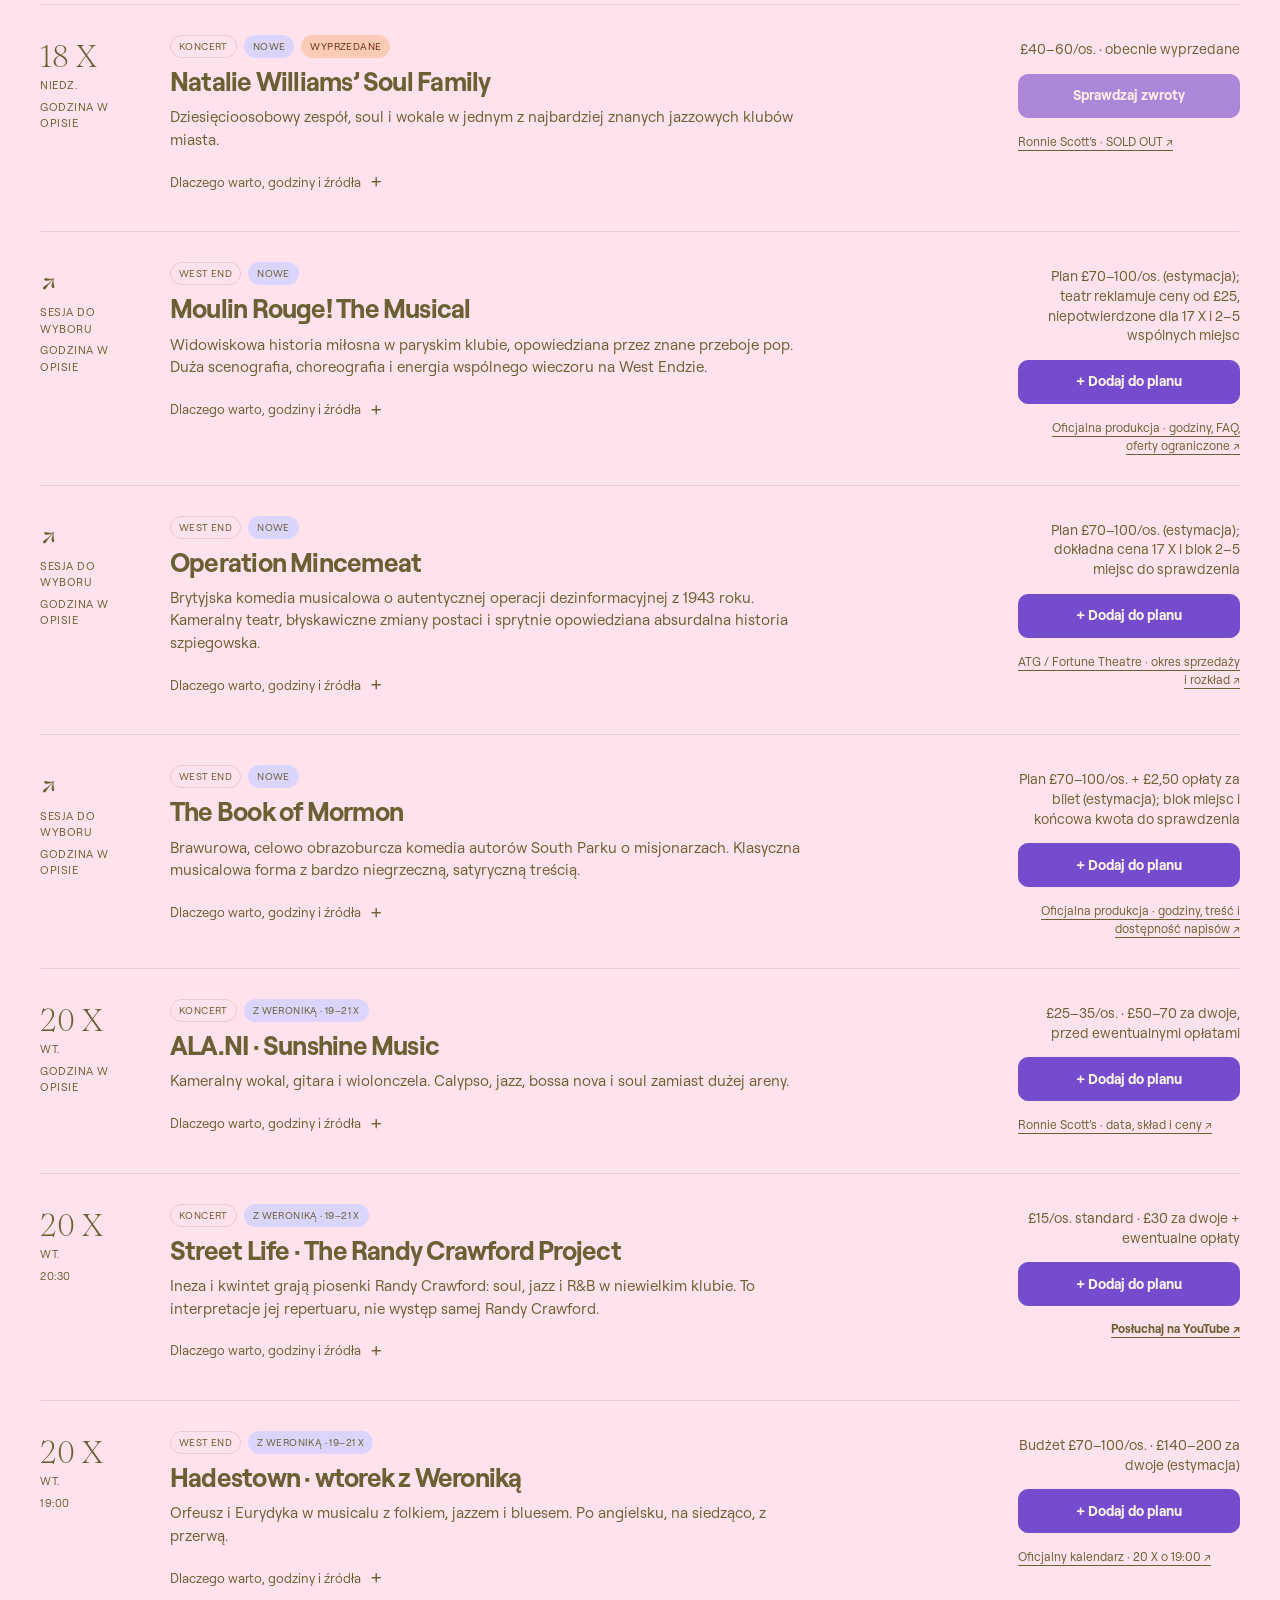
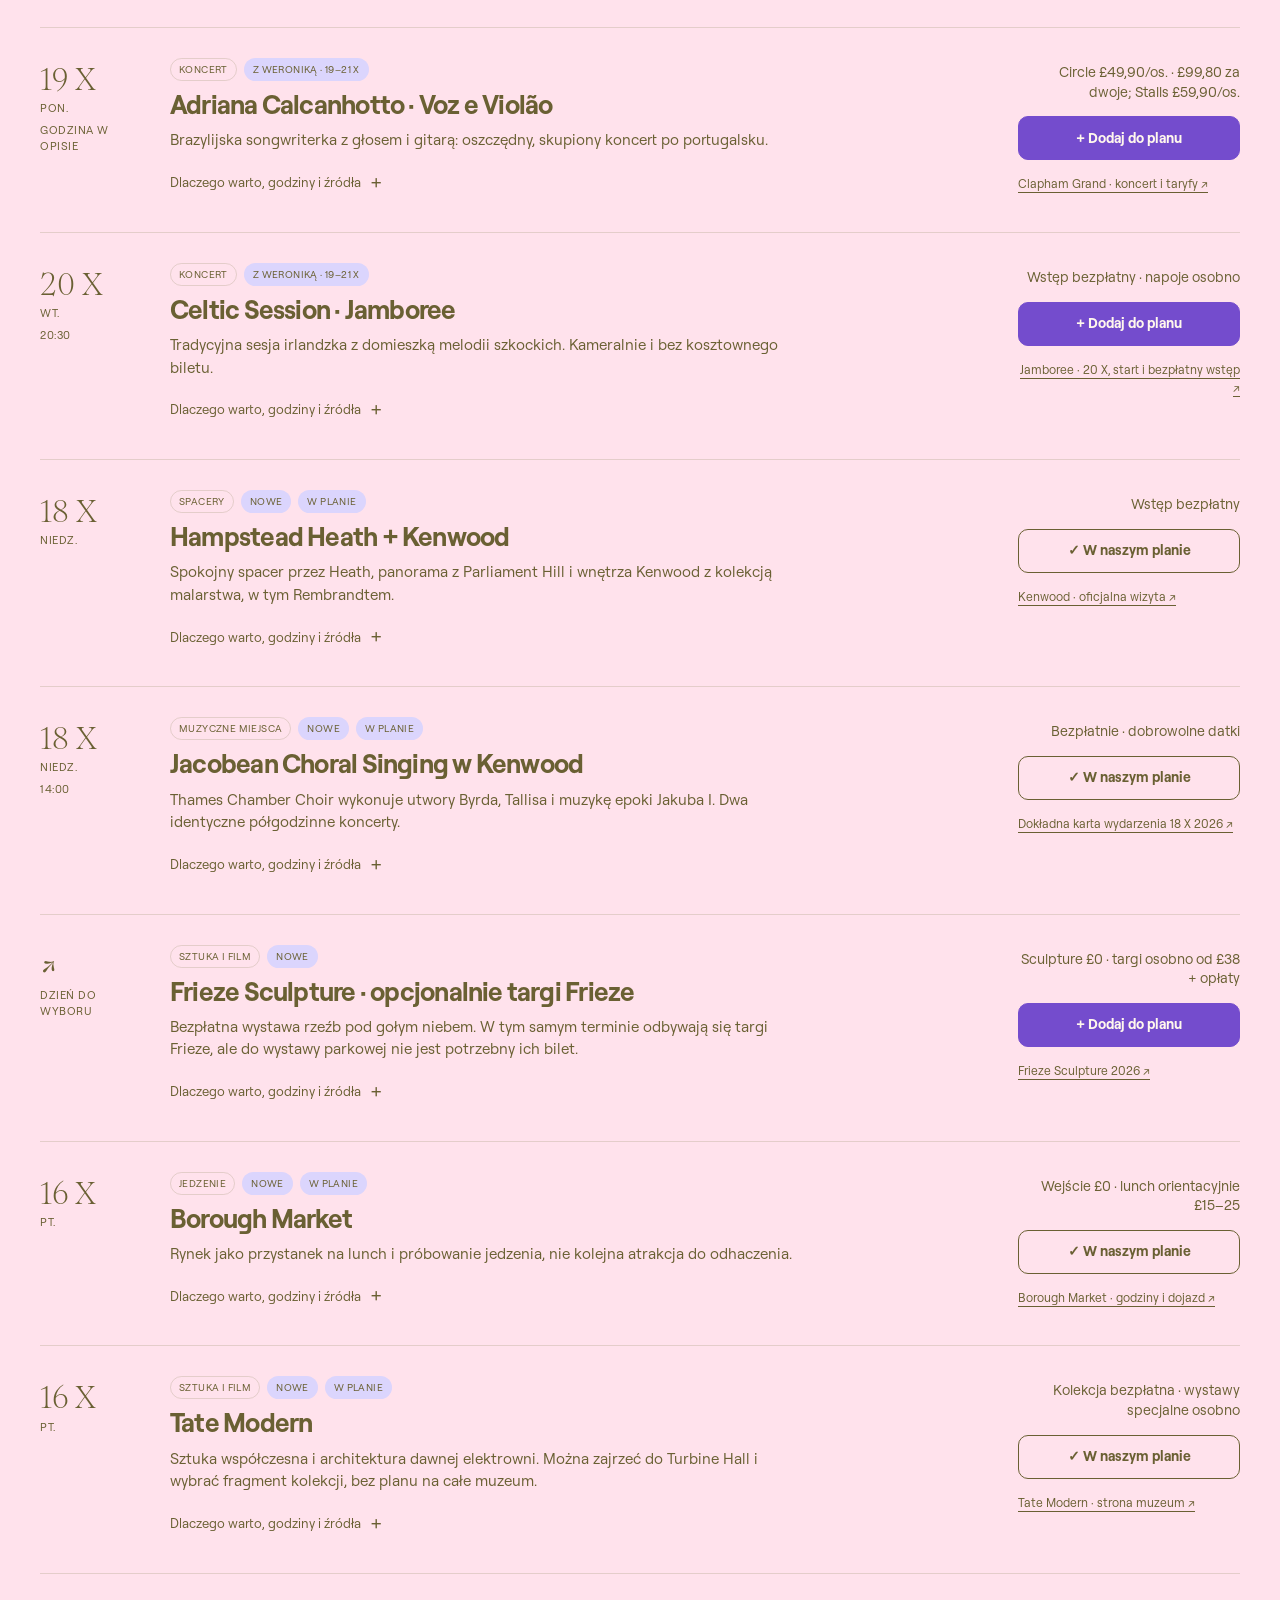
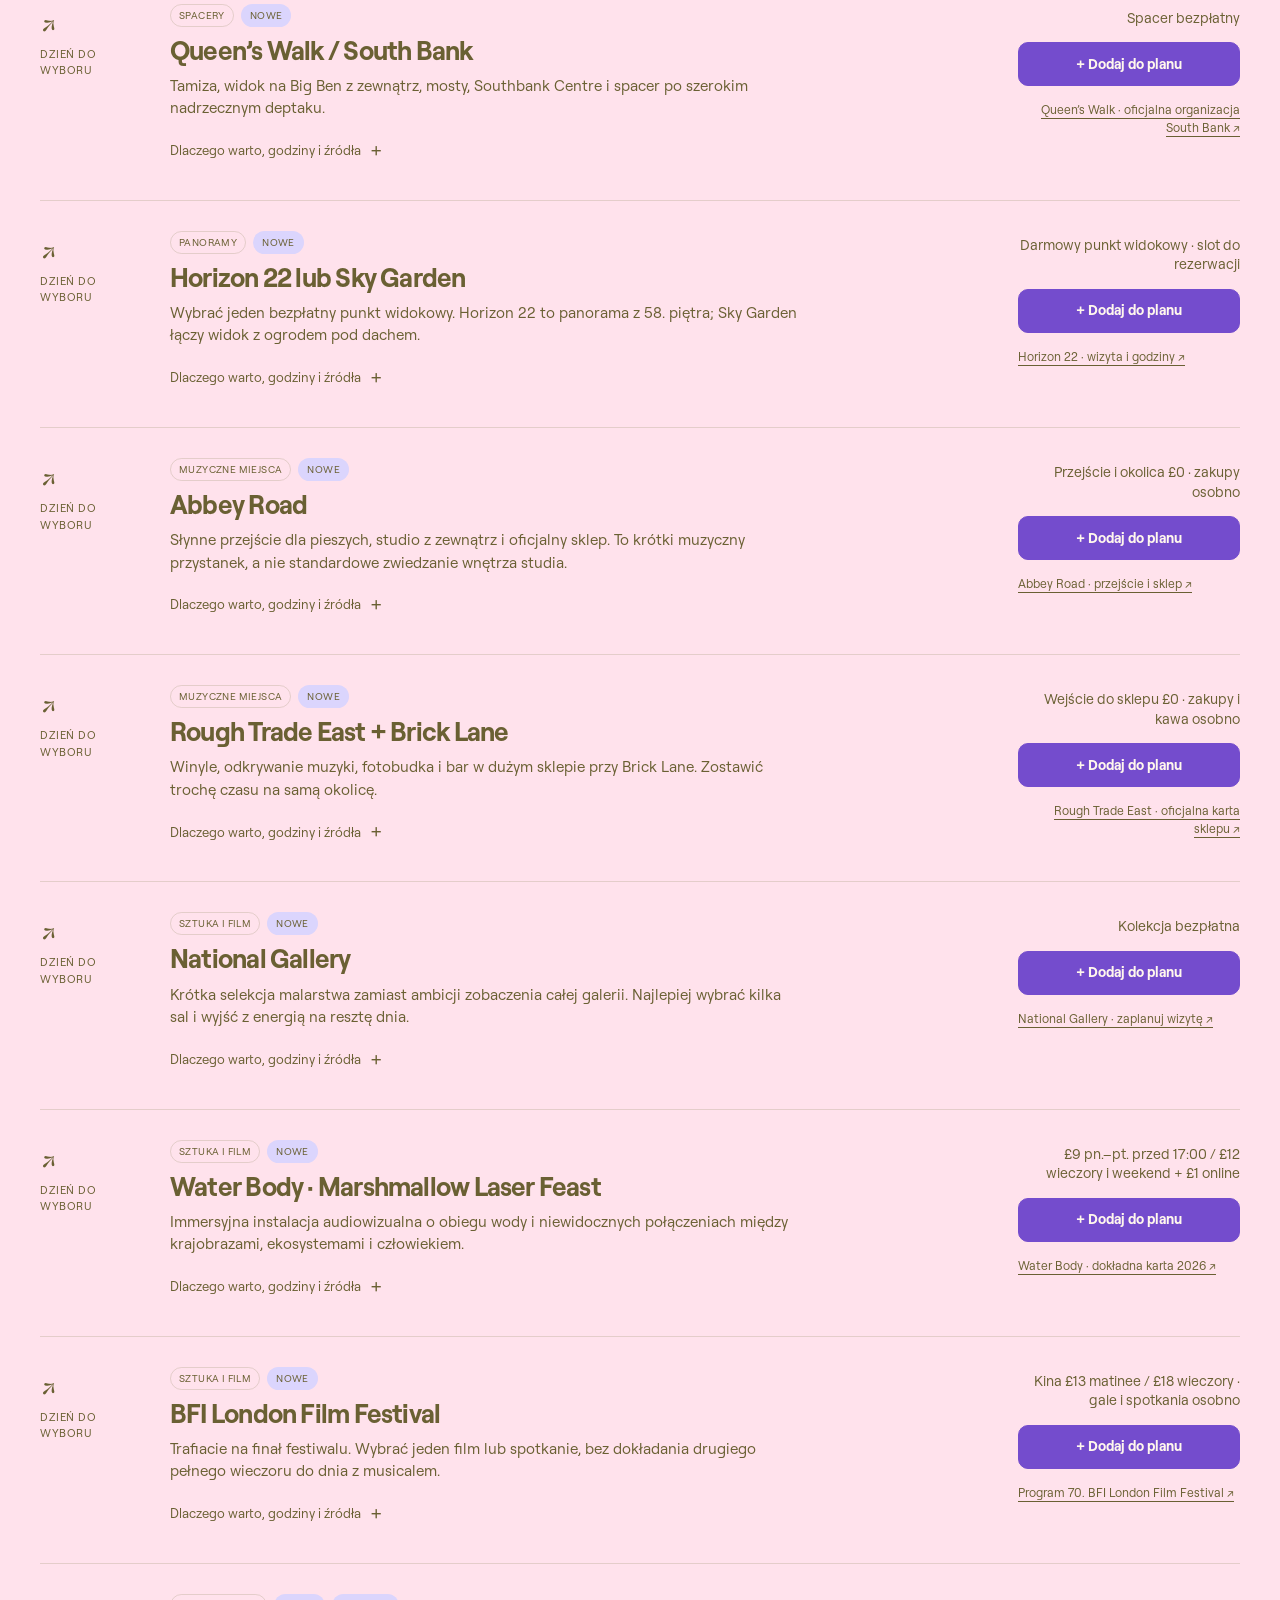
==== commit 964607e1: "feat(culture): extend London plans through Wednesday" ====
--- a/index.html
+++ b/index.html
@@ -5,24 +5,24 @@
 <meta http-equiv="Content-Security-Policy" content="default-src 'self'; script-src 'self'; style-src 'self' 'unsafe-inline'; img-src 'self' data:; font-src 'self'; connect-src 'self'; object-src 'none'; base-uri 'self'; form-action 'self'">
 <meta name="referrer" content="no-referrer">
 <meta name="theme-color" content="#ffe1eb"><meta name="robots" content="noindex,nofollow">
-<meta name="description" content="Londyn w dobrym towarzystwie. Wspólny przewodnik Mieszka, Kostka i Marcina: loty, muzyka, spacery i plan wyjazdu.">
+<meta name="description" content="Londyn w dobrym towarzystwie. Londyn 15–21 X: weekend z Kostkiem i dodatkowe dni z Weroniką. Koncerty, West End i wspólny planer.">
 <title>Londyn, w dobrym towarzystwie</title>
 <link rel="icon" href="assets/favicon.svg" type="image/svg+xml">
 <link rel="preload" href="assets/Romie-Regular.woff2" as="font" type="font/woff2" crossorigin>
 <link rel="preload" href="assets/Roobert-Regular.woff2" as="font" type="font/woff2" crossorigin>
-<link rel="stylesheet" href="style.css?v=20261013">
+<link rel="stylesheet" href="style.css?v=20261014">
 </head>
 <body>
 <a href="#main" class="skip">Przejdź do treści</a>
-<header class="masthead wrap"><a class="wordmark" href="#">londyn<span>notes z dobrego wyjazdu</span></a><div class="people"><span>Mieszko</span><span>Kostek</span><span>Marcin</span></div><button class="button outline small" data-action="share">Podziel się planem ↗</button></header>
+<header class="masthead wrap"><a class="wordmark" href="#">londyn<span>notes z dobrego wyjazdu</span></a><div class="people"><span>Mieszko</span><span>Kostek</span><span>Marcin</span><span>Weronika · od 19 X</span></div><button class="button outline small" data-action="share">Podziel się planem ↗</button></header>
 <main id="main">
-<section class="hero wrap" aria-labelledby="hero-title"><div class="hero-copy"><p class="eyebrow">15–21 PAŹDZIERNIKA 2026 · LOTY POTWIERDZONE</p><h1 id="hero-title">W dobrym<br>towarzystwie.</h1><p class="hero-description">Trochę muzyki, trochę miasta.<br>I dużo czasu razem.</p><div class="hero-actions"><a class="button" href="#plan">Ułóżmy ten wyjazd <span>↘</span></a><a class="text-link" href="#loty">Nasze loty ↗</a></div><p class="hero-foot">Mieszko + Kostek w drodze. Marcin na miejscu.<br>Do tego Karolina i może Adam. Fajnie być razem.</p></div><figure class="hero-art"><img src="assets/london-felt-hero.png" alt="Filcowa kompozycja Londynu: Big Ben, Tower Bridge, autobus i miękkie chmury" width="1536" height="1024" fetchpriority="high"><figcaption>Nasza mała, miękka wersja wielkiego miasta.</figcaption></figure></section>
-<nav class="section-nav" aria-label="Przewodnik"><div class="wrap nav-inner"><a href="#plan">Nasz plan <span id="nav-count"></span></a><a href="#loty">Loty</a><a href="#odkrywaj">Muzyka i miasto</a><a href="#budzet">Budżet</a><a href="#praktycznie">Na miejscu</a><a href="#archiwum">Cały research</a></div></nav>
+<section class="hero wrap" aria-labelledby="hero-title"><div class="hero-copy"><p class="eyebrow">15–21 PAŹDZIERNIKA 2026 · LOTY POTWIERDZONE</p><h1 id="hero-title">W dobrym<br>towarzystwie.</h1><p class="hero-description">Trochę muzyki, trochę miasta.<br>I dużo czasu razem.</p><div class="hero-actions"><a class="button" href="#plan">Ułóżmy ten wyjazd <span>↘</span></a><a class="text-link" href="#loty">Nasze loty ↗</a></div><p class="hero-foot">Mieszko + Kostek w drodze. Marcin na miejscu.<br>Karolina i może Adam. Od poniedziałku dołącza Weronika.</p></div><figure class="hero-art"><img src="assets/london-felt-hero.png" alt="Filcowa kompozycja Londynu: Big Ben, Tower Bridge, autobus i miękkie chmury" width="1536" height="1024" fetchpriority="high"><figcaption>Nasza mała, miękka wersja wielkiego miasta.</figcaption></figure></section>
+<nav class="section-nav" aria-label="Przewodnik"><div class="wrap nav-inner"><a href="#weronika">Z Weroniką · 19–21 X</a><a href="#plan">Nasz plan <span id="nav-count"></span></a><a href="#loty">Loty</a><a href="#odkrywaj">Muzyka i miasto</a><a href="#budzet">Budżet</a><a href="#praktycznie">Na miejscu</a><a href="#archiwum">Cały research</a></div></nav>
 <div id="app"><p class="loading wrap">Otwieramy nasz londyński notes…</p></div>
 </main>
-<footer class="footer wrap"><p class="footer-title">Nie trzeba zobaczyć wszystkiego.<br>Trzeba mieć do czego wrócić.</p><div class="footer-bottom"><p>Przygotowane dla Mieszka, Kostka, Marcina i londyńskich przyjaciół.<br><span data-flight-freshness>Loty i dojazd sprawdzone: 13 X 2026. Mieszko wraca 21 X, Kostek 19 X.</span> Research atrakcji: 3 IX 2026.<br>Loty kupione; wejściówki i program jeszcze do ustalenia.</p><p>Wizualnie w rodzinie <a href="https://chmurnik.cloud" target="_blank" rel="noopener noreferrer">CHMURNIKA ↗</a>.<br>Nowe filcowe ilustracje wygenerowane specjalnie do tego przewodnika.</p></div><details><summary>O stronie, danych i udostępnianiu</summary><p>Publiczna strona GitHub Pages, bez logowania, reklam i analityki. Nie zawiera adresu gospodarza ani numerów rezerwacji i biletów. Wybory zapisują się lokalnie. Udostępniony link jest kopią wyborów i wpisanych kwot, nie wspólnym dokumentem aktualizowanym na żywo. Nie wpisuj danych osobowych. Nie traktuj planu jako rezerwacji ani aktualnej oferty sprzedaży.</p><p>Fonty i kierunek wizualny pochodzą z własnego projektu CHMURNIK. Ilustracje są stylizacją, nie mapą ani dokumentacją miejsc.</p></details></footer>
+<footer class="footer wrap"><p class="footer-title">Nie trzeba zobaczyć wszystkiego.<br>Trzeba mieć do czego wrócić.</p><div class="footer-bottom"><p>Przygotowane dla Mieszka, Kostka, Weroniki, Marcina i londyńskich przyjaciół.<br><span data-flight-freshness>Loty i dojazd sprawdzone: 13 X 2026. Mieszko wraca 21 X, Kostek 19 X.</span> Nowe propozycje 19–21 X: 14 X 2026. Pozostałe atrakcje: daty przy kartach.<br>Loty kupione; wejściówki i program jeszcze do ustalenia.</p><p>Wizualnie w rodzinie <a href="https://chmurnik.cloud" target="_blank" rel="noopener noreferrer">CHMURNIKA ↗</a>.<br>Nowe filcowe ilustracje wygenerowane specjalnie do tego przewodnika.</p></div><details><summary>O stronie, danych i udostępnianiu</summary><p>Publiczna strona GitHub Pages, bez logowania, reklam i analityki. Nie zawiera adresu gospodarza ani numerów rezerwacji i biletów. Wybory zapisują się lokalnie. Udostępniony link jest kopią wyborów i wpisanych kwot, nie wspólnym dokumentem aktualizowanym na żywo. Nie wpisuj danych osobowych. Nie traktuj planu jako rezerwacji ani aktualnej oferty sprzedaży.</p><p>Fonty i kierunek wizualny pochodzą z własnego projektu CHMURNIK. Ilustracje są stylizacją, nie mapą ani dokumentacją miejsc.</p></details></footer>
 <div id="toast" class="toast" role="status" aria-live="polite"></div>
-<dialog id="share-dialog"><form method="dialog"><button class="dialog-close" aria-label="Zamknij">×</button></form><h2>Ten sam pomysł,<br>cała ekipa.</h2><p>Wyślij ten link Kostkowi, Marcinowi i reszcie ekipy. Otworzą kopię Twoich wyborów i kwot. Późniejsze zmiany nie synchronizują się automatycznie.</p><label for="share-url">Link do tej wersji planu</label><textarea id="share-url" rows="3" readonly></textarea><button class="button" data-action="copy-share">Kopiuj link</button><p class="muted">Strona jest publiczna. W linku nie ma adresów ani danych dokumentów.</p></dialog>
-<script type="module" src="app.mjs?v=20261013"></script>
-<noscript><p class="wrap">Włącz JavaScript, aby korzystać z planera. Pełne dane można przeczytać w <a href="data/events.json">pliku wydarzeń</a> i <a href="data/places.json">pliku atrakcji</a>.</p></noscript>
+<dialog id="share-dialog"><form method="dialog"><button class="dialog-close" aria-label="Zamknij">×</button></form><h2>Ten sam pomysł,<br>cała ekipa.</h2><p>Wyślij ten link Weronice, Kostkowi, Marcinowi i reszcie ekipy. Otworzą kopię Twoich wyborów i kwot. Późniejsze zmiany nie synchronizują się automatycznie.</p><label for="share-url">Link do tej wersji planu</label><textarea id="share-url" rows="3" readonly></textarea><button class="button" data-action="copy-share">Kopiuj link</button><p class="muted">Strona jest publiczna. W linku nie ma adresów ani danych dokumentów.</p></dialog>
+<script type="module" src="app.mjs?v=20261014"></script>
+<noscript><p class="wrap">Włącz JavaScript, aby korzystać z planera. Pełne dane można przeczytać w <a href="data/events.json">pliku wydarzeń</a> w <a href="data/places.json">pliku atrakcji</a> oraz <a href="data/culture-extension.json">nowych propozycjach z Weroniką</a>.</p></noscript>
 </body></html>
--- a/style.css
+++ b/style.css
@@ -7,6 +7,24 @@
 @media(prefers-reduced-motion:reduce){html{scroll-behavior:auto}*,*::before,*::after{animation:none!important;transition:none!important}.button:hover{transform:none}}
 @media print{body{background:var(--cream);color:var(--dark);font-size:11px}.masthead,.hero,.section-nav,.footer,dialog,.toast,.sidebar,.toolbar,.plan-controls,.event-side,.budget-form,.hero-art{display:none!important}.section{padding-block:20px}.wrap{width:100%}.plan-layout,.budget-layout{display:block}.day{break-inside:avoid}.day-label strong{font-size:20px}.section-head h2{font-size:30px}.flights-options,.banner,.search-row,.filters,.filter-meta,.catalogue,.practical-grid,.archive{display:none!important}.budget-sheet{padding:18px}.budget-total{font-size:40px}#odkrywaj{display:none!important}.route-block{display:block}.flight-ticket{grid-template-columns:1fr 1fr}a::after{content:none}button{display:none}.field{display:none}.warning-list{break-inside:avoid}}
 .sr-only{position:absolute;width:1px;height:1px;padding:0;margin:-1px;overflow:hidden;clip:rect(0,0,0,0);white-space:nowrap;border:0}
+/* The extension uses the same felt illustrations, typography and soft palette. */
+.culture-section{background:var(--cream)}
+.culture-heading{display:grid;grid-template-columns:1.2fr .8fr;gap:45px;align-items:center}
+.culture-heading h2{font:400 clamp(48px,6vw,80px)/1.02 Romie,Georgia,serif;letter-spacing:-.045em;margin:0 0 24px}
+.culture-lead{font-size:22px;line-height:1.45;margin-bottom:18px}
+.culture-heading img{width:100%;height:auto;border-radius:30px;mix-blend-mode:multiply}
+.culture-days,.culture-presets{display:grid;grid-template-columns:repeat(3,minmax(0,1fr));gap:22px}
+.culture-days{margin:40px 0 48px;border-block:1px dashed var(--line);padding:28px 0}
+.culture-days article{min-width:0}.culture-days h3{font-size:21px;margin:0 0 12px}.culture-days p{font-size:14px}.culture-days .eyebrow{font-size:11px}
+.culture-choice-heading{margin-bottom:25px}.culture-choice-heading h3{font:400 34px/1.15 Romie,Georgia,serif;margin-bottom:12px}.culture-choice-heading p{max-width:720px;font-size:14px}
+.culture-preset{display:flex;flex-direction:column;background:var(--pink);border:2px solid transparent;padding:27px;border-radius:24px;min-width:0}
+.culture-preset:nth-child(2){background:var(--lavender)}.culture-preset:nth-child(3){background:var(--paper)}.culture-preset.is-selected{border-color:var(--ink)}
+.culture-preset h3{font:400 32px/1.1 Romie,Georgia,serif;margin:0 0 16px}.culture-preset p{font-size:14px}.culture-preset .eyebrow{font-size:11px}.culture-price{font-weight:700;margin:22px 0 14px}.culture-preset .muted{margin-bottom:24px}.culture-preset .button{margin-top:auto;align-self:flex-start;min-height:46px}
+.culture-bottom{display:flex;gap:30px;align-items:center;justify-content:space-between;margin-top:28px}.culture-bottom>div{max-width:740px}.culture-bottom p{font-size:12px;margin-top:8px}.culture-bottom .button{flex-shrink:0}
+.culture-extra{margin-top:25px;border-top:1px solid var(--line);padding-top:12px}.culture-extra p{max-width:850px;font-size:14px;margin:12px 0}.culture-freshness{margin-top:24px}
+@media(max-width:1050px){.culture-heading{gap:22px}.culture-presets{gap:14px}.culture-preset{padding:22px}.culture-preset h3{font-size:29px}.culture-bottom{align-items:flex-start;flex-direction:column}}
+@media(max-width:720px){.culture-heading{grid-template-columns:1fr}.culture-heading img{display:none}.culture-heading h2{font-size:52px}.culture-lead{font-size:19px}.culture-days,.culture-presets{grid-template-columns:1fr}.culture-days{gap:25px;margin:28px 0}.culture-days article+article{border-top:1px solid var(--line);padding-top:22px}.culture-preset{padding:25px}.culture-choice-heading h3{font-size:30px}.culture-extra summary{font-size:14px}.culture-bottom .button{white-space:normal;text-align:left}}
+@media print{.culture-heading img,.culture-presets,.culture-choice-heading,.culture-bottom,.culture-extra{display:none}.culture-heading{display:block}.culture-heading h2{font-size:30px}.culture-days{gap:18px;margin:15px 0;padding:15px 0}.culture-days h3{font-size:16px}.culture-days p{font-size:12px}}
 .hero-art img{height:auto}.editorial{height:290px}.editorial img{min-height:0}.group-section{margin:38px 0 45px;padding:28px 0;border-block:1px solid var(--line)}.group-section h3{font:400 38px/1.05 Romie,Georgia,serif;margin-bottom:16px}.group-intro{display:grid;grid-template-columns:1fr 1fr;gap:35px}.group-intro p{font-size:14px}.group-options{display:grid;grid-template-columns:1fr 1fr;gap:0 40px;margin-top:23px}.group-option{padding:16px 0;border-top:1px solid var(--line)}.group-option strong{font-size:17px}.group-option p{font-size:13px;margin:7px 0}.group-option a{font-size:12px}.group-status{margin:24px 0 0;display:flex;gap:12px;flex-wrap:wrap}.group-status span{font-size:12px;padding:7px 13px;border:1px solid var(--line);border-radius:40px}
 @media(max-width:1050px) and (min-width:721px){.editorial{height:auto}}
 @media(max-width:720px){.editorial{height:245px}.group-intro,.group-options{grid-template-columns:1fr;gap:16px}.group-section h3{font-size:34px}}
@@ -17,3 +35,4 @@
 .plan-item,.plan-item>*,.day,.day>*{min-width:0}
 .plan-controls{gap:8px}
 .plan-controls select{min-width:0}
+@media(max-width:400px){.hero>*{min-width:0}.hero h1{font-size:clamp(48px,16vw,64px)}}
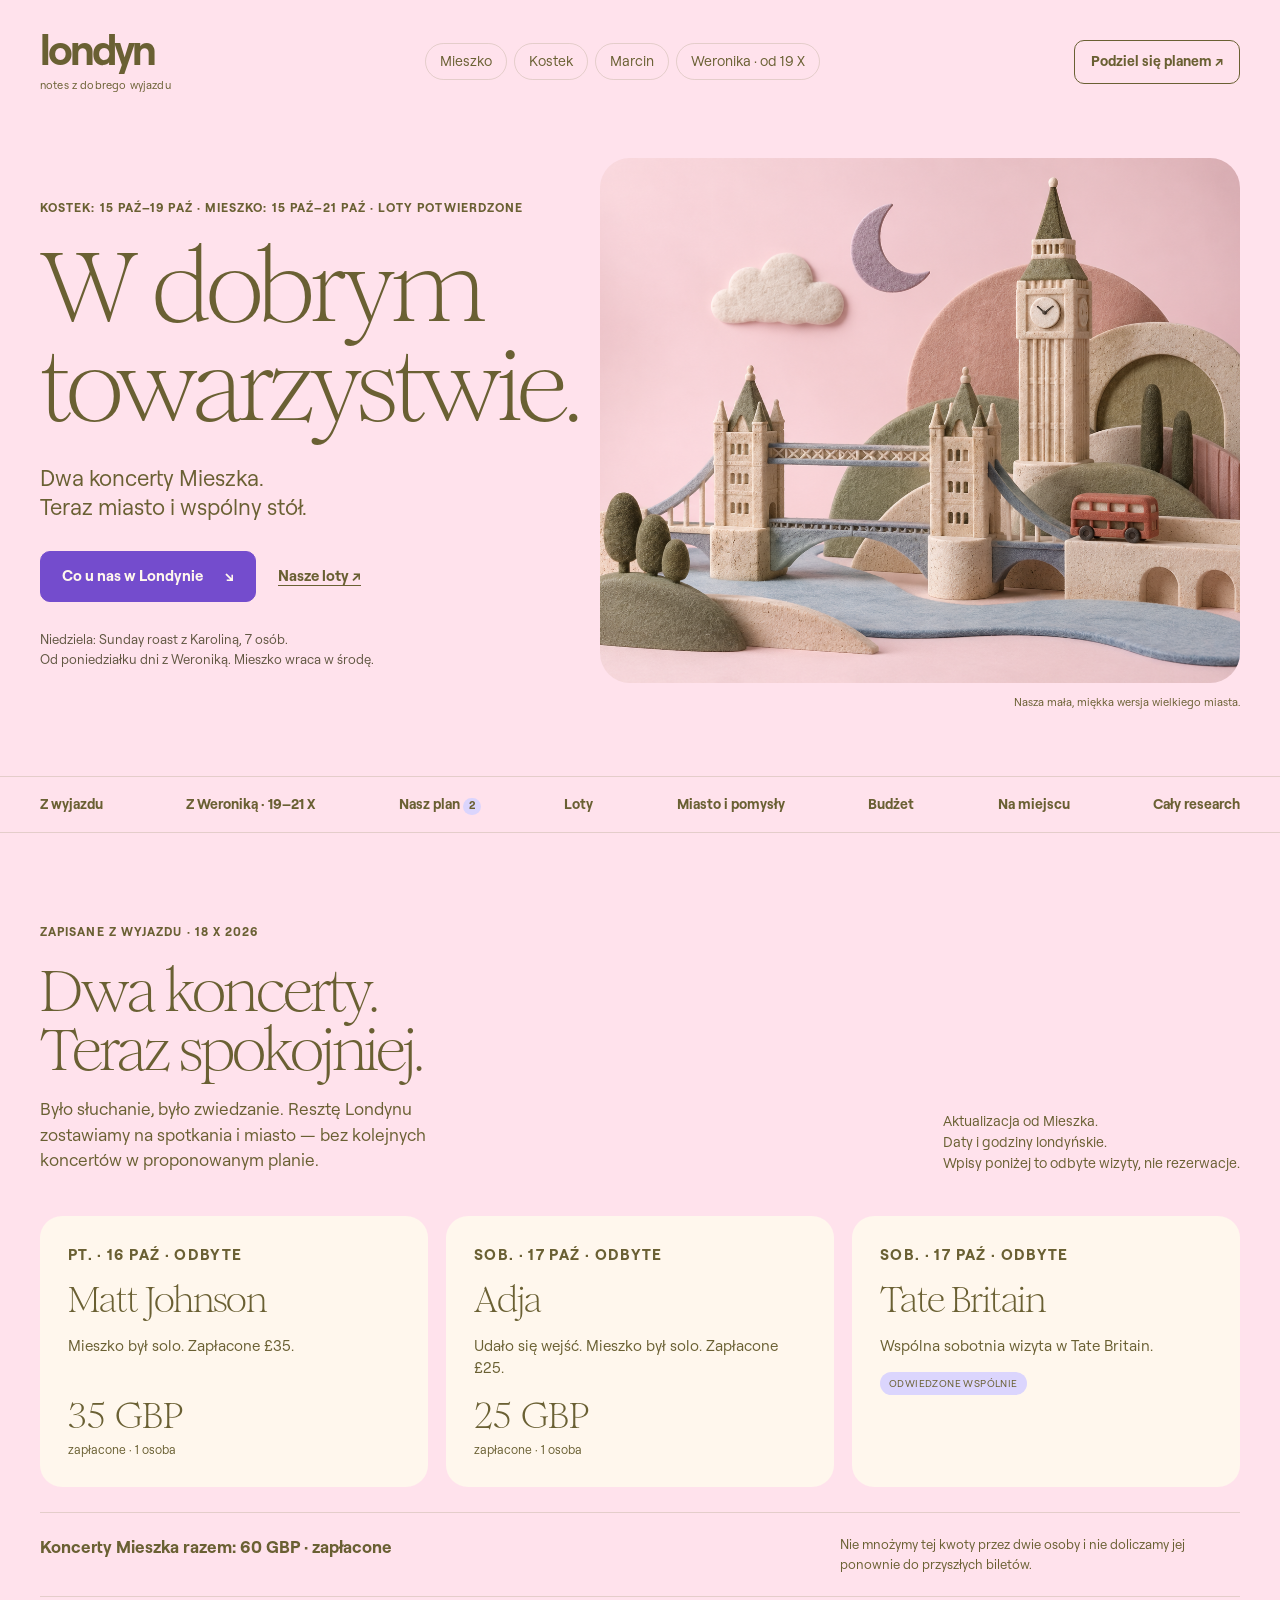
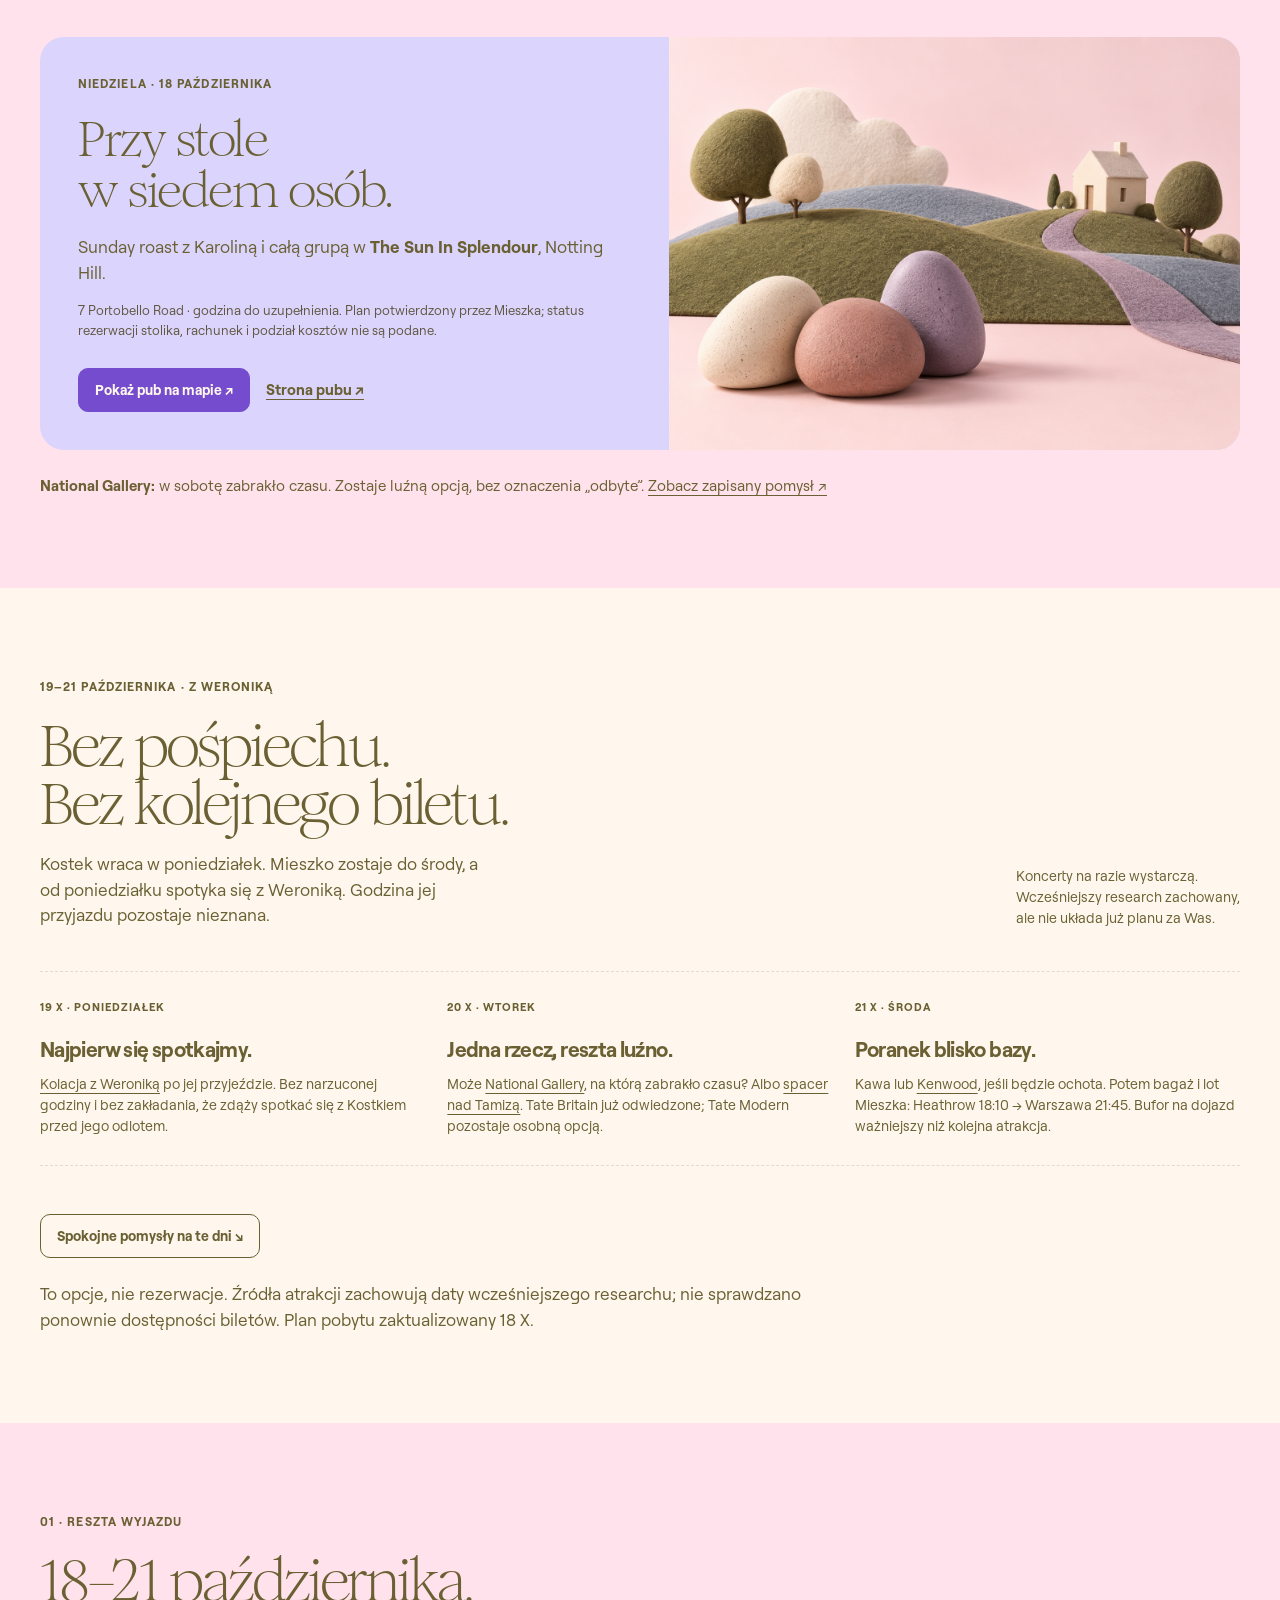
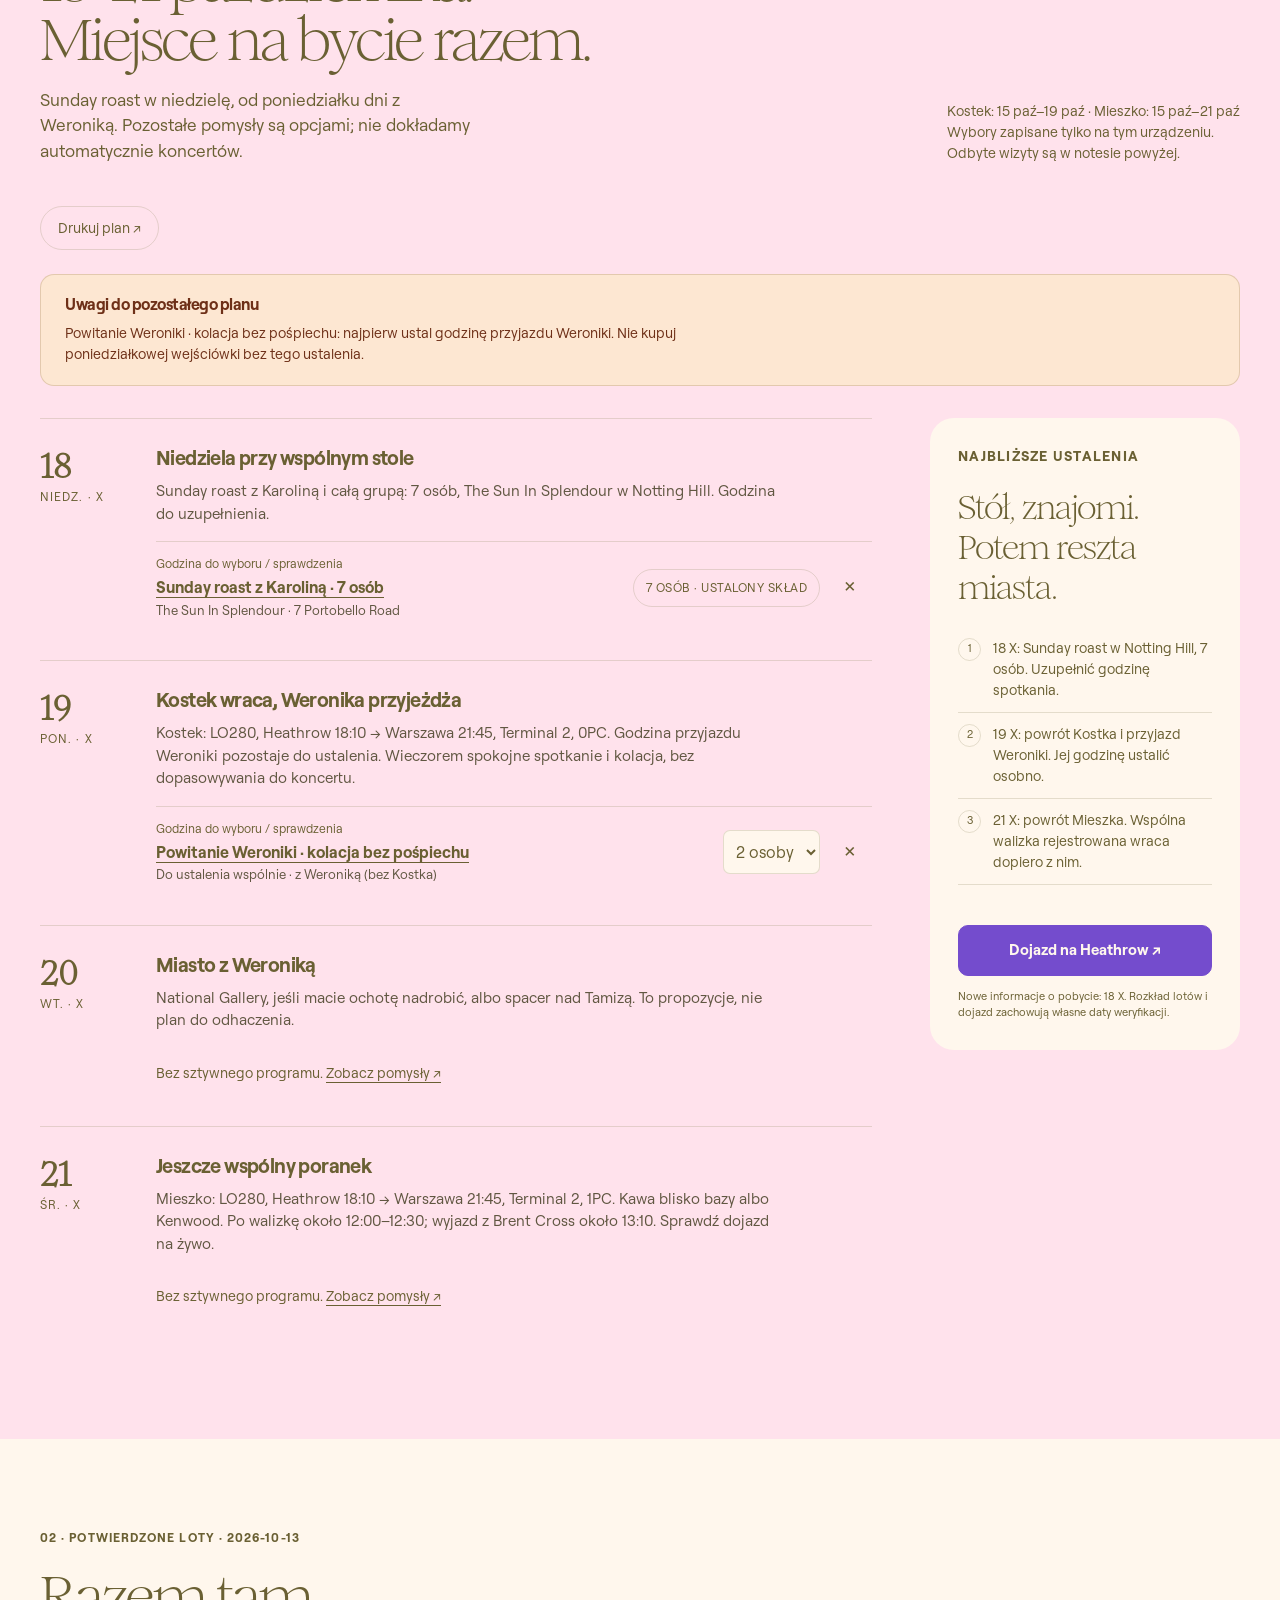
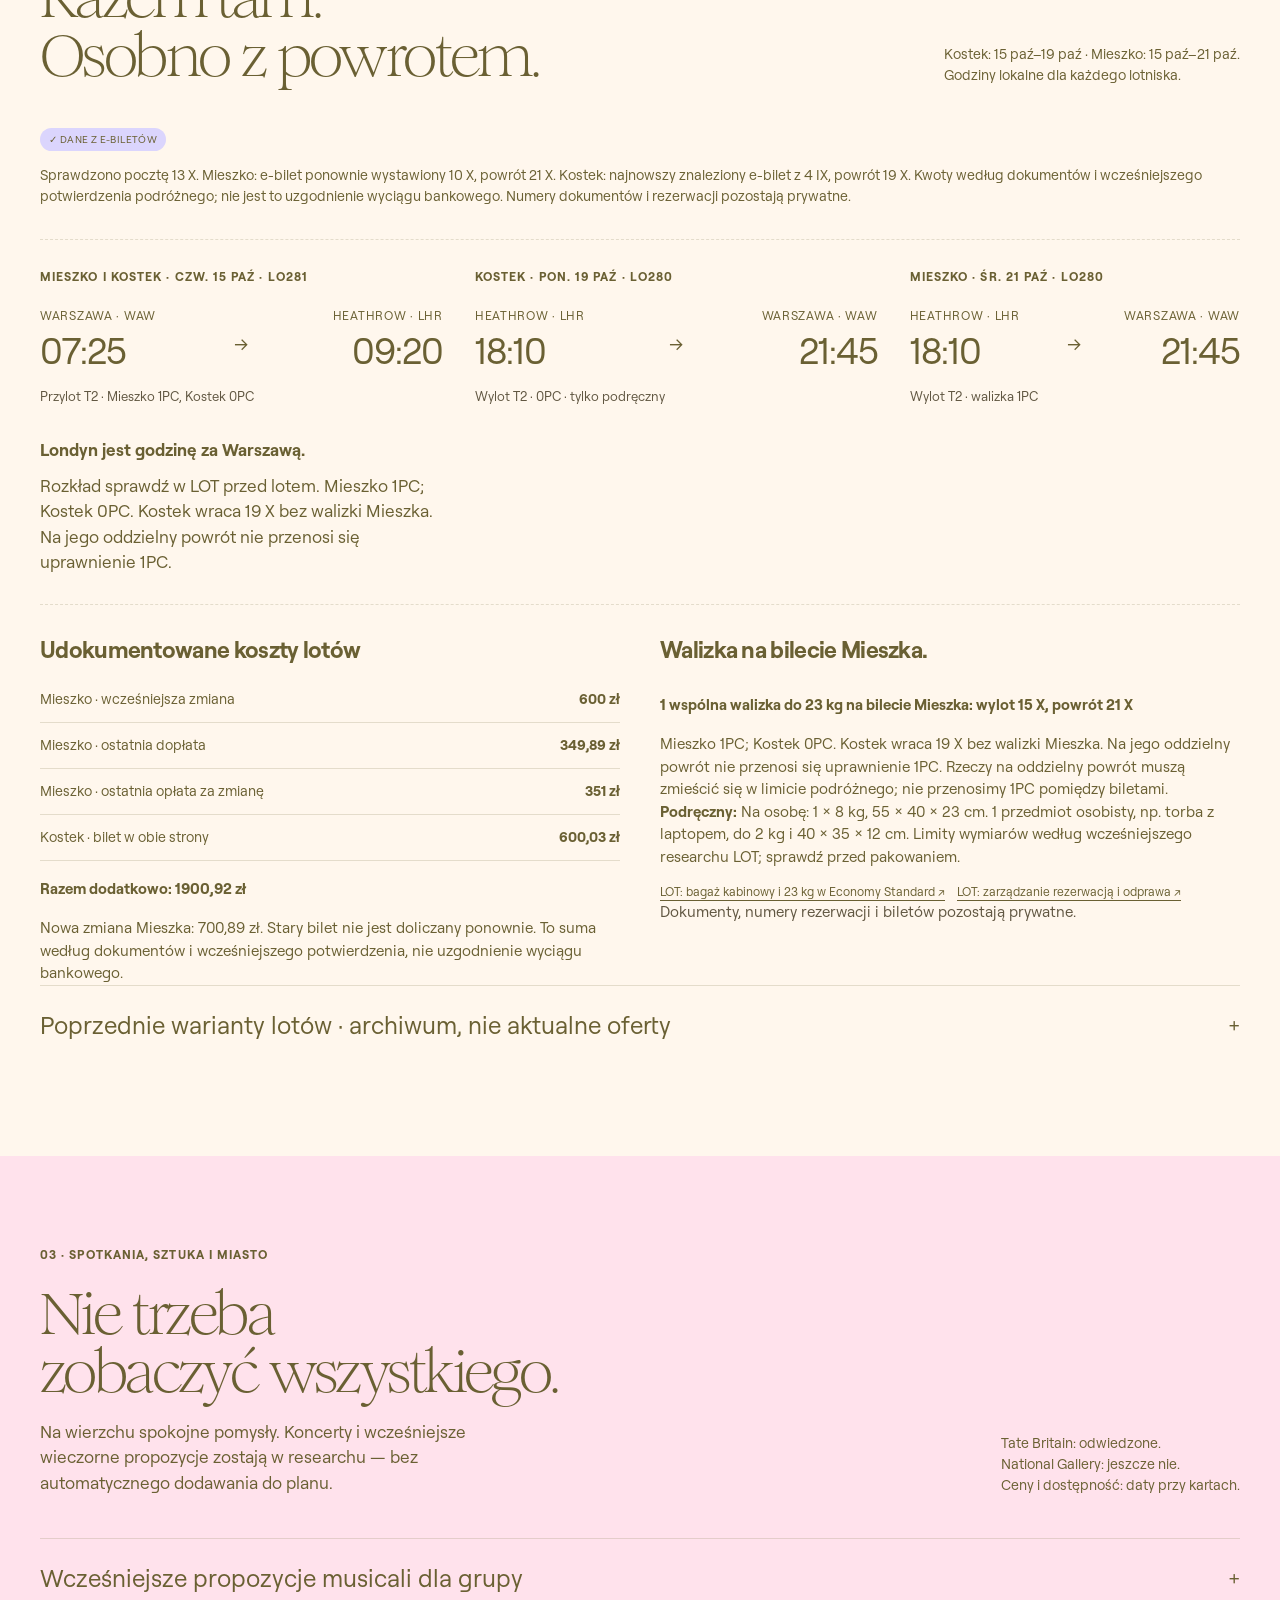
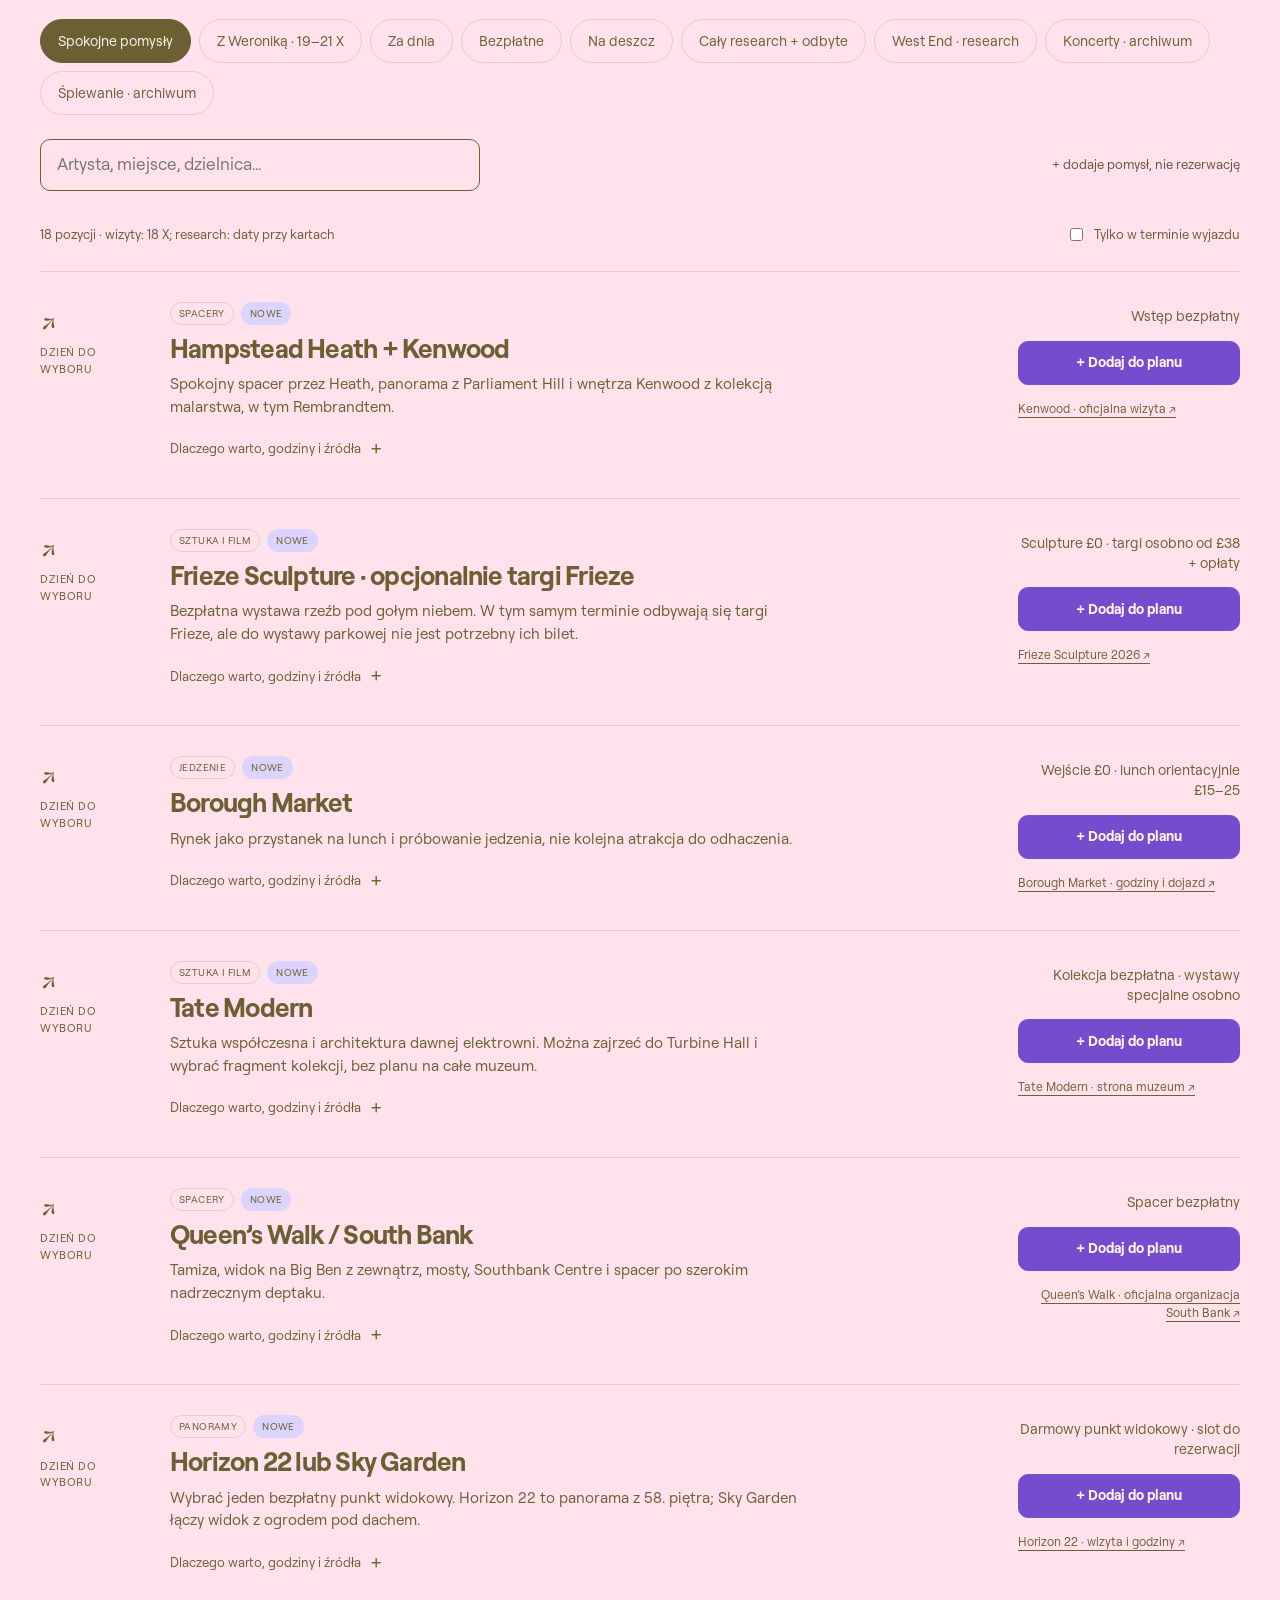
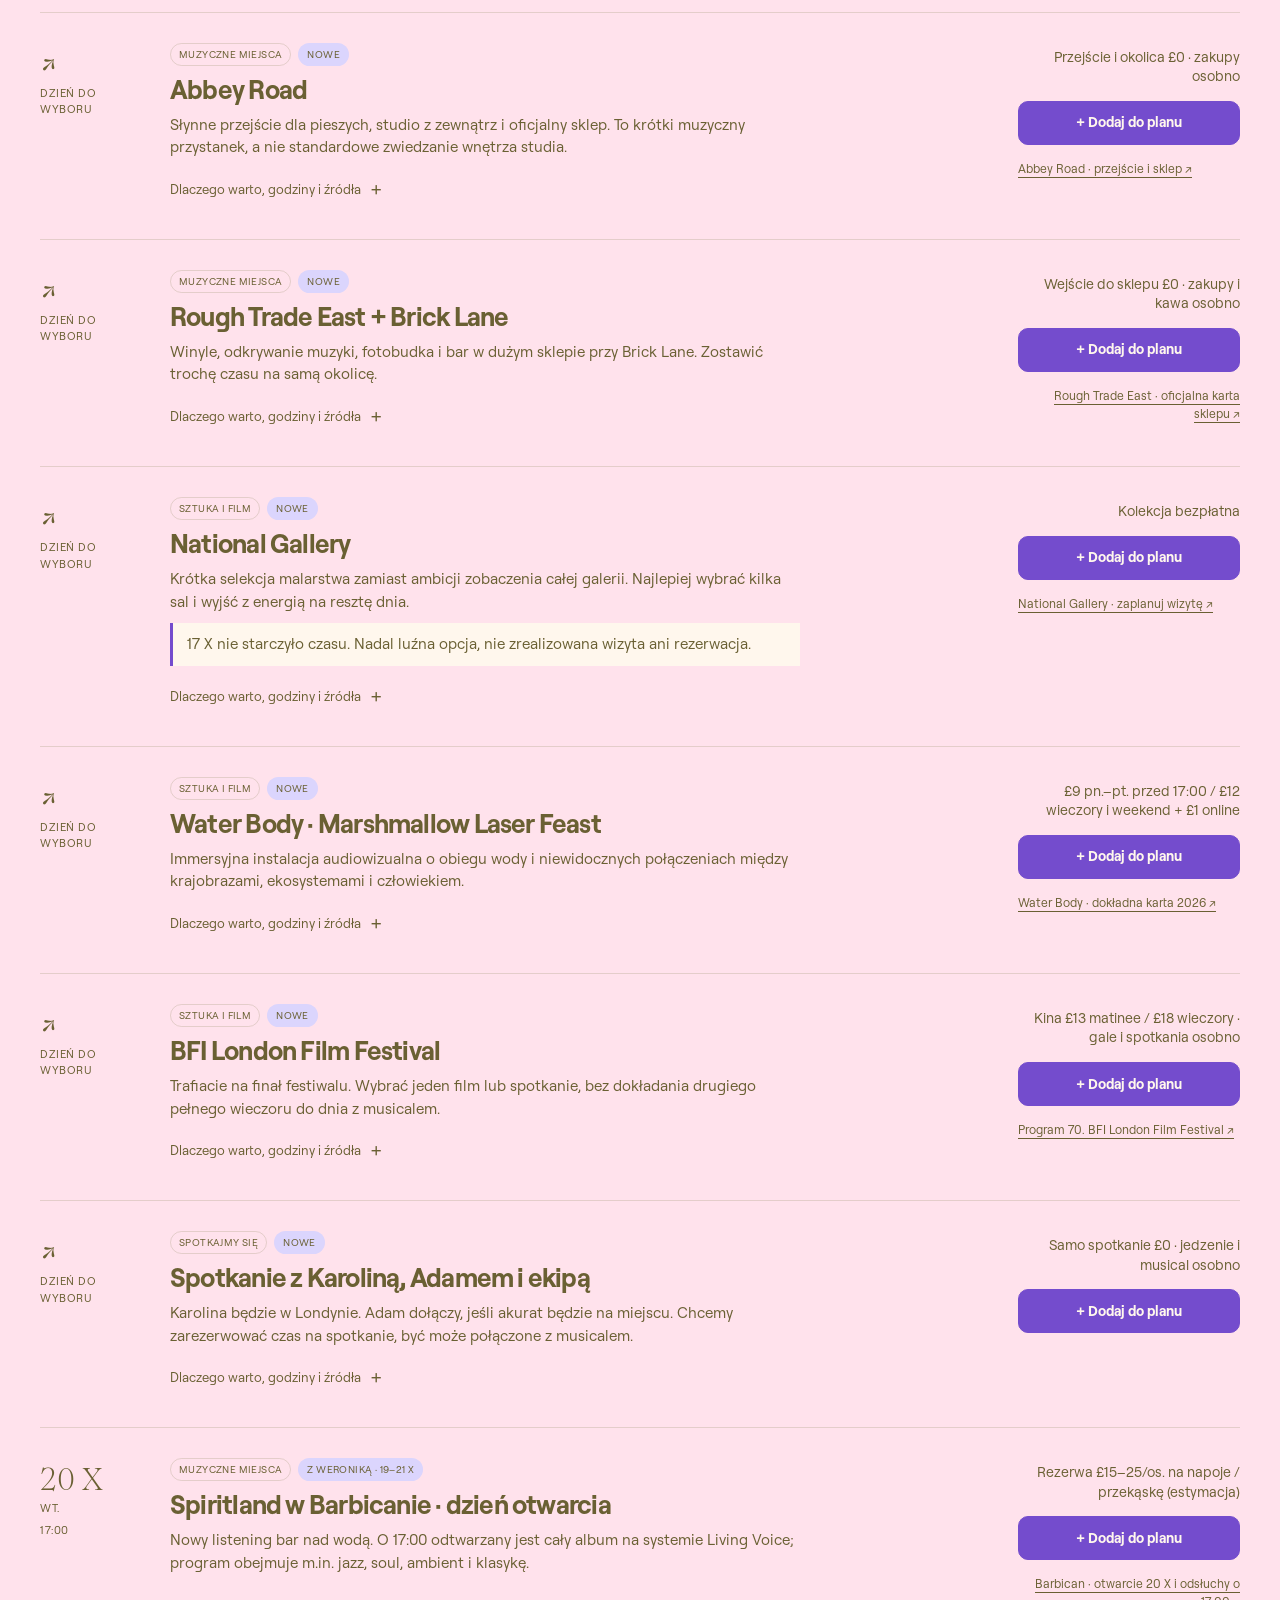
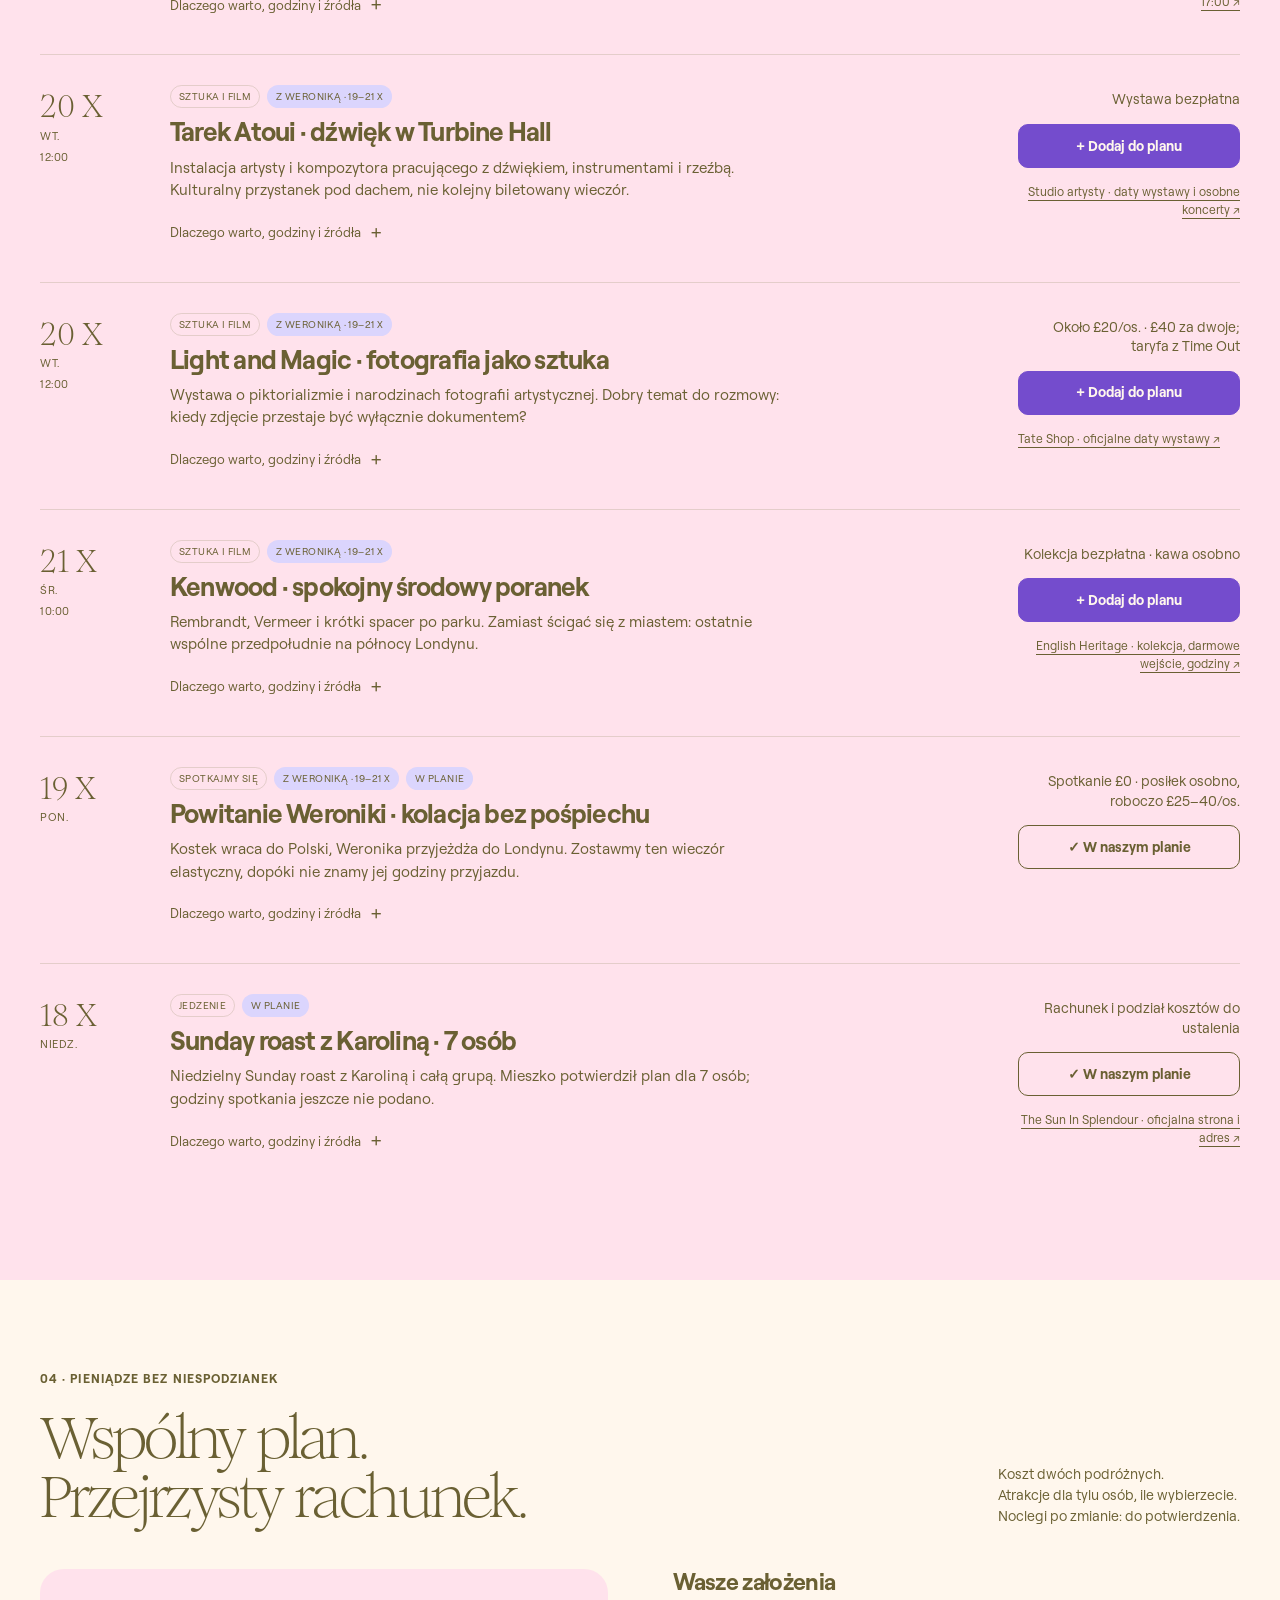
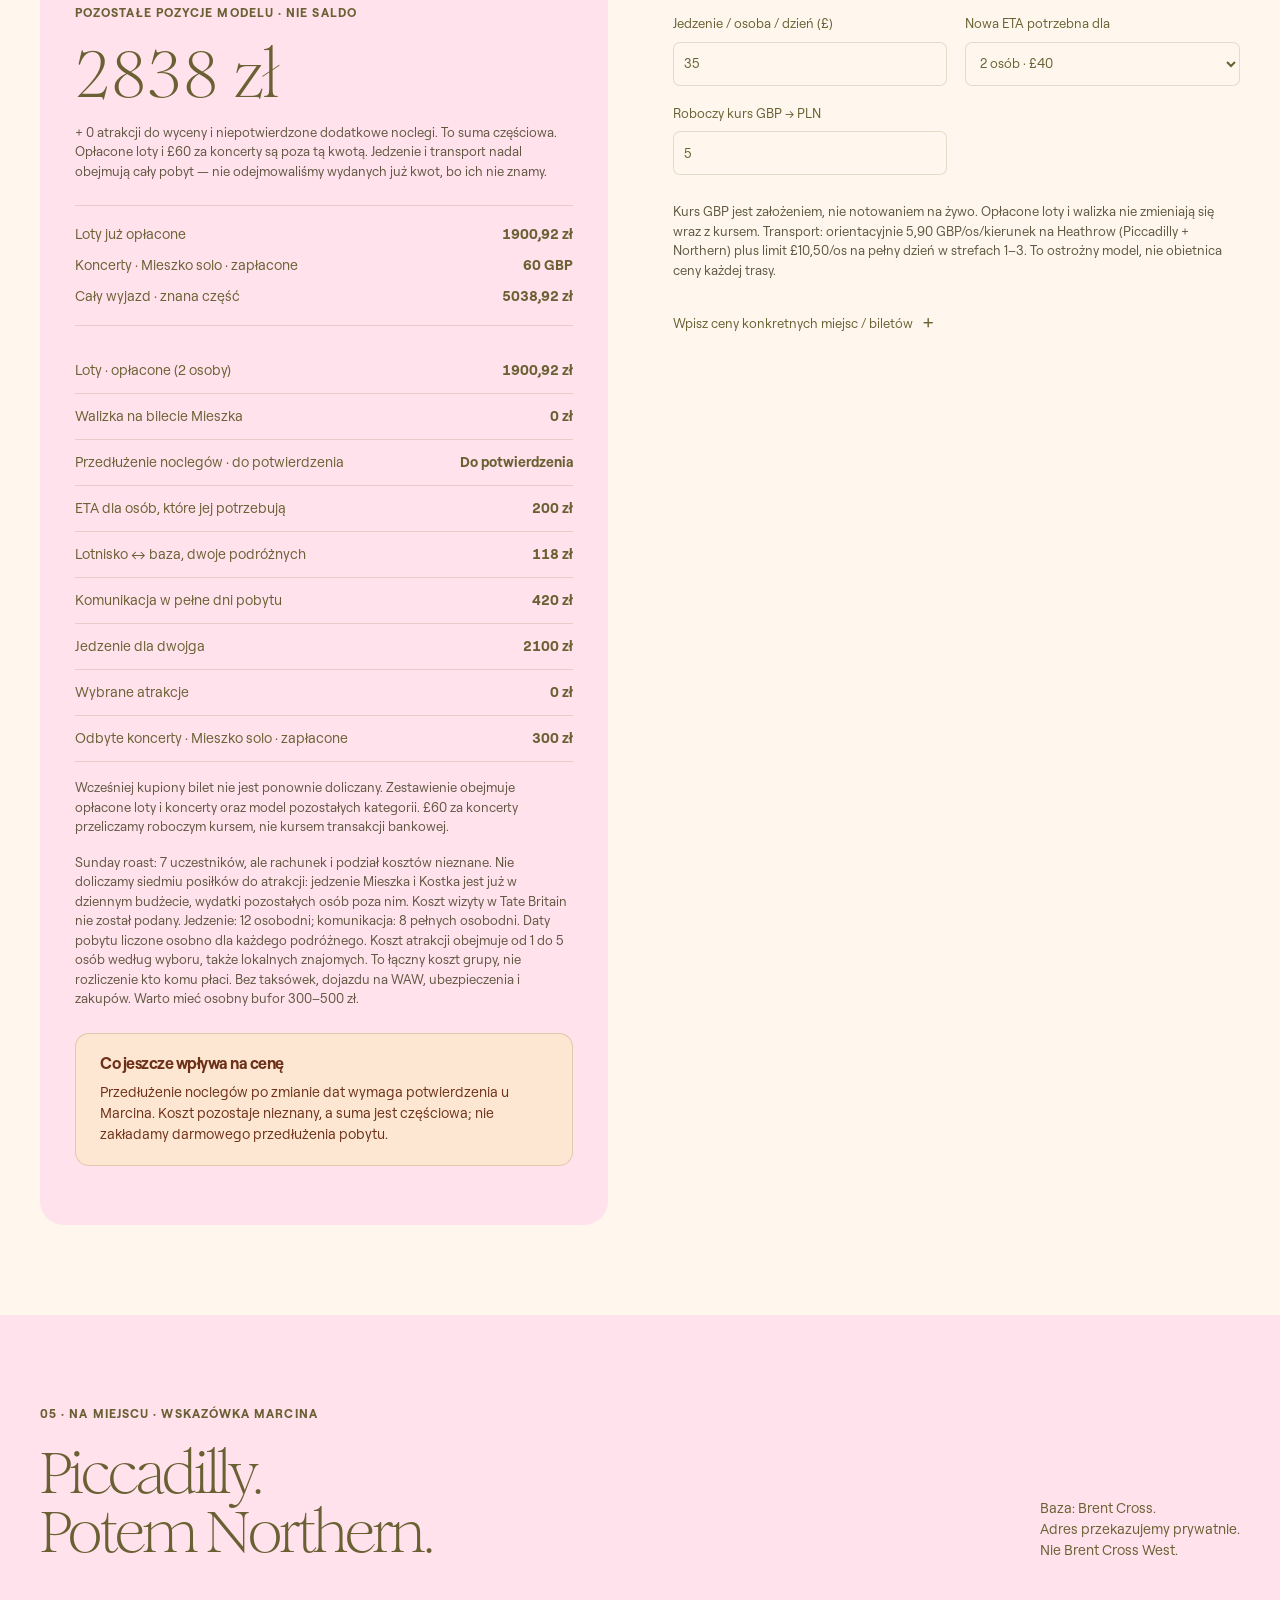
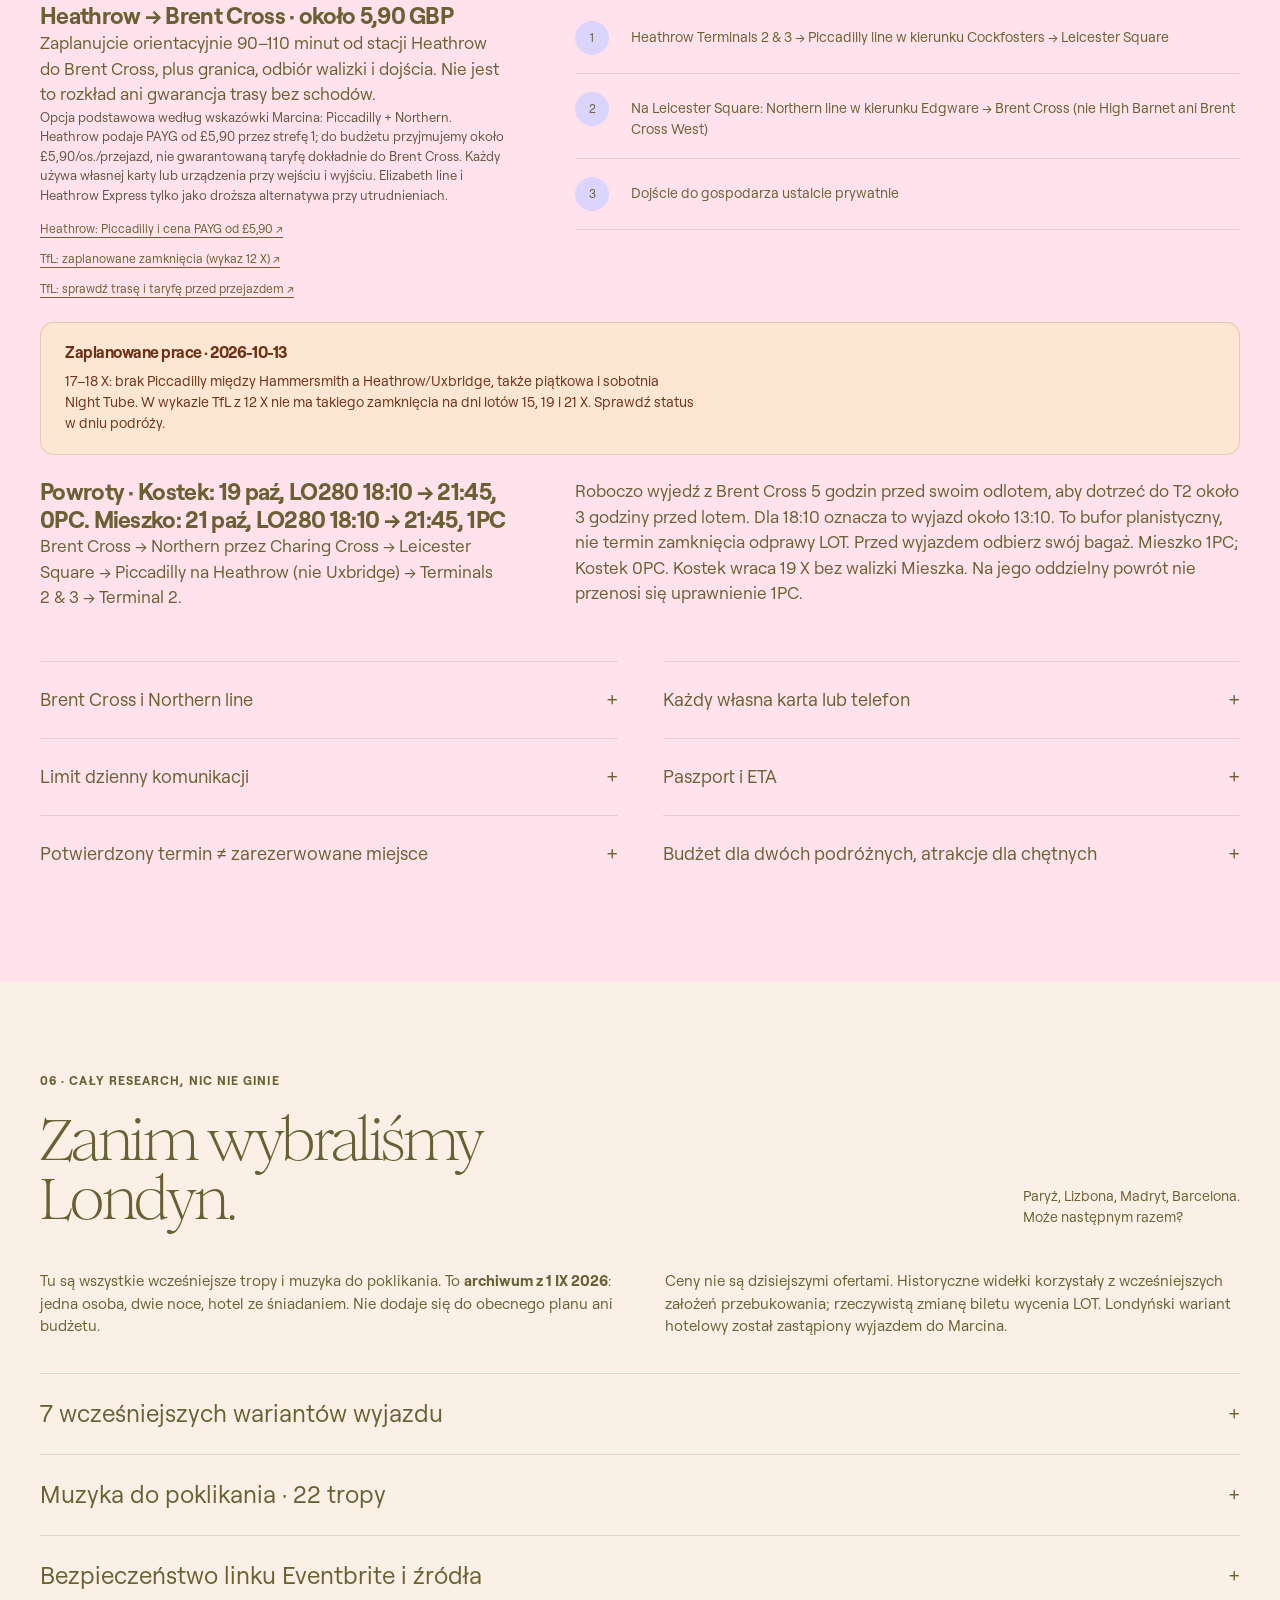
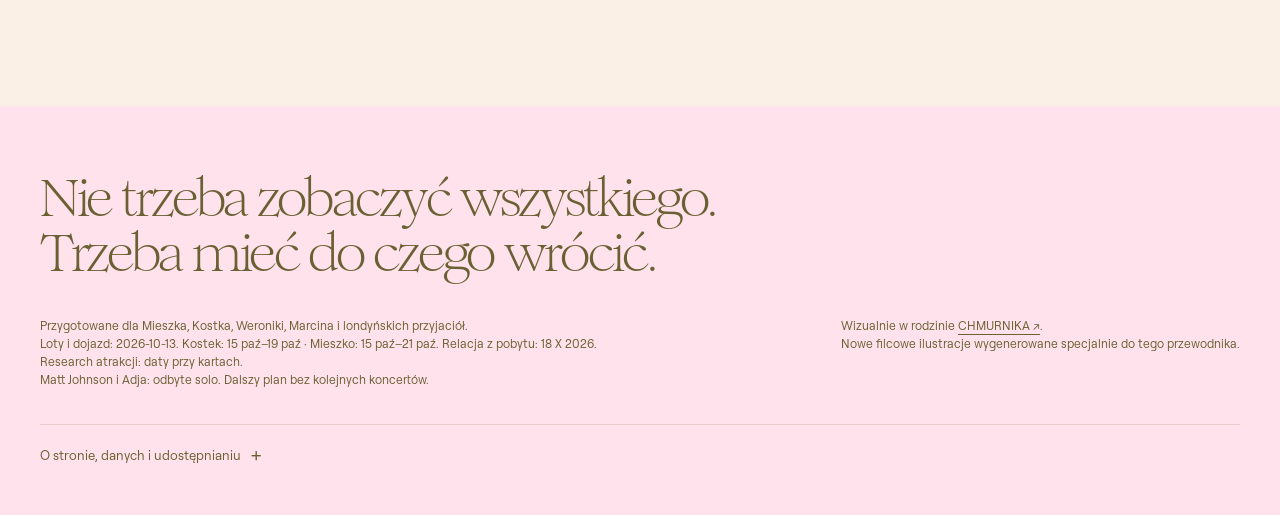
==== commit 67411d01: "feat(trip): record visits and a calmer London plan" ====
--- a/index.html
+++ b/index.html
@@ -5,24 +5,24 @@
 <meta http-equiv="Content-Security-Policy" content="default-src 'self'; script-src 'self'; style-src 'self' 'unsafe-inline'; img-src 'self' data:; font-src 'self'; connect-src 'self'; object-src 'none'; base-uri 'self'; form-action 'self'">
 <meta name="referrer" content="no-referrer">
 <meta name="theme-color" content="#ffe1eb"><meta name="robots" content="noindex,nofollow">
-<meta name="description" content="Londyn w dobrym towarzystwie. Londyn 15–21 X: weekend z Kostkiem i dodatkowe dni z Weroniką. Koncerty, West End i wspólny planer.">
+<meta name="description" content="Londyn w dobrym towarzystwie. Londyn 15–21 X: weekend z Kostkiem i dodatkowe dni z Weroniką. Notes z wyjazdu, Sunday roast i spokojne dni z Weroniką.">
 <title>Londyn, w dobrym towarzystwie</title>
 <link rel="icon" href="assets/favicon.svg" type="image/svg+xml">
 <link rel="preload" href="assets/Romie-Regular.woff2" as="font" type="font/woff2" crossorigin>
 <link rel="preload" href="assets/Roobert-Regular.woff2" as="font" type="font/woff2" crossorigin>
-<link rel="stylesheet" href="style.css?v=20261014">
+<link rel="stylesheet" href="style.css?v=20261018">
 </head>
 <body>
 <a href="#main" class="skip">Przejdź do treści</a>
 <header class="masthead wrap"><a class="wordmark" href="#">londyn<span>notes z dobrego wyjazdu</span></a><div class="people"><span>Mieszko</span><span>Kostek</span><span>Marcin</span><span>Weronika · od 19 X</span></div><button class="button outline small" data-action="share">Podziel się planem ↗</button></header>
 <main id="main">
-<section class="hero wrap" aria-labelledby="hero-title"><div class="hero-copy"><p class="eyebrow">15–21 PAŹDZIERNIKA 2026 · LOTY POTWIERDZONE</p><h1 id="hero-title">W dobrym<br>towarzystwie.</h1><p class="hero-description">Trochę muzyki, trochę miasta.<br>I dużo czasu razem.</p><div class="hero-actions"><a class="button" href="#plan">Ułóżmy ten wyjazd <span>↘</span></a><a class="text-link" href="#loty">Nasze loty ↗</a></div><p class="hero-foot">Mieszko + Kostek w drodze. Marcin na miejscu.<br>Karolina i może Adam. Od poniedziałku dołącza Weronika.</p></div><figure class="hero-art"><img src="assets/london-felt-hero.png" alt="Filcowa kompozycja Londynu: Big Ben, Tower Bridge, autobus i miękkie chmury" width="1536" height="1024" fetchpriority="high"><figcaption>Nasza mała, miękka wersja wielkiego miasta.</figcaption></figure></section>
-<nav class="section-nav" aria-label="Przewodnik"><div class="wrap nav-inner"><a href="#weronika">Z Weroniką · 19–21 X</a><a href="#plan">Nasz plan <span id="nav-count"></span></a><a href="#loty">Loty</a><a href="#odkrywaj">Muzyka i miasto</a><a href="#budzet">Budżet</a><a href="#praktycznie">Na miejscu</a><a href="#archiwum">Cały research</a></div></nav>
+<section class="hero wrap" aria-labelledby="hero-title"><div class="hero-copy"><p class="eyebrow">15–21 PAŹDZIERNIKA 2026 · LOTY POTWIERDZONE</p><h1 id="hero-title">W dobrym<br>towarzystwie.</h1><p class="hero-description">Dwa koncerty Mieszka.<br>Teraz miasto i wspólny stół.</p><div class="hero-actions"><a class="button" href="#aktualnie">Co u nas w Londynie <span>↘</span></a><a class="text-link" href="#loty">Nasze loty ↗</a></div><p class="hero-foot">Niedziela: Sunday roast z Karoliną, 7 osób.<br>Od poniedziałku dni z Weroniką. Mieszko wraca w środę.</p></div><figure class="hero-art"><img src="assets/london-felt-hero.png" alt="Filcowa kompozycja Londynu: Big Ben, Tower Bridge, autobus i miękkie chmury" width="1536" height="1024" fetchpriority="high"><figcaption>Nasza mała, miękka wersja wielkiego miasta.</figcaption></figure></section>
+<nav class="section-nav" aria-label="Przewodnik"><div class="wrap nav-inner"><a href="#aktualnie">Z wyjazdu</a><a href="#weronika">Z Weroniką · 19–21 X</a><a href="#plan">Nasz plan <span id="nav-count"></span></a><a href="#loty">Loty</a><a href="#odkrywaj">Miasto i pomysły</a><a href="#budzet">Budżet</a><a href="#praktycznie">Na miejscu</a><a href="#archiwum">Cały research</a></div></nav>
 <div id="app"><p class="loading wrap">Otwieramy nasz londyński notes…</p></div>
 </main>
-<footer class="footer wrap"><p class="footer-title">Nie trzeba zobaczyć wszystkiego.<br>Trzeba mieć do czego wrócić.</p><div class="footer-bottom"><p>Przygotowane dla Mieszka, Kostka, Weroniki, Marcina i londyńskich przyjaciół.<br><span data-flight-freshness>Loty i dojazd sprawdzone: 13 X 2026. Mieszko wraca 21 X, Kostek 19 X.</span> Nowe propozycje 19–21 X: 14 X 2026. Pozostałe atrakcje: daty przy kartach.<br>Loty kupione; wejściówki i program jeszcze do ustalenia.</p><p>Wizualnie w rodzinie <a href="https://chmurnik.cloud" target="_blank" rel="noopener noreferrer">CHMURNIKA ↗</a>.<br>Nowe filcowe ilustracje wygenerowane specjalnie do tego przewodnika.</p></div><details><summary>O stronie, danych i udostępnianiu</summary><p>Publiczna strona GitHub Pages, bez logowania, reklam i analityki. Nie zawiera adresu gospodarza ani numerów rezerwacji i biletów. Wybory zapisują się lokalnie. Udostępniony link jest kopią wyborów i wpisanych kwot, nie wspólnym dokumentem aktualizowanym na żywo. Nie wpisuj danych osobowych. Nie traktuj planu jako rezerwacji ani aktualnej oferty sprzedaży.</p><p>Fonty i kierunek wizualny pochodzą z własnego projektu CHMURNIK. Ilustracje są stylizacją, nie mapą ani dokumentacją miejsc.</p></details></footer>
+<footer class="footer wrap"><p class="footer-title">Nie trzeba zobaczyć wszystkiego.<br>Trzeba mieć do czego wrócić.</p><div class="footer-bottom"><p>Przygotowane dla Mieszka, Kostka, Weroniki, Marcina i londyńskich przyjaciół.<br><span data-flight-freshness>Loty i dojazd sprawdzone: 13 X 2026. Mieszko wraca 21 X, Kostek 19 X.</span> Relacja z pobytu: 18 X 2026. Research atrakcji: daty przy kartach.<br>Matt Johnson i Adja: odbyte solo. Dalszy plan bez kolejnych koncertów.</p><p>Wizualnie w rodzinie <a href="https://chmurnik.cloud" target="_blank" rel="noopener noreferrer">CHMURNIKA ↗</a>.<br>Nowe filcowe ilustracje wygenerowane specjalnie do tego przewodnika.</p></div><details><summary>O stronie, danych i udostępnianiu</summary><p>Publiczna strona GitHub Pages, bez logowania, reklam i analityki. Nie zawiera adresu gospodarza ani numerów rezerwacji i biletów. Wybory zapisują się lokalnie. Udostępniony link jest kopią wyborów i wpisanych kwot, nie wspólnym dokumentem aktualizowanym na żywo. Nie wpisuj danych osobowych. Nie traktuj planu jako rezerwacji ani aktualnej oferty sprzedaży.</p><p>Fonty i kierunek wizualny pochodzą z własnego projektu CHMURNIK. Ilustracje są stylizacją, nie mapą ani dokumentacją miejsc.</p></details></footer>
 <div id="toast" class="toast" role="status" aria-live="polite"></div>
 <dialog id="share-dialog"><form method="dialog"><button class="dialog-close" aria-label="Zamknij">×</button></form><h2>Ten sam pomysł,<br>cała ekipa.</h2><p>Wyślij ten link Weronice, Kostkowi, Marcinowi i reszcie ekipy. Otworzą kopię Twoich wyborów i kwot. Późniejsze zmiany nie synchronizują się automatycznie.</p><label for="share-url">Link do tej wersji planu</label><textarea id="share-url" rows="3" readonly></textarea><button class="button" data-action="copy-share">Kopiuj link</button><p class="muted">Strona jest publiczna. W linku nie ma adresów ani danych dokumentów.</p></dialog>
-<script type="module" src="app.mjs?v=20261014"></script>
-<noscript><p class="wrap">Włącz JavaScript, aby korzystać z planera. Pełne dane można przeczytać w <a href="data/events.json">pliku wydarzeń</a> w <a href="data/places.json">pliku atrakcji</a> oraz <a href="data/culture-extension.json">nowych propozycjach z Weroniką</a>.</p></noscript>
+<script type="module" src="app.mjs?v=20261018"></script>
+<noscript><p class="wrap">Włącz JavaScript, aby korzystać z planera. Pełne dane można przeczytać w <a href="data/events.json">pliku wydarzeń</a> w <a href="data/places.json">pliku atrakcji</a> , <a href="data/culture-extension.json">propozycjach z Weroniką</a> oraz <a href="data/trip-updates.json">aktualnym notesie z wyjazdu</a>.</p></noscript>
 </body></html>
--- a/style.css
+++ b/style.css
@@ -36,3 +36,15 @@
 .plan-controls{gap:8px}
 .plan-controls select{min-width:0}
 @media(max-width:400px){.hero>*{min-width:0}.hero h1{font-size:clamp(48px,16vw,64px)}}
+
+/* Trip journal: reported facts are separate from editable future options. */
+.journal-grid{display:grid;grid-template-columns:repeat(3,minmax(0,1fr));gap:18px}
+.journal-card{padding:28px;background:var(--cream);border-radius:22px;display:flex;flex-direction:column;align-items:flex-start;gap:15px}
+.journal-card .eyebrow{margin:0}.journal-card h3{font:400 35px/1.1 Romie,Georgia,serif}.journal-card p{font-size:15px}
+.journal-paid{font:400 36px/1.15 Romie,Georgia,serif;margin-top:auto}.journal-paid span{display:block;font:400 12px/1.5 Roobert,Arial,sans-serif;margin-top:5px}
+.journal-total{display:flex;justify-content:space-between;gap:30px;border-block:1px solid var(--line);padding:22px 0;margin:25px 0 40px}.journal-total p{font-size:13px;max-width:50ch}
+.roast-card{display:grid;grid-template-columns:1.1fr 1fr;background:var(--lavender);border-radius:24px;overflow:hidden}.roast-card>div{padding:38px}.roast-card h3{font:400 48px/1.05 Romie,Georgia,serif;margin-bottom:20px}.roast-card p+p{margin-top:15px}.roast-card img{width:100%;height:100%;object-fit:cover}.roast-card .hero-actions{flex-wrap:wrap;gap:16px;margin-bottom:0}.roast-card .text-link{white-space:normal}
+.journal-note{margin-top:25px;font-size:15px;max-width:none}.visit-note{margin-top:10px;padding:10px 14px;border-left:3px solid var(--purple);background:var(--cream)}.attendance-fixed{font-size:12px;padding:9px 12px;white-space:normal}
+@media(max-width:900px){.journal-grid{gap:12px}.journal-card{padding:23px}.roast-card{grid-template-columns:1fr .8fr}.roast-card>div{padding:28px}.journal-total{flex-direction:column;gap:10px}}
+@media(max-width:720px){.journal-grid{grid-template-columns:1fr}.journal-card h3{font-size:32px}.journal-paid{font-size:32px}.roast-card{grid-template-columns:1fr}.roast-card img{height:230px;object-position:center}.roast-card h3{font-size:42px}.roast-card>div{padding:25px}}
+@media print{.journal-grid{grid-template-columns:repeat(3,1fr)}.journal-card{padding:12px}.journal-card h3{font-size:20px}.journal-paid{font-size:22px}.roast-card{display:block}.roast-card img,.roast-card .hero-actions{display:none}.roast-card>div{padding:16px}.roast-card h3{font-size:24px}.journal-card,.roast-card{break-inside:avoid}}
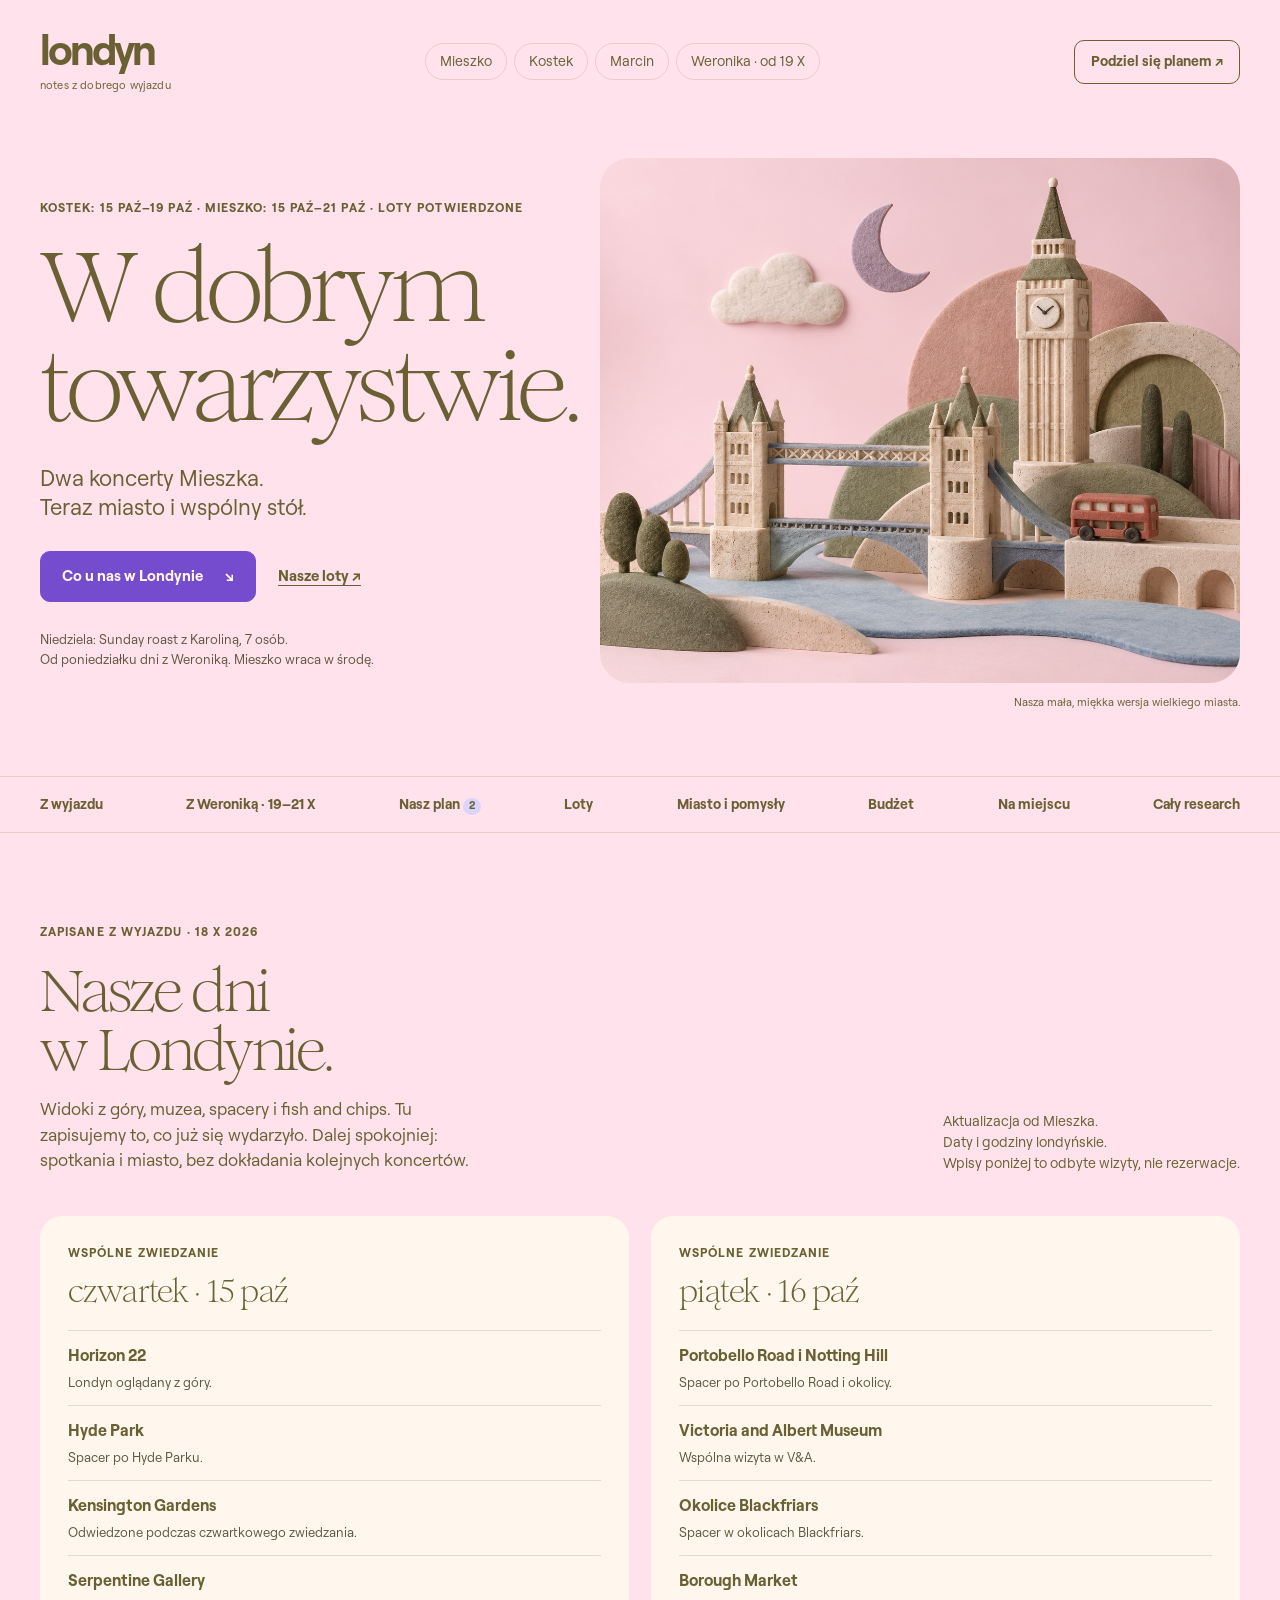
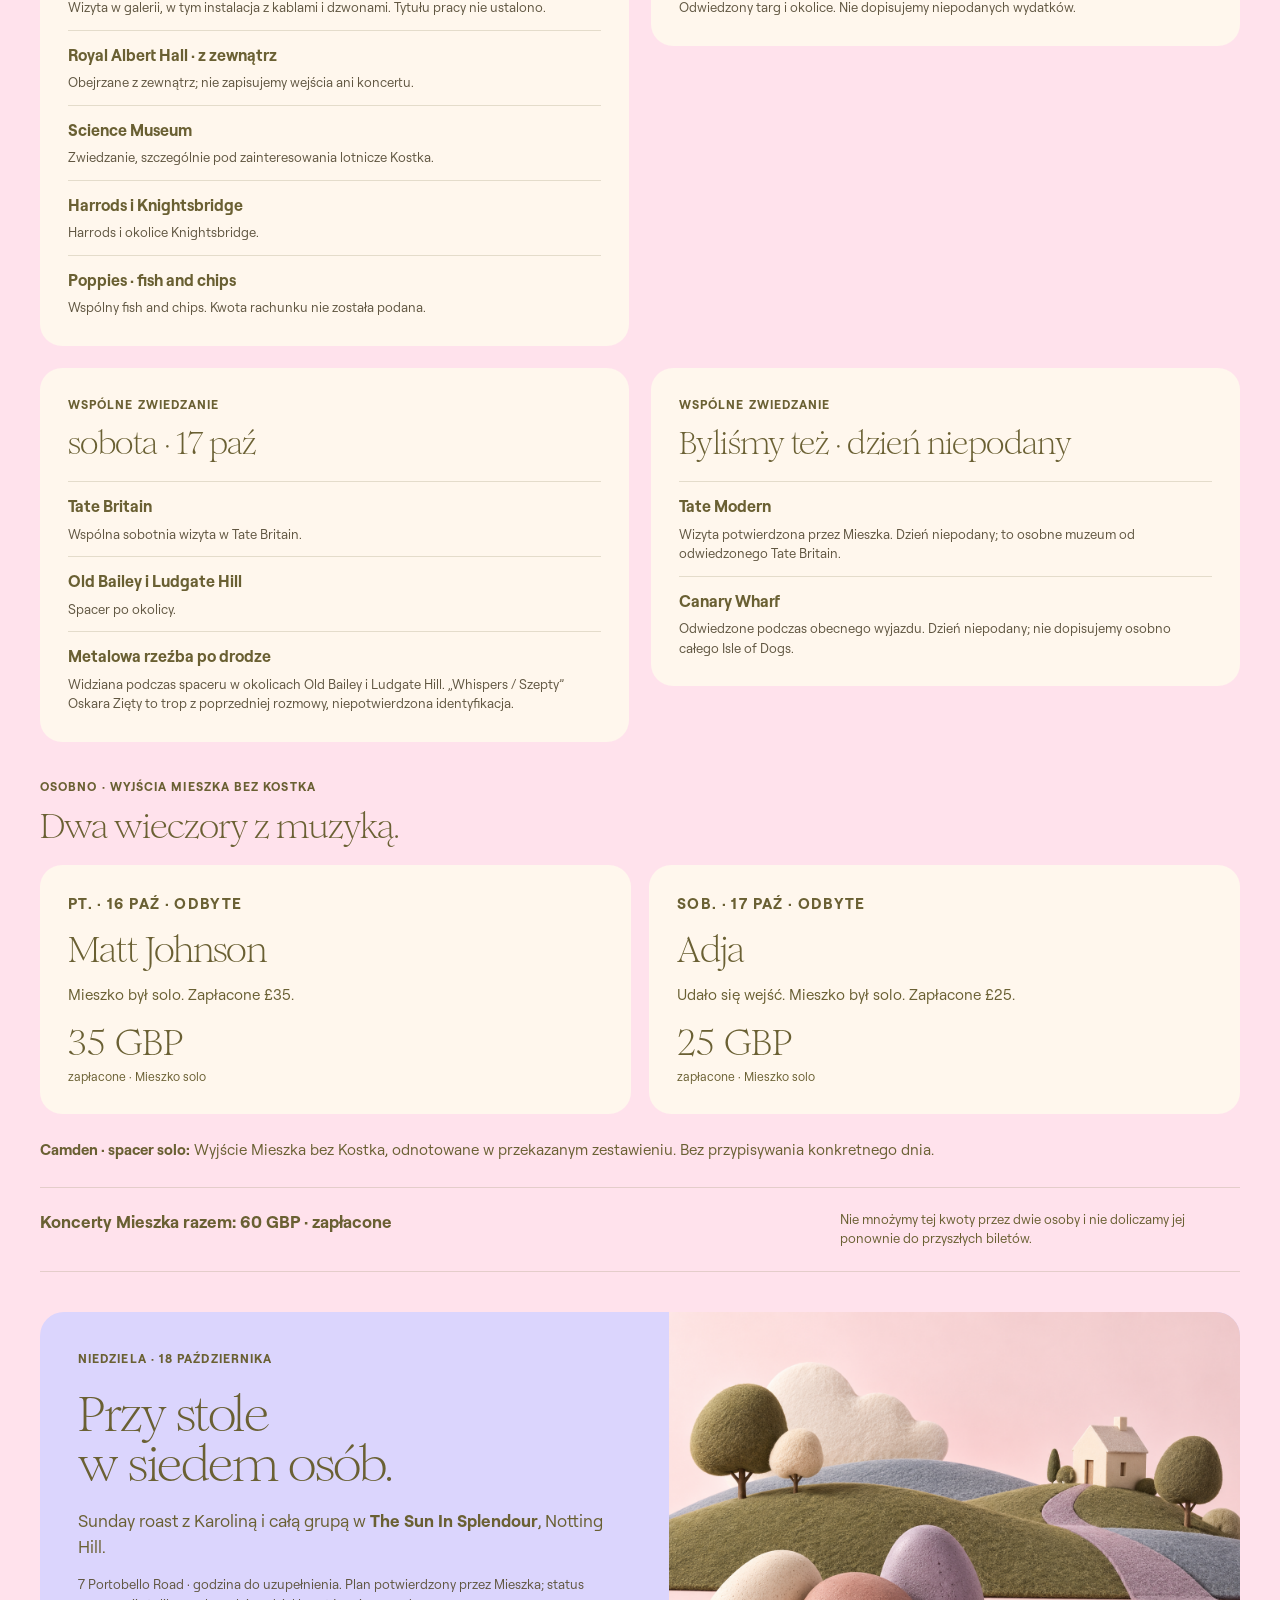
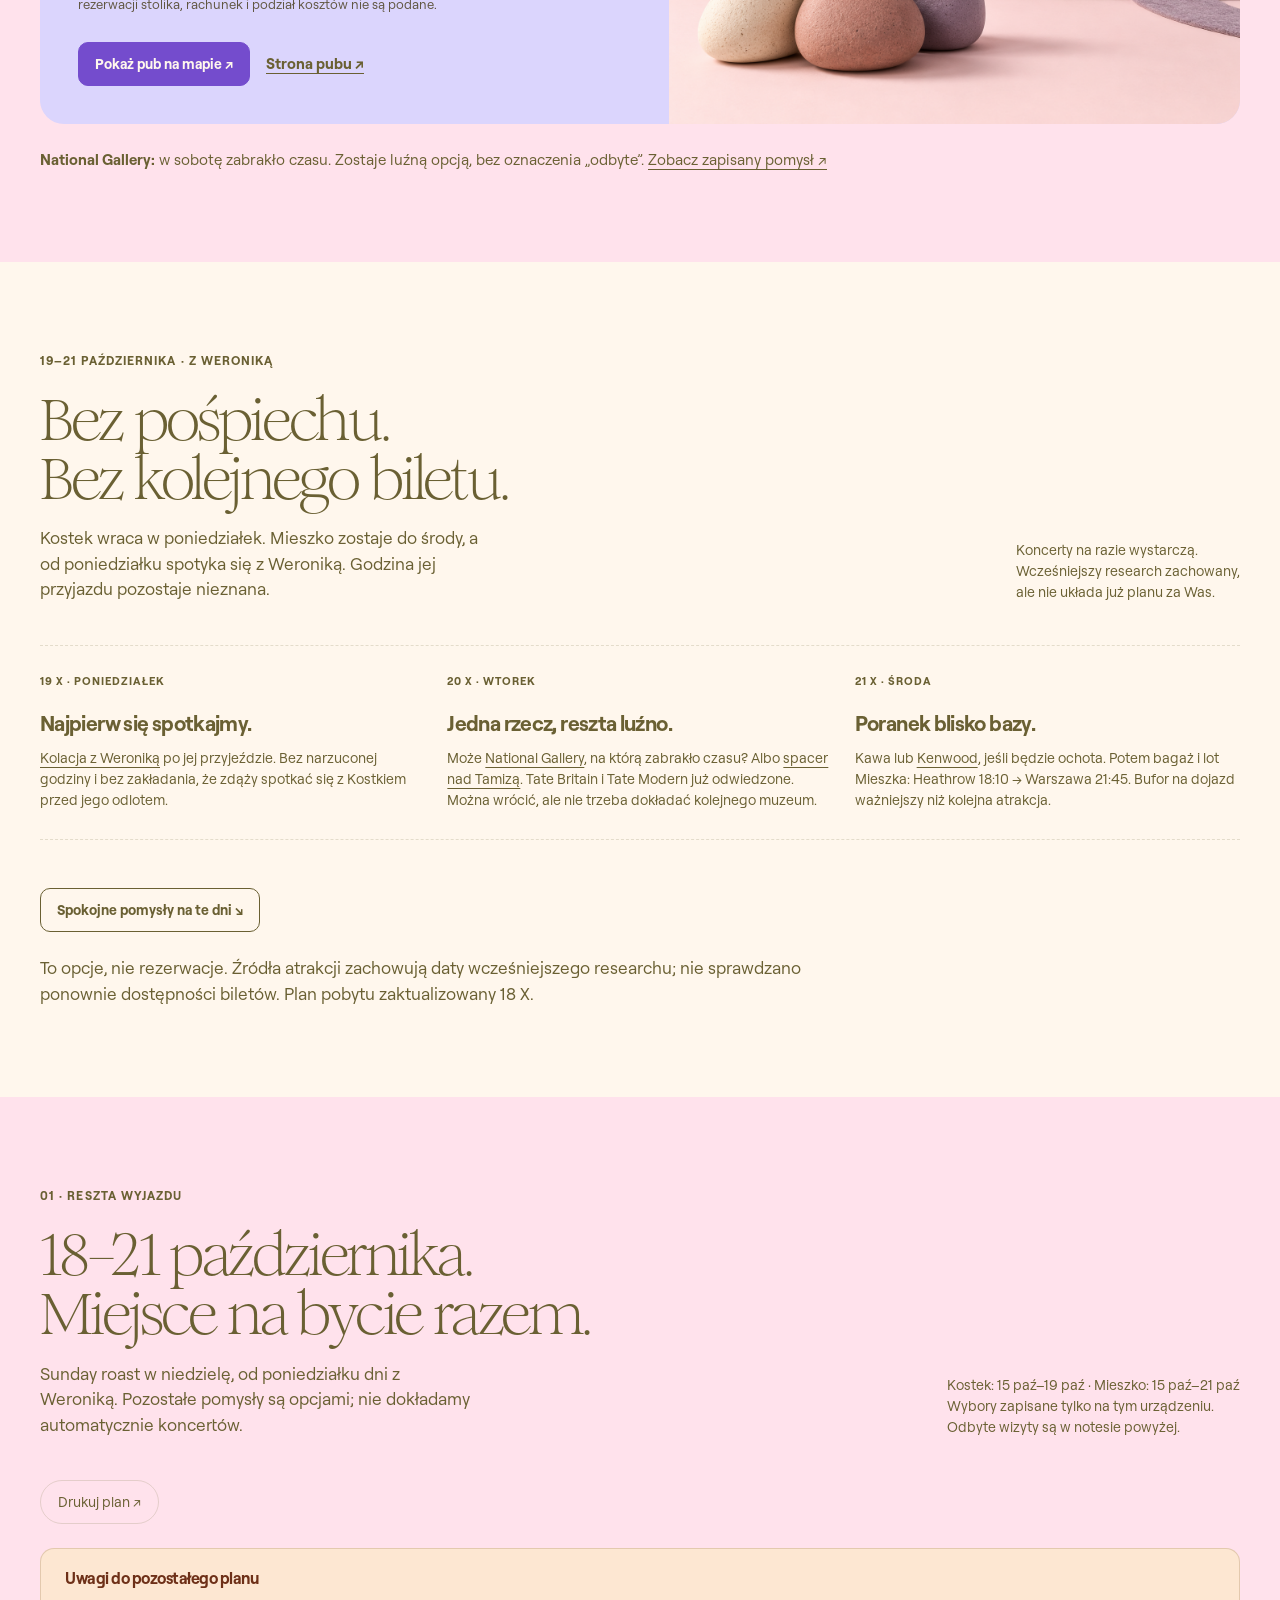
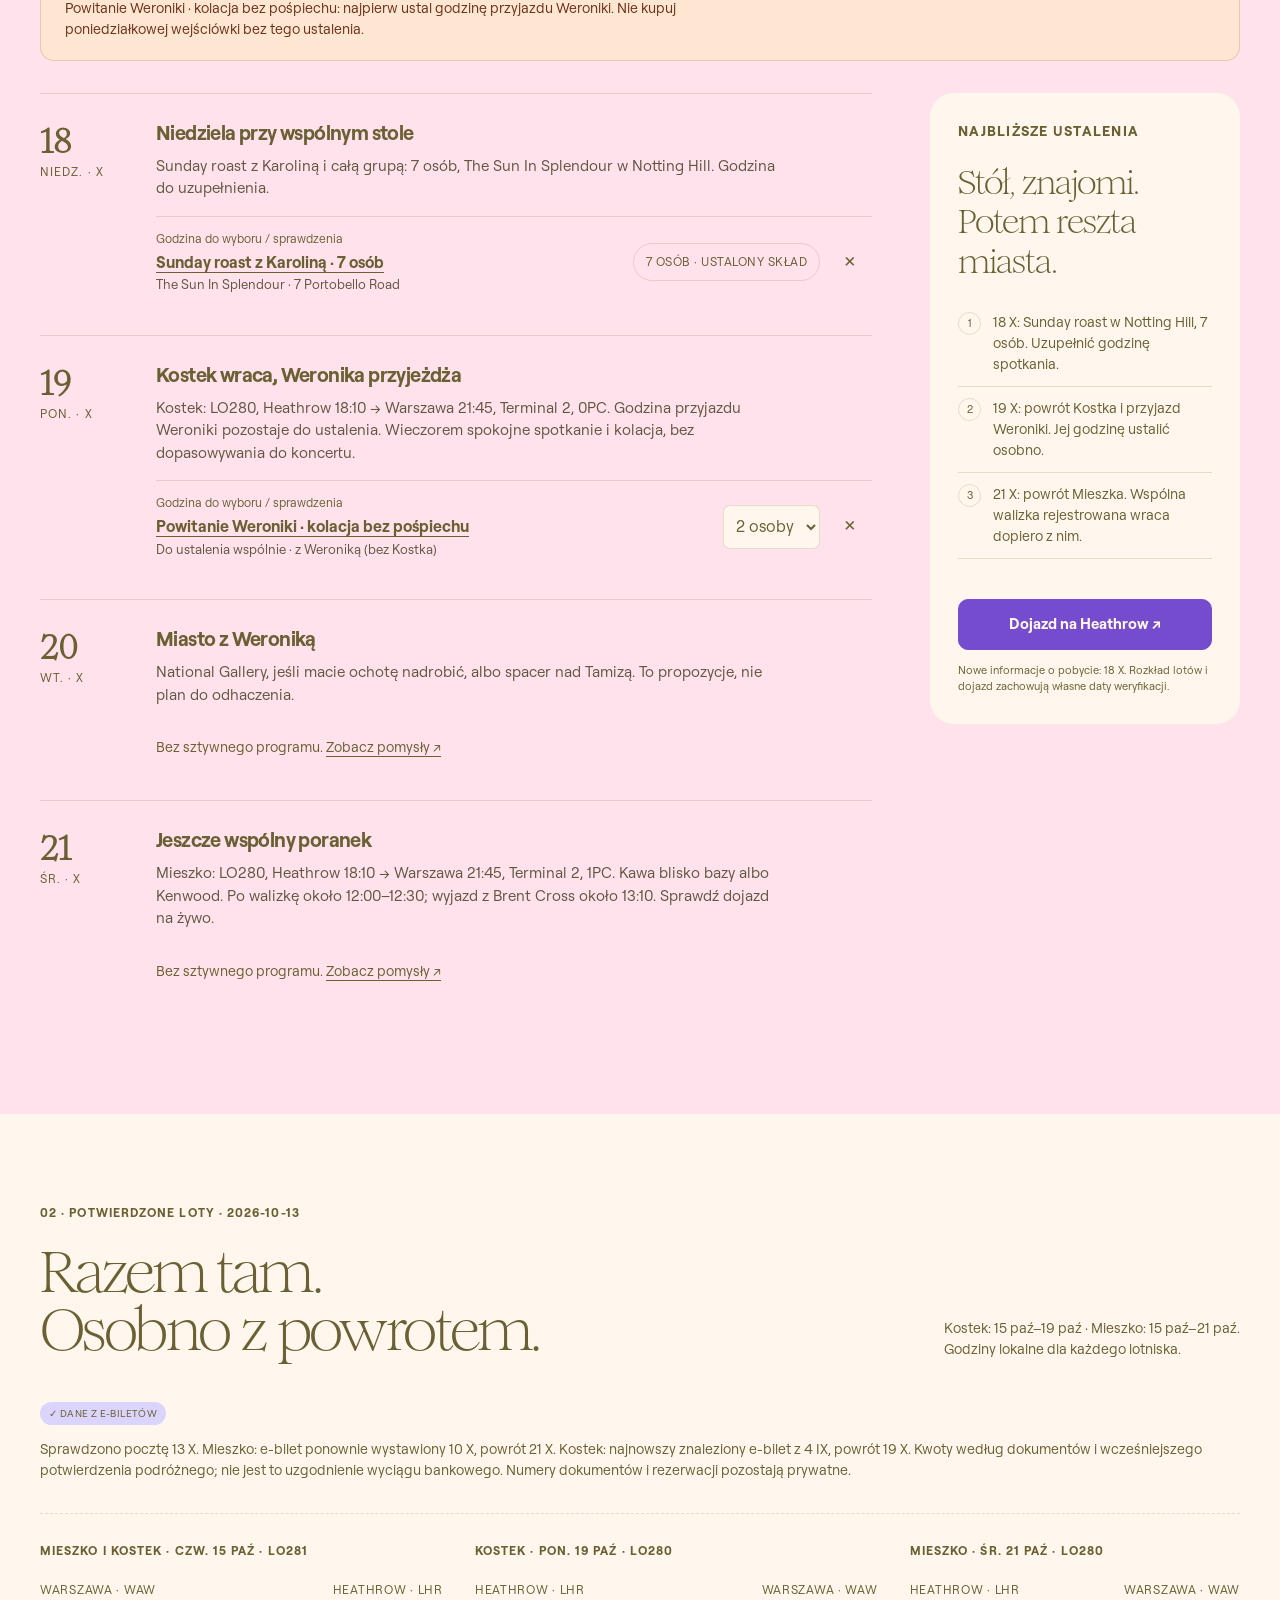
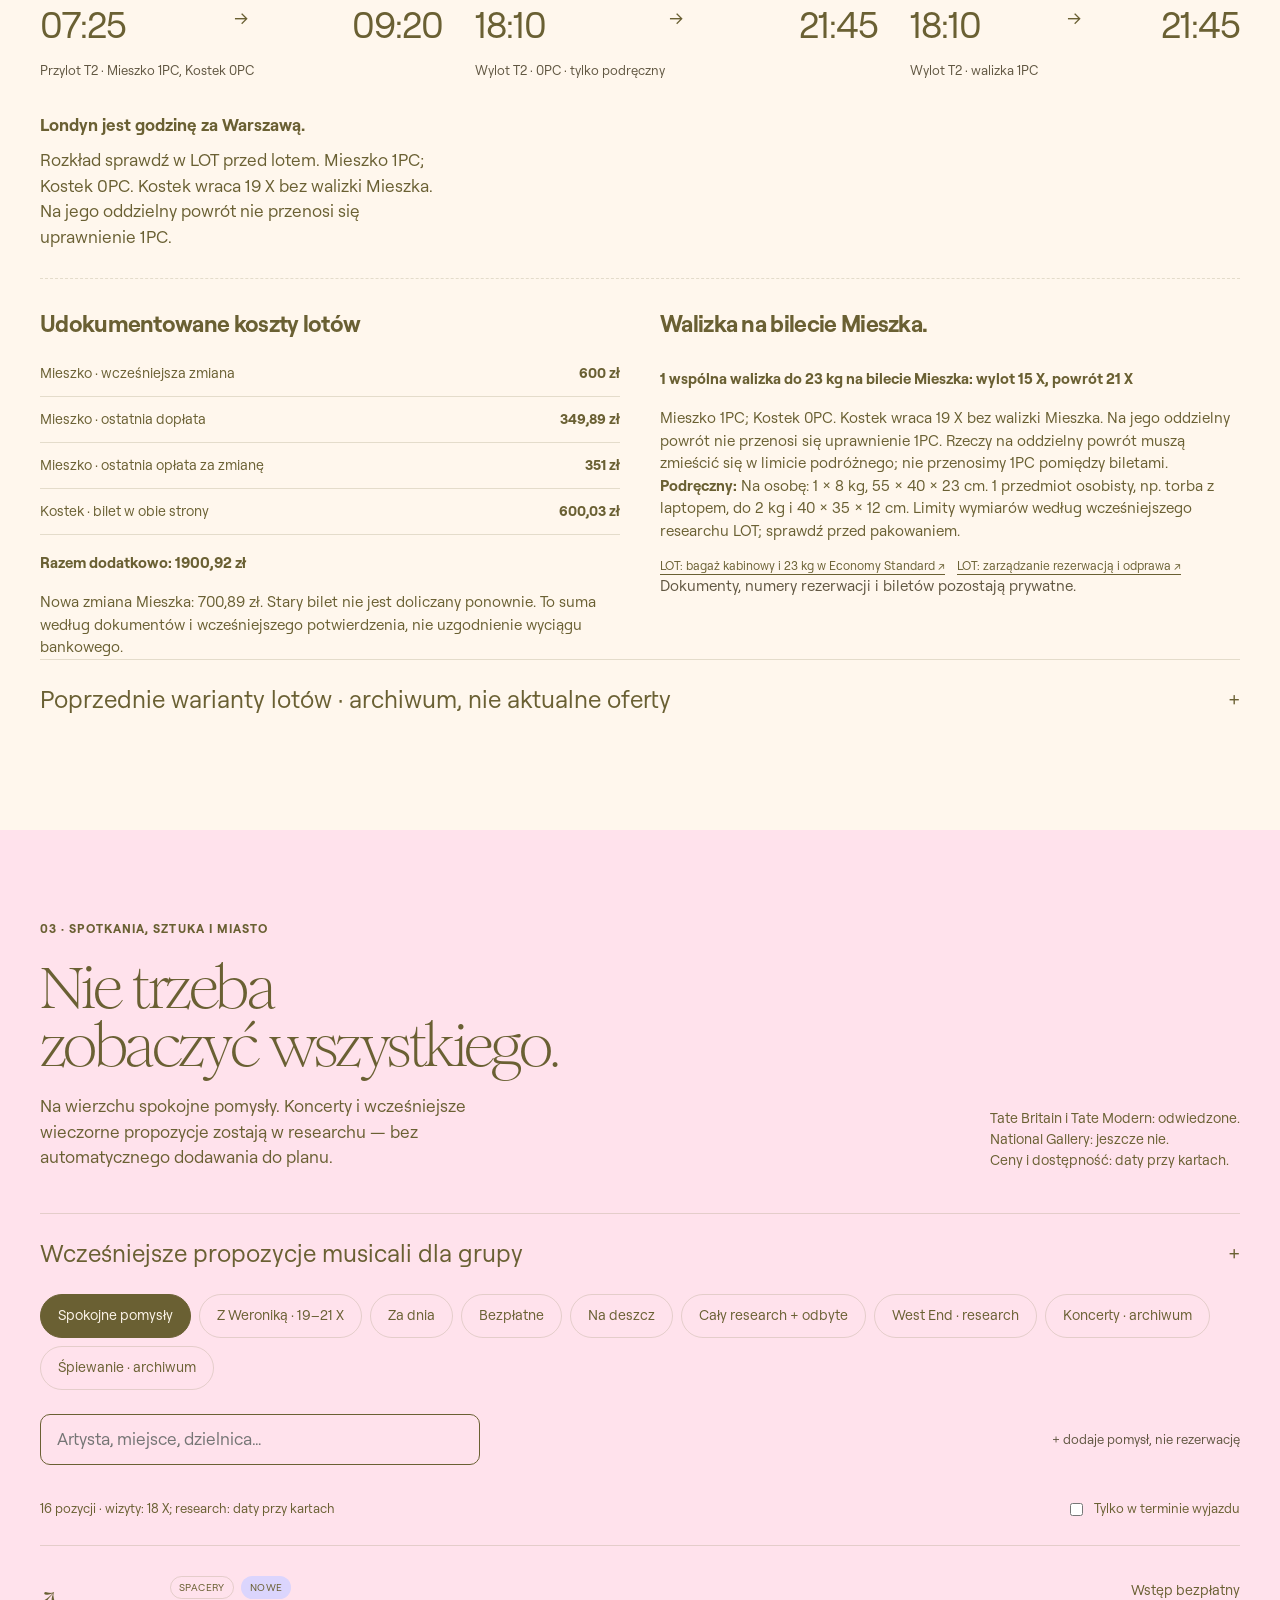
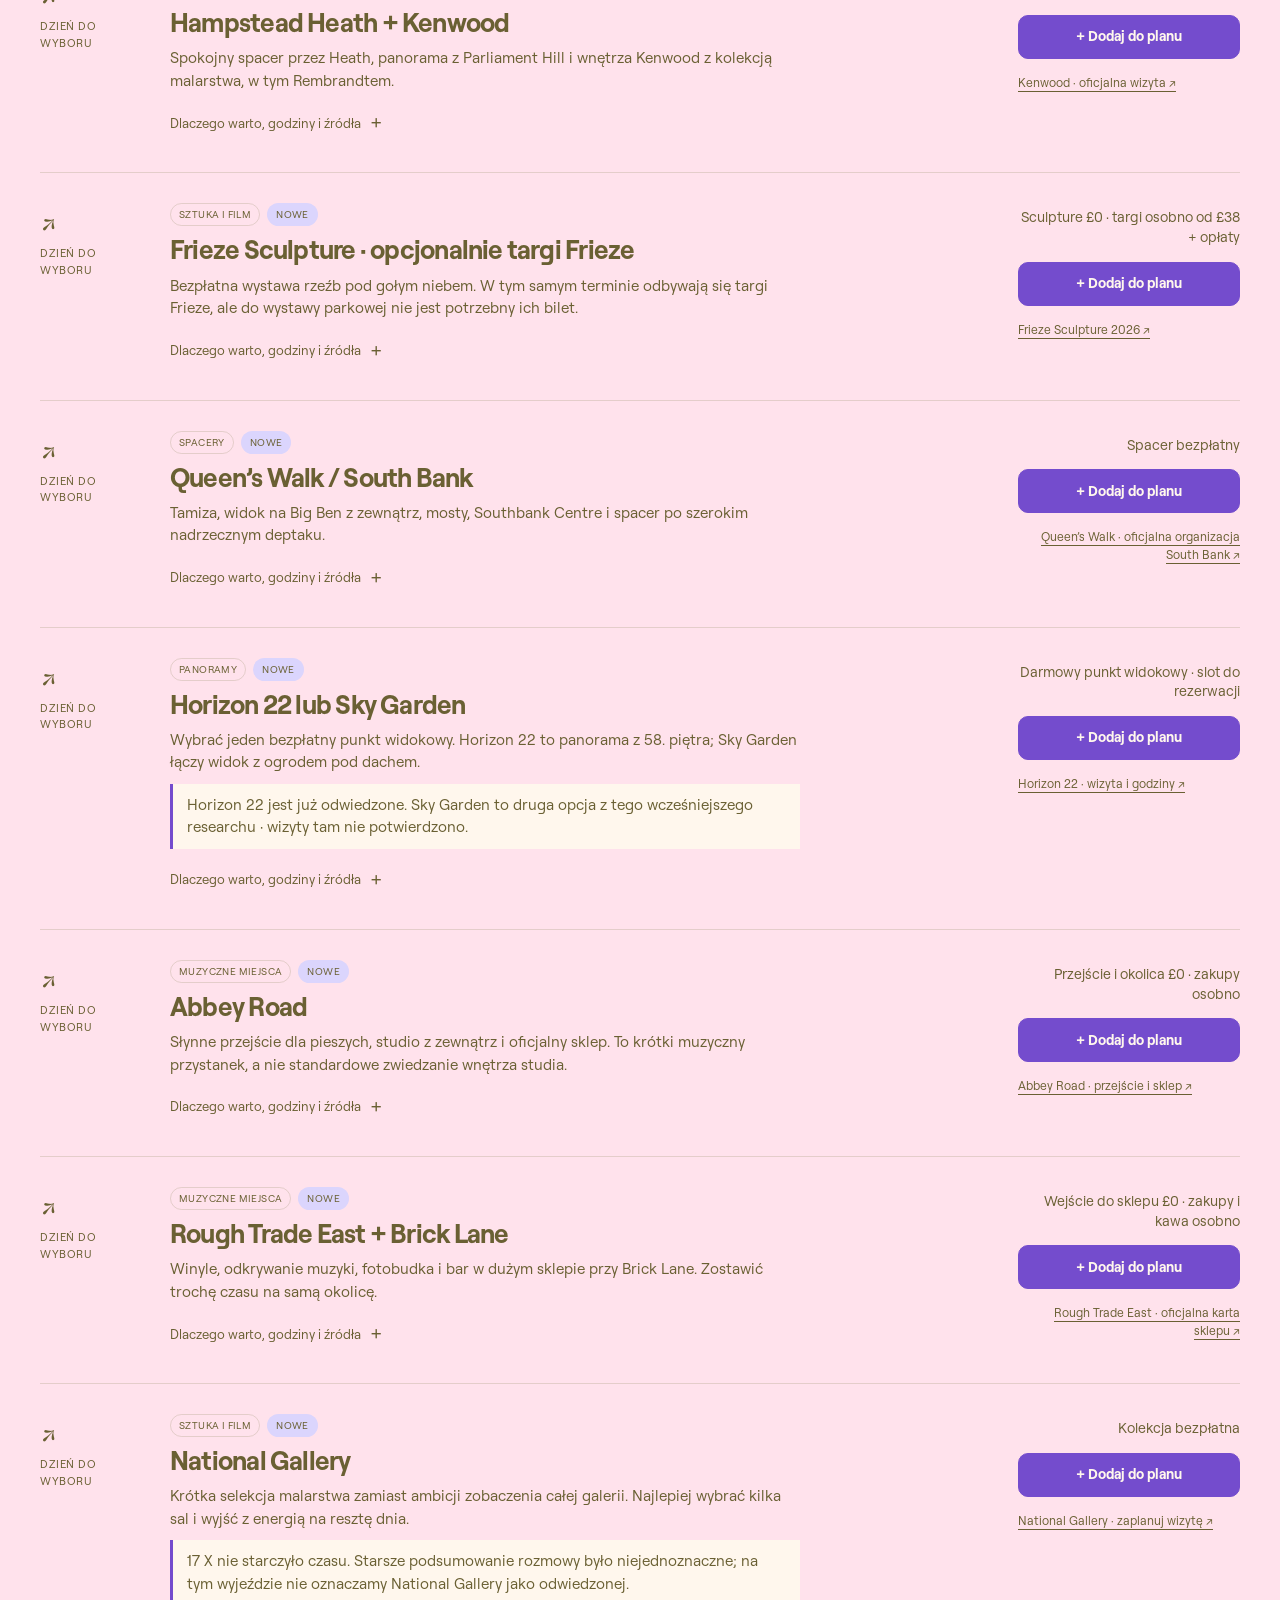
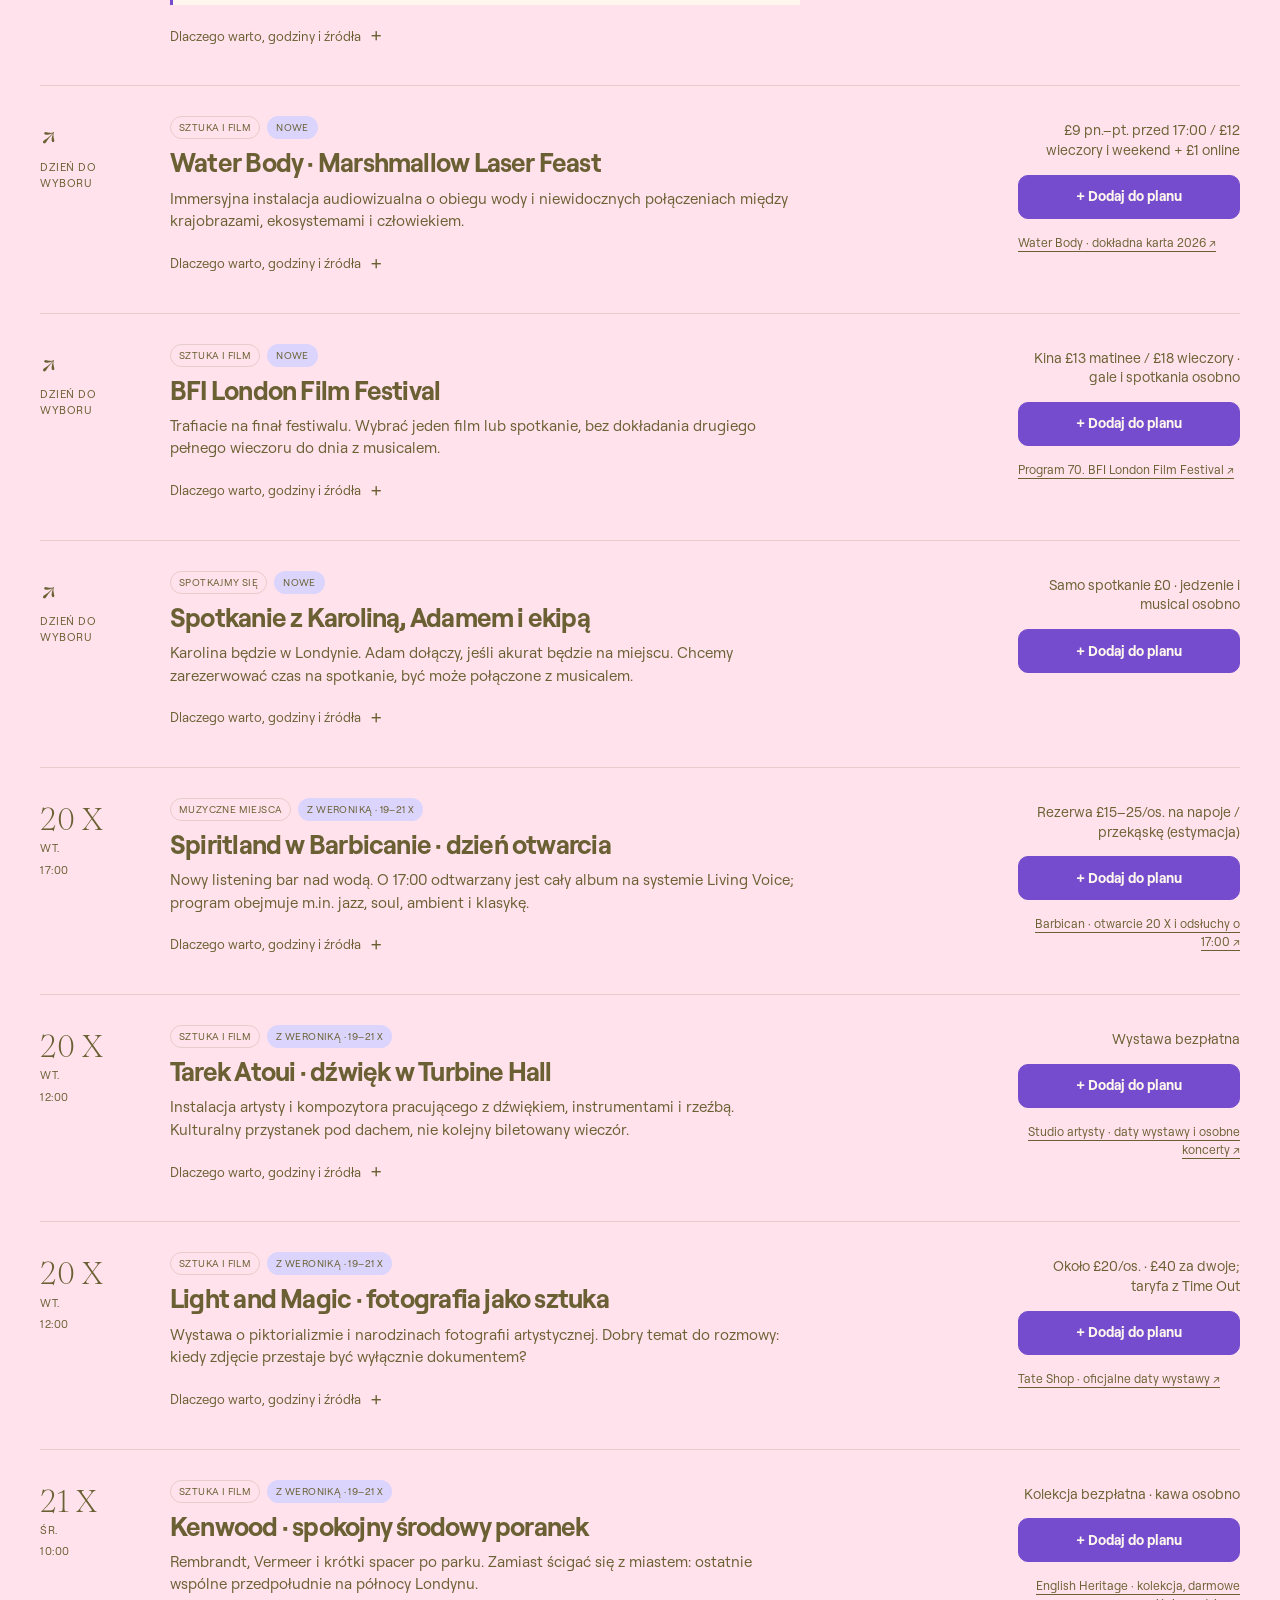
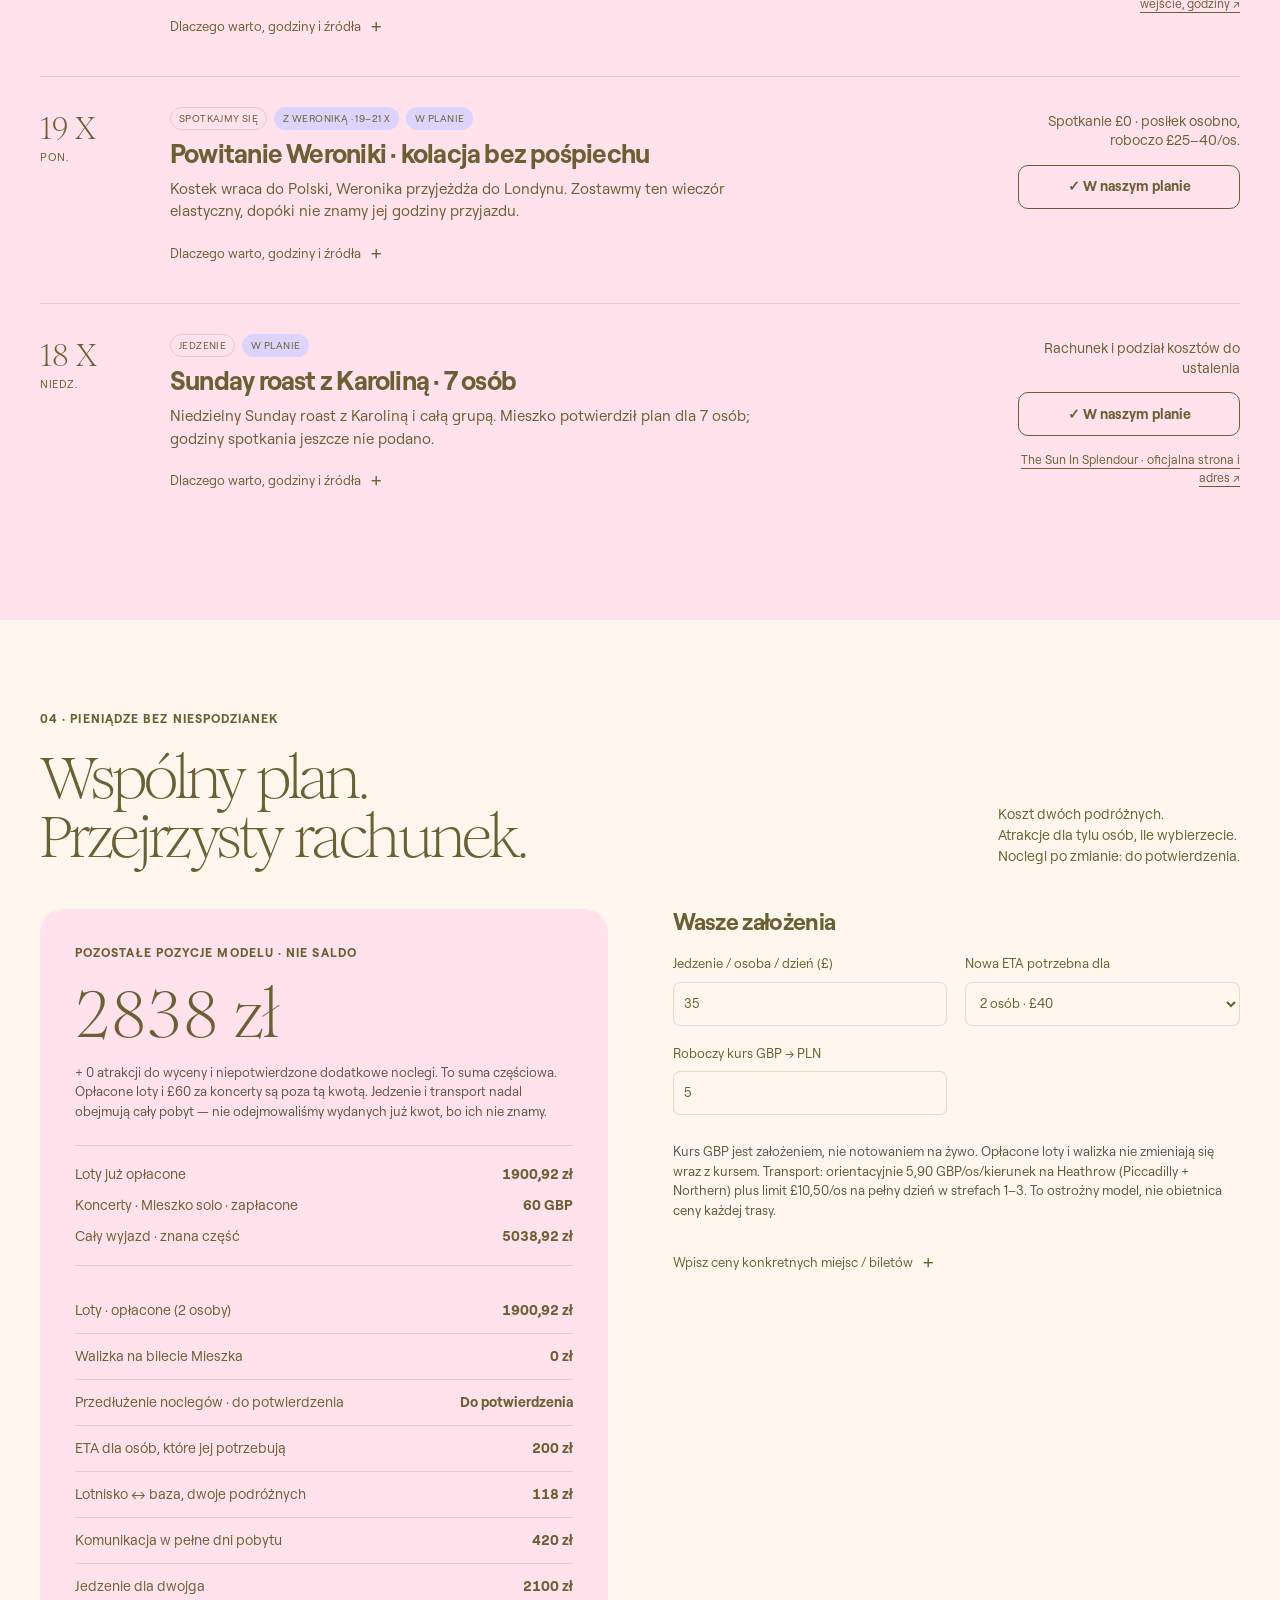
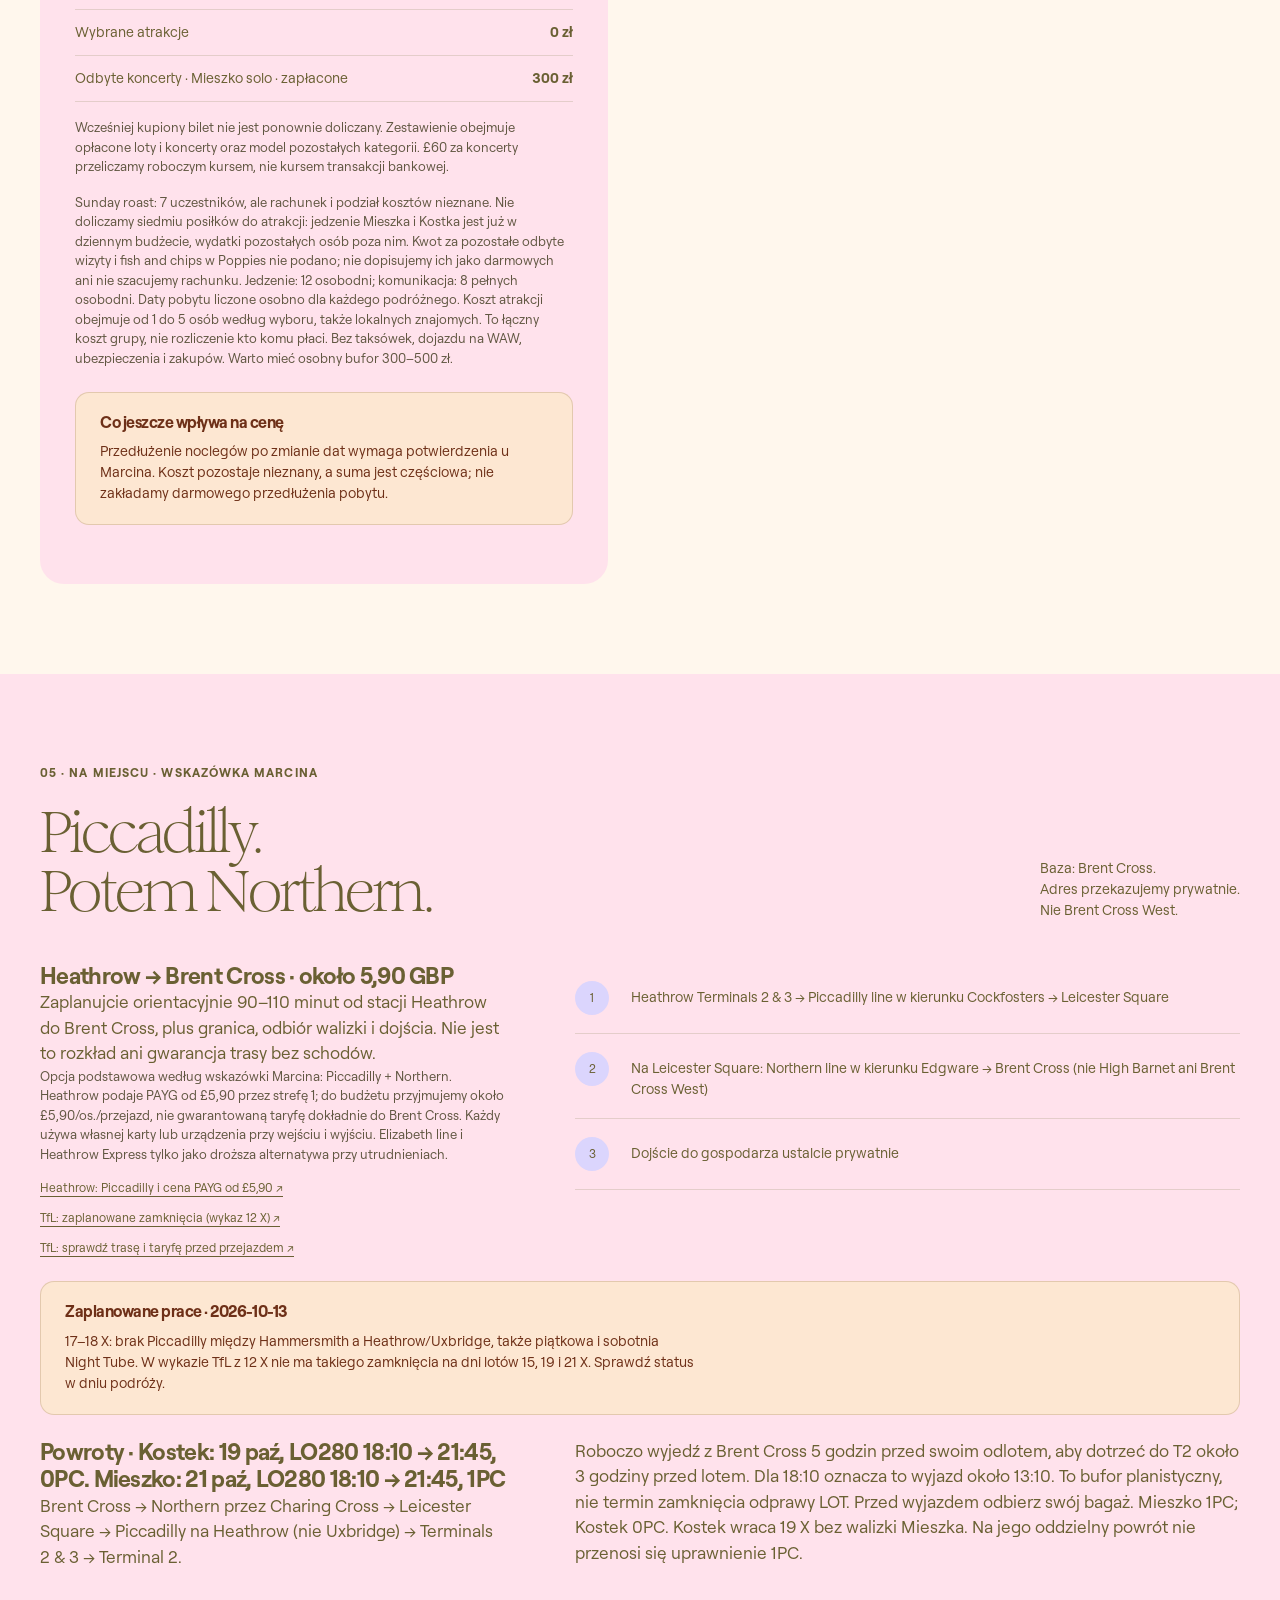
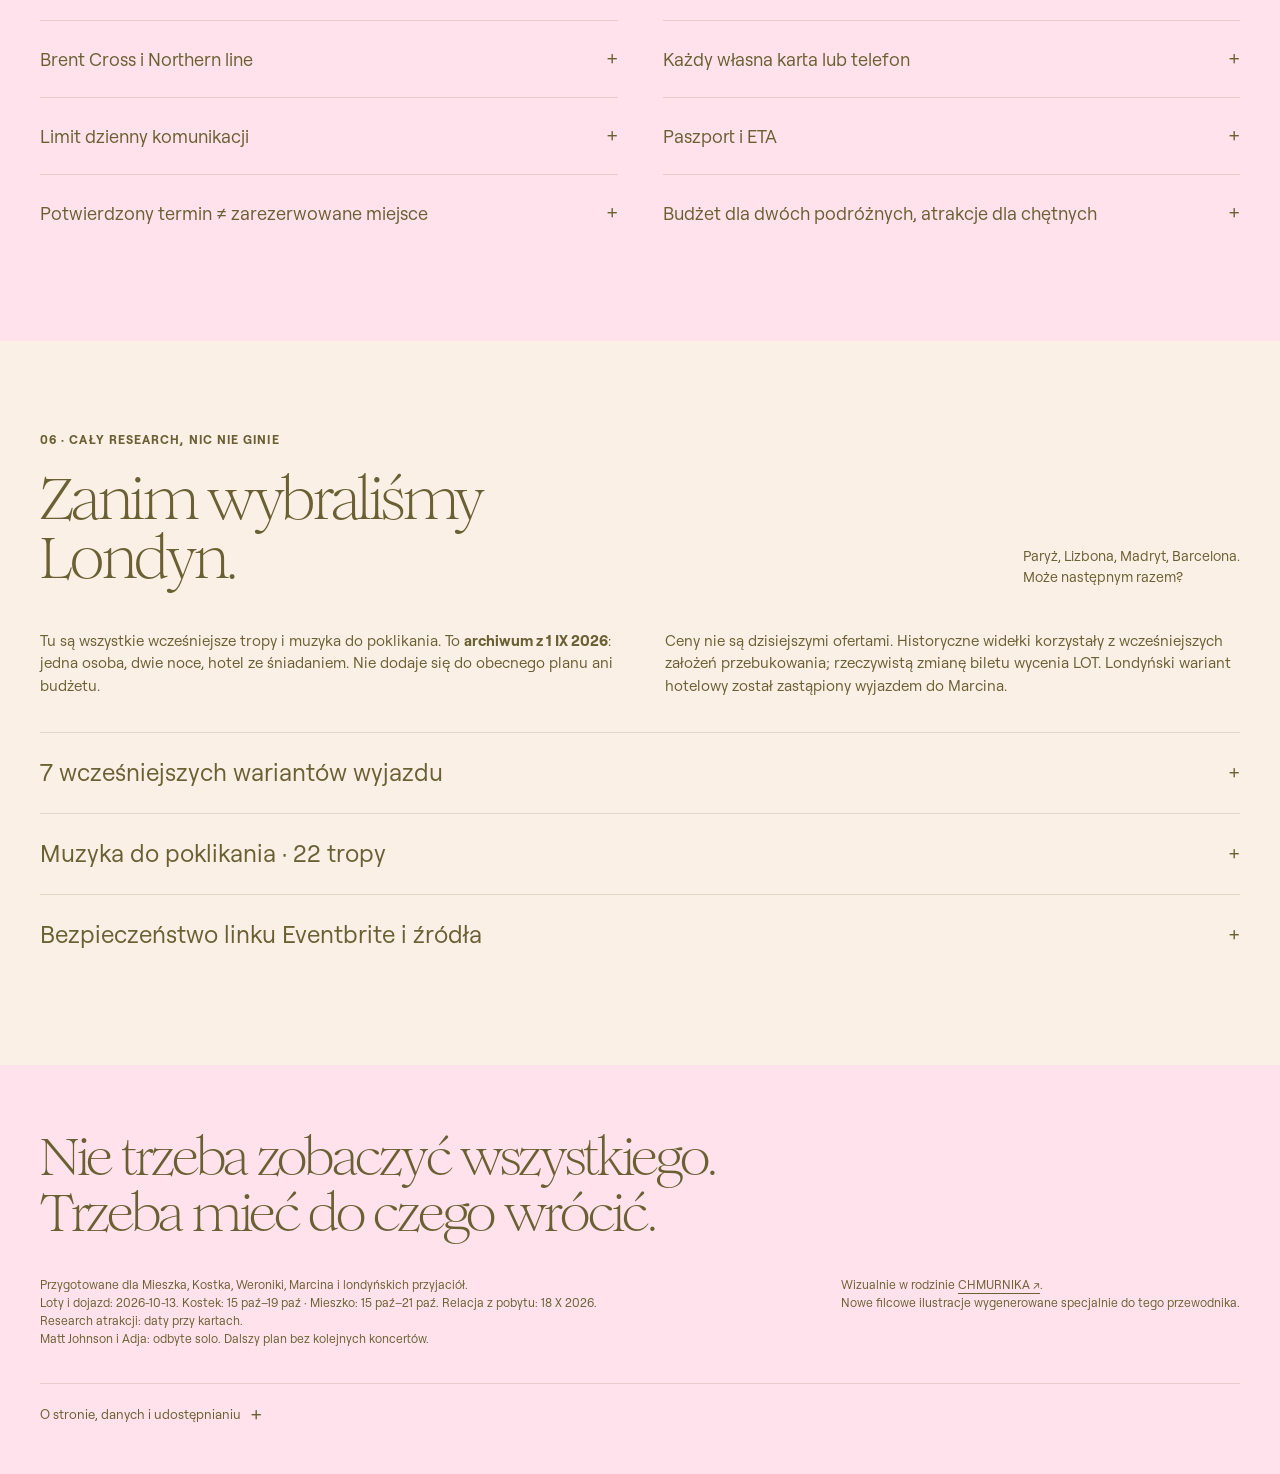
==== commit 2e2a8565: "feat(journal): expand the London visit history" ====
--- a/index.html
+++ b/index.html
@@ -10,7 +10,7 @@
 <link rel="icon" href="assets/favicon.svg" type="image/svg+xml">
 <link rel="preload" href="assets/Romie-Regular.woff2" as="font" type="font/woff2" crossorigin>
 <link rel="preload" href="assets/Roobert-Regular.woff2" as="font" type="font/woff2" crossorigin>
-<link rel="stylesheet" href="style.css?v=20261018">
+<link rel="stylesheet" href="style.css?v=20261018b">
 </head>
 <body>
 <a href="#main" class="skip">Przejdź do treści</a>
@@ -23,6 +23,6 @@
 <footer class="footer wrap"><p class="footer-title">Nie trzeba zobaczyć wszystkiego.<br>Trzeba mieć do czego wrócić.</p><div class="footer-bottom"><p>Przygotowane dla Mieszka, Kostka, Weroniki, Marcina i londyńskich przyjaciół.<br><span data-flight-freshness>Loty i dojazd sprawdzone: 13 X 2026. Mieszko wraca 21 X, Kostek 19 X.</span> Relacja z pobytu: 18 X 2026. Research atrakcji: daty przy kartach.<br>Matt Johnson i Adja: odbyte solo. Dalszy plan bez kolejnych koncertów.</p><p>Wizualnie w rodzinie <a href="https://chmurnik.cloud" target="_blank" rel="noopener noreferrer">CHMURNIKA ↗</a>.<br>Nowe filcowe ilustracje wygenerowane specjalnie do tego przewodnika.</p></div><details><summary>O stronie, danych i udostępnianiu</summary><p>Publiczna strona GitHub Pages, bez logowania, reklam i analityki. Nie zawiera adresu gospodarza ani numerów rezerwacji i biletów. Wybory zapisują się lokalnie. Udostępniony link jest kopią wyborów i wpisanych kwot, nie wspólnym dokumentem aktualizowanym na żywo. Nie wpisuj danych osobowych. Nie traktuj planu jako rezerwacji ani aktualnej oferty sprzedaży.</p><p>Fonty i kierunek wizualny pochodzą z własnego projektu CHMURNIK. Ilustracje są stylizacją, nie mapą ani dokumentacją miejsc.</p></details></footer>
 <div id="toast" class="toast" role="status" aria-live="polite"></div>
 <dialog id="share-dialog"><form method="dialog"><button class="dialog-close" aria-label="Zamknij">×</button></form><h2>Ten sam pomysł,<br>cała ekipa.</h2><p>Wyślij ten link Weronice, Kostkowi, Marcinowi i reszcie ekipy. Otworzą kopię Twoich wyborów i kwot. Późniejsze zmiany nie synchronizują się automatycznie.</p><label for="share-url">Link do tej wersji planu</label><textarea id="share-url" rows="3" readonly></textarea><button class="button" data-action="copy-share">Kopiuj link</button><p class="muted">Strona jest publiczna. W linku nie ma adresów ani danych dokumentów.</p></dialog>
-<script type="module" src="app.mjs?v=20261018"></script>
+<script type="module" src="app.mjs?v=20261018b"></script>
 <noscript><p class="wrap">Włącz JavaScript, aby korzystać z planera. Pełne dane można przeczytać w <a href="data/events.json">pliku wydarzeń</a> w <a href="data/places.json">pliku atrakcji</a> , <a href="data/culture-extension.json">propozycjach z Weroniką</a> oraz <a href="data/trip-updates.json">aktualnym notesie z wyjazdu</a>.</p></noscript>
 </body></html>
--- a/style.css
+++ b/style.css
@@ -48,3 +48,11 @@
 @media(max-width:900px){.journal-grid{gap:12px}.journal-card{padding:23px}.roast-card{grid-template-columns:1fr .8fr}.roast-card>div{padding:28px}.journal-total{flex-direction:column;gap:10px}}
 @media(max-width:720px){.journal-grid{grid-template-columns:1fr}.journal-card h3{font-size:32px}.journal-paid{font-size:32px}.roast-card{grid-template-columns:1fr}.roast-card img{height:230px;object-position:center}.roast-card h3{font-size:42px}.roast-card>div{padding:25px}}
 @media print{.journal-grid{grid-template-columns:repeat(3,1fr)}.journal-card{padding:12px}.journal-card h3{font-size:20px}.journal-paid{font-size:22px}.roast-card{display:block}.roast-card img,.roast-card .hero-actions{display:none}.roast-card>div{padding:16px}.roast-card h3{font-size:24px}.journal-card,.roast-card{break-inside:avoid}}
+
+.journal-days{display:grid;grid-template-columns:repeat(2,minmax(0,1fr));gap:22px;align-items:start}
+.journal-day{background:var(--cream);padding:28px;border-radius:22px;min-width:0}
+.journal-day h3{font:400 31px/1.15 Romie,Georgia,serif;letter-spacing:-.02em}.journal-day .eyebrow{margin-bottom:12px}
+.journal-day ul{list-style:none;margin:20px 0 0;padding:0}.journal-day li{padding:12px 0;border-top:1px solid var(--line)}.journal-day li:last-child{padding-bottom:0}.journal-day li strong{font-size:16px}.journal-day li p{font-size:13px;color:var(--muted);margin-top:5px}
+.journal-solo-heading{margin:36px 0 20px}.journal-solo-heading .eyebrow{margin-bottom:12px}.journal-solo-heading h3{font:400 34px/1.1 Romie,Georgia,serif}.journal-concerts{grid-template-columns:repeat(2,minmax(0,1fr))}
+@media(max-width:720px){.journal-days,.journal-concerts{grid-template-columns:1fr}.journal-day{padding:23px}.journal-day h3{font-size:28px}}
+@media print{.journal-days{grid-template-columns:repeat(2,1fr)}.journal-day{padding:14px;break-inside:avoid}.journal-day h3{font-size:22px}.journal-day li{padding:8px 0}}
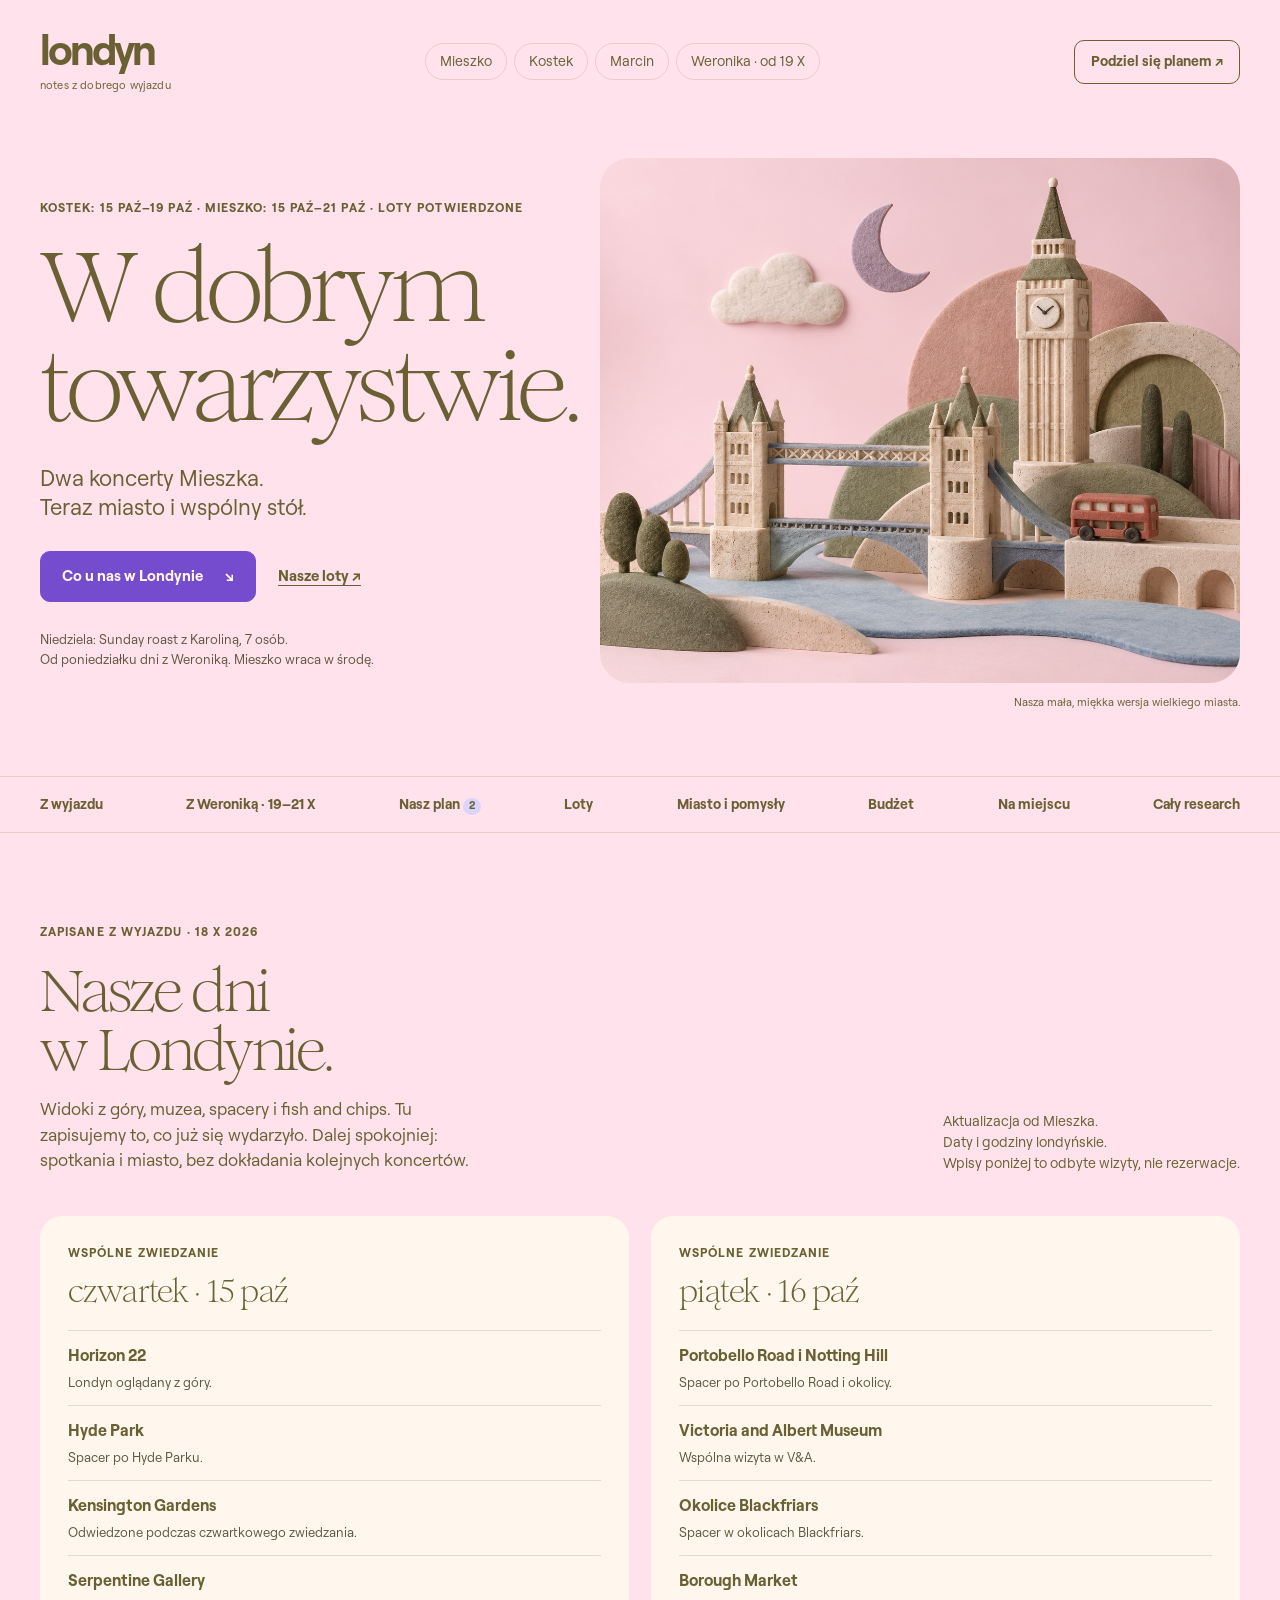
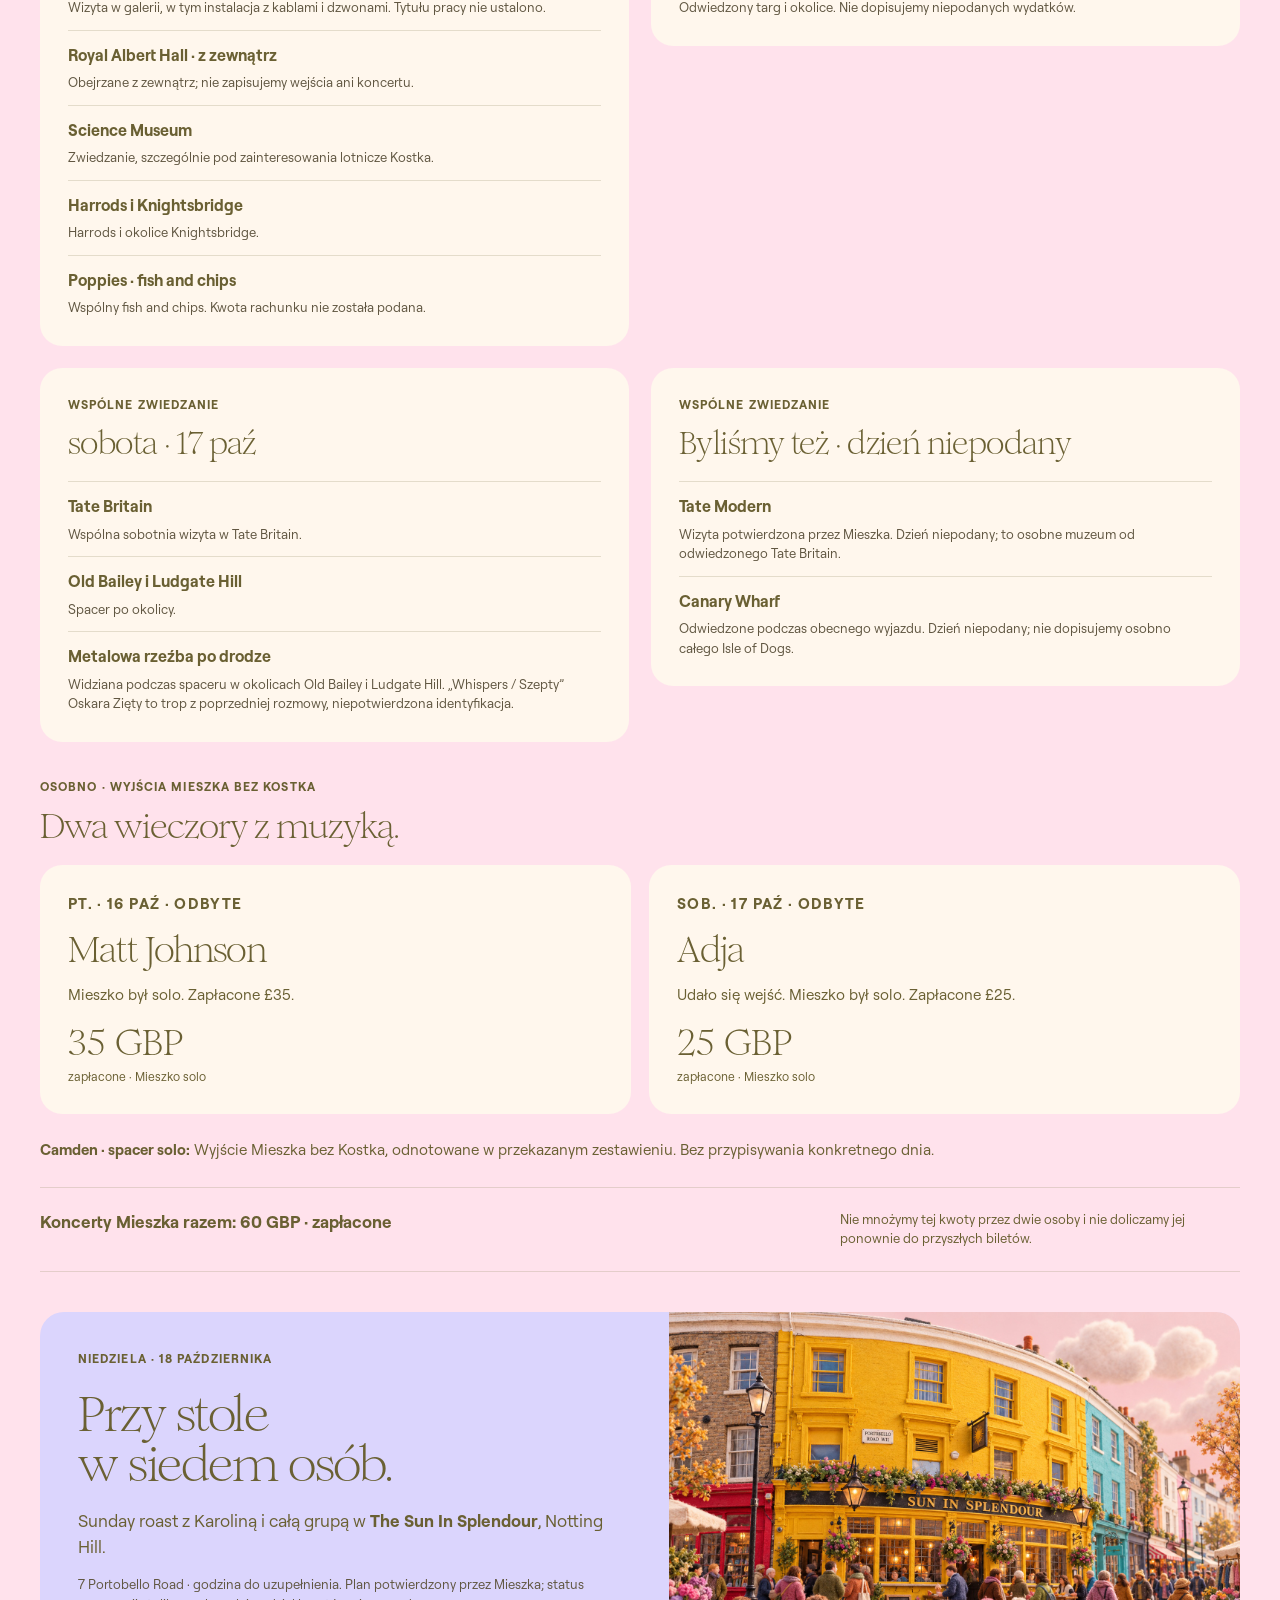
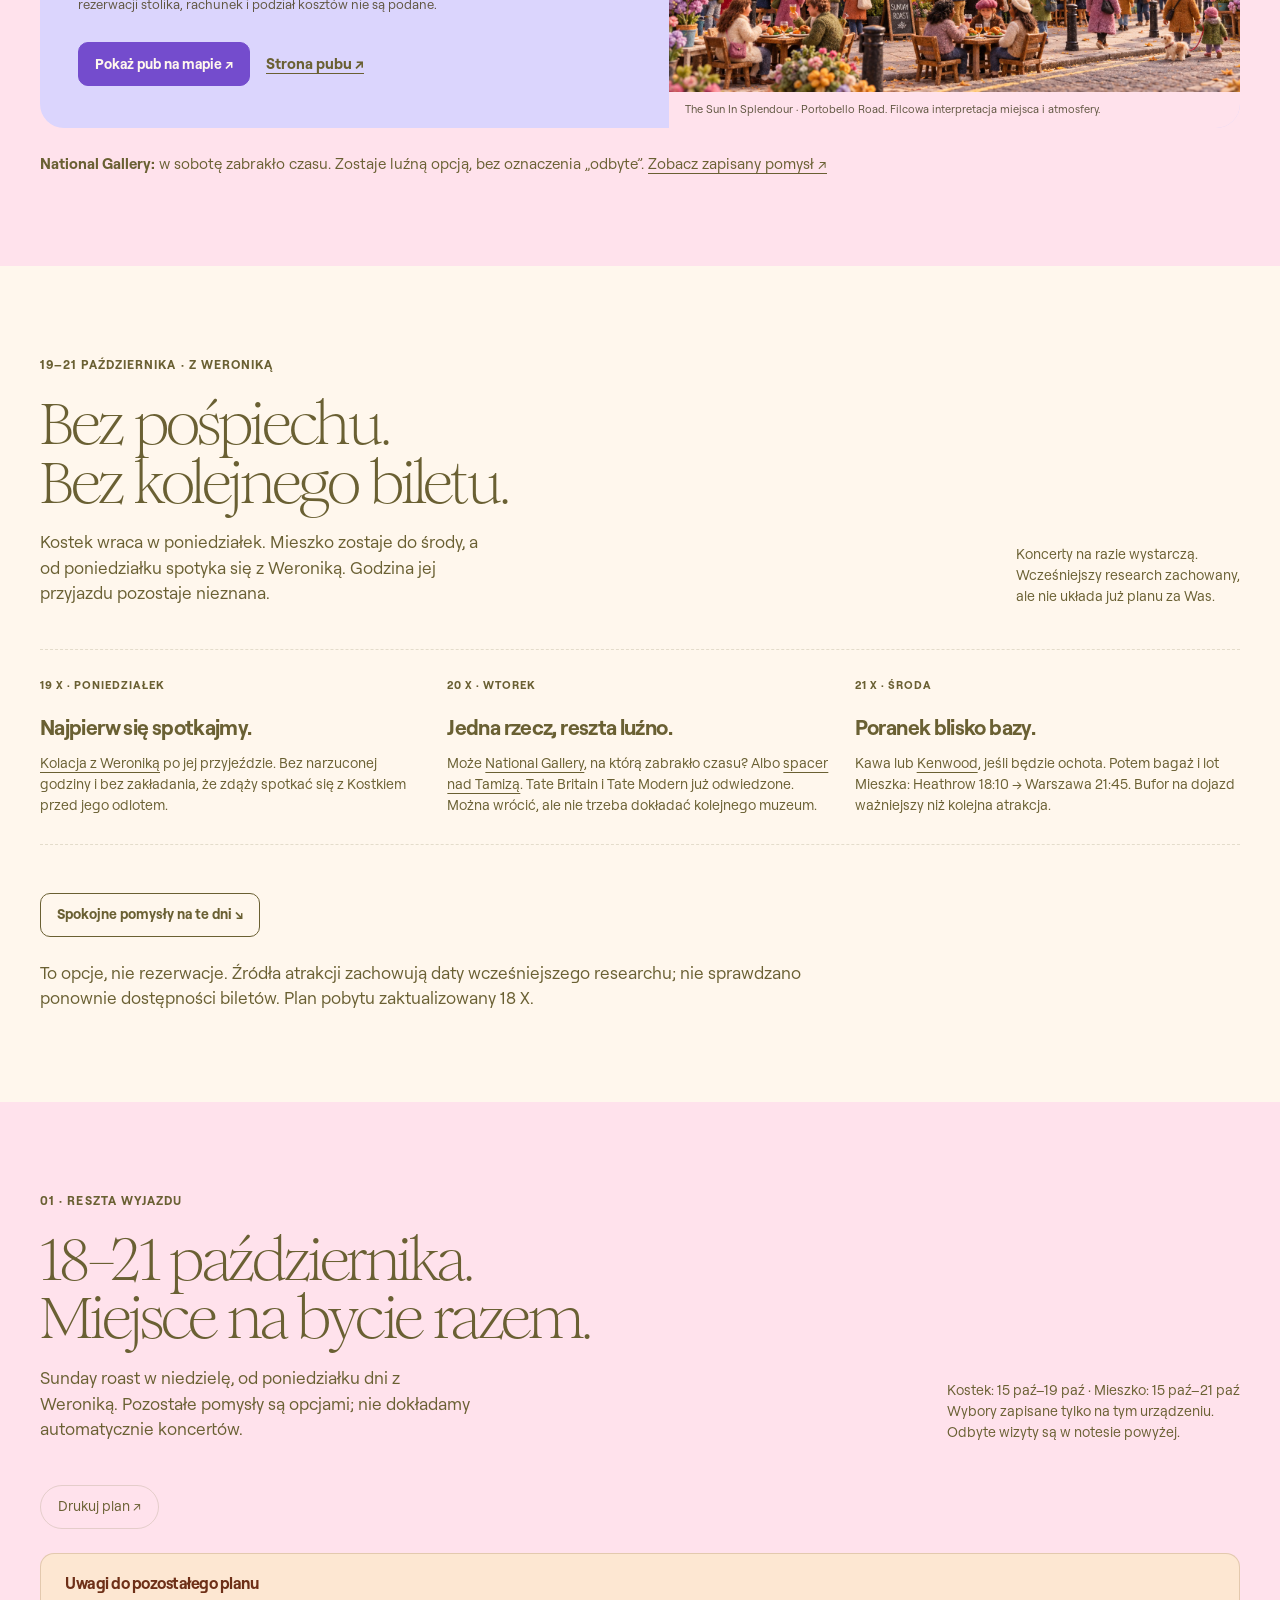
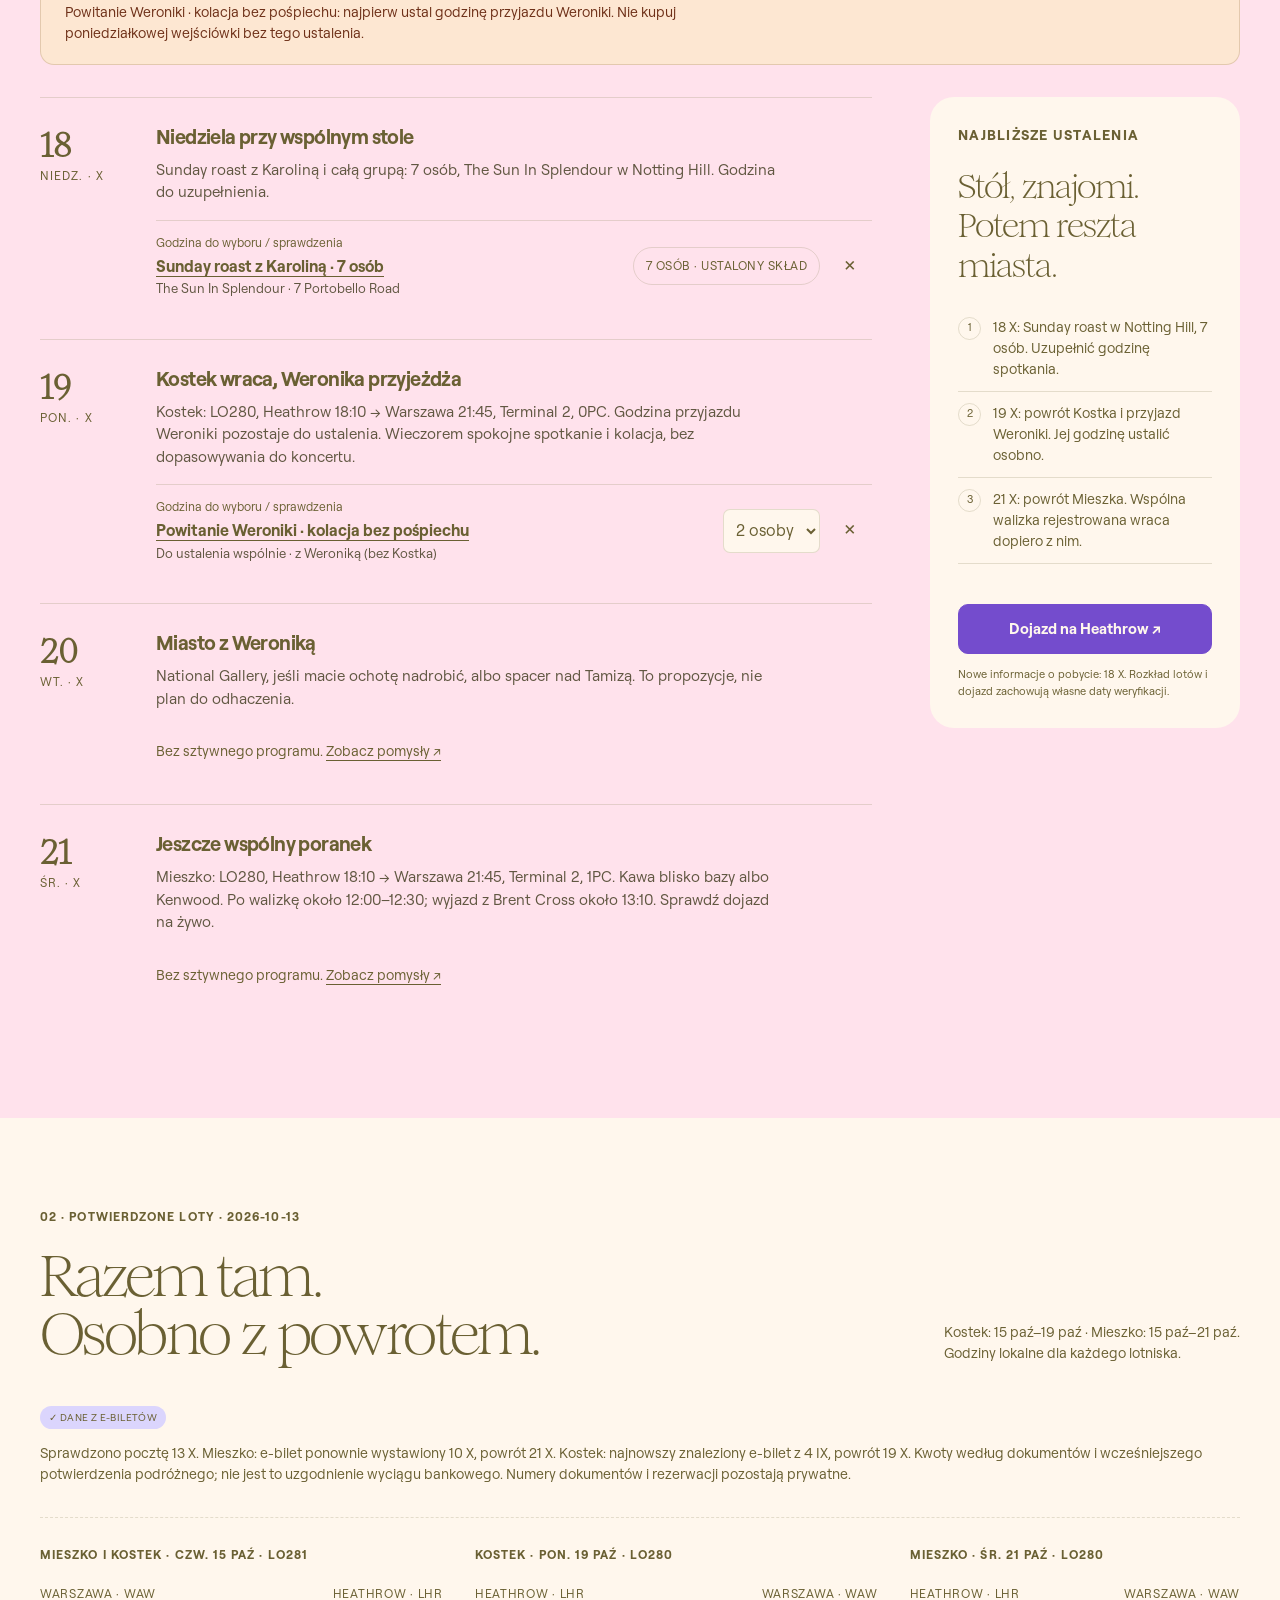
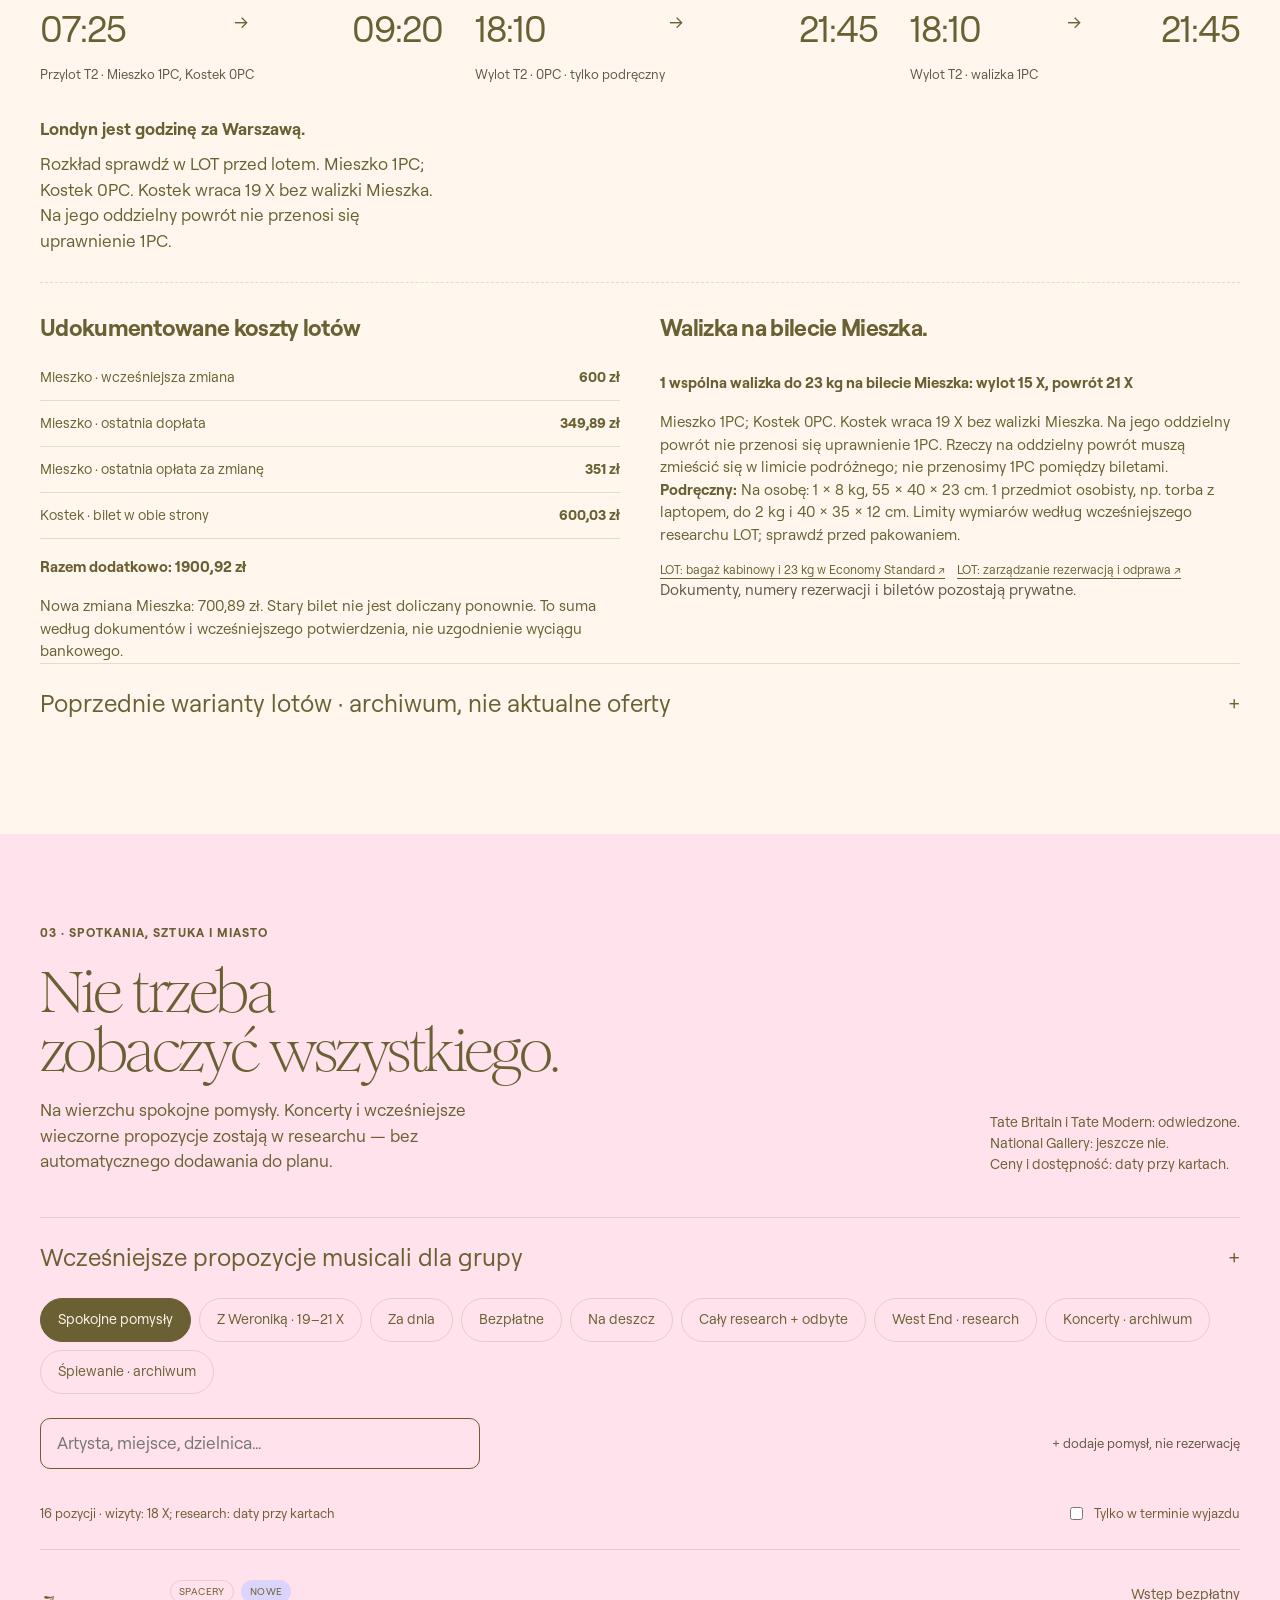
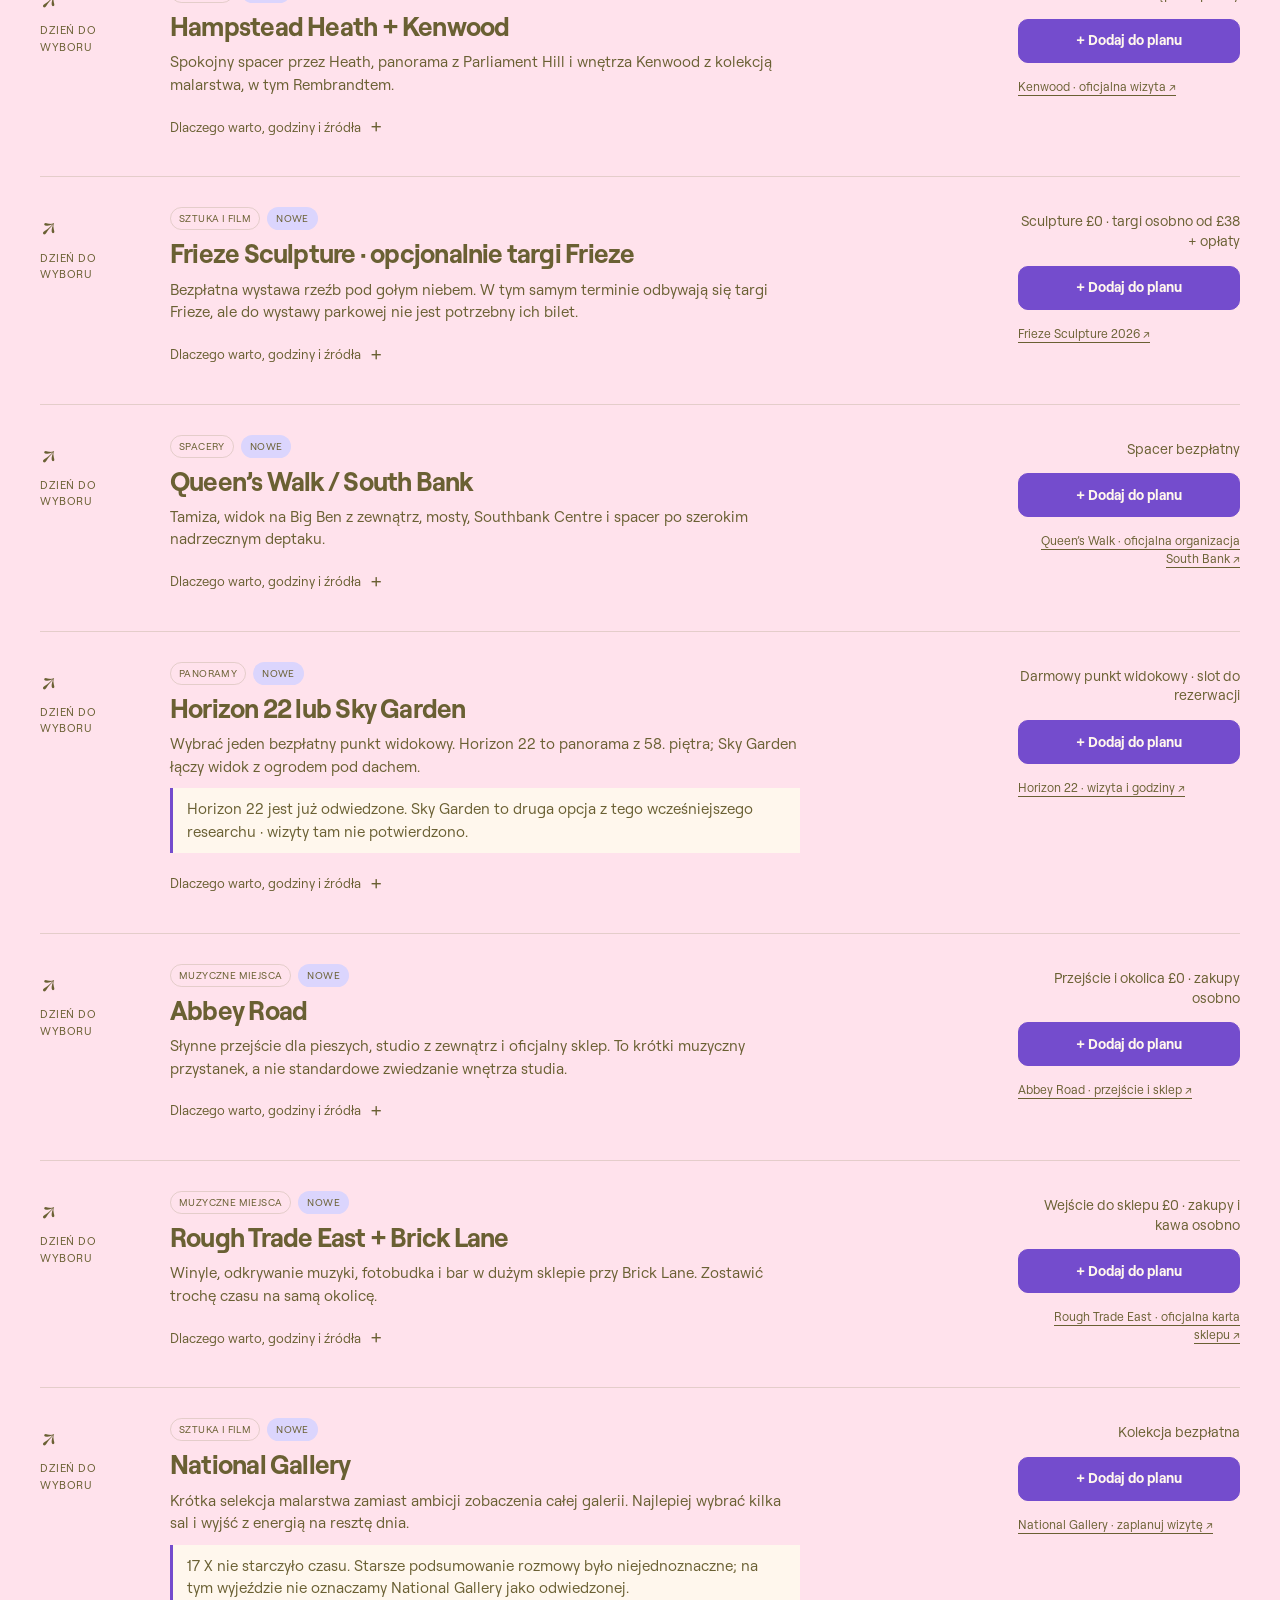
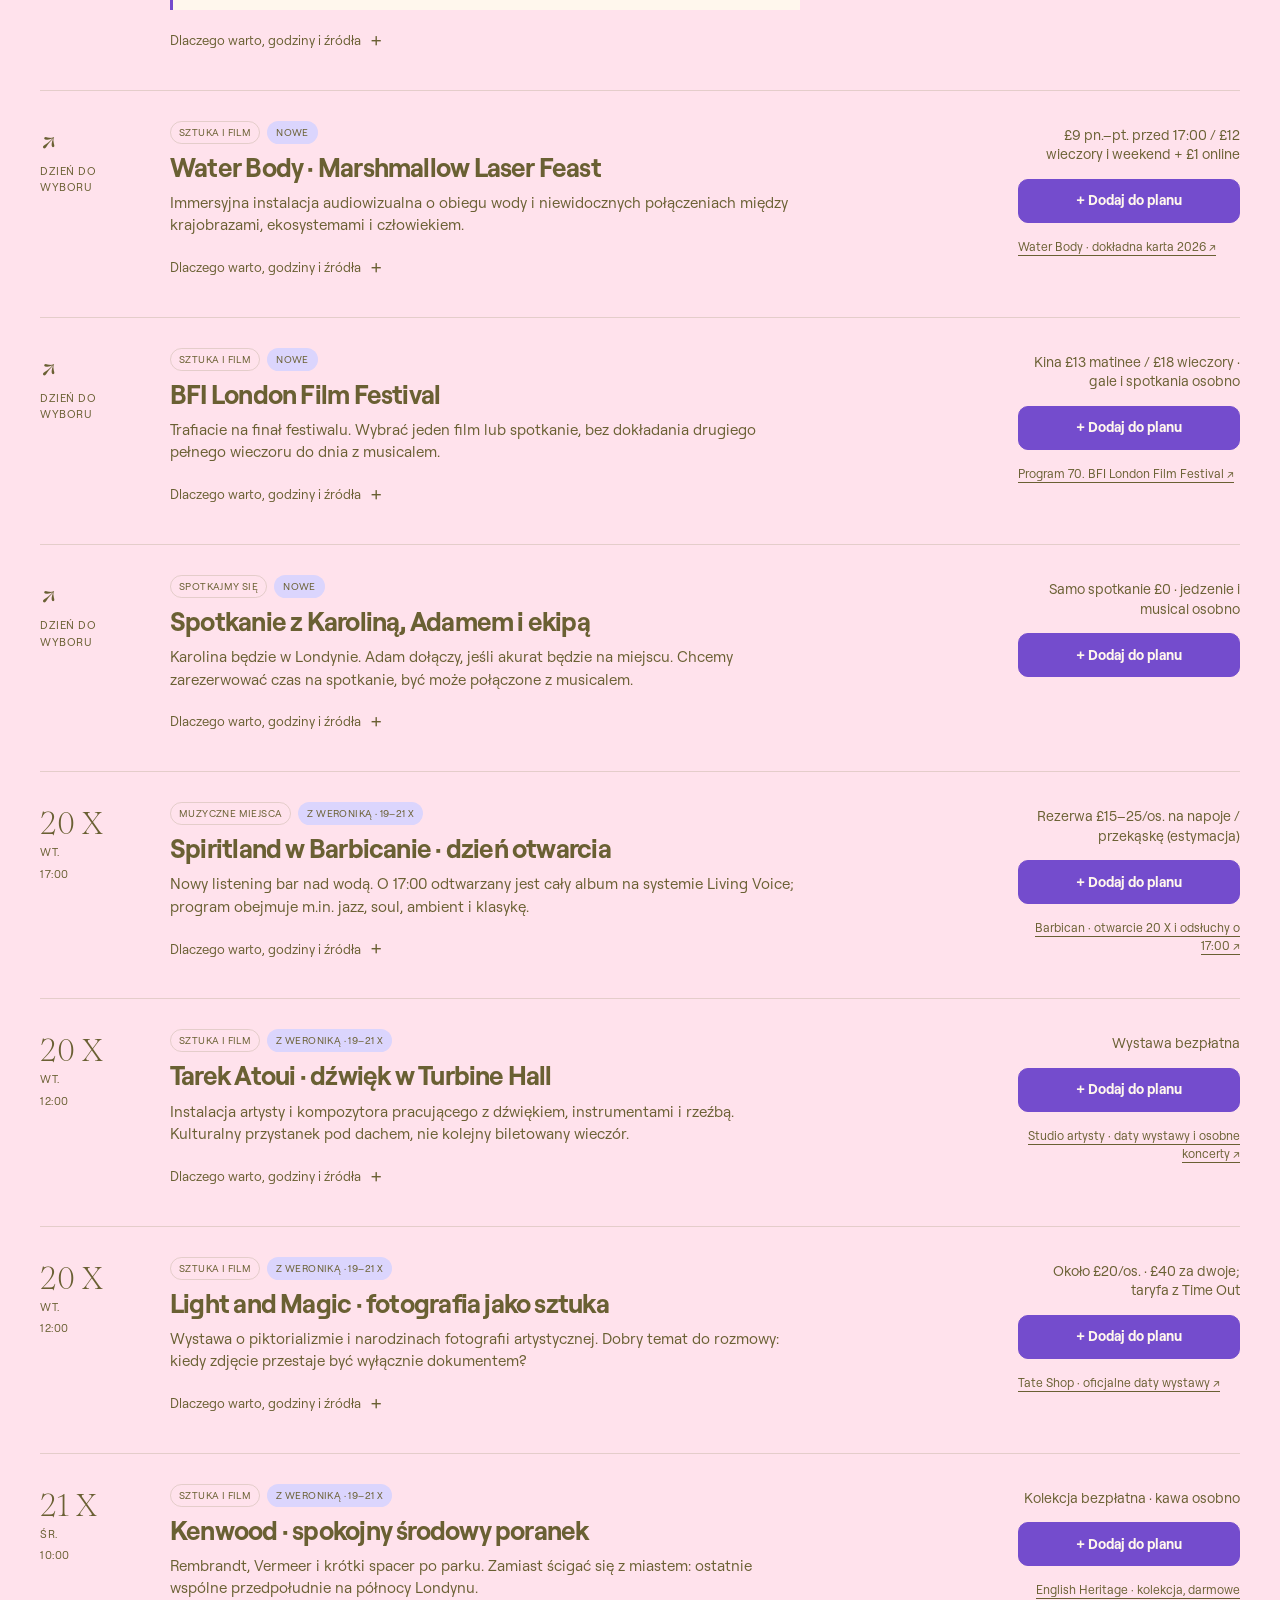
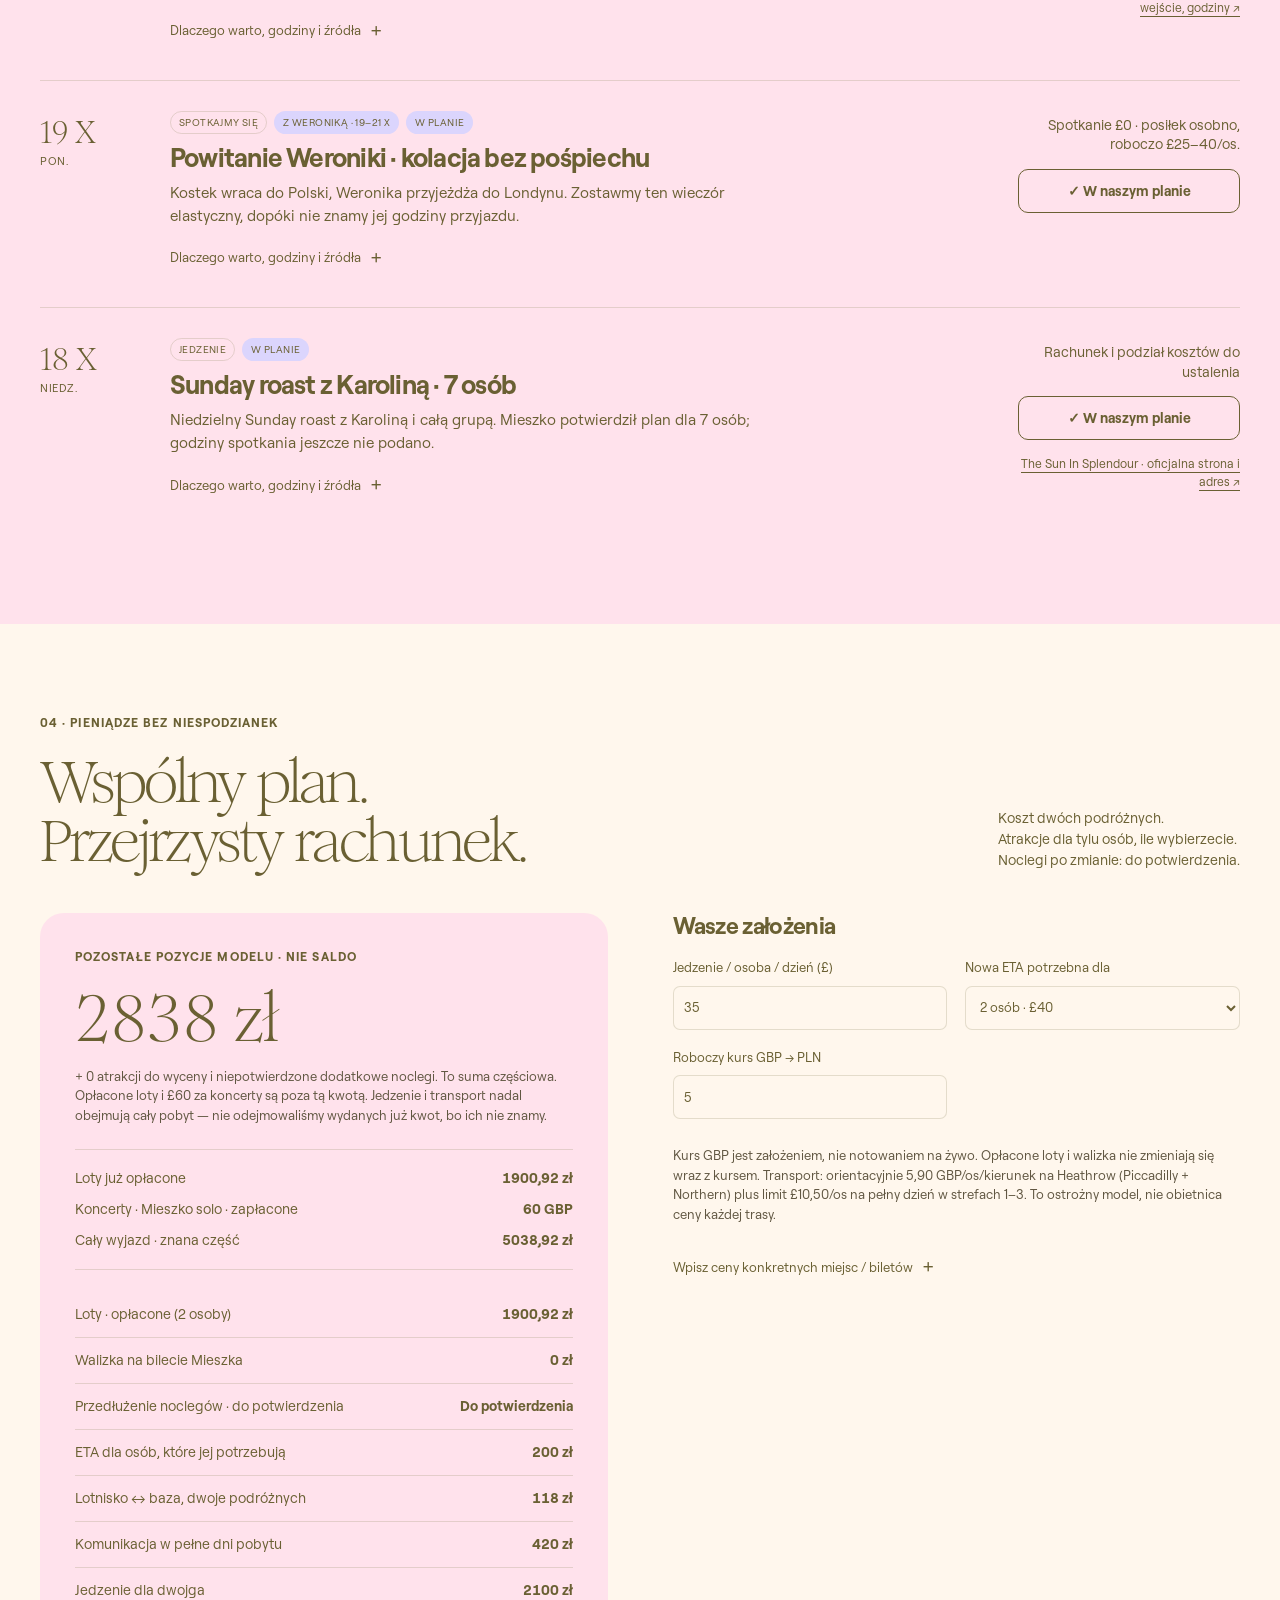
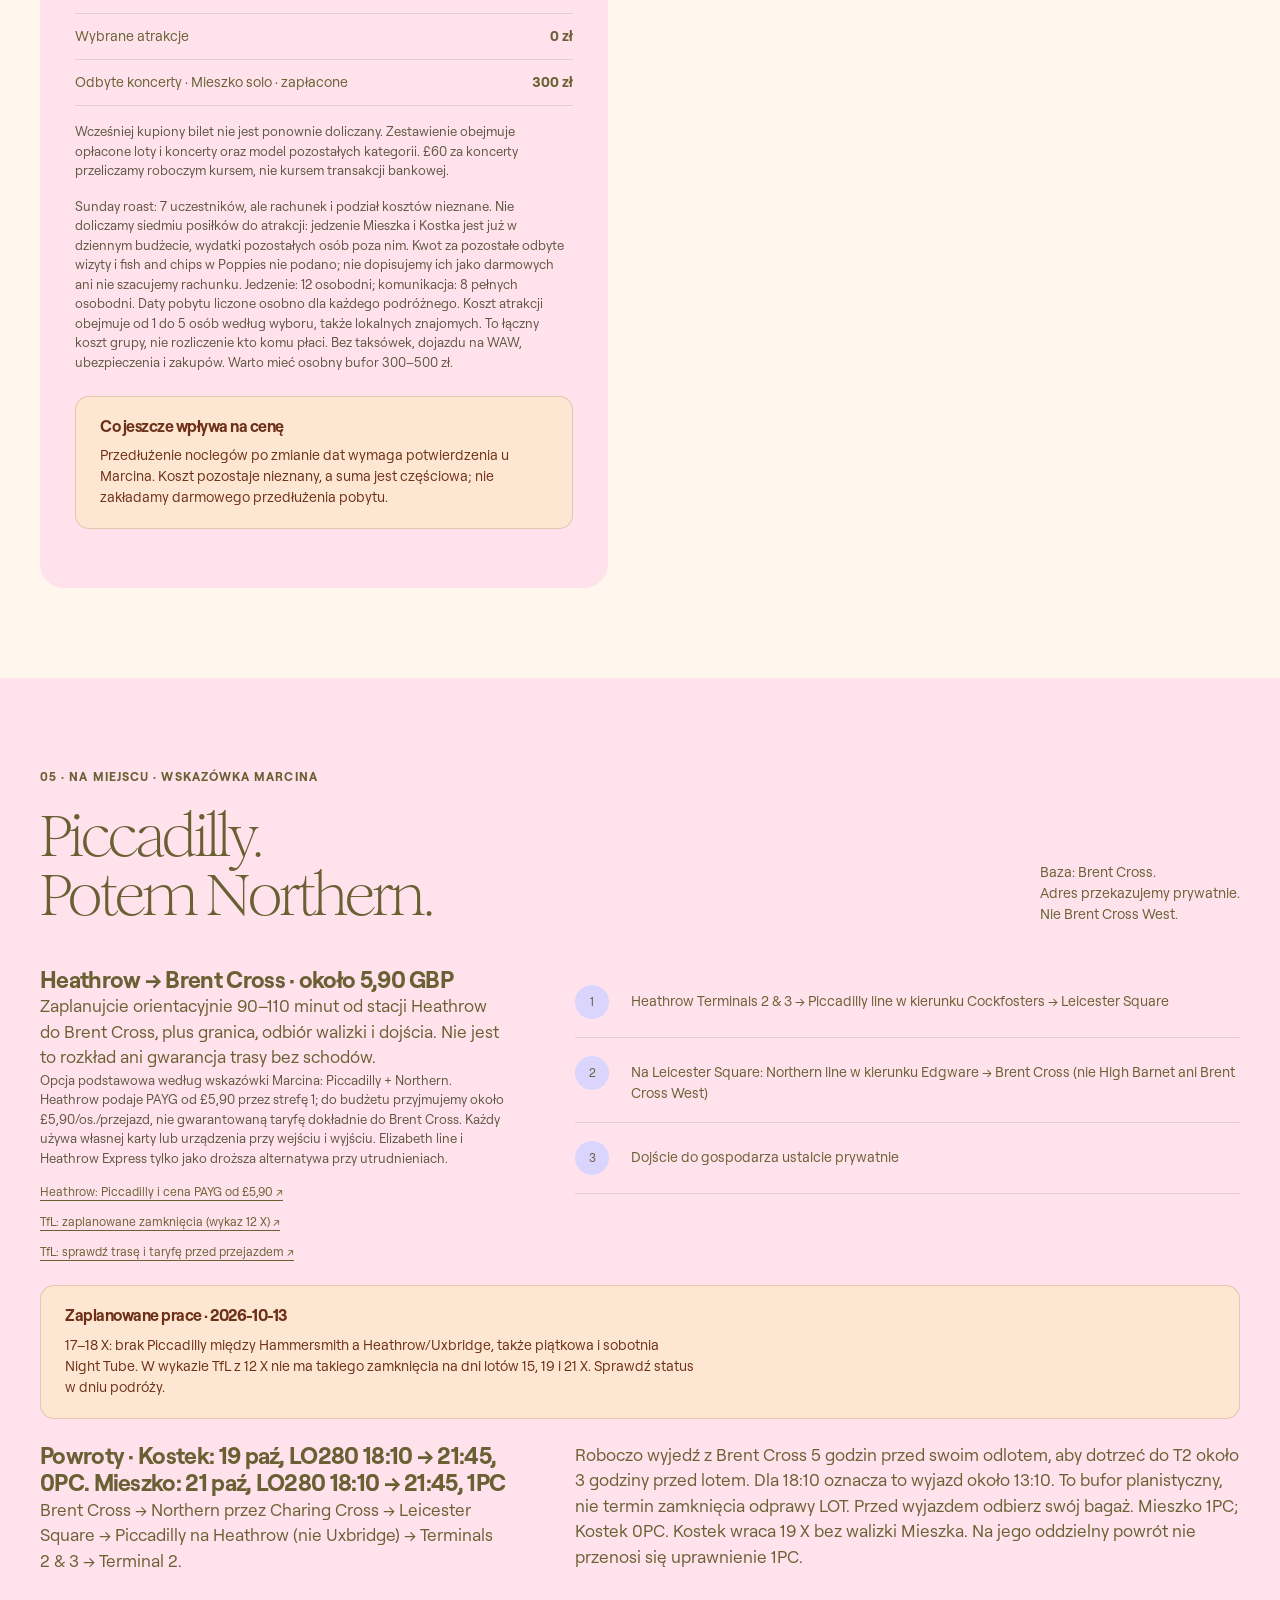
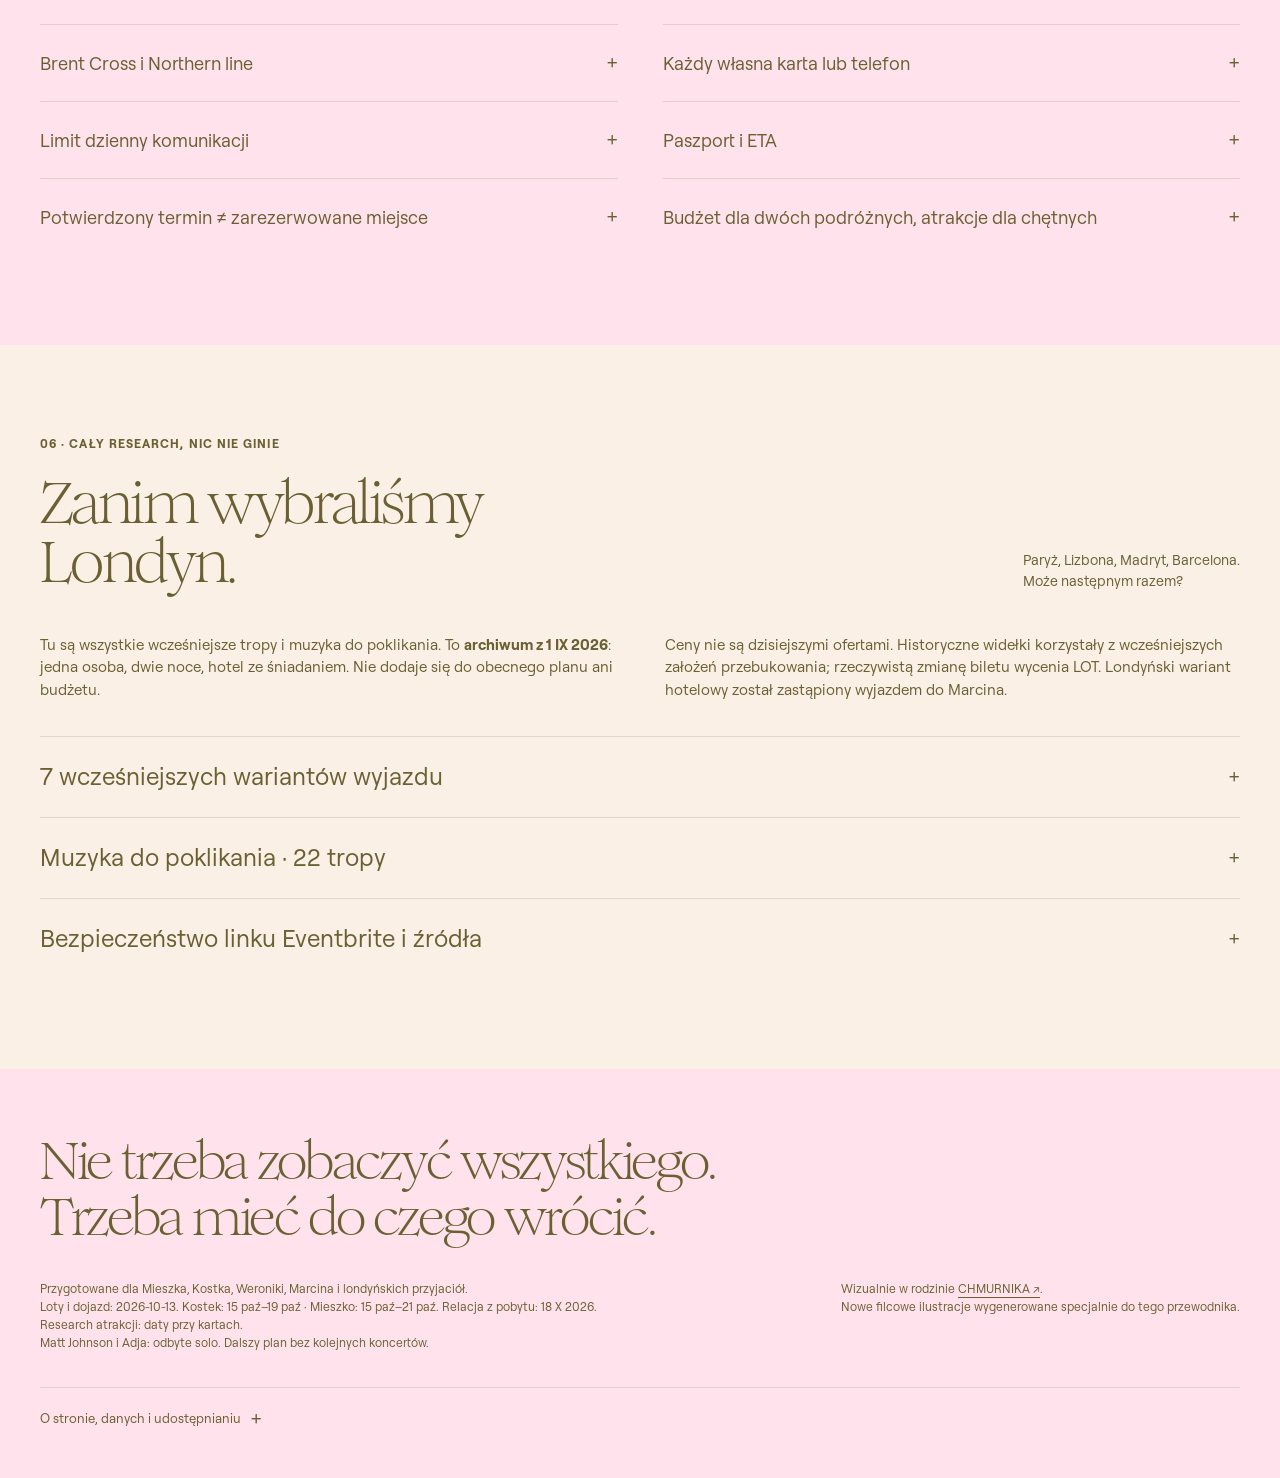
==== commit 8e2bb4a5: "feat(art): illustrate the real Portobello pub" ====
--- a/index.html
+++ b/index.html
@@ -10,7 +10,7 @@
 <link rel="icon" href="assets/favicon.svg" type="image/svg+xml">
 <link rel="preload" href="assets/Romie-Regular.woff2" as="font" type="font/woff2" crossorigin>
 <link rel="preload" href="assets/Roobert-Regular.woff2" as="font" type="font/woff2" crossorigin>
-<link rel="stylesheet" href="style.css?v=20261018b">
+<link rel="stylesheet" href="style.css?v=20261018c">
 </head>
 <body>
 <a href="#main" class="skip">Przejdź do treści</a>
@@ -23,6 +23,6 @@
 <footer class="footer wrap"><p class="footer-title">Nie trzeba zobaczyć wszystkiego.<br>Trzeba mieć do czego wrócić.</p><div class="footer-bottom"><p>Przygotowane dla Mieszka, Kostka, Weroniki, Marcina i londyńskich przyjaciół.<br><span data-flight-freshness>Loty i dojazd sprawdzone: 13 X 2026. Mieszko wraca 21 X, Kostek 19 X.</span> Relacja z pobytu: 18 X 2026. Research atrakcji: daty przy kartach.<br>Matt Johnson i Adja: odbyte solo. Dalszy plan bez kolejnych koncertów.</p><p>Wizualnie w rodzinie <a href="https://chmurnik.cloud" target="_blank" rel="noopener noreferrer">CHMURNIKA ↗</a>.<br>Nowe filcowe ilustracje wygenerowane specjalnie do tego przewodnika.</p></div><details><summary>O stronie, danych i udostępnianiu</summary><p>Publiczna strona GitHub Pages, bez logowania, reklam i analityki. Nie zawiera adresu gospodarza ani numerów rezerwacji i biletów. Wybory zapisują się lokalnie. Udostępniony link jest kopią wyborów i wpisanych kwot, nie wspólnym dokumentem aktualizowanym na żywo. Nie wpisuj danych osobowych. Nie traktuj planu jako rezerwacji ani aktualnej oferty sprzedaży.</p><p>Fonty i kierunek wizualny pochodzą z własnego projektu CHMURNIK. Ilustracje są stylizacją, nie mapą ani dokumentacją miejsc.</p></details></footer>
 <div id="toast" class="toast" role="status" aria-live="polite"></div>
 <dialog id="share-dialog"><form method="dialog"><button class="dialog-close" aria-label="Zamknij">×</button></form><h2>Ten sam pomysł,<br>cała ekipa.</h2><p>Wyślij ten link Weronice, Kostkowi, Marcinowi i reszcie ekipy. Otworzą kopię Twoich wyborów i kwot. Późniejsze zmiany nie synchronizują się automatycznie.</p><label for="share-url">Link do tej wersji planu</label><textarea id="share-url" rows="3" readonly></textarea><button class="button" data-action="copy-share">Kopiuj link</button><p class="muted">Strona jest publiczna. W linku nie ma adresów ani danych dokumentów.</p></dialog>
-<script type="module" src="app.mjs?v=20261018b"></script>
+<script type="module" src="app.mjs?v=20261018c"></script>
 <noscript><p class="wrap">Włącz JavaScript, aby korzystać z planera. Pełne dane można przeczytać w <a href="data/events.json">pliku wydarzeń</a> w <a href="data/places.json">pliku atrakcji</a> , <a href="data/culture-extension.json">propozycjach z Weroniką</a> oraz <a href="data/trip-updates.json">aktualnym notesie z wyjazdu</a>.</p></noscript>
 </body></html>
--- a/style.css
+++ b/style.css
@@ -56,3 +56,9 @@
 .journal-solo-heading{margin:36px 0 20px}.journal-solo-heading .eyebrow{margin-bottom:12px}.journal-solo-heading h3{font:400 34px/1.1 Romie,Georgia,serif}.journal-concerts{grid-template-columns:repeat(2,minmax(0,1fr))}
 @media(max-width:720px){.journal-days,.journal-concerts{grid-template-columns:1fr}.journal-day{padding:23px}.journal-day h3{font-size:28px}}
 @media print{.journal-days{grid-template-columns:repeat(2,1fr)}.journal-day{padding:14px;break-inside:avoid}.journal-day h3{font-size:22px}.journal-day li{padding:8px 0}}
+
+/* Preserve the full pub frontage and street scene at every viewport width. */
+.roast-card .roast-art{min-width:0;display:flex;flex-direction:column;justify-content:center;background:var(--pink)}
+.roast-card .roast-art a{display:block}.roast-card .roast-art img{display:block;width:100%;height:auto;aspect-ratio:3/2;object-fit:contain}
+.roast-card .roast-art figcaption{padding:10px 16px;font-size:11px;line-height:1.45;color:var(--muted)}
+@media print{.roast-card .roast-art{display:none}}
